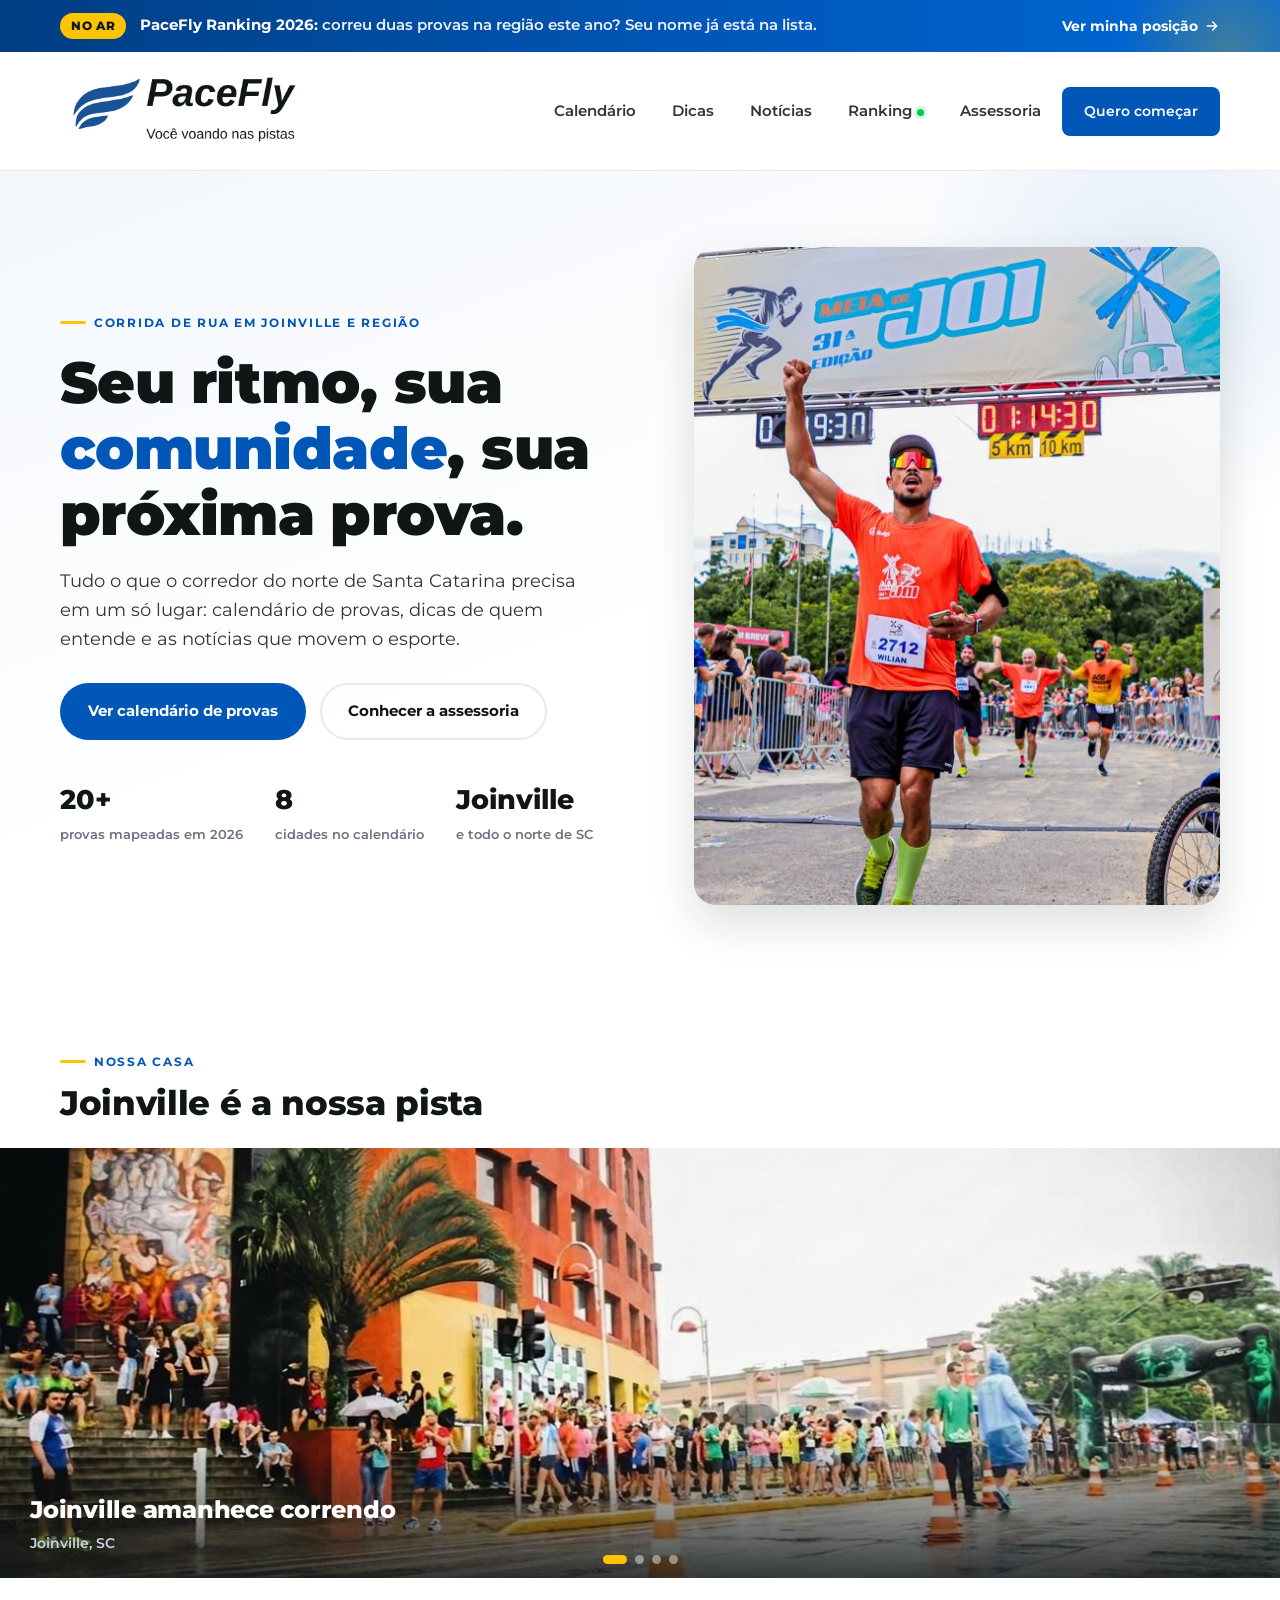
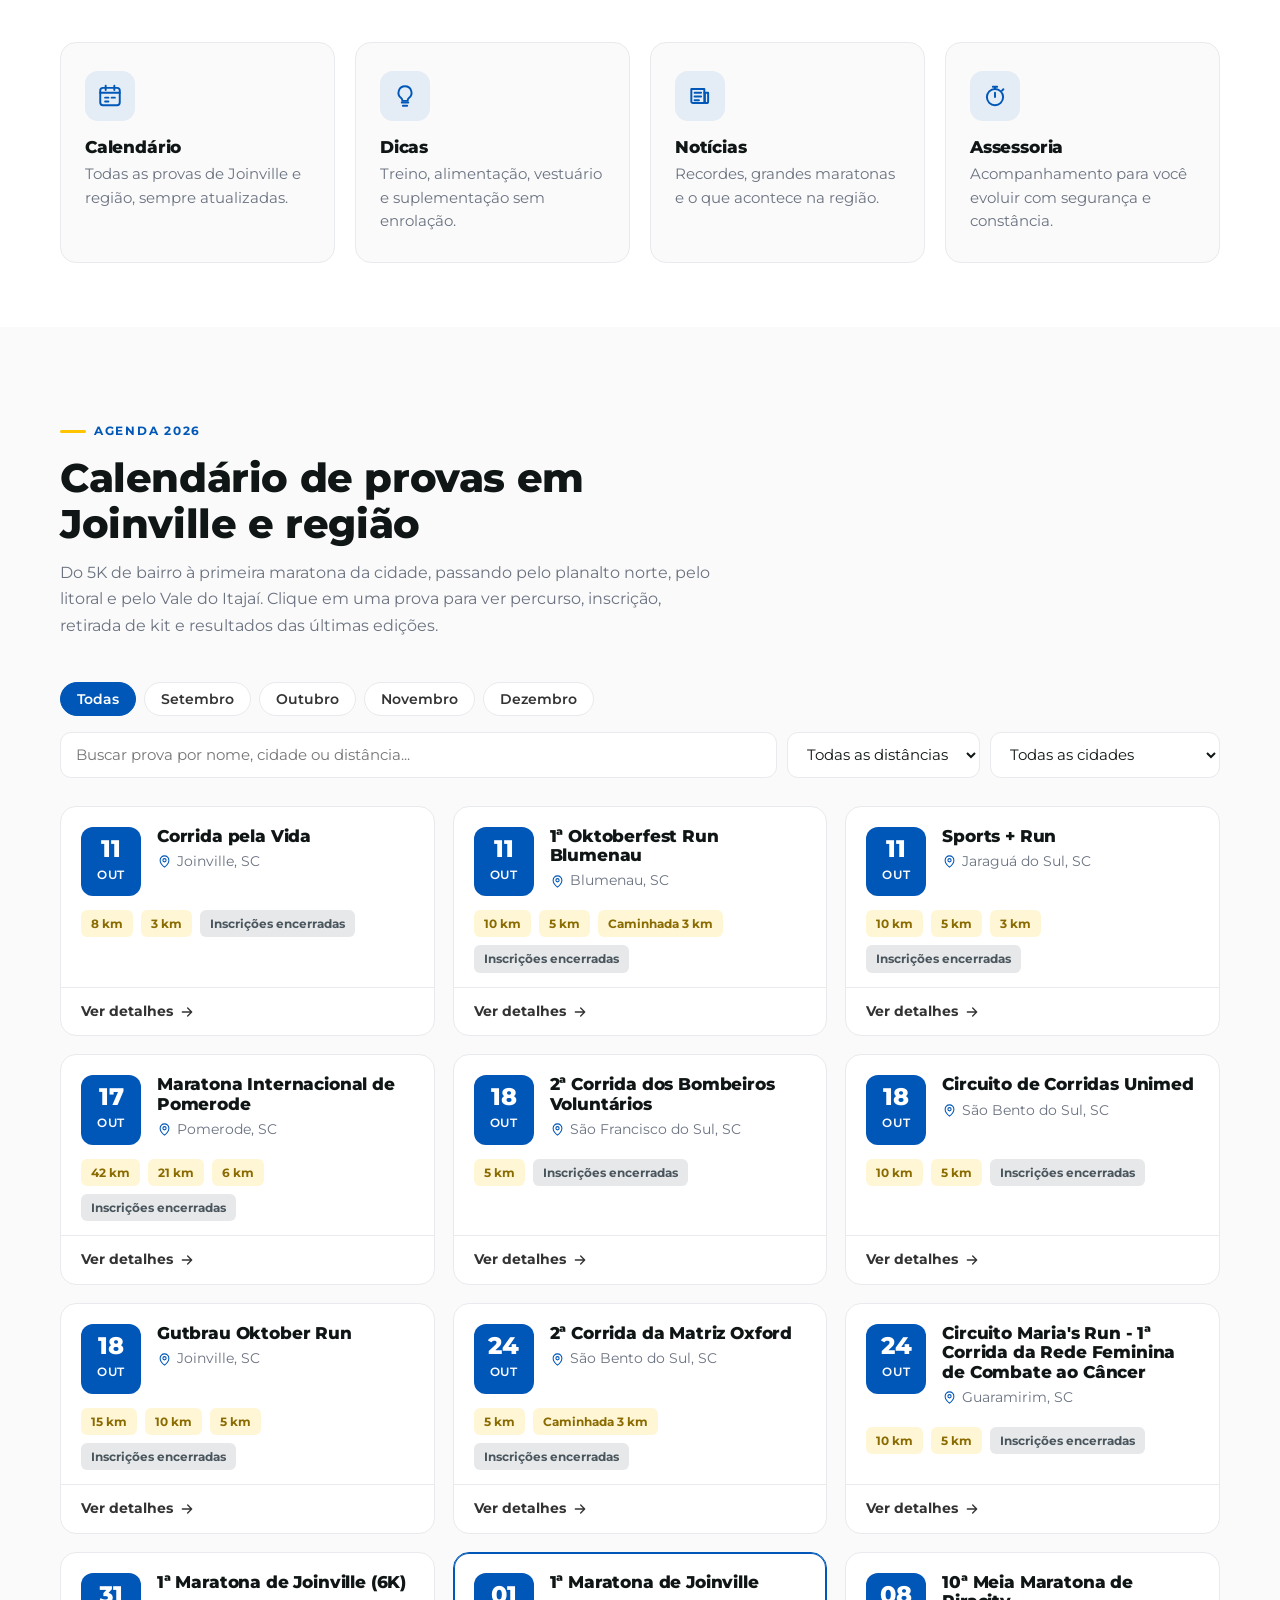
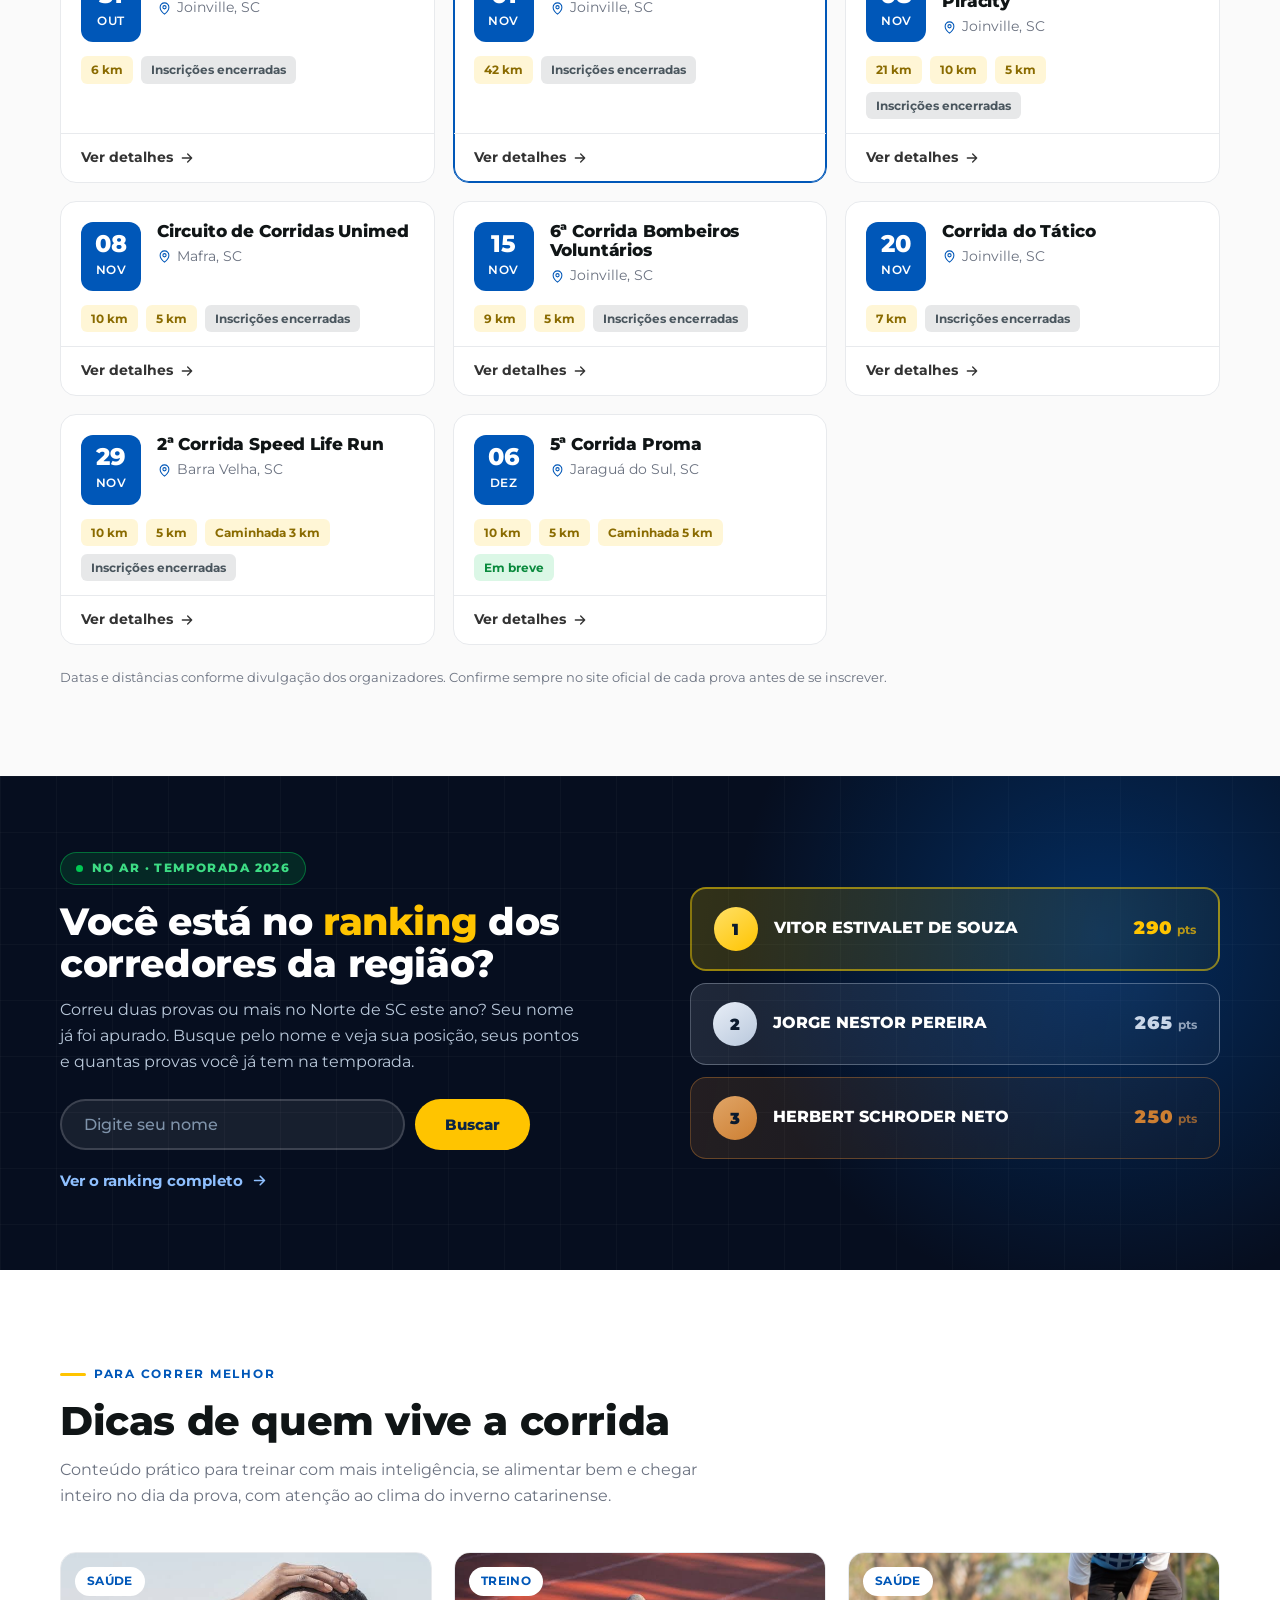
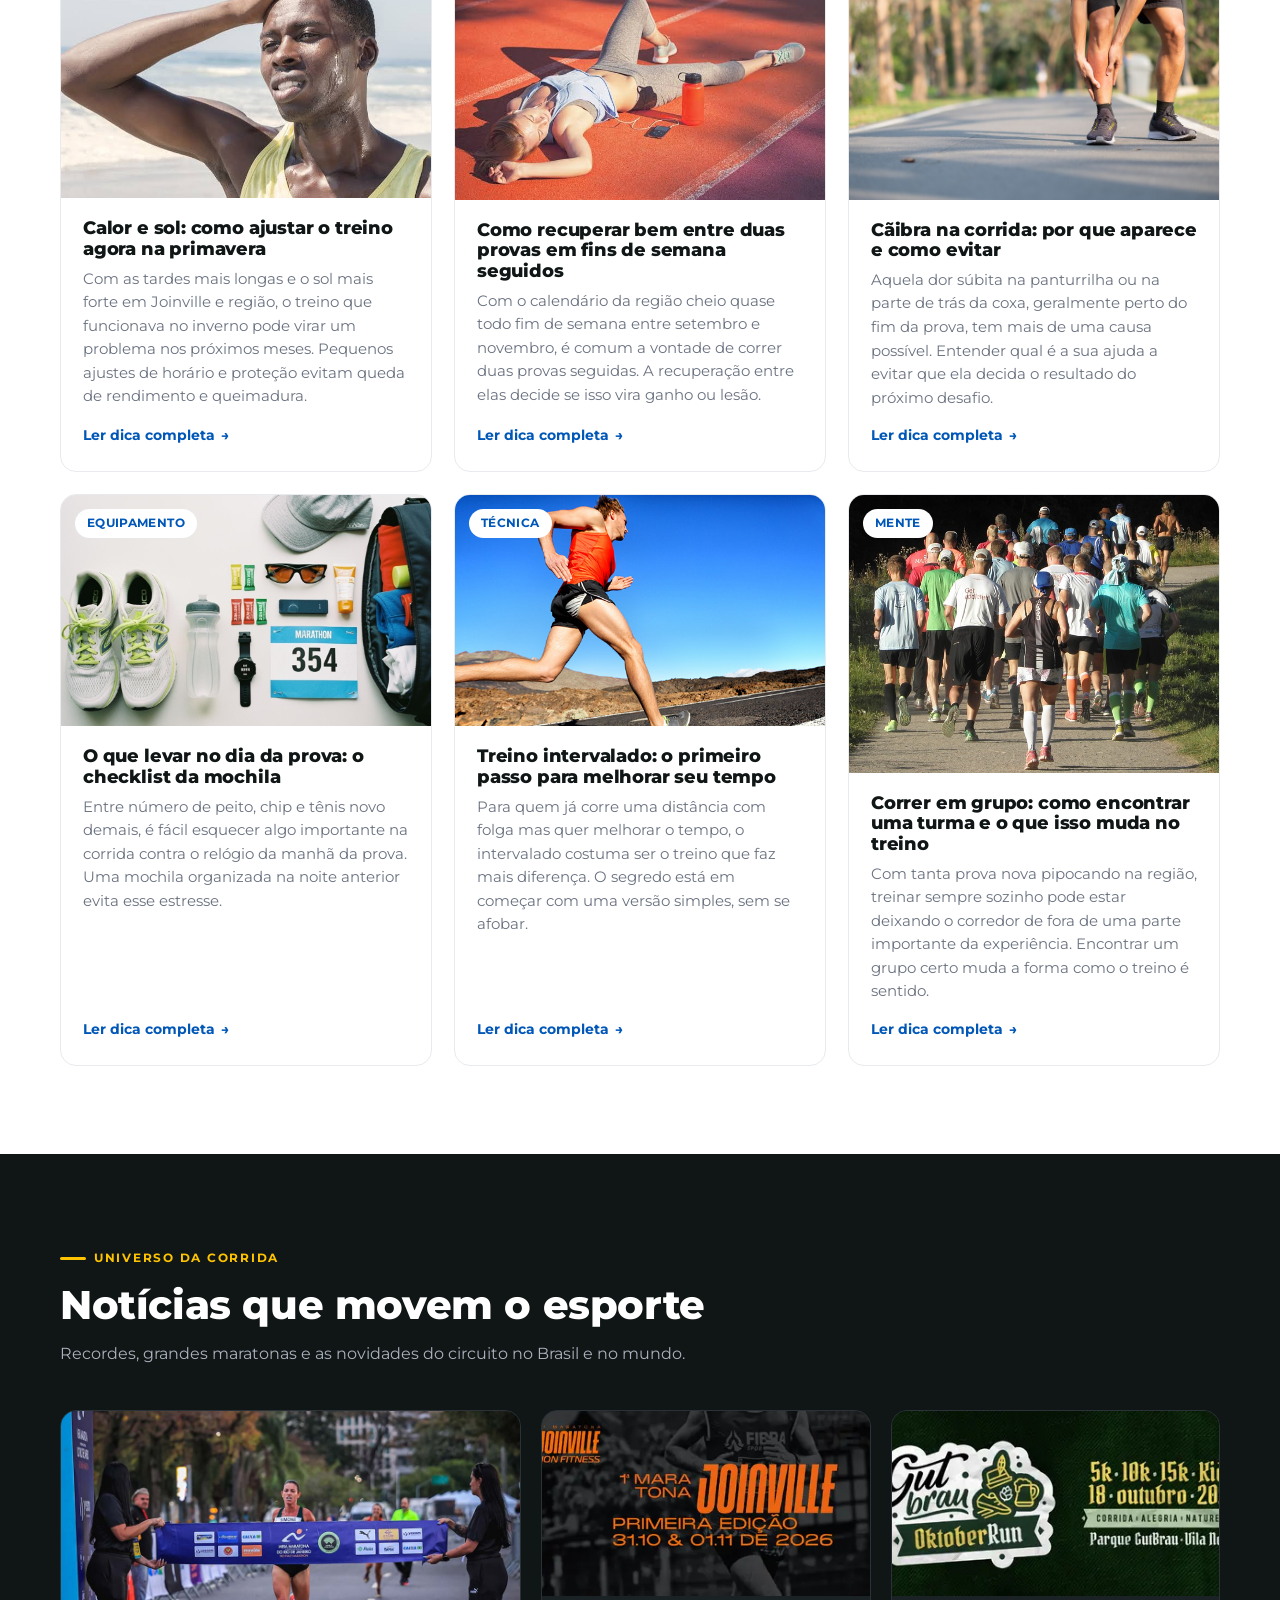
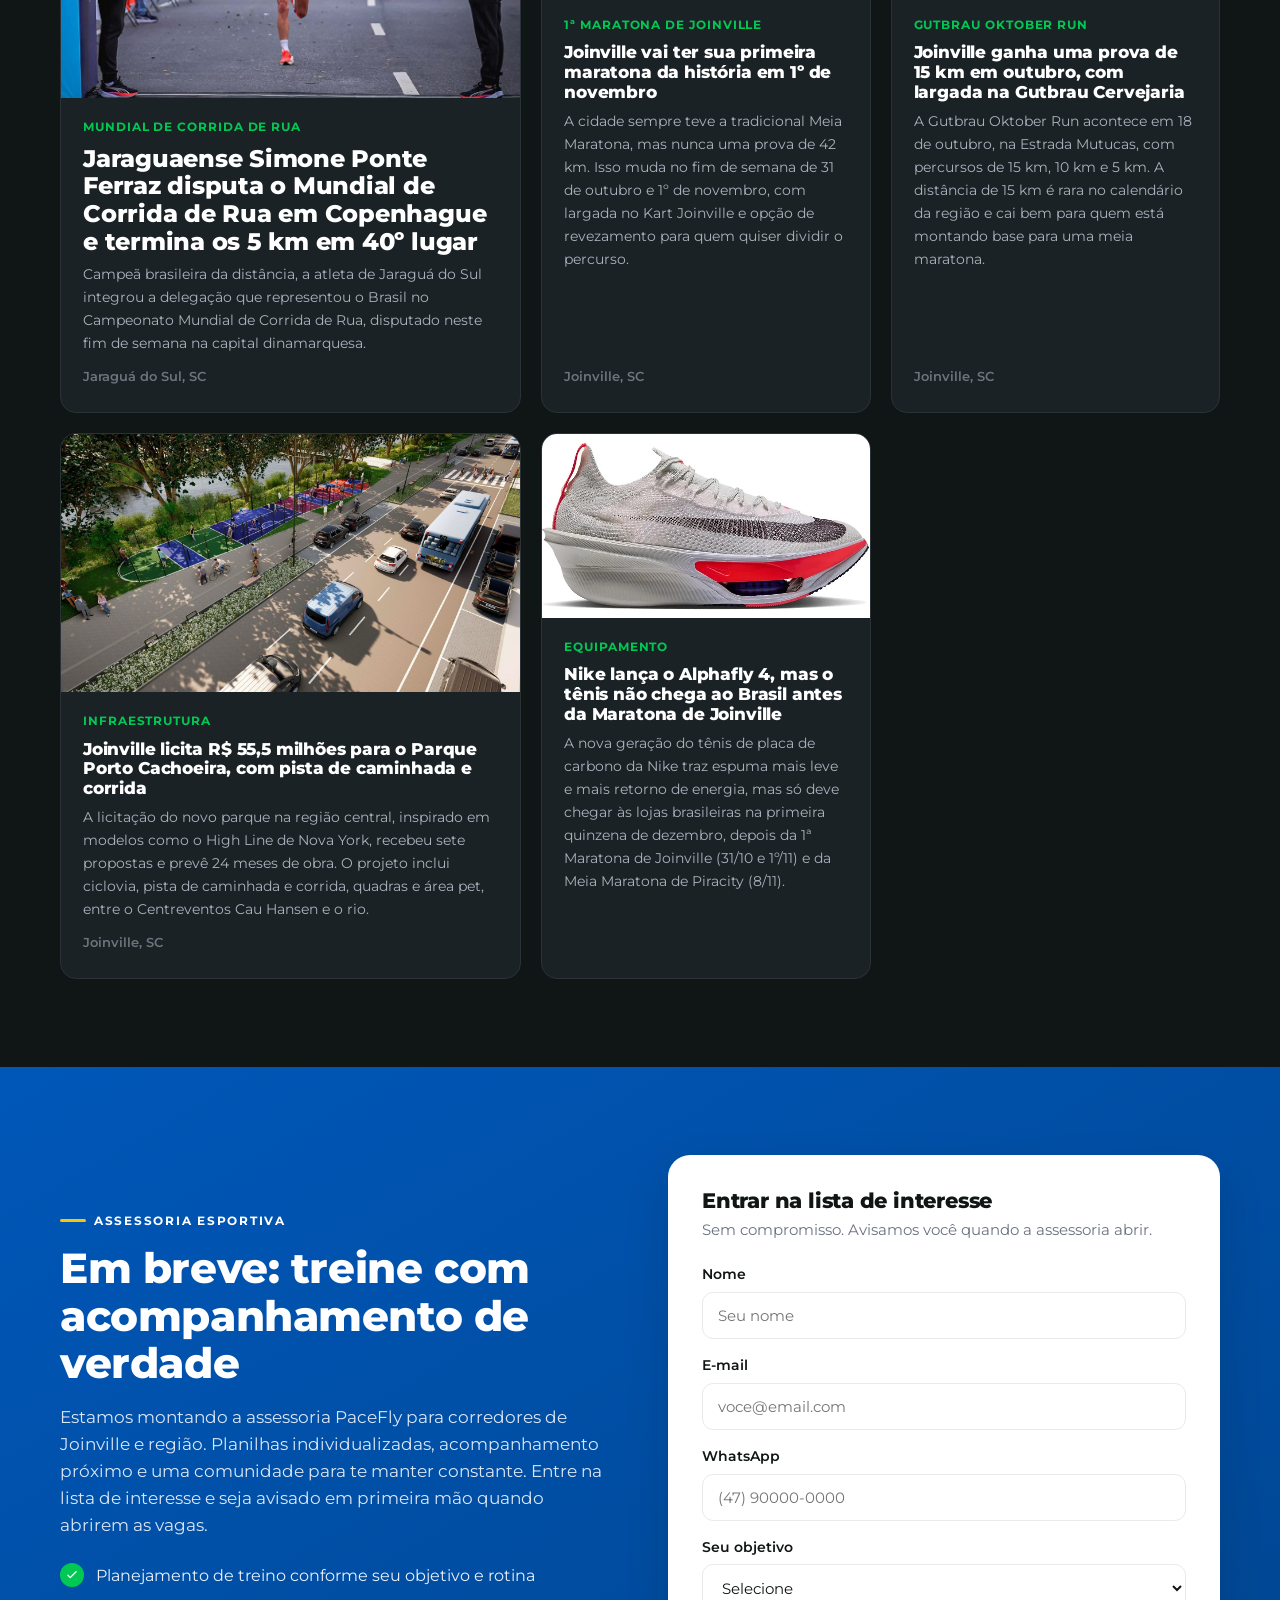
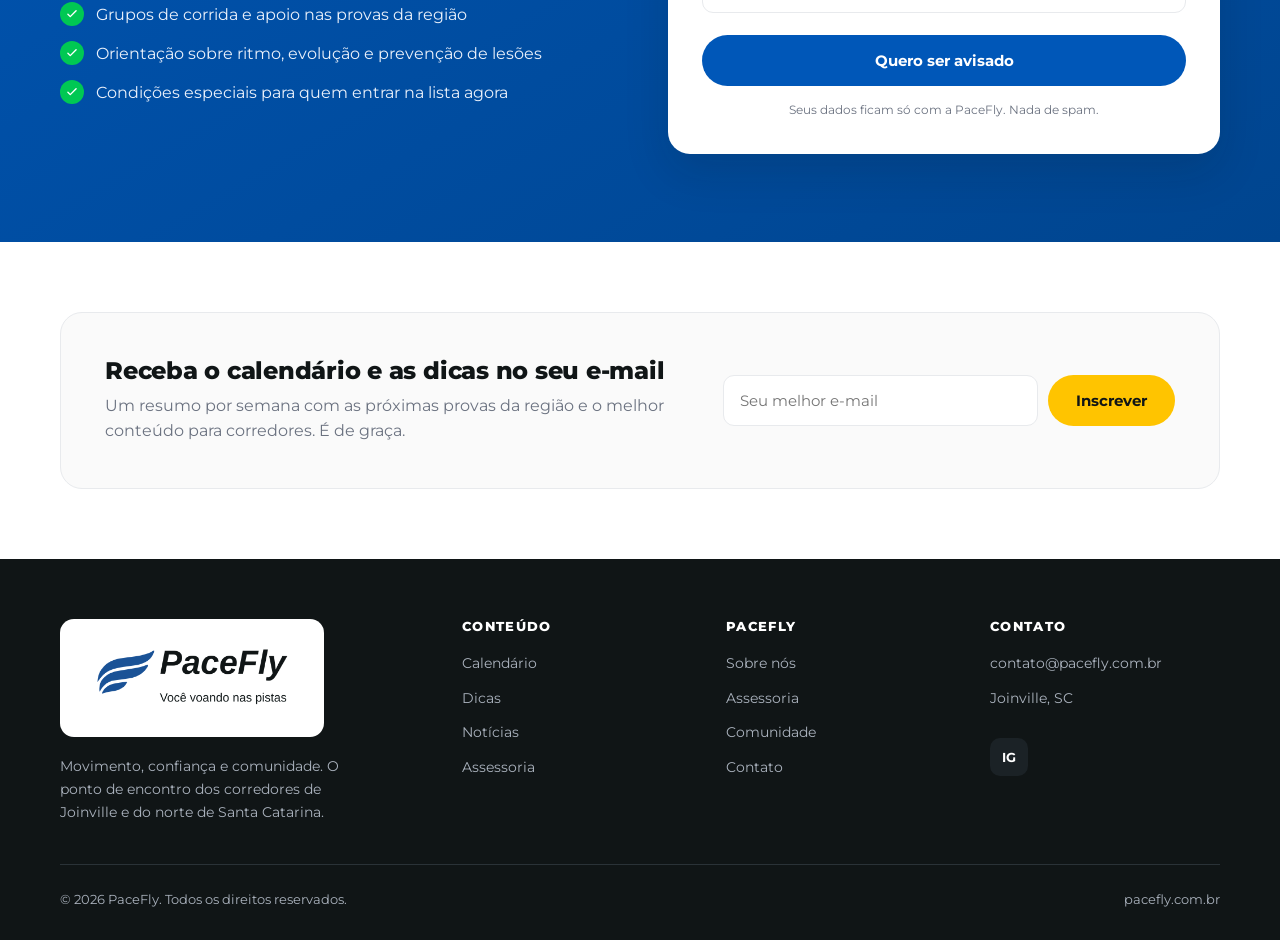
==== index.html @ ca61cc67 "Atualizacao 2026-09-27 19" ====
<!DOCTYPE html>
<html lang="pt-BR">
<head>
<meta charset="UTF-8">
<meta name="viewport" content="width=device-width, initial-scale=1.0">
<title>PaceFly | Corrida de rua em Joinville e região</title>
<meta name="description" content="Calendário de provas, dicas, notícias e assessoria esportiva para corredores de Joinville e do norte de Santa Catarina.">
<link rel="preconnect" href="https://fonts.googleapis.com">
<link rel="preconnect" href="https://fonts.gstatic.com" crossorigin>
<link href="https://fonts.googleapis.com/css2?family=Montserrat:wght@400;500;600;700;800;900&display=swap" rel="stylesheet">
<link rel="stylesheet" href="assets/styles.css">
<link rel="stylesheet" href="assets/rankings.css">

<!-- FAVICON -->
<link rel="icon" type="image/x-icon" href="/favicon.ico">
<link rel="icon" type="image/png" sizes="32x32" href="/favicon-32x32.png">
<link rel="icon" type="image/png" sizes="48x48" href="/favicon-48x48.png"> <!-- Adicione esta linha -->
<link rel="icon" type="image/png" sizes="192x192" href="/favicon-192x192.png">
<link rel="apple-touch-icon" sizes="180x180" href="/apple-touch-icon.png">
<!-- ============================================================
     GOOGLE ANALYTICS
     A tag do GA é injetada pelo Netlify em todas as páginas, então
     NÃO deve ser repetida aqui. O bloco que existia neste ponto
     carregava a propriedade de exemplo G-XXXXXXXXXX, que não existe:
     baixava o script do Google em toda visita sem medir nada.
     Removido em 26/08/2026.
     Para conferir ou trocar o ID: painel do Netlify, no site
     pacefly, em Site configuration e depois Snippet injection.
     ============================================================ -->
</head>
<body>

<!-- BANNER RANKING (no ar desde 30/08/2026)
     O banner leva direto para a página do ranking. O bloqueio que
     existia em site\_redirects foi removido no lançamento. -->
<a class="promo-banner" href="rankings.html">
  <div class="wrap promo-inner">
    <span class="promo-badge">No ar</span>
    <span class="promo-text"><strong>PaceFly Ranking 2026:</strong> correu duas provas na região este ano? Seu nome já está na lista.</span>
    <span class="promo-cta">Ver minha posição <svg viewBox="0 0 24 24" fill="none" stroke="currentColor" stroke-width="2.2" stroke-linecap="round" stroke-linejoin="round"><path d="M5 12h14M13 6l6 6-6 6"/></svg></span>
  </div>
</a>

<!-- HEADER -->
<header>
  <div class="wrap nav">
    <a href="index.html#top" class="brand"><img src="assets/PaceFly_Logo_Oficial.png" alt="PaceFly - Você voando nas pistas"></a>
    <nav class="menu" id="menu">
      <a href="#calendario">Calendário</a>
      <a href="#dicas">Dicas</a>
      <a href="#noticias">Notícias</a>
      <a href="rankings.html" class="nav-rk">Ranking<span class="nav-rk-dot"></span></a>
      <a href="#assessoria">Assessoria</a>
      <a href="#assessoria" class="btn btn-azul">Quero começar</a>
    </nav>
    <button class="burger" id="burger" aria-label="Menu"><span></span><span></span><span></span></button>
  </div>
</header>

<!-- HERO -->
<section class="hero" id="top">
  <div class="wrap hero-grid">
    <div>
      <span class="eyebrow">Corrida de rua em Joinville e região</span>
      <h1>Seu ritmo, sua <span>comunidade</span>, sua próxima prova.</h1>
      <p class="lead">Tudo o que o corredor do norte de Santa Catarina precisa em um só lugar: calendário de provas, dicas de quem entende e as notícias que movem o esporte.</p>
      <div class="hero-cta">
        <a href="#calendario" class="btn btn-azul">Ver calendário de provas</a>
        <a href="#assessoria" class="btn btn-ghost">Conhecer a assessoria</a>
      </div>
      <div class="hero-stats">
        <div><b>20+</b><small>provas mapeadas em 2026</small></div>
        <div><b>8</b><small>cidades no calendário</small></div>
        <div><b>Joinville</b><small>e todo o norte de SC</small></div>
      </div>
    </div>
    <div class="hero-visual">
      <img src="imagens/hero/imagem.JPG" onerror="if(!this.dataset.t){this.dataset.t=1;this.src='imagens/hero/imagem.jpg'}else{this.onerror=null;this.src='https://images.pexels.com/photos/18408962/pexels-photo-18408962.jpeg?auto=compress&cs=tinysrgb&w=1000'}" alt="Corredor cruzando a linha de chegada da Meia de JOI" style="object-position:center">
    </div>
  </div>
</section>

<!-- VITRINE DA CIDADE -->
<section class="cidade-sec" id="cidade">
  <div class="wrap">
    <div class="cidade-head">
      <span class="eyebrow">Nossa casa</span>
      <h2>Joinville é a nossa pista</h2>
    </div>
  </div>
  <div class="cidade-banner" id="cidadeBanner">
    <div class="cidade-slides" id="cidadeSlides"></div>
    <button class="cidade-nav prev" id="cidadePrev" aria-label="Foto anterior"><svg viewBox="0 0 24 24" fill="none" stroke="currentColor" stroke-width="2.2" stroke-linecap="round" stroke-linejoin="round"><path d="M15 6l-6 6 6 6"/></svg></button>
    <button class="cidade-nav next" id="cidadeNext" aria-label="Próxima foto"><svg viewBox="0 0 24 24" fill="none" stroke="currentColor" stroke-width="2.2" stroke-linecap="round" stroke-linejoin="round"><path d="M9 6l6 6-6 6"/></svg></button>
    <div class="cidade-dots" id="cidadeDots"></div>
  </div>
</section>

<!-- PILARES -->
<section class="pilares-sec">
  <div class="wrap">
    <div class="pilares">
      <div class="pilar">
        <span class="ic">
          <svg viewBox="0 0 24 24" fill="none" stroke="currentColor" stroke-width="1.8" stroke-linecap="round" stroke-linejoin="round"><rect x="3" y="4.5" width="18" height="16" rx="2.5"/><path d="M3 9h18M8 2.5v4M16 2.5v4"/><path d="M7.5 13.5h3M13.5 13.5h3M7.5 17h3"/></svg>
        </span>
        <h3>Calendário</h3>
        <p>Todas as provas de Joinville e região, sempre atualizadas.</p>
      </div>
      <div class="pilar">
        <span class="ic">
          <svg viewBox="0 0 24 24" fill="none" stroke="currentColor" stroke-width="1.8" stroke-linecap="round" stroke-linejoin="round"><path d="M9 18h6M10 21h4"/><path d="M12 3a6 6 0 0 0-3.6 10.8c.6.45 1 1.15 1.1 1.9l.1.8h4.8l.1-.8c.1-.75.5-1.45 1.1-1.9A6 6 0 0 0 12 3Z"/></svg>
        </span>
        <h3>Dicas</h3>
        <p>Treino, alimentação, vestuário e suplementação sem enrolação.</p>
      </div>
      <div class="pilar">
        <span class="ic">
          <svg viewBox="0 0 24 24" fill="none" stroke="currentColor" stroke-width="1.8" stroke-linecap="round" stroke-linejoin="round"><path d="M4 5.5h12v13H5.5A1.5 1.5 0 0 1 4 17V5.5Z"/><path d="M16 9h3.5v8a1.5 1.5 0 0 1-3 0V9Z"/><path d="M7 9h6M7 12.5h6M7 16h4"/></svg>
        </span>
        <h3>Notícias</h3>
        <p>Recordes, grandes maratonas e o que acontece na região.</p>
      </div>
      <div class="pilar">
        <span class="ic">
          <svg viewBox="0 0 24 24" fill="none" stroke="currentColor" stroke-width="1.8" stroke-linecap="round" stroke-linejoin="round"><circle cx="12" cy="13" r="7.5"/><path d="M12 13V9M12 3.5v2M10 3.5h4M18.5 7l1.2-1.2"/></svg>
        </span>
        <h3>Assessoria</h3>
        <p>Acompanhamento para você evoluir com segurança e constância.</p>
      </div>
    </div>
  </div>
</section>

<!-- CALENDARIO -->
<section id="calendario">
  <div class="wrap">
    <div class="sec-head">
      <span class="eyebrow">Agenda 2026</span>
      <h2>Calendário de provas em Joinville e região</h2>
      <p>Do 5K de bairro à primeira maratona da cidade, passando pelo planalto norte, pelo litoral e pelo Vale do Itajaí. Clique em uma prova para ver percurso, inscrição, retirada de kit e resultados das últimas edições.</p>
    </div>

    <div class="cal-filtros" id="calFiltros">
      <button class="chip on" data-mes="todos">Todas</button>
      <button class="chip" data-mes="09">Setembro</button>
      <button class="chip" data-mes="10">Outubro</button>
      <button class="chip" data-mes="11">Novembro</button>
      <button class="chip" data-mes="12">Dezembro</button>
    </div>

    <div class="cal-busca">
      <input type="search" id="calBusca" placeholder="Buscar prova por nome, cidade ou distância...">
      <select id="calDist" aria-label="Filtrar por distância"></select>
      <select id="calCidade" aria-label="Filtrar por cidade"></select>
    </div>

    <div class="cal-grid" id="calGrid"></div>
    <p class="cal-nota">Datas e distâncias conforme divulgação dos organizadores. Confirme sempre no site oficial de cada prova antes de se inscrever.</p>
  </div>
</section>

<!-- RANKING (bloco de chamada para a página completa) -->
<section id="ranking-home" class="rkh">
  <div class="rkh-mesh"></div>
  <div class="rkh-glow"></div>
  <div class="wrap rkh-inner">
    <div class="rkh-txt">
      <span class="rkh-live"><span class="dot"></span>No ar · Temporada 2026</span>
      <h2>Você está no <span>ranking</span> dos corredores da região?</h2>
      <p>Correu duas provas ou mais no Norte de SC este ano? Seu nome já foi apurado. Busque pelo nome e veja sua posição, seus pontos e quantas provas você já tem na temporada.</p>
      <form class="rkh-busca" action="rankings.html" method="get">
        <input type="text" name="q" placeholder="Digite seu nome" aria-label="Buscar seu nome no ranking">
        <button type="submit">Buscar</button>
      </form>
      <a href="rankings.html" class="rkh-link">Ver o ranking completo
        <svg viewBox="0 0 24 24" fill="none" stroke="currentColor" stroke-width="2.2" stroke-linecap="round" stroke-linejoin="round"><path d="M5 12h14M13 6l6 6-6 6"/></svg>
      </a>
    </div>
    <div class="rkh-podio" id="rkhPodio"></div>
  </div>
</section>
<script>
// Pódio do ranking na home. Lê o mesmo arquivo da página completa, então
// atualiza sozinho a cada nova apuração. Se falhar, o bloco some sem quebrar.
(function(){
  var alvo = document.getElementById('rkhPodio');
  if(!alvo) return;
  fetch('assets/ranking_2026.json',{cache:'no-store'})
    .then(function(r){ return r.ok ? r.json() : Promise.reject(); })
    .then(function(d){
      var t3 = (d.atletas||[]).slice(0,3);
      if(t3.length < 3){ alvo.style.display='none'; return; }
      var cls = ['p1','p2','p3'];
      alvo.innerHTML = t3.map(function(a,i){
        var nome = String(a.n||'').replace(/[&<>"]/g,function(c){
          return {'&':'&amp;','<':'&lt;','>':'&gt;','"':'&quot;'}[c];
        });
        return '<div class="rkh-pod '+cls[i]+'">'
             +   '<div class="rkh-med">'+a.p+'</div>'
             +   '<div class="rkh-nm">'+nome+'</div>'
             +   '<div class="rkh-pt">'+a.pt+' <span>pts</span></div>'
             + '</div>';
      }).join('');
    })
    .catch(function(){ alvo.style.display='none'; });
})();
</script>

<!-- DICAS -->
<section id="dicas">
  <div class="wrap">
    <div class="sec-head">
      <span class="eyebrow">Para correr melhor</span>
      <h2>Dicas de quem vive a corrida</h2>
      <p>Conteúdo prático para treinar com mais inteligência, se alimentar bem e chegar inteiro no dia da prova, com atenção ao clima do inverno catarinense.</p>
    </div>
    <div class="dicas-grid" id="dicasGrid"></div>
  </div>
</section>

<!-- NOTICIAS -->
<section id="noticias">
  <div class="wrap">
    <div class="sec-head">
      <span class="eyebrow">Universo da corrida</span>
      <h2>Notícias que movem o esporte</h2>
      <p>Recordes, grandes maratonas e as novidades do circuito no Brasil e no mundo.</p>
    </div>
    <div class="news-grid" id="newsGrid"></div>
  </div>
</section>

<!-- ASSESSORIA -->
<section id="assessoria">
  <div class="wrap assess-grid">
    <div>
      <span class="eyebrow">Assessoria esportiva</span>
      <h2>Em breve: treine com acompanhamento de verdade</h2>
      <p class="lead">Estamos montando a assessoria PaceFly para corredores de Joinville e região. Planilhas individualizadas, acompanhamento próximo e uma comunidade para te manter constante. Entre na lista de interesse e seja avisado em primeira mão quando abrirem as vagas.</p>
      <ul class="assess-list">
        <li><span class="ck"><svg viewBox="0 0 24 24" fill="none" stroke="currentColor" stroke-width="2.4" stroke-linecap="round" stroke-linejoin="round"><path d="M5 12.5l4 4 10-10"/></svg></span> Planejamento de treino conforme seu objetivo e rotina</li>
        <li><span class="ck"><svg viewBox="0 0 24 24" fill="none" stroke="currentColor" stroke-width="2.4" stroke-linecap="round" stroke-linejoin="round"><path d="M5 12.5l4 4 10-10"/></svg></span> Grupos de corrida e apoio nas provas da região</li>
        <li><span class="ck"><svg viewBox="0 0 24 24" fill="none" stroke="currentColor" stroke-width="2.4" stroke-linecap="round" stroke-linejoin="round"><path d="M5 12.5l4 4 10-10"/></svg></span> Orientação sobre ritmo, evolução e prevenção de lesões</li>
        <li><span class="ck"><svg viewBox="0 0 24 24" fill="none" stroke="currentColor" stroke-width="2.4" stroke-linecap="round" stroke-linejoin="round"><path d="M5 12.5l4 4 10-10"/></svg></span> Condições especiais para quem entrar na lista agora</li>
      </ul>
    </div>

    <div class="form-card">
      <div id="formArea">
        <h3>Entrar na lista de interesse</h3>
        <p class="sub">Sem compromisso. Avisamos você quando a assessoria abrir.</p>
        <!-- ============================================================
             FORMSPREE - Formulário de interesse
             1. Acesse formspree.io e crie uma conta com contato@pacefly.com.br
             2. Clique em "New Form" → nomeie "Assessoria PaceFly"
             3. Copie o endpoint (ex: https://formspree.io/f/xyzxyz)
             4. Substitua FORMSPREE_ENDPOINT_AQUI abaixo pelo seu endpoint
             ============================================================ -->
        <form id="leadForm" action="https://formspree.io/f/xvzjjnqa" method="POST">
          <input type="hidden" name="_subject" value="Nova lead - Assessoria PaceFly">
          <div class="field">
            <label for="nome">Nome</label>
            <input type="text" id="nome" name="nome" placeholder="Seu nome" required>
          </div>
          <div class="field">
            <label for="email">E-mail</label>
            <input type="email" id="email" name="email" placeholder="voce@email.com" required>
          </div>
          <div class="field">
            <label for="whats">WhatsApp</label>
            <input type="tel" id="whats" name="whats" placeholder="(47) 90000-0000">
          </div>
          <div class="field">
            <label for="obj">Seu objetivo</label>
            <select id="obj" name="obj">
              <option value="">Selecione</option>
              <option>Começar a correr</option>
              <option>Fazer meu primeiro 5K ou 10K</option>
              <option>Encarar uma meia ou maratona</option>
              <option>Melhorar meu tempo</option>
              <option>Voltar a treinar com constância</option>              
            </select>
          </div>
          <button type="submit" class="btn btn-azul btn-full">Quero ser avisado</button>
          <p class="form-note">Seus dados ficam só com a PaceFly. Nada de spam.</p>
        </form>
      </div>
      <div class="form-ok" id="formOk">
        <div class="big"><svg viewBox="0 0 24 24" fill="none" stroke="currentColor" stroke-width="2.4" stroke-linecap="round" stroke-linejoin="round"><path d="M5 12.5l4 4 10-10"/></svg></div>
        <h3>Tudo certo!</h3>
        <p>Você entrou na lista de interesse da assessoria PaceFly. Assim que abrirmos as vagas, você será um dos primeiros a saber.</p>
      </div>
    </div>
  </div>
</section>

<!-- NEWSLETTER -->
<section class="nl-sec" id="newsletter">
  <div class="wrap">
    <div class="news-cta">
      <div>
        <h3>Receba o calendário e as dicas no seu e-mail</h3>
        <p>Um resumo por semana com as próximas provas da região e o melhor conteúdo para corredores. É de graça.</p>
      </div>
      <!-- ============================================================
           MAILCHIMP - Newsletter
           1. Acesse mailchimp.com e crie uma conta
           2. Crie uma Audience (lista)
           3. Vá em Audience > Signup Forms > Embedded Forms
           4. Copie a URL do campo action="" do formulário gerado
              (ex: https://xyz.us1.list-manage.com/subscribe/post?u=abc&id=123)
           5. Substitua MAILCHIMP_POST_URL_AQUI abaixo por essa URL
           ============================================================ -->
      <form class="nl-form" id="nlForm">
        <input type="email" id="nlEmail" name="EMAIL" placeholder="Seu melhor e-mail" required>
        <button type="submit" class="btn btn-amar" id="nlBtn">Inscrever</button>
      </form>
    </div>
  </div>
</section>

<!-- FOOTER -->
<footer>
  <div class="wrap">
    <div class="foot-grid">
      <div>
        <span class="foot-logo"><img src="assets/PaceFly_Logo_Oficial.png" alt="PaceFly"></span>
        <p class="desc">Movimento, confiança e comunidade. O ponto de encontro dos corredores de Joinville e do norte de Santa Catarina.</p>
      </div>
      <div>
        <h4>Conteúdo</h4>
        <ul>
          <li><a href="#calendario">Calendário</a></li>
          <li><a href="#dicas">Dicas</a></li>
          <li><a href="#noticias">Notícias</a></li>
          <li><a href="#assessoria">Assessoria</a></li>
        </ul>
      </div>
      <div>
        <h4>PaceFly</h4>
        <ul>
          <li><a href="#top">Sobre nós</a></li>
          <li><a href="#assessoria">Assessoria</a></li>
          <li><a href="#top">Comunidade</a></li>
          <li><a href="mailto:contato@pacefly.com.br">Contato</a></li>
        </ul>
      </div>
      <div>
        <h4>Contato</h4>
        <ul>
          <li><a href="mailto:contato@pacefly.com.br">contato@pacefly.com.br</a></li>
          <li><span>Joinville, SC</span></li>
        </ul>
        <div class="social">
          <div class="social">
  <a href="https://www.instagram.com/paceflyrunning" target="_blank" rel="noopener" aria-label="Instagram">IG</a>
</div>
        </div>
      </div>
    </div>
    <div class="foot-bot">
      <span>© 2026 PaceFly. Todos os direitos reservados.</span>
      <span>pacefly.com.br</span>
    </div>
  </div>
</footer>

<script src="assets/data.js"></script>
<script>
  // Menu mobile
  const burger=document.getElementById('burger'), menu=document.getElementById('menu');
  burger.addEventListener('click',()=>menu.classList.toggle('open'));
  menu.querySelectorAll('a').forEach(a=>a.addEventListener('click',()=>menu.classList.remove('open')));

  const hoje=(function(){var d=new Date();d.setHours(0,0,0,0);return d;})(); // data real de hoje
  const eventos=window.PACEFLY_EVENTOS||[];
  const grid=document.getElementById('calGrid');
  const pinSVG='<svg class="pin" viewBox="0 0 24 24" fill="none" stroke="currentColor" stroke-width="1.7" stroke-linecap="round" stroke-linejoin="round"><path d="M12 21s7-5.2 7-11a7 7 0 0 0-14 0c0 5.8 7 11 7 11Z"/><circle cx="12" cy="10" r="2.6"/></svg>';
  const setaSVG='<svg viewBox="0 0 24 24" fill="none" stroke="currentColor" stroke-width="2" stroke-linecap="round" stroke-linejoin="round"><path d="M5 12h14M13 6l6 6-6 6"/></svg>';

  const busca=document.getElementById('calBusca');
  const selDist=document.getElementById('calDist');
  const selCidade=document.getElementById('calCidade');
  let fMes='todos';

  // popular filtros de distancia e cidade a partir das provas cadastradas
  (function(){
    const dists=new Set(), cidades=new Set();
    eventos.forEach(e=>{ (e.distancias||[]).forEach(d=>dists.add(d)); if(e.cidade) cidades.add(e.cidade); });
    const ordDist=[...dists].sort((a,b)=>(parseFloat(a)||99)-(parseFloat(b)||99));
    if(selDist) selDist.innerHTML='<option value="">Todas as distâncias</option>'+ordDist.map(d=>`<option>${d}</option>`).join('');
    if(selCidade) selCidade.innerHTML='<option value="">Todas as cidades</option>'+[...cidades].sort((a,b)=>a.localeCompare(b)).map(c=>`<option>${c}</option>`).join('');
  })();

  function render(lista){
    grid.innerHTML='';
    lista.forEach(e=>{
      const dataEv=new Date(e.ano,parseInt(e.mes)-1,parseInt(e.dia));
      const dias=Math.round((dataEv-hoje)/86400000);
      const encerrada=window.pfInscricoesEncerradas?window.pfInscricoesEncerradas(e):false;
      const soon=!encerrada&&dias>=0&&dias<=14;
      const dist=e.distancias.slice(0,3).map(d=>`<span class="tag km">${d}</span>`).join('');
      const a=document.createElement('a');
      a.className='evt'+(e.destaque?' evt-destaque':'');
      a.href='evento.html?id='+e.id;
      a.innerHTML=`
        <div class="evt-top">
          <div class="evt-date"><b>${e.dia}</b><small>${e.mesTxt}</small></div>
          <div class="evt-info">
            <h3>${e.nome}</h3>
            <span class="loc">${pinSVG}${e.cidade}</span>
          </div>
        </div>
        <div class="evt-foot">
          ${dist}
          ${soon?'<span class="tag soon">Em breve</span>':''}
          ${encerrada?'<span class="tag encerrada">Inscrições encerradas</span>':''}
          ${e.parceiro==='sim'?'<span class="tag parceiro">Parceiro PaceFly</span>':''}
        </div>
        <span class="evt-cta">Ver detalhes ${setaSVG}</span>`;
      grid.appendChild(a);
    });
    if(!lista.length){grid.innerHTML='<p class="cal-vazio">Nenhuma prova encontrada com esses filtros. Tente limpar a busca ou trocar mês, distância ou cidade.</p>';}
  }

  function aplicar(){
    const q=((busca&&busca.value)||'').trim().toLowerCase();
    const d=(selDist&&selDist.value)||'';
    const c=(selCidade&&selCidade.value)||'';
    const lista=eventos.filter(e=>{
      if(fMes!=='todos' && e.mes!==fMes) return false;
      if(d && !(e.distancias||[]).includes(d)) return false;
      if(c && e.cidade!==c) return false;
      if(q){
        const alvo=(e.nome+' '+e.cidade+' '+(e.largada||'')+' '+(e.distancias||[]).join(' ')).toLowerCase();
        if(alvo.indexOf(q)<0) return false;
      }
      return true;
    });
    render(lista);
  }
  aplicar();

  document.querySelectorAll('#calFiltros .chip').forEach(c=>{
    c.addEventListener('click',()=>{
      document.querySelectorAll('#calFiltros .chip').forEach(x=>x.classList.remove('on'));
      c.classList.add('on');
      fMes=c.dataset.mes;
      aplicar();
    });
  });
  if(busca) busca.addEventListener('input', aplicar);
  if(selDist) selDist.addEventListener('change', aplicar);
  if(selCidade) selCidade.addEventListener('change', aplicar);

  // Noticias
  const ng=document.getElementById('newsGrid');
  function renderNoticias(noticias){
    if(!ng) return;
    ng.innerHTML=noticias.map((n,i)=>`
      <a class="news${i===0?' big':''}" href="noticia.html?id=${n.id}">
        <div class="news-img"><img ${pfImg('noticias',n.id,n.imagem)} alt="${n.titulo}"></div>
        <div class="news-body">
          <span class="news-tag">${n.categoria}</span>
          <h3>${n.titulo}</h3>
          <p>${n.resumo}</p>
          <div class="meta">${n.local}</div>
        </div>
      </a>`).join('');
  }
  renderNoticias(window.PACEFLY_NOTICIAS||[]);
  pfLista('noticias', window.PACEFLY_NOTICIAS||[]).then(renderNoticias);

  // Dicas
  const dg=document.getElementById('dicasGrid');
  function renderDicas(dicas){
    if(!dg) return;
    dg.innerHTML=dicas.map(d=>`
      <a class="dica" href="dica.html?id=${d.id}">
        <div class="dica-img"><span class="dica-cat">${d.categoria}</span><img ${pfImg('dicas',d.id,d.imagem)} alt="${d.titulo}"></div>
        <div class="dica-body">
          <h3>${d.titulo}</h3>
          <p>${d.resumo}</p>
          <span class="link-seta">Ler dica completa</span>
        </div>
      </a>`).join('');
  }
  renderDicas(window.PACEFLY_DICAS||[]);
  pfLista('dicas', window.PACEFLY_DICAS||[]).then(renderDicas);

  // Vitrine da cidade — carrossel automatico
  (function(){
    const fotos = window.PACEFLY_CIDADE || [];
    const box = document.getElementById('cidadeSlides');
    const dotsBox = document.getElementById('cidadeDots');
    const banner = document.getElementById('cidadeBanner');
    if(!box || !fotos.length){ if(banner) banner.style.display='none'; return; }

    box.innerHTML = fotos.map((f,i)=>`
      <figure class="cidade-slide${i===0?' on':''}">
        ${f.link?`<a class="cidade-slide-overlay" href="${f.link}" aria-label="${f.legenda}"></a>`:''}
        <img ${pfImg('cidade',f.id,f.imagem)} alt="${f.legenda}" loading="${i===0?'eager':'lazy'}">
        <figcaption>
          ${f.badge?`<span class="cidade-badge">${f.badge}</span>`:''}
          <b>${f.legenda}</b><small>${f.local}</small>
          ${f.link?`<span class="cidade-cta">${f.cta||'Saiba mais'}</span>`:''}
        </figcaption>
      </figure>`).join('');

    dotsBox.innerHTML = fotos.map((f,i)=>`<button class="cidade-dot${i===0?' on':''}" data-i="${i}" aria-label="Foto ${i+1}"></button>`).join('');

    const slides = box.querySelectorAll('.cidade-slide');
    const dots = dotsBox.querySelectorAll('.cidade-dot');
    let atual = 0, timer = null;

    function ir(i){
      atual = (i + slides.length) % slides.length;
      slides.forEach((s,n)=>s.classList.toggle('on', n===atual));
      dots.forEach((d,n)=>d.classList.toggle('on', n===atual));
    }
    function tocar(){ parar(); timer = setInterval(()=>ir(atual+1), 5000); }
    function parar(){ if(timer){ clearInterval(timer); timer=null; } }

    dots.forEach(d=>d.addEventListener('click',()=>{ ir(parseInt(d.dataset.i)); tocar(); }));
    document.getElementById('cidadePrev').addEventListener('click',()=>{ ir(atual-1); tocar(); });
    document.getElementById('cidadeNext').addEventListener('click',()=>{ ir(atual+1); tocar(); });
    banner.addEventListener('mouseenter', parar);
    banner.addEventListener('mouseleave', tocar);

    // Pausa o carrossel ao toque (mobile) e retoma ao soltar
    banner.addEventListener('touchstart', parar, {passive:true});
    banner.addEventListener('touchend', tocar, {passive:true});

    if(slides.length > 1) tocar();
    else { dotsBox.style.display='none'; document.getElementById('cidadePrev').style.display='none'; document.getElementById('cidadeNext').style.display='none'; }
  })();

  // Formulario de interesse — Formspree (AJAX)
  document.getElementById('leadForm').addEventListener('submit', async function(ev){
    ev.preventDefault();
    const form = ev.target;
    const btn = form.querySelector('button[type=submit]');
    btn.textContent = 'Enviando...';
    btn.disabled = true;
    try {
      const res = await fetch(form.action, {
        method: 'POST',
        body: new FormData(form),
        headers: { 'Accept': 'application/json' }
      });
      if (res.ok) {
        document.getElementById('formArea').style.display='none';
        document.getElementById('formOk').style.display='block';
      } else {
        btn.textContent = 'Tentar novamente';
        btn.disabled = false;
      }
    } catch(e) {
      btn.textContent = 'Tentar novamente';
      btn.disabled = false;
    }
  });

  // Newsletter — Mailchimp (JSONP, sem redirecionar a página)
  const MAILCHIMP_URL = 'https://pacefly.us16.list-manage.com/subscribe/post?u=9e9a244a97352edfb3cde1523&id=72488c6fa6'; // URL oficial do Mailchimp (audiência PaceFly)
  document.getElementById('nlForm').addEventListener('submit', function(ev){
    ev.preventDefault();
    const email = document.getElementById('nlEmail').value;
    const btn = document.getElementById('nlBtn');
    btn.textContent = 'Enviando...';
    btn.disabled = true;
    const cbName = '__mc' + Date.now();
    const url = MAILCHIMP_URL.replace('/post?', '/post-json?') + '&EMAIL=' + encodeURIComponent(email) + '&c=' + cbName;
    window[cbName] = function(data){
      if(data.result === 'success'){
        document.getElementById('nlEmail').value = '';
        document.getElementById('nlEmail').placeholder = 'Inscrição recebida! Obrigado';
        btn.textContent = '✓';
      } else {
        btn.textContent = 'Tentar novamente';
        btn.disabled = false;
      }
      delete window[cbName];
    };
    const s = document.createElement('script');
    s.src = url;
    document.body.appendChild(s);
  });
</script>
</body>
</html>
---- assets/styles.css ----
/* ===========================================================
   PaceFly | Folha de estilo compartilhada
   Identidade oficial: Azul Royal #0057B8, Amarelo Solar #FFC400,
   Verde Ativo #00C853, Preto #101516, Montserrat.
   =========================================================== */
:root{
  --azul:#0057B8; --azul-esc:#00458f;
  --preto:#101516; --branco:#FFFFFF; --off:#FAFAFA;
  --amarelo:#FFC400; --verde:#00C853;
  --cinza:#333333; --cinza-cl:#6b7280; --linha:#e8eaed;
  --sombra:0 10px 30px rgba(16,21,22,.08);
  --sombra-ft:0 18px 45px rgba(16,21,22,.14);
}
*{margin:0;padding:0;box-sizing:border-box}
html{scroll-behavior:smooth}
body{font-family:'Montserrat',system-ui,sans-serif;color:var(--cinza);background:var(--branco);line-height:1.6;-webkit-font-smoothing:antialiased}
h1,h2,h3,h4{color:var(--preto);font-weight:800;line-height:1.15;letter-spacing:-.01em}
a{color:inherit;text-decoration:none}
img{max-width:100%;display:block}
.wrap{width:min(1160px,92%);margin:0 auto}
section{padding:88px 0}
.eyebrow{display:inline-flex;align-items:center;gap:8px;font-size:.78rem;font-weight:700;letter-spacing:.14em;text-transform:uppercase;color:var(--azul)}
.eyebrow::before{content:"";width:26px;height:3px;background:var(--amarelo);border-radius:3px}
.sec-head{max-width:660px;margin-bottom:44px}
.sec-head h2{font-size:clamp(1.7rem,3.6vw,2.5rem);margin:14px 0 12px}
.sec-head p{color:var(--cinza-cl);font-size:1.02rem}

/* Botoes */
.btn{display:inline-flex;align-items:center;gap:9px;font-weight:700;font-size:.95rem;padding:14px 26px;border-radius:999px;border:2px solid transparent;cursor:pointer;transition:.2s;font-family:inherit}
.btn-azul{background:var(--azul);color:#fff}
.btn-azul:hover{background:var(--azul-esc);transform:translateY(-2px)}
.btn-amar{background:var(--amarelo);color:var(--preto)}
.btn-amar:hover{filter:brightness(.95);transform:translateY(-2px)}
.btn-ghost{background:transparent;color:var(--preto);border-color:var(--linha)}
.btn-ghost:hover{border-color:var(--azul);color:var(--azul)}
.btn-full{width:100%;justify-content:center;margin-top:6px}
.btn-encerrada{background:#3a444a;color:#fff}
.btn-encerrada:hover{background:#4a565e;transform:translateY(-2px)}

/* Header */
header{position:sticky;top:0;z-index:50;background:rgba(255,255,255,.94);backdrop-filter:blur(10px);border-bottom:1px solid var(--linha)}
.nav{display:flex;align-items:center;justify-content:space-between;height:118px}
.brand img{height:96px;width:auto}
.menu{display:flex;gap:6px;align-items:center}
.menu a{padding:9px 15px;border-radius:8px;font-weight:600;font-size:.94rem;color:var(--cinza);transition:.15s}
.menu a:hover{color:var(--azul);background:var(--off)}
.menu .btn{padding:11px 20px;font-size:.9rem;color:#fff}
.menu .btn:hover{color:#fff}
.burger{display:none;background:none;border:0;cursor:pointer;flex-direction:column;gap:5px}
.burger span{width:24px;height:2px;background:var(--preto);border-radius:2px}

/* Hero */
.hero{position:relative;background:linear-gradient(160deg,#f3f7fc 0%,#fff 55%);overflow:hidden;padding:76px 0 84px}
.hero::after{content:"";position:absolute;right:-140px;top:-140px;width:520px;height:520px;background:radial-gradient(circle,rgba(0,87,184,.10),transparent 68%);border-radius:50%}
.hero-grid{display:grid;grid-template-columns:1.05fr .95fr;gap:52px;align-items:center;position:relative;z-index:2}
.hero h1{font-size:clamp(2.2rem,5vw,3.6rem);font-weight:900;margin-top:16px}
.hero h1 span{color:var(--azul)}
.hero p.lead{font-size:1.12rem;color:var(--cinza);margin:20px 0 30px;max-width:520px}
.hero-cta{display:flex;gap:14px;flex-wrap:wrap}
.hero-stats{display:flex;gap:32px;margin-top:38px;flex-wrap:wrap}
.hero-stats b{display:block;font-size:1.7rem;color:var(--preto);font-weight:800}
.hero-stats small{color:var(--cinza-cl);font-weight:600}
.hero-visual{position:relative;border-radius:22px;overflow:hidden;box-shadow:var(--sombra-ft);aspect-ratio:4/5;background:#dfe7f1}
.hero-visual img{width:100%;height:100%;object-fit:cover}
.hero-badge{position:absolute;left:20px;bottom:20px;background:#fff;border-radius:14px;padding:14px 18px;box-shadow:var(--sombra);display:flex;align-items:center;gap:12px;max-width:80%}
.hero-badge .dot{width:11px;height:11px;border-radius:50%;background:var(--verde);box-shadow:0 0 0 5px rgba(0,200,83,.18);flex:0 0 auto}
.hero-badge b{color:var(--preto);font-size:.92rem}
.hero-badge small{color:var(--cinza-cl);display:block;font-size:.8rem}

/* Pilares */
.pilares-sec{padding:64px 0}
.pilares{display:grid;grid-template-columns:repeat(4,1fr);gap:20px}
.pilar{background:var(--off);border:1px solid var(--linha);border-radius:16px;padding:28px 24px;transition:.2s}
.pilar:hover{transform:translateY(-4px);box-shadow:var(--sombra);border-color:transparent;background:#fff}
.pilar .ic{width:50px;height:50px;border-radius:13px;background:rgba(0,87,184,.09);color:var(--azul);display:grid;place-items:center;margin-bottom:16px}
.pilar .ic svg{width:26px;height:26px}
.pilar h3{font-size:1.08rem;margin-bottom:6px}
.pilar p{font-size:.92rem;color:var(--cinza-cl)}

/* Calendario */
#calendario{background:var(--off)}
.cal-filtros{display:flex;gap:8px;flex-wrap:wrap;margin-bottom:16px}
.cal-busca{display:flex;gap:10px;flex-wrap:wrap;margin-bottom:28px}
.cal-busca input,.cal-busca select{padding:12px 15px;border:1.5px solid var(--linha);border-radius:11px;font-family:inherit;font-size:.92rem;color:var(--preto);background:#fff;transition:.15s}
.cal-busca input{flex:1;min-width:240px}
.cal-busca select{cursor:pointer;min-width:170px}
.cal-busca input:focus,.cal-busca select:focus{outline:none;border-color:var(--azul);box-shadow:0 0 0 3px rgba(0,87,184,.12)}
@media(max-width:560px){.cal-busca input,.cal-busca select{width:100%;flex:none;min-width:0}}
.chip{padding:8px 16px;border-radius:999px;background:#fff;border:1px solid var(--linha);font-weight:600;font-size:.85rem;cursor:pointer;color:var(--cinza);transition:.15s;font-family:inherit}
.chip:hover{border-color:var(--azul);color:var(--azul)}
.chip.on{background:var(--azul);color:#fff;border-color:var(--azul)}
.cal-grid{display:grid;grid-template-columns:repeat(3,1fr);gap:18px}
.evt{background:#fff;border:1px solid var(--linha);border-radius:16px;overflow:hidden;display:flex;flex-direction:column;transition:.2s;color:inherit}
.evt:hover{box-shadow:var(--sombra);transform:translateY(-3px);border-color:#d3dbe4}
.evt:hover .evt-cta{color:var(--azul)}
.evt:hover .evt-cta svg{transform:translateX(3px)}
.evt-destaque{border-color:var(--azul);box-shadow:0 0 0 1px var(--azul) inset}
.evt-top{display:flex;gap:16px;padding:20px 20px 14px}
.evt-date{flex:0 0 60px;text-align:center;background:var(--azul);color:#fff;border-radius:12px;padding:10px 0;height:fit-content}
.evt-date b{display:block;font-size:1.5rem;font-weight:800;line-height:1}
.evt-date small{font-size:.72rem;text-transform:uppercase;letter-spacing:.05em;font-weight:600}
.evt-info h3{font-size:1.05rem;margin-bottom:5px}
.evt-info .loc{font-size:.85rem;color:var(--cinza-cl);display:inline-flex;align-items:center;gap:5px}
.evt-info .loc .pin{width:15px;height:15px;color:var(--azul);flex:0 0 auto}
.evt-foot{padding:0 20px 14px;display:flex;gap:8px;align-items:center;flex-wrap:wrap}
.tag{font-size:.75rem;font-weight:700;padding:4px 10px;border-radius:6px;background:rgba(0,87,184,.08);color:var(--azul)}
.tag.km{background:rgba(255,196,0,.16);color:#8a6b00}
.tag.soon{background:rgba(0,200,83,.14);color:#0a8a3d}
.tag.parceiro{background:#0057B8;color:#fff;font-weight:700}
.tag.encerrada{background:rgba(58,68,74,.12);color:#4a565e}
.evt-cta{margin-top:auto;border-top:1px solid var(--linha);padding:13px 20px;font-weight:700;font-size:.85rem;color:var(--cinza);display:inline-flex;align-items:center;gap:6px;transition:.15s}
.evt-cta svg{width:16px;height:16px;transition:.2s}
.cal-nota,.cal-vazio{font-size:.82rem;color:var(--cinza-cl);margin-top:22px}

/* Dicas */
.dicas-grid{display:grid;grid-template-columns:repeat(3,1fr);gap:22px}
.dica{border-radius:16px;overflow:hidden;border:1px solid var(--linha);background:#fff;display:flex;flex-direction:column;transition:.2s}
.dica:hover{box-shadow:var(--sombra);transform:translateY(-3px)}
.dica-img{aspect-ratio:16/10;background:#dfe7f1;position:relative}
.dica-img img{width:100%;height:100%;object-fit:cover}
.dica-cat{position:absolute;left:14px;top:14px;background:#fff;color:var(--azul);font-weight:700;font-size:.74rem;padding:5px 12px;border-radius:999px;letter-spacing:.03em;text-transform:uppercase}
.dica-body{padding:20px 22px 24px;display:flex;flex-direction:column;flex:1}
.dica-body h3{font-size:1.12rem;margin-bottom:8px}
.dica-body p{font-size:.92rem;color:var(--cinza-cl);margin-bottom:14px}
.link-seta{color:var(--azul);font-weight:700;font-size:.9rem;display:inline-flex;align-items:center;gap:6px;margin-top:auto}
.link-seta::after{content:"→";transition:.2s}
.link-seta:hover::after{transform:translateX(3px)}

/* Noticias */
#noticias{background:var(--preto)}
#noticias .sec-head h2{color:#fff}
#noticias .eyebrow{color:var(--amarelo)}
#noticias .sec-head p{color:#aab2bd}
.news-grid{display:grid;grid-template-columns:1.4fr 1fr 1fr;gap:20px}
.news{background:#1b2226;border:1px solid #2a3237;border-radius:16px;overflow:hidden;display:flex;flex-direction:column;transition:.2s}
.news:hover{border-color:var(--azul);transform:translateY(-3px)}
.news-img{aspect-ratio:16/9;background:#2a3237;position:relative;overflow:hidden}
.news.big .news-img{aspect-ratio:16/10}
.news-img img{width:100%;height:100%;object-fit:cover}
.news-body{padding:20px 22px 24px;display:flex;flex-direction:column;flex:1}
.news-tag{font-size:.72rem;font-weight:700;color:var(--verde);letter-spacing:.08em;text-transform:uppercase}
.news-body h3{color:#fff;font-size:1.08rem;margin:8px 0 8px}
.news.big .news-body h3{font-size:1.5rem}
.news-body p{color:#aab2bd;font-size:.9rem}
.news-body .meta{color:#6c757d;font-size:.8rem;margin-top:auto;padding-top:12px;font-weight:600}

/* Assessoria */
#assessoria{background:linear-gradient(150deg,#0057B8 0%,#00458f 100%);color:#fff}
.assess-grid{display:grid;grid-template-columns:1fr 1fr;gap:56px;align-items:center}
#assessoria .eyebrow{color:#fff}
#assessoria .eyebrow::before{background:var(--amarelo)}
#assessoria h2{color:#fff;font-size:clamp(1.8rem,4vw,2.6rem);margin:14px 0 16px}
#assessoria .lead{color:#dbe6f5;font-size:1.05rem;margin-bottom:24px}
.assess-list{list-style:none;display:grid;gap:14px}
.assess-list li{display:flex;gap:12px;align-items:center;color:#eaf1fb;font-size:.98rem}
.assess-list .ck{flex:0 0 24px;height:24px;border-radius:50%;background:var(--verde);display:grid;place-items:center;color:#fff}
.assess-list .ck svg{width:14px;height:14px}
.form-card{background:#fff;border-radius:22px;padding:34px;box-shadow:var(--sombra-ft);color:var(--cinza)}
.form-card h3{font-size:1.3rem;margin-bottom:6px}
.form-card .sub{color:var(--cinza-cl);font-size:.92rem;margin-bottom:22px}
.field{margin-bottom:16px}
.field label{display:block;font-weight:600;font-size:.85rem;color:var(--preto);margin-bottom:6px}
.field input,.field select{width:100%;padding:13px 15px;border:1.5px solid var(--linha);border-radius:11px;font-family:inherit;font-size:.95rem;color:var(--preto);transition:.15s;background:#fff}
.field input:focus,.field select:focus{outline:none;border-color:var(--azul);box-shadow:0 0 0 3px rgba(0,87,184,.12)}
.form-note{font-size:.78rem;color:var(--cinza-cl);text-align:center;margin-top:14px}
.form-ok{display:none;text-align:center;padding:20px 0}
.form-ok .big{width:64px;height:64px;border-radius:50%;background:rgba(0,200,83,.14);color:var(--verde);display:grid;place-items:center;margin:0 auto 16px}
.form-ok .big svg{width:30px;height:30px}
.form-ok h3{color:var(--preto)}
.form-ok p{color:var(--cinza-cl);font-size:.92rem;margin-top:6px}

/* Newsletter */
.nl-sec{padding:70px 0}
.news-cta{background:var(--off);border:1px solid var(--linha);border-radius:22px;padding:44px;display:grid;grid-template-columns:1.3fr 1fr;gap:30px;align-items:center}
.news-cta h3{font-size:1.5rem;margin-bottom:8px}
.news-cta p{color:var(--cinza-cl)}
.nl-form{display:flex;gap:10px}
.nl-form input{flex:1;padding:14px 16px;border:1.5px solid var(--linha);border-radius:11px;font-family:inherit;font-size:.95rem}
.nl-form input:focus{outline:none;border-color:var(--azul)}

/* Footer */
footer{background:var(--preto);color:#aab2bd;padding:60px 0 30px}
.foot-grid{display:grid;grid-template-columns:1.6fr 1fr 1fr 1fr;gap:34px;margin-bottom:40px}
.foot-logo{display:inline-flex;background:#fff;border-radius:14px;padding:18px 26px;margin-bottom:18px}
.foot-logo img{height:82px;width:auto}
footer p.desc{font-size:.9rem;max-width:280px}
footer h4{color:#fff;font-size:.82rem;text-transform:uppercase;letter-spacing:.1em;margin-bottom:16px}
footer ul{list-style:none;display:grid;gap:9px}
footer ul a,footer ul span{font-size:.9rem;color:#aab2bd;transition:.15s}
footer ul a:hover{color:var(--amarelo)}
.social{display:flex;gap:10px;margin-top:14px}
.social a{width:38px;height:38px;border-radius:10px;background:#1b2226;display:grid;place-items:center;color:#fff;font-size:.82rem;font-weight:700;transition:.15s}
.social a:hover{background:var(--azul)}
.foot-bot{border-top:1px solid #2a3237;padding-top:24px;display:flex;justify-content:space-between;flex-wrap:wrap;gap:12px;font-size:.83rem}

/* ============ PAGINA DE EVENTO ============ */
.ev-hero{position:relative;background:var(--preto);color:#fff;overflow:hidden}
.ev-hero-bg{position:absolute;inset:0;opacity:.32}
.ev-hero-bg img{width:100%;height:100%;object-fit:cover}
.ev-hero::after{content:"";position:absolute;inset:0;background:linear-gradient(180deg,rgba(16,21,22,.5),rgba(16,21,22,.92))}
.ev-hero-inner{position:relative;z-index:2;padding:40px 0 46px}
.breadcrumb{font-size:.85rem;color:#aab2bd;margin-bottom:22px;display:flex;gap:8px;align-items:center;flex-wrap:wrap}
.breadcrumb a{color:#cdd5de}
.breadcrumb a:hover{color:var(--amarelo)}
.ev-badges{display:flex;gap:10px;flex-wrap:wrap;margin-bottom:16px}
.ev-badge{font-size:.78rem;font-weight:700;padding:6px 14px;border-radius:999px;background:rgba(255,255,255,.12);color:#fff;border:1px solid rgba(255,255,255,.18)}
.ev-badge.data{background:var(--azul);border-color:var(--azul)}
.ev-badge.status-aberta{background:var(--verde);border-color:var(--verde);color:#04361a}
.ev-badge.status-breve{background:var(--amarelo);border-color:var(--amarelo);color:#5c4700}
.ev-badge.status-encerrada{background:#3a444a}
.ev-hero h1{color:#fff;font-size:clamp(1.9rem,4.5vw,3rem);font-weight:900;max-width:820px}
.ev-hero .sub{color:#cdd5de;font-size:1.05rem;margin-top:12px;max-width:680px}
.ev-hero-cta{margin-top:26px;display:flex;gap:12px;flex-wrap:wrap}
.ev-hero-nota{margin-top:14px;max-width:620px;font-size:.88rem;line-height:1.5;color:#cdd5de}

.ev-body{padding:56px 0 80px}
.ev-grid{display:grid;grid-template-columns:1fr 340px;gap:40px;align-items:start}
.ev-card{background:#fff;border:1px solid var(--linha);border-radius:18px;padding:28px 30px;margin-bottom:22px}
.ev-card h2{font-size:1.25rem;margin-bottom:16px;display:flex;align-items:center;gap:10px}
.ev-card h2 svg{width:22px;height:22px;color:var(--azul)}
.ev-card p{color:var(--cinza)}
.dist-list{display:flex;gap:10px;flex-wrap:wrap;margin-top:4px}
.dist-pill{font-weight:700;font-size:.92rem;padding:9px 18px;border-radius:11px;background:rgba(0,87,184,.08);color:var(--azul)}
.info-rows{display:grid;gap:2px}
.info-row{display:grid;grid-template-columns:150px 1fr;gap:14px;padding:12px 0;border-bottom:1px solid var(--linha);font-size:.95rem}
.info-row:last-child{border-bottom:0}
.info-row .k{color:var(--cinza-cl);font-weight:600}
.info-row .v{color:var(--preto);font-weight:600}
.kit-datas{list-style:none;display:grid;gap:8px;margin-top:6px}
.kit-datas li{display:flex;gap:10px;align-items:center;font-size:.95rem;color:var(--preto);font-weight:600}
.kit-datas li svg{width:17px;height:17px;color:var(--azul);flex:0 0 auto}

/* Resultados / podio */
.res-dist{margin-bottom:26px}
.res-dist:last-child{margin-bottom:0}
.res-dist h3{font-size:1rem;color:var(--azul);margin-bottom:12px;text-transform:uppercase;letter-spacing:.05em}
.podio-cols{display:grid;grid-template-columns:1fr 1fr;gap:22px}
.podio h4{font-size:.82rem;text-transform:uppercase;letter-spacing:.08em;color:var(--cinza-cl);margin-bottom:10px}
.podio-row{display:flex;align-items:center;gap:12px;padding:10px 12px;border-radius:11px;background:var(--off);margin-bottom:8px}
.medal{flex:0 0 28px;height:28px;border-radius:50%;display:grid;place-items:center;font-weight:800;font-size:.85rem;color:#fff}
.m1{background:#e0a900}.m2{background:#9aa4ae}.m3{background:#b06a34}
.podio-row .nome{flex:1;font-weight:600;color:var(--preto);font-size:.92rem}
.podio-row .tempo{font-variant-numeric:tabular-nums;font-weight:700;color:var(--azul);font-size:.92rem}
.hist-table{width:100%;border-collapse:collapse;font-size:.92rem}
.hist-table th,.hist-table td{text-align:left;padding:10px 8px;border-bottom:1px solid var(--linha)}
.hist-table th{color:var(--cinza-cl);font-weight:600;font-size:.82rem;text-transform:uppercase;letter-spacing:.04em}
.hist-table td{font-weight:600;color:var(--preto)}
.aviso{background:#fff8e1;border:1px solid #ffe59a;color:#7a5c00;border-radius:12px;padding:12px 16px;font-size:.86rem;margin-top:14px;display:flex;gap:9px;align-items:flex-start}
.aviso svg{width:18px;height:18px;flex:0 0 auto;margin-top:1px}
.empty-note{color:var(--cinza-cl);font-size:.95rem}

/* Sidebar sticky */
.ev-side{position:sticky;top:98px}
.side-card{background:#fff;border:1px solid var(--linha);border-radius:18px;padding:26px;box-shadow:var(--sombra)}
.side-card .status-line{font-size:.8rem;font-weight:700;text-transform:uppercase;letter-spacing:.06em;margin-bottom:6px}
.status-aberta-txt{color:#0a8a3d}.status-breve-txt{color:#8a6b00}.status-encerrada-txt{color:var(--cinza-cl)}
.side-card .valor{font-size:1.5rem;font-weight:800;color:var(--preto);margin-bottom:4px}
.side-card .valor small{font-size:.8rem;color:var(--cinza-cl);font-weight:600}
.side-mini{display:grid;gap:12px;margin:18px 0 20px}
.side-mini .row{display:flex;gap:11px;align-items:flex-start;font-size:.9rem}
.side-mini svg{width:18px;height:18px;color:var(--azul);flex:0 0 auto;margin-top:2px}
.side-mini .row b{color:var(--preto);display:block;font-weight:700}
.side-mini .row span{color:var(--cinza-cl)}
.side-card .btn{width:100%;justify-content:center}
.side-obs{font-size:.76rem;color:var(--cinza-cl);text-align:center;margin-top:12px}

@media(max-width:900px){
  .hero-grid,.assess-grid,.news-cta,.ev-grid{grid-template-columns:1fr}
  .hero-visual{aspect-ratio:16/11;order:-1}
  .pilares,.cal-grid,.dicas-grid,.news-grid{grid-template-columns:1fr 1fr}
  .news-grid .news.big{grid-column:span 2}
  .foot-grid{grid-template-columns:1fr 1fr}
  .ev-side{position:static}
  .menu{position:fixed;inset:96px 0 auto 0;flex-direction:column;background:#fff;padding:16px;border-bottom:1px solid var(--linha);display:none;gap:4px}
  .menu.open{display:flex}
  .menu a{width:100%}
  .burger{display:flex}
}
@media(max-width:560px){
  section{padding:60px 0}
  .pilares,.cal-grid,.dicas-grid,.news-grid,.podio-cols{grid-template-columns:1fr}
  .news-grid .news.big{grid-column:span 1}
  .foot-grid{grid-template-columns:1fr}
  .nl-form{flex-direction:column}
  .hero-stats{gap:22px}
  .nav{height:84px}
  .brand img{height:64px}
  .info-row{grid-template-columns:1fr}
  .ev-card{padding:22px 20px}
  .art-body{font-size:1rem}
}

/* ============ PAGINA DE NOTICIA ============ */
.art-hero{position:relative;height:clamp(320px,46vh,460px);display:flex;align-items:flex-end;overflow:hidden;background:var(--preto)}
.art-hero-bg{position:absolute;inset:0}
.art-hero-bg img{width:100%;height:100%;object-fit:cover}
.art-hero::after{content:"";position:absolute;inset:0;background:linear-gradient(180deg,rgba(16,21,22,.15),rgba(16,21,22,.9))}
.art-hero-inner{position:relative;z-index:2;padding-bottom:38px;color:#fff}
.art-cat{display:inline-block;background:var(--amarelo);color:#5c4700;font-weight:800;font-size:.75rem;text-transform:uppercase;letter-spacing:.06em;padding:6px 14px;border-radius:999px;margin-bottom:16px}
.art-hero h1{color:#fff;font-size:clamp(1.7rem,4vw,2.7rem);font-weight:900;max-width:900px;line-height:1.12}
.art-meta{color:#cdd5de;font-size:.9rem;margin-top:14px;display:flex;gap:8px;flex-wrap:wrap;align-items:center}
.art-wrap{width:min(760px,92%);margin:0 auto;padding:48px 0 30px}
.art-resumo{font-size:1.2rem;font-weight:600;color:var(--preto);line-height:1.5;margin-bottom:26px;padding-left:18px;border-left:4px solid var(--azul)}
.art-body p{font-size:1.08rem;color:var(--cinza);margin-bottom:20px;line-height:1.75}
.art-fonte{margin:30px 0 0;padding:18px 22px;background:var(--off);border:1px solid var(--linha);border-radius:14px;font-size:.9rem;color:var(--cinza-cl)}
.art-fonte a{color:var(--azul);font-weight:700}
.art-back{display:inline-flex;align-items:center;gap:8px;margin-top:30px;font-weight:700;color:var(--azul)}
.art-outras{background:var(--off);border-top:1px solid var(--linha);padding:56px 0}
.art-outras h2{font-size:1.4rem;margin-bottom:24px}
.outras-grid{display:grid;grid-template-columns:repeat(3,1fr);gap:20px}
.on-card{background:#fff;border:1px solid var(--linha);border-radius:14px;overflow:hidden;transition:.2s;display:flex;flex-direction:column}
.on-card:hover{box-shadow:var(--sombra);transform:translateY(-3px)}
.on-card .im{aspect-ratio:16/10;background:#dfe7f1;overflow:hidden}
.on-card .im img{width:100%;height:100%;object-fit:cover}
.on-card .bd{padding:16px 18px 20px}
.on-card .ct{font-size:.72rem;font-weight:700;color:var(--azul);text-transform:uppercase;letter-spacing:.05em}
.on-card h3{font-size:1rem;margin-top:6px}
@media(max-width:760px){.outras-grid{grid-template-columns:1fr}}

/* ============ PROMO BANNER (topo da home) ============ */
.promo-banner{display:block;background:linear-gradient(90deg,#003d82,var(--azul) 55%,#0068d6);color:#fff;padding:13px 0;position:relative;overflow:hidden}
.promo-banner::after{content:"";position:absolute;right:-60px;top:-60px;width:220px;height:220px;background:radial-gradient(circle,rgba(255,196,0,.25),transparent 70%);border-radius:50%}
.promo-inner{display:flex;align-items:center;gap:14px;flex-wrap:wrap;position:relative;z-index:2}
.promo-badge{background:var(--amarelo);color:var(--preto);font-weight:800;font-size:.72rem;letter-spacing:.06em;text-transform:uppercase;padding:4px 11px;border-radius:999px;flex:0 0 auto}
.promo-text{font-size:.92rem;font-weight:600;color:#eaf1fb;flex:1;min-width:200px}
.promo-text strong{color:#fff}
.promo-cta{font-weight:700;font-size:.9rem;display:inline-flex;align-items:center;gap:6px;color:#fff;white-space:nowrap}
.promo-cta svg{width:16px;height:16px;transition:.2s}
.promo-banner:hover .promo-cta svg{transform:translateX(3px)}
@media(max-width:560px){.promo-inner{flex-direction:column;align-items:flex-start;text-align:left}.promo-cta{align-self:flex-end}}

/* Selo "novo" no menu */
.nav-rk-dot{width:7px;height:7px;border-radius:50%;background:var(--verde);display:inline-block;margin-left:5px;vertical-align:middle;box-shadow:0 0 0 3px rgba(0,200,83,.18)}

/* ============ PAGINA RANKINGS ============ */
.rk-hero{position:relative;background:linear-gradient(150deg,var(--preto) 0%,#1b2226 60%,#0057B8 150%);color:#fff;overflow:hidden;padding:72px 0 64px}
.rk-hero::after{content:"";position:absolute;right:-160px;top:-160px;width:520px;height:520px;background:radial-gradient(circle,rgba(255,196,0,.16),transparent 68%);border-radius:50%}
.rk-hero-inner{position:relative;z-index:2;max-width:720px}
.rk-status{display:inline-flex;align-items:center;gap:8px;background:rgba(255,196,0,.14);border:1px solid rgba(255,196,0,.4);color:var(--amarelo);font-weight:700;font-size:.78rem;letter-spacing:.05em;text-transform:uppercase;padding:7px 16px;border-radius:999px;margin-bottom:20px}
.rk-status .dot{width:8px;height:8px;border-radius:50%;background:var(--amarelo);animation:rkpulse 1.8s infinite}
@keyframes rkpulse{0%,100%{opacity:1}50%{opacity:.35}}
.rk-hero h1{color:#fff;font-size:clamp(2rem,4.8vw,3.2rem);margin-bottom:16px}
.rk-hero h1 span{color:var(--amarelo)}
.rk-hero p.lead{color:#cdd5de;font-size:1.08rem;max-width:600px;margin-bottom:28px}
.rk-hero-cta{display:flex;gap:14px;flex-wrap:wrap}
.rk-hero-stats{display:flex;gap:32px;margin-top:38px;flex-wrap:wrap}
.rk-hero-stats b{display:block;font-size:1.5rem;color:#fff;font-weight:800}
.rk-hero-stats small{color:#9db2cd;font-weight:600;font-size:.82rem}

.rk-steps{display:grid;grid-template-columns:repeat(4,1fr);gap:20px}
.rk-step{background:var(--off);border:1px solid var(--linha);border-radius:16px;padding:26px 22px;position:relative}
.rk-step .num{width:34px;height:34px;border-radius:10px;background:var(--azul);color:#fff;font-weight:800;display:grid;place-items:center;margin-bottom:14px;font-size:.95rem}
.rk-step h3{font-size:1rem;margin-bottom:6px}
.rk-step p{font-size:.88rem;color:var(--cinza-cl)}

#rk-preview{background:var(--preto)}
#rk-preview .sec-head h2{color:#fff}
#rk-preview .sec-head p{color:#aab2bd}
#rk-preview .eyebrow{color:var(--amarelo)}
.rk-preview-tag{display:inline-block;background:rgba(255,255,255,.08);border:1px solid rgba(255,255,255,.16);color:#cdd5de;font-size:.76rem;font-weight:700;padding:5px 12px;border-radius:999px;margin-bottom:24px;letter-spacing:.03em;text-transform:uppercase}
.rk-cats{display:flex;gap:10px;flex-wrap:wrap;margin-bottom:28px}
.rk-cat-chip{padding:9px 18px;border-radius:999px;background:rgba(255,255,255,.06);border:1px solid rgba(255,255,255,.14);color:#cdd5de;font-weight:600;font-size:.85rem;cursor:pointer;transition:.15s;font-family:inherit}
.rk-cat-chip:hover{border-color:var(--amarelo);color:var(--amarelo)}
.rk-cat-chip.on{background:var(--amarelo);color:var(--preto);border-color:var(--amarelo)}
.rk-podio{display:grid;grid-template-columns:1fr 1fr 1fr;gap:16px;max-width:680px;margin:0 auto 36px;align-items:end}
.rk-pod-item{background:#1b2226;border:1px solid #2a3237;border-radius:16px;padding:22px 16px;text-align:center}
.rk-pod-item.p1{border-color:var(--amarelo);padding-top:30px}
.rk-pod-medal{width:44px;height:44px;border-radius:50%;display:grid;place-items:center;margin:0 auto 12px;font-weight:800;color:#fff;font-size:1rem}
.rk-pod-item.p1 .rk-pod-medal{background:#e0a900;width:52px;height:52px;font-size:1.15rem}
.rk-pod-item.p2 .rk-pod-medal{background:#9aa4ae}
.rk-pod-item.p3 .rk-pod-medal{background:#b06a34}
.rk-pod-item .nm{color:#cdd5de;font-weight:700;font-size:.92rem;margin-bottom:4px}
.rk-pod-item .tm{color:#6c757d;font-size:.82rem;font-variant-numeric:tabular-nums}
.rk-table-wrap{background:#1b2226;border:1px solid #2a3237;border-radius:18px;overflow:hidden}
.rk-table{width:100%;border-collapse:collapse;font-size:.9rem}
.rk-table th{background:#12171a;color:#7d8891;text-align:left;padding:12px 18px;font-weight:700;font-size:.76rem;text-transform:uppercase;letter-spacing:.05em}
.rk-table td{padding:13px 18px;border-top:1px solid #2a3237;color:#6c757d}
.rk-table td.pos{color:#cdd5de;font-weight:700}
.rk-table tr:hover td{background:rgba(255,255,255,.02)}

#rk-cadastro{background:linear-gradient(150deg,#0057B8 0%,#00458f 100%);color:#fff}
#rk-cadastro .eyebrow{color:#fff}
#rk-cadastro .eyebrow::before{background:var(--amarelo)}
#rk-cadastro h2{color:#fff}
#rk-cadastro .lead{color:#dbe6f5}

.rk-nota{background:var(--off);border:1px solid var(--linha);border-radius:14px;padding:20px 24px;font-size:.9rem;color:var(--cinza-cl);display:flex;gap:12px;align-items:flex-start}
.rk-nota svg{width:20px;height:20px;color:var(--azul);flex:0 0 auto;margin-top:2px}

@media(max-width:900px){.rk-steps{grid-template-columns:1fr 1fr}}
@media(max-width:560px){
  .rk-steps{grid-template-columns:1fr}
  .rk-podio{gap:10px}
  .rk-pod-item{padding:16px 8px}
  .rk-table{font-size:.8rem}
  .rk-table th,.rk-table td{padding:10px 8px}
  .rk-hero{padding:56px 0 48px}
}

/* ============ VITRINE DA CIDADE (carrossel home) ============ */
.cidade-sec{padding:56px 0 0}
.cidade-head{margin-bottom:26px}
.cidade-head h2{font-size:clamp(1.5rem,3vw,2.1rem);margin-top:12px}
.cidade-banner{position:relative;width:100%;height:clamp(260px,42vw,430px);overflow:hidden;background:#dfe7f1}
.cidade-slides{position:absolute;inset:0}
.cidade-slide{position:absolute;inset:0;opacity:0;transition:opacity .8s ease;margin:0}
.cidade-slide.on{opacity:1}
.cidade-slide img{width:100%;height:100%;object-fit:cover}
.cidade-slide figcaption{position:absolute;left:0;right:0;bottom:0;padding:56px 30px 24px;background:linear-gradient(to top,rgba(16,21,22,.82),transparent);color:#fff}
.cidade-slide figcaption b{display:block;font-size:clamp(1.05rem,2.2vw,1.5rem);font-weight:800;letter-spacing:-.01em}
.cidade-slide figcaption small{display:block;font-size:.85rem;font-weight:600;color:#c9d4e2;margin-top:3px}
.cidade-badge{display:inline-block;background:var(--amarelo);color:var(--preto);font-weight:800;font-size:.72rem;text-transform:uppercase;letter-spacing:.05em;padding:5px 13px;border-radius:999px;margin-bottom:10px}
.cidade-slide-overlay{position:absolute;inset:0;z-index:2;display:block}
.cidade-cta{display:inline-block;margin-top:14px;background:var(--azul);color:#fff;font-weight:700;font-size:.88rem;padding:11px 22px;border-radius:999px;transition:.2s;pointer-events:none}
.cidade-slide:hover .cidade-cta{background:var(--azul-esc)}
.cidade-nav{position:absolute;top:50%;transform:translateY(-50%);width:42px;height:42px;border:0;border-radius:50%;background:rgba(255,255,255,.88);color:var(--preto);display:grid;place-items:center;cursor:pointer;transition:.2s;z-index:3;opacity:0}
.cidade-nav svg{width:20px;height:20px}
.cidade-nav.prev{left:16px}
.cidade-nav.next{right:16px}
.cidade-nav:hover{background:#fff;transform:translateY(-50%) scale(1.08)}
.cidade-banner:hover .cidade-nav,.cidade-nav:focus-visible{opacity:1}
.cidade-dots{position:absolute;left:0;right:0;bottom:14px;display:flex;justify-content:center;gap:8px;z-index:3}
.cidade-dot{width:9px;height:9px;border-radius:50%;border:0;background:rgba(255,255,255,.45);cursor:pointer;padding:0;transition:.2s}
.cidade-dot.on{background:var(--amarelo);width:24px;border-radius:999px}
@media(max-width:560px){
  .cidade-sec{padding:44px 0 0}
  .cidade-nav{opacity:1;width:36px;height:36px}
  .cidade-slide figcaption{padding:44px 20px 26px}
}
---- assets/rankings.css ----
/* ==========================================================================
   PaceFly Rankings — estilos da página ao vivo
   Carregado só por rankings.html, depois de styles.css.
   Prefixo rkl- (ranking live) para não colidir com nada existente.
   ========================================================================== */

:root{
  --rkl-navy:#060e1f;
  --rkl-navy2:#0b1728;
  --rkl-card:rgba(255,255,255,.055);
  --rkl-borda:rgba(255,255,255,.12);
  --rkl-ouro:#FFC400;
  --rkl-prata:#C9D6E8;
  --rkl-bronze:#CD7F32;
  --rkl-azul-cl:#5b9ef0;
}

/* ---------- HERO ---------- */
.rkl-hero{
  position:relative;background:var(--rkl-navy);color:#fff;overflow:hidden;
  padding:72px 0 60px;
}
.rkl-hero .rkl-mesh{
  position:absolute;inset:0;
  background-image:linear-gradient(rgba(255,255,255,.028) 1px,transparent 1px),
                   linear-gradient(90deg,rgba(255,255,255,.028) 1px,transparent 1px);
  background-size:56px 56px;
}
.rkl-hero .rkl-glow{
  position:absolute;width:820px;height:820px;border-radius:50%;
  background:radial-gradient(circle,rgba(0,87,184,.42) 0%,rgba(0,87,184,0) 68%);
  top:-260px;right:-220px;
}
.rkl-hero .rkl-glow2{
  position:absolute;width:640px;height:640px;border-radius:50%;
  background:radial-gradient(circle,rgba(255,196,0,.14) 0%,rgba(255,196,0,0) 70%);
  bottom:-300px;left:-180px;
}
.rkl-hero-inner{position:relative;z-index:2}

.rkl-live{
  display:inline-flex;align-items:center;gap:9px;
  background:rgba(0,200,83,.14);border:1px solid rgba(0,200,83,.45);
  color:#3ddc84;font-weight:800;font-size:.76rem;letter-spacing:.12em;
  text-transform:uppercase;padding:7px 16px;border-radius:999px;margin-bottom:20px;
}
.rkl-live .dot{width:8px;height:8px;border-radius:50%;background:#00C853;animation:rklpulse 1.8s infinite}
@keyframes rklpulse{0%{box-shadow:0 0 0 0 rgba(0,200,83,.6)}70%{box-shadow:0 0 0 9px rgba(0,200,83,0)}100%{box-shadow:0 0 0 0 rgba(0,200,83,0)}}

.rkl-hero h1{
  color:#fff;font-size:clamp(2rem,5vw,3.4rem);line-height:1.05;
  letter-spacing:-.02em;margin-bottom:14px;max-width:820px;
}
.rkl-hero h1 span{color:var(--rkl-ouro)}
.rkl-hero .rkl-lead{
  color:#c3cfdd;font-size:1.06rem;max-width:620px;margin-bottom:30px;line-height:1.6;
}

/* ---------- BUSCA ---------- */
.rkl-busca{max-width:620px;margin-bottom:14px}
.rkl-busca-box{
  display:flex;align-items:center;gap:12px;
  background:rgba(255,255,255,.07);border:2px solid rgba(255,255,255,.16);
  border-radius:999px;padding:6px 6px 6px 22px;transition:.18s;
}
.rkl-busca-box:focus-within{border-color:var(--rkl-ouro);background:rgba(255,255,255,.1)}
.rkl-busca-box svg{width:21px;height:21px;color:#8fa3ba;flex:0 0 auto}
.rkl-busca-box input{
  flex:1;background:transparent;border:0;outline:0;color:#fff;
  font-family:inherit;font-size:1.02rem;font-weight:600;padding:14px 0;min-width:0;
}
.rkl-busca-box input::placeholder{color:#7f93aa;font-weight:500}
.rkl-busca-box button{
  background:var(--rkl-ouro);color:#0b2545;border:0;border-radius:999px;
  padding:14px 26px;font-family:inherit;font-weight:800;font-size:.95rem;
  cursor:pointer;transition:.18s;white-space:nowrap;
}
.rkl-busca-box button:hover{filter:brightness(.94)}
.rkl-busca-hint{font-size:.84rem;color:#8fa3ba;margin-top:12px}

/* ---------- CARD DE RESULTADO ---------- */
.rkl-resultado{margin-top:24px;max-width:620px;display:none}
.rkl-resultado.on{display:block;animation:rklsobe .28s ease}
@keyframes rklsobe{from{opacity:0;transform:translateY(10px)}to{opacity:1;transform:none}}

.rkl-card-atleta{
  background:linear-gradient(135deg,rgba(255,196,0,.16),rgba(255,196,0,.05));
  border:2px solid rgba(255,196,0,.45);border-radius:20px;padding:26px 28px;
}
.rkl-card-atleta .top{display:flex;align-items:center;gap:20px;margin-bottom:20px}
.rkl-card-pos{
  min-width:96px;text-align:center;background:rgba(0,0,0,.28);
  border-radius:16px;padding:14px 10px;flex:0 0 auto;
}
.rkl-card-pos b{display:block;font-size:2.4rem;font-weight:900;color:var(--rkl-ouro);line-height:1;letter-spacing:-.03em}
.rkl-card-pos small{display:block;font-size:.68rem;font-weight:800;color:#b9c6d6;text-transform:uppercase;letter-spacing:.14em;margin-top:5px}
.rkl-card-nome{font-size:1.24rem;font-weight:800;color:#fff;line-height:1.25;margin-bottom:6px}
.rkl-card-sub{font-size:.88rem;color:#c3cfdd;font-weight:600}
.rkl-card-metricas{display:flex;gap:10px;flex-wrap:wrap;margin-bottom:18px}
.rkl-metrica{
  background:rgba(0,0,0,.24);border:1px solid rgba(255,255,255,.1);
  border-radius:12px;padding:12px 18px;flex:1;min-width:120px;
}
.rkl-metrica b{display:block;font-size:1.35rem;font-weight:900;color:#fff;line-height:1}
.rkl-metrica small{display:block;font-size:.72rem;color:#9db2cd;font-weight:700;text-transform:uppercase;letter-spacing:.08em;margin-top:4px}
.rkl-share{
  display:inline-flex;align-items:center;gap:9px;background:#00C853;color:#04331b;
  border:0;border-radius:999px;padding:13px 24px;font-family:inherit;font-weight:800;
  font-size:.92rem;cursor:pointer;transition:.18s;
}
.rkl-share:hover{filter:brightness(.94);transform:translateY(-1px)}
.rkl-share svg{width:17px;height:17px}

/* Captura de e-mail dentro do card de posição. Mesma paleta e tokens do
   card (translúcido sobre o fundo dourado), não a versão clara usada na
   newsletter da home: aqui o fundo é escuro. */
.rkl-email-cta{margin-top:18px;padding-top:18px;border-top:1px solid rgba(255,255,255,.18)}
.rkl-email-txt{font-size:.86rem;color:#e7ecf3;font-weight:600;margin-bottom:10px}
.rkl-email-form{display:flex;gap:10px;flex-wrap:wrap}
.rkl-email-form input{
  flex:1;min-width:180px;background:rgba(0,0,0,.24);border:1.5px solid rgba(255,255,255,.2);
  border-radius:11px;padding:12px 16px;color:#fff;font-family:inherit;font-size:.92rem;
}
.rkl-email-form input::placeholder{color:#9db2cd}
.rkl-email-form input:focus{outline:none;border-color:var(--rkl-ouro);background:rgba(0,0,0,.32)}
.rkl-email-form .btn{white-space:nowrap;padding:12px 20px;font-size:.88rem}
.rkl-email-nota{font-size:.74rem;color:#9db2cd;margin-top:8px}
@media (max-width:480px){
  .rkl-email-form{flex-direction:column}
  .rkl-email-form .btn{width:100%;justify-content:center}
}

.rkl-naoachou{
  background:rgba(255,255,255,.06);border:1px solid var(--rkl-borda);
  border-radius:20px;padding:26px 28px;
}
.rkl-naoachou h3{font-size:1.1rem;color:#fff;margin-bottom:8px}
.rkl-naoachou p{font-size:.92rem;color:#c3cfdd;line-height:1.6;margin-bottom:16px}
.rkl-naoachou .btn{font-size:.9rem;padding:12px 22px}

/* ---------- STATS DO HERO ---------- */
.rkl-stats{display:flex;gap:34px;margin-top:36px;flex-wrap:wrap}
.rkl-stats>div{position:relative;padding-left:16px}
.rkl-stats>div::before{content:"";position:absolute;left:0;top:4px;bottom:4px;width:3px;border-radius:2px;background:var(--rkl-azul-cl)}
.rkl-stats>div:first-child::before{background:var(--rkl-ouro)}
.rkl-stats b{display:block;font-size:1.7rem;color:#fff;font-weight:900;line-height:1;letter-spacing:-.02em}
.rkl-stats small{color:#8fa3ba;font-weight:600;font-size:.8rem;display:block;margin-top:5px}

/* ---------- SEÇÃO ESCURA DA TABELA ---------- */
.rkl-tabela-sec{background:var(--rkl-navy2);color:#fff;padding:80px 0}
.rkl-tabela-sec .sec-head h2{color:#fff}
.rkl-tabela-sec .sec-head p{color:#a9b8c9}
.rkl-tabela-sec .eyebrow{color:var(--rkl-ouro)}

.rkl-atualizado{
  display:inline-flex;align-items:center;gap:8px;background:rgba(255,255,255,.07);
  border:1px solid var(--rkl-borda);color:#c3cfdd;font-size:.76rem;font-weight:700;
  padding:6px 14px;border-radius:999px;margin-bottom:26px;letter-spacing:.04em;text-transform:uppercase;
}

/* ---------- PÓDIO ---------- */
.rkl-podio{display:grid;grid-template-columns:1fr 1.12fr 1fr;gap:14px;max-width:760px;margin:0 auto 40px;align-items:end}
.rkl-pod{border-radius:18px;padding:24px 16px;text-align:center;position:relative;overflow:hidden}
.rkl-pod.p1{background:linear-gradient(160deg,rgba(255,215,0,.20),rgba(255,215,0,.05));border:2px solid rgba(255,215,0,.55);padding-top:32px}
.rkl-pod.p2{background:linear-gradient(160deg,rgba(201,214,232,.15),rgba(201,214,232,.04));border:2px solid rgba(201,214,232,.4)}
.rkl-pod.p3{background:linear-gradient(160deg,rgba(205,127,50,.17),rgba(205,127,50,.04));border:2px solid rgba(205,127,50,.45)}
.rkl-pod-medal{width:48px;height:48px;border-radius:50%;display:grid;place-items:center;margin:0 auto 14px;font-weight:900;font-size:1.15rem;color:#0b1a2e}
.rkl-pod.p1 .rkl-pod-medal{background:linear-gradient(145deg,#FFE066,#FFC400);width:56px;height:56px;font-size:1.3rem;box-shadow:0 6px 24px rgba(255,196,0,.4)}
.rkl-pod.p2 .rkl-pod-medal{background:linear-gradient(145deg,#E8EEF7,#B9C8DC)}
.rkl-pod.p3 .rkl-pod-medal{background:linear-gradient(145deg,#E0A567,#CD7F32)}
.rkl-pod .nm{color:#fff;font-weight:800;font-size:.98rem;line-height:1.3;margin-bottom:8px}
.rkl-pod .pt{font-weight:900;font-size:1.3rem;letter-spacing:-.02em;font-variant-numeric:tabular-nums}
.rkl-pod.p1 .pt{color:var(--rkl-ouro)}
.rkl-pod.p2 .pt{color:var(--rkl-prata)}
.rkl-pod.p3 .pt{color:var(--rkl-bronze)}
.rkl-pod .pt span{font-size:.76rem;font-weight:700;opacity:.7}

/* ---------- ABAS DE CATEGORIA ---------- */
.rkl-abas{display:flex;gap:10px;flex-wrap:wrap;margin-bottom:22px}
.rkl-aba{
  display:inline-flex;align-items:center;gap:9px;padding:11px 22px;border-radius:999px;
  background:rgba(255,255,255,.06);border:1px solid var(--rkl-borda);color:#c3cfdd;
  font-family:inherit;font-weight:700;font-size:.92rem;cursor:pointer;transition:.16s;
}
.rkl-aba:hover{border-color:var(--rkl-ouro);color:var(--rkl-ouro)}
.rkl-aba.on{background:var(--rkl-ouro);color:#0b2545;border-color:var(--rkl-ouro);font-weight:800}
.rkl-aba .qt{
  font-size:.76rem;font-weight:800;background:rgba(0,0,0,.18);color:inherit;
  border-radius:999px;padding:2px 9px;opacity:.8;
}
.rkl-aba.on .qt{background:rgba(0,0,0,.16)}

/* ---------- TABELA ---------- */
.rkl-filtro{display:flex;gap:12px;align-items:center;margin-bottom:18px;flex-wrap:wrap}
.rkl-filtro-box{
  display:flex;align-items:center;gap:10px;background:rgba(255,255,255,.06);
  border:1px solid var(--rkl-borda);border-radius:999px;padding:10px 18px;flex:1;min-width:240px;
}
.rkl-filtro-box svg{width:17px;height:17px;color:#7f93aa;flex:0 0 auto}
.rkl-filtro-box input{flex:1;background:transparent;border:0;outline:0;color:#fff;font-family:inherit;font-size:.92rem;font-weight:600;min-width:0}
.rkl-filtro-box input::placeholder{color:#7f93aa;font-weight:500}
.rkl-contador{font-size:.84rem;color:#8fa3ba;font-weight:700;white-space:nowrap}

/* overflow-x:auto no lugar de overflow:hidden. Com hidden, se a tabela ficasse
   mais larga que a tela do celular a última coluna era simplesmente cortada,
   sem barra de rolagem e sem nenhum indício para o usuário. Pontos é a coluna
   que mais importa na página, então some justamente o que a pessoa foi ver. */
.rkl-tabela-wrap{
  background:rgba(255,255,255,.04);border:1px solid var(--rkl-borda);
  border-radius:18px;overflow-x:auto;overflow-y:hidden;-webkit-overflow-scrolling:touch;
}
.rkl-tabela{width:100%;border-collapse:collapse;font-size:.92rem}
.rkl-tabela th{
  background:rgba(0,0,0,.3);color:#8fa3ba;text-align:left;padding:13px 20px;
  font-weight:800;font-size:.72rem;text-transform:uppercase;letter-spacing:.09em;
}
.rkl-tabela th.num,.rkl-tabela td.num{text-align:right}
.rkl-tabela td{padding:14px 20px;border-top:1px solid rgba(255,255,255,.07);color:#c3cfdd}
.rkl-tabela tr:hover td{background:rgba(255,255,255,.035)}
.rkl-tabela td.pos{width:78px}
.rkl-pos-badge{
  display:inline-grid;place-items:center;min-width:34px;height:30px;padding:0 9px;
  border-radius:9px;background:rgba(255,255,255,.08);color:#fff;font-weight:800;font-size:.85rem;
  font-variant-numeric:tabular-nums;
}
.rkl-pos-badge.top1{background:linear-gradient(145deg,#FFE066,#FFC400);color:#0b1a2e}
.rkl-pos-badge.top2{background:linear-gradient(145deg,#E8EEF7,#B9C8DC);color:#0b1a2e}
.rkl-pos-badge.top3{background:linear-gradient(145deg,#E0A567,#CD7F32);color:#0b1a2e}
.rkl-tabela td.nome{color:#fff;font-weight:700}
.rkl-tabela td.pts{color:var(--rkl-ouro);font-weight:900;font-variant-numeric:tabular-nums}
.rkl-tabela tr.destaque td{background:rgba(255,196,0,.12)}
.rkl-tabela tr.destaque td.nome{color:var(--rkl-ouro)}

/* Linha clicável: qualquer atleta da lista abre o próprio card */
.rkl-tabela tr.clicavel{cursor:pointer}
.rkl-tabela tr.clicavel:focus{outline:2px solid var(--rkl-ouro);outline-offset:-2px}
.rkl-tabela tr.clicavel:focus:not(:focus-visible){outline:none}
.rkl-toque{
  display:block;font-size:.72rem;font-weight:700;color:var(--rkl-azul-cl);
  letter-spacing:.04em;margin-top:3px;opacity:0;transition:opacity .16s;
}
.rkl-tabela tr.clicavel:hover .rkl-toque,
.rkl-tabela tr.clicavel:focus .rkl-toque{opacity:1}
/* No celular não existe hover, então a dica fica sempre visível na 1ª linha */
@media(hover:none){
  .rkl-toque{opacity:0}
  .rkl-tabela tr.clicavel:first-child .rkl-toque{opacity:.85}
}

/* ---------- DESTAQUE DO TOP 10 ---------- */
.rkl-tabela tr.top10 td{background:linear-gradient(90deg,rgba(255,196,0,.09),rgba(255,196,0,.02))}
.rkl-tabela tr.top10 td.nome{color:#fff;font-weight:800}
.rkl-tabela tr.top10 td:first-child{box-shadow:inset 3px 0 0 var(--rkl-ouro)}
.rkl-tabela tr.top10:hover td{background:linear-gradient(90deg,rgba(255,196,0,.14),rgba(255,196,0,.04))}
.rkl-corte{
  background:rgba(0,0,0,.24);color:#8fa3ba;font-size:.72rem;font-weight:800;
  letter-spacing:.1em;text-transform:uppercase;padding:9px 20px;
}

/* ---------- VARIAÇÃO DE POSIÇÃO ---------- */
.rkl-var{
  display:inline-flex;align-items:center;gap:4px;font-size:.78rem;font-weight:800;
  padding:3px 9px;border-radius:999px;white-space:nowrap;
}
.rkl-var.sobe{background:rgba(0,200,83,.16);color:#3ddc84}
.rkl-var.desce{background:rgba(229,57,53,.16);color:#ff8a8a}
.rkl-var.igual{background:rgba(255,255,255,.07);color:#8fa3ba}
.rkl-var.novo{background:rgba(91,158,240,.18);color:#8fc0ff}
.rkl-var i{font-style:normal;font-size:.66rem;line-height:1}

/* ---------- CARD DE COMPARTILHAMENTO ---------- */
.rkl-share-linha{display:flex;gap:10px;flex-wrap:wrap}
.rkl-share.alt{background:rgba(255,255,255,.12);color:#fff;border:1px solid rgba(255,255,255,.24)}
.rkl-share.alt:hover{background:rgba(255,255,255,.18)}
.rkl-modal{
  position:fixed;inset:0;background:rgba(4,10,20,.86);z-index:120;
  display:none;align-items:center;justify-content:center;padding:20px;
}
.rkl-modal.on{display:flex}
.rkl-modal-inner{
  background:#0b1728;border:1px solid rgba(255,255,255,.14);border-radius:20px;
  padding:22px;max-width:400px;width:100%;text-align:center;
}
.rkl-modal-inner h4{color:#fff;font-size:1.02rem;margin-bottom:14px;font-weight:800}
.rkl-modal-inner canvas{width:100%;height:auto;border-radius:14px;display:block;margin-bottom:16px}
.rkl-modal-btns{display:flex;gap:10px;justify-content:center;flex-wrap:wrap}
.rkl-modal-btns button,.rkl-modal-btns a{
  border:0;border-radius:999px;padding:12px 22px;font-family:inherit;font-weight:800;
  font-size:.88rem;cursor:pointer;transition:.16s;text-decoration:none;display:inline-block;
}
.rkl-modal-btns .prim{background:var(--rkl-ouro);color:#0b2545}
.rkl-modal-btns .sec{background:rgba(255,255,255,.1);color:#fff}
.rkl-modal-fechar{
  background:transparent;border:0;color:#8fa3ba;font-family:inherit;font-size:.84rem;
  font-weight:700;cursor:pointer;margin-top:12px;
}

.rkl-vazio{padding:44px 24px;text-align:center;color:#8fa3ba;font-size:.94rem}
.rkl-mais{display:flex;justify-content:center;margin-top:22px}
.rkl-mais button{
  background:rgba(255,255,255,.07);border:1px solid var(--rkl-borda);color:#fff;
  border-radius:999px;padding:13px 30px;font-family:inherit;font-weight:800;font-size:.9rem;cursor:pointer;transition:.18s;
}
.rkl-mais button:hover{border-color:var(--rkl-ouro);color:var(--rkl-ouro)}
.rkl-mais button[disabled]{opacity:.4;cursor:default}

/* ---------- PONTUAÇÃO ---------- */
.rkl-pts-grid{display:grid;grid-template-columns:repeat(4,1fr);gap:12px;margin-bottom:24px}
.rkl-pts{background:var(--off);border:1px solid var(--linha);border-top:4px solid var(--azul);border-radius:0 0 14px 14px;padding:18px 14px;text-align:center}
.rkl-pts.ouro{border-top-color:#FFC400;background:#FFFBF0}
.rkl-pts.prata{border-top-color:#B9C8DC;background:#F7F9FC}
.rkl-pts.bronze{border-top-color:#CD7F32;background:#FDF6F0}
.rkl-pts b{display:block;font-size:1.5rem;font-weight:900;color:var(--preto);line-height:1}
.rkl-pts small{display:block;font-size:.76rem;color:var(--cinza-cl);font-weight:600;margin-top:6px}

/* ---------- REGRAS / FONTES ---------- */
.rkl-regras{display:grid;grid-template-columns:repeat(3,1fr);gap:18px}
.rkl-regra{background:var(--off);border:1px solid var(--linha);border-radius:16px;padding:24px 22px}
.rkl-regra .ic{width:42px;height:42px;border-radius:12px;background:rgba(0,87,184,.1);display:grid;place-items:center;margin-bottom:14px;font-size:1.2rem}
.rkl-regra h3{font-size:1rem;margin-bottom:6px}
.rkl-regra p{font-size:.88rem;color:var(--cinza-cl);line-height:1.55}

.rkl-fontes{display:flex;gap:10px;flex-wrap:wrap;margin-top:18px}
.rkl-fonte{
  display:inline-flex;align-items:center;gap:9px;background:#fff;border:1px solid var(--linha);
  border-radius:999px;padding:9px 18px;font-size:.86rem;font-weight:700;color:var(--cinza);
}
.rkl-fonte i{width:22px;height:22px;border-radius:7px;background:var(--azul);color:#fff;display:grid;place-items:center;font-style:normal;font-size:.72rem;font-weight:900}

/* ---------- PROVAS JÁ APURADAS ---------- */
.rkl-apuradas{
  background:#fff;border:1px solid var(--linha);border-radius:16px;
  padding:26px 28px;margin-top:26px;
}
.rkl-apuradas-topo{display:flex;align-items:baseline;justify-content:space-between;gap:14px;flex-wrap:wrap;margin-bottom:10px}
.rkl-apuradas-topo h3{font-size:1.05rem;margin:0}
.rkl-periodo{
  font-size:.78rem;font-weight:800;letter-spacing:.04em;text-transform:uppercase;
  background:rgba(0,87,184,.09);color:var(--azul);padding:5px 13px;border-radius:999px;white-space:nowrap;
}
.rkl-apuradas-nota{font-size:.88rem;color:var(--cinza-cl);line-height:1.6;margin-bottom:18px;max-width:720px}
.rkl-lista-provas{
  list-style:none;display:grid;grid-template-columns:repeat(2,1fr);gap:8px 20px;margin:0;
}
.rkl-lista-provas li{
  font-size:.87rem;color:var(--cinza);padding:8px 0 8px 22px;position:relative;
  border-bottom:1px solid #F2F4F8;
}
.rkl-lista-provas li::before{
  content:"";position:absolute;left:4px;top:14px;width:7px;height:7px;
  border-radius:50%;background:var(--verde);
}
@media(max-width:760px){ .rkl-lista-provas{grid-template-columns:1fr} }

/* ---------- CRITÉRIOS DE DESEMPATE ---------- */
.rkl-desempate{display:grid;grid-template-columns:repeat(2,1fr);gap:14px}
.rkl-dsp{
  display:flex;gap:16px;align-items:flex-start;background:#fff;
  border:1px solid var(--linha);border-radius:14px;padding:20px 22px;
}
.rkl-dsp .n{
  flex:0 0 auto;width:42px;height:42px;border-radius:12px;
  background:rgba(0,87,184,.1);color:var(--azul);
  display:grid;place-items:center;font-weight:900;font-size:.95rem;
}
.rkl-dsp b{display:block;font-size:.98rem;color:var(--preto);margin-bottom:4px}
.rkl-dsp span:not(.n){display:block;font-size:.87rem;color:var(--cinza-cl);line-height:1.55}
@media(max-width:760px){ .rkl-desempate{grid-template-columns:1fr} }

/* ---------- CTA FINAL ---------- */
.rkl-cta{background:linear-gradient(150deg,var(--azul) 0%,#003D82 60%,#00234d 100%);color:#fff;padding:76px 0;position:relative;overflow:hidden}
.rkl-cta .rkl-mesh{position:absolute;inset:0;background-image:linear-gradient(rgba(255,255,255,.05) 1px,transparent 1px),linear-gradient(90deg,rgba(255,255,255,.05) 1px,transparent 1px);background-size:56px 56px}
.rkl-cta-inner{position:relative;z-index:2;text-align:center;max-width:720px;margin:0 auto}
.rkl-cta h2{color:#fff;font-size:clamp(1.6rem,3.6vw,2.4rem);margin-bottom:14px}
.rkl-cta h2 span{color:var(--rkl-ouro)}
.rkl-cta p{color:rgba(255,255,255,.82);font-size:1.02rem;margin-bottom:28px;line-height:1.6}
.rkl-cta-btns{display:flex;gap:14px;justify-content:center;flex-wrap:wrap}

/* ==========================================================================
   BLOCO DO RANKING NA HOME (index.html)
   ========================================================================== */
.rkh{position:relative;background:#060e1f;color:#fff;overflow:hidden;padding:76px 0}
.rkh-mesh{position:absolute;inset:0;background-image:linear-gradient(rgba(255,255,255,.028) 1px,transparent 1px),linear-gradient(90deg,rgba(255,255,255,.028) 1px,transparent 1px);background-size:56px 56px}
.rkh-glow{position:absolute;width:760px;height:760px;border-radius:50%;background:radial-gradient(circle,rgba(0,87,184,.42) 0%,rgba(0,87,184,0) 68%);top:-220px;right:-200px}
.rkh-inner{position:relative;z-index:2;display:grid;grid-template-columns:1.05fr .95fr;gap:44px;align-items:center}
.rkh-live{display:inline-flex;align-items:center;gap:9px;background:rgba(0,200,83,.14);border:1px solid rgba(0,200,83,.45);color:#3ddc84;font-weight:800;font-size:.74rem;letter-spacing:.12em;text-transform:uppercase;padding:6px 15px;border-radius:999px;margin-bottom:16px}
.rkh-live .dot{width:7px;height:7px;border-radius:50%;background:#00C853;animation:rklpulse 1.8s infinite}
.rkh h2{color:#fff;font-size:clamp(1.6rem,3.4vw,2.4rem);line-height:1.1;margin-bottom:12px}
.rkh h2 span{color:var(--rkl-ouro,#FFC400)}
.rkh p{color:#b9c8da;font-size:1rem;line-height:1.62;margin-bottom:24px;max-width:520px}
.rkh-busca{display:flex;gap:10px;max-width:470px;margin-bottom:18px;flex-wrap:wrap}
.rkh-busca input{
  flex:1;min-width:200px;background:rgba(255,255,255,.07);border:2px solid rgba(255,255,255,.16);
  border-radius:999px;padding:14px 22px;color:#fff;font-family:inherit;font-size:.98rem;font-weight:600;outline:0;transition:.18s;
}
.rkh-busca input::placeholder{color:#7f93aa;font-weight:500}
.rkh-busca input:focus{border-color:#FFC400;background:rgba(255,255,255,.1)}
.rkh-busca button{background:#FFC400;color:#0b2545;border:0;border-radius:999px;padding:14px 30px;font-family:inherit;font-weight:800;font-size:.95rem;cursor:pointer;transition:.18s}
.rkh-busca button:hover{filter:brightness(.94)}
.rkh-link{display:inline-flex;align-items:center;gap:8px;color:#8fc0ff;font-weight:700;font-size:.94rem;transition:.16s}
.rkh-link:hover{color:#FFC400}
.rkh-link svg{width:17px;height:17px}
.rkh-podio{display:flex;flex-direction:column;gap:12px}
.rkh-pod{display:flex;align-items:center;gap:16px;border-radius:16px;padding:18px 22px}
.rkh-pod.p1{background:linear-gradient(100deg,rgba(255,215,0,.18),rgba(255,215,0,.04));border:2px solid rgba(255,215,0,.5)}
.rkh-pod.p2{background:linear-gradient(100deg,rgba(201,214,232,.13),rgba(201,214,232,.03));border:1px solid rgba(201,214,232,.34)}
.rkh-pod.p3{background:linear-gradient(100deg,rgba(205,127,50,.15),rgba(205,127,50,.03));border:1px solid rgba(205,127,50,.4)}
.rkh-med{width:44px;height:44px;border-radius:50%;display:grid;place-items:center;font-weight:900;font-size:1.02rem;color:#0b1a2e;flex:0 0 auto}
.rkh-pod.p1 .rkh-med{background:linear-gradient(145deg,#FFE066,#FFC400)}
.rkh-pod.p2 .rkh-med{background:linear-gradient(145deg,#E8EEF7,#B9C8DC)}
.rkh-pod.p3 .rkh-med{background:linear-gradient(145deg,#E0A567,#CD7F32)}
.rkh-nm{flex:1;font-weight:800;font-size:.98rem;color:#fff;line-height:1.3}
.rkh-pt{font-weight:900;font-size:1.12rem;font-variant-numeric:tabular-nums;flex:0 0 auto}
.rkh-pod.p1 .rkh-pt{color:#FFC400}
.rkh-pod.p2 .rkh-pt{color:#C9D6E8}
.rkh-pod.p3 .rkh-pt{color:#CD7F32}
.rkh-pt span{font-size:.72rem;font-weight:700;opacity:.7}
@media(max-width:860px){
  .rkh{padding:56px 0}
  .rkh-inner{grid-template-columns:1fr;gap:30px}
}

/* ---------- RESPONSIVO ---------- */
@media(max-width:900px){
  .rkl-pts-grid{grid-template-columns:repeat(2,1fr)}
  .rkl-regras{grid-template-columns:1fr}
}
@media(max-width:720px){
  .rkl-hero{padding:52px 0 46px}
  .rkl-busca-box{flex-wrap:wrap;border-radius:20px;padding:14px 16px;gap:10px}
  .rkl-busca-box input{width:100%;padding:6px 0}
  .rkl-busca-box button{width:100%}
  .rkl-podio{grid-template-columns:1fr;max-width:420px}
  .rkl-pod.p1{order:-1}
  .rkl-stats{gap:20px}
  .rkl-stats b{font-size:1.4rem}
  .rkl-card-atleta .top{flex-direction:column;align-items:flex-start;gap:14px}
  .rkl-tabela th:nth-child(3),.rkl-tabela td:nth-child(3){display:none}
  .rkl-tabela td,.rkl-tabela th{padding:12px 14px}
}

/* Celular estreito. Mesmo sem a coluna de variação, as quatro restantes
   somavam mais que a largura útil de uma tela de 360px: posição 78px,
   dois cabeçalhos com espaçamento entre letras e o nome, que não quebra
   no meio da palavra. O resultado era Pontos cortado na borda direita.
   Aqui a tabela é apertada até caber sem precisar rolar. */
@media(max-width:480px){
  .rkl-tabela{font-size:.86rem}
  .rkl-tabela th{padding:11px 8px;font-size:.62rem;letter-spacing:.03em}
  .rkl-tabela td{padding:12px 8px}
  .rkl-tabela td.pos{width:54px}
  .rkl-pos-badge{min-width:28px;height:26px;padding:0 6px;font-size:.78rem}
  .rkl-tabela td.nome{overflow-wrap:anywhere}   /* nomes longos sem sobrenome curto */
  .rkl-toque{font-size:.66rem;margin-top:2px}
  .rkl-corte{padding:9px 12px;font-size:.66rem}
}
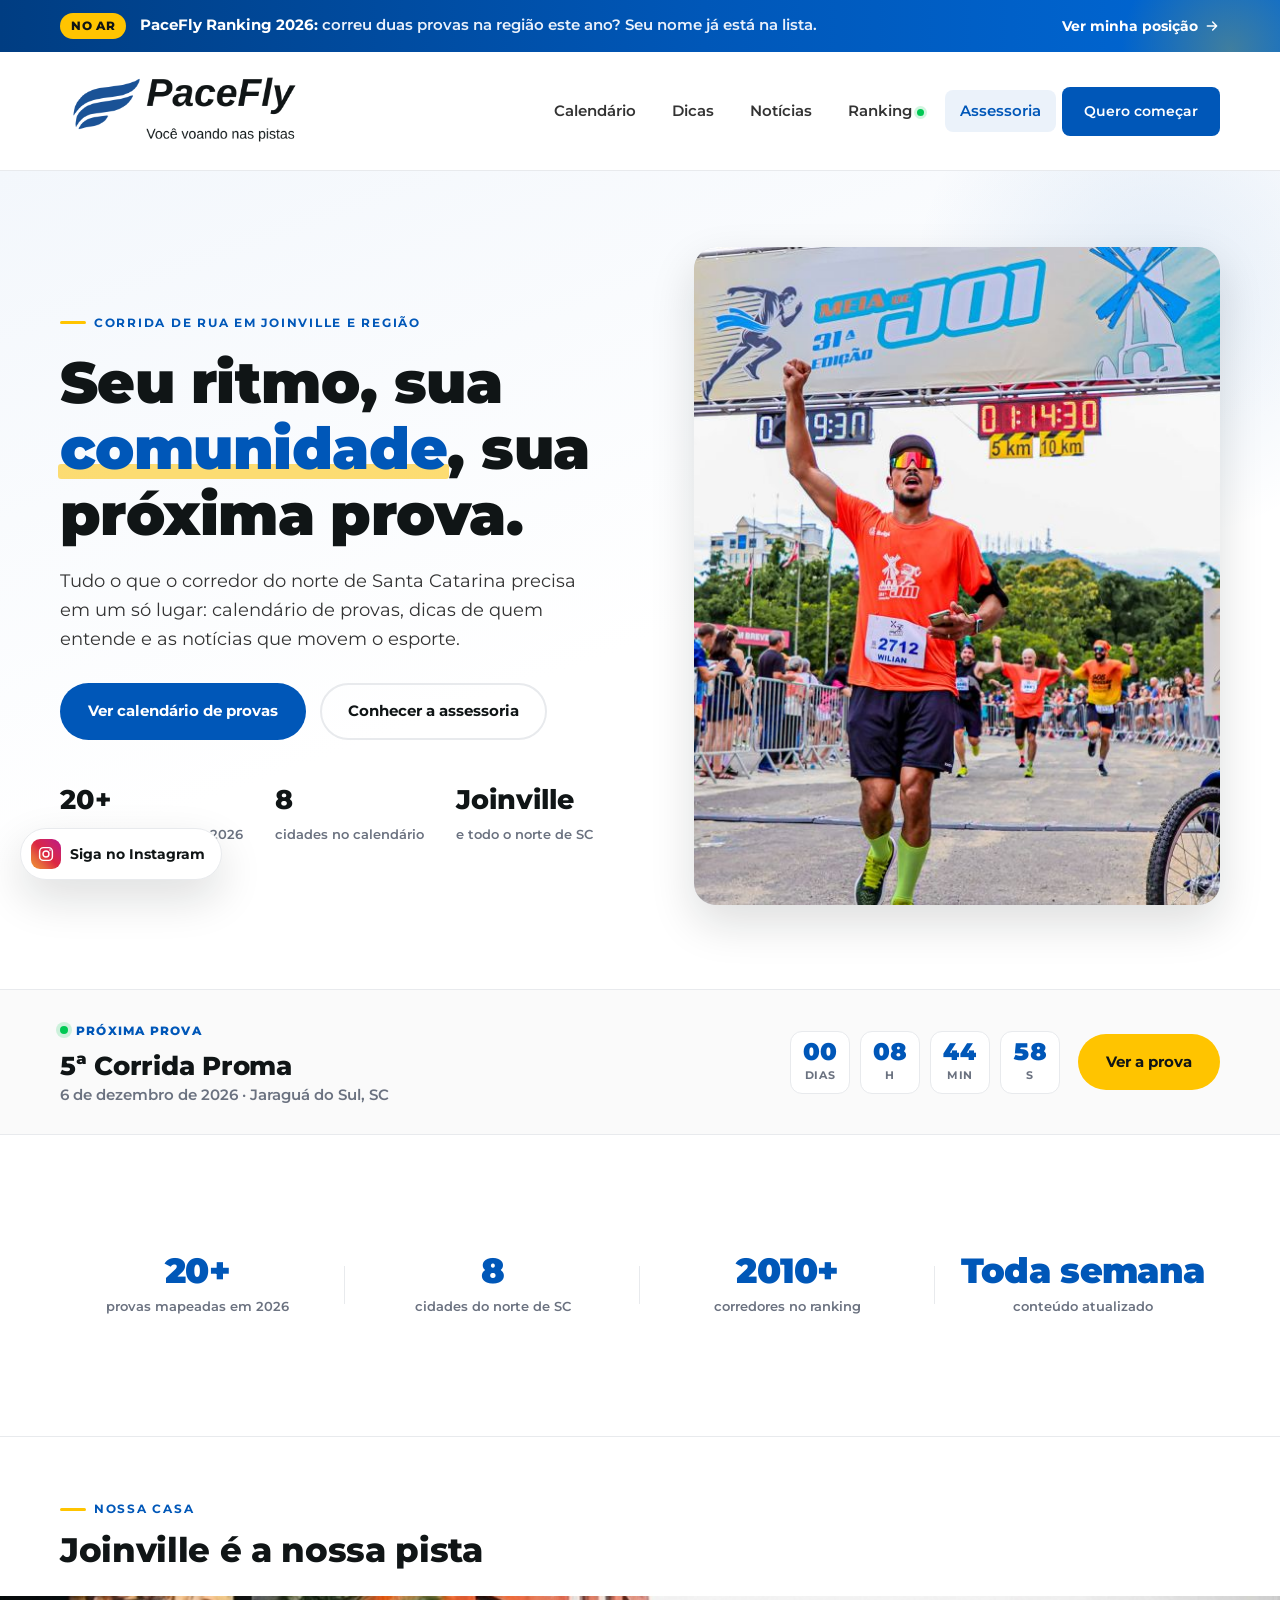
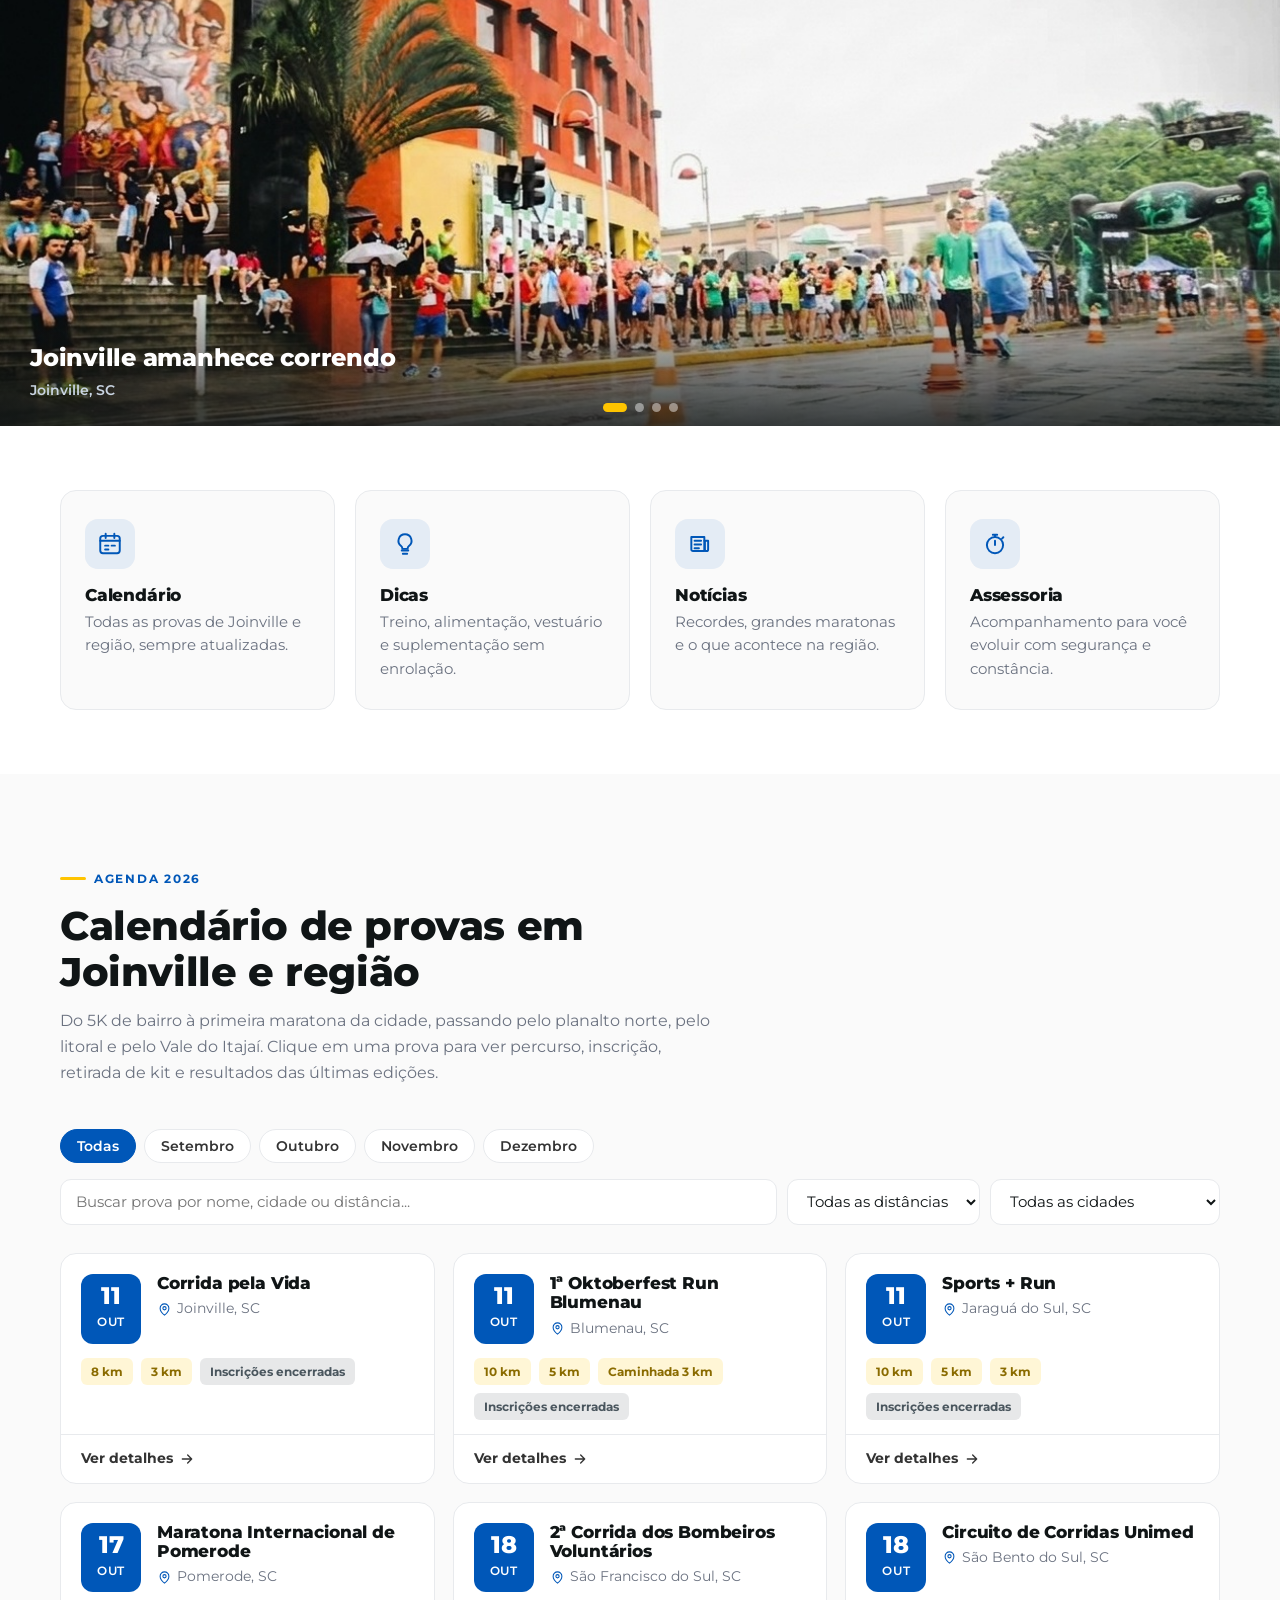
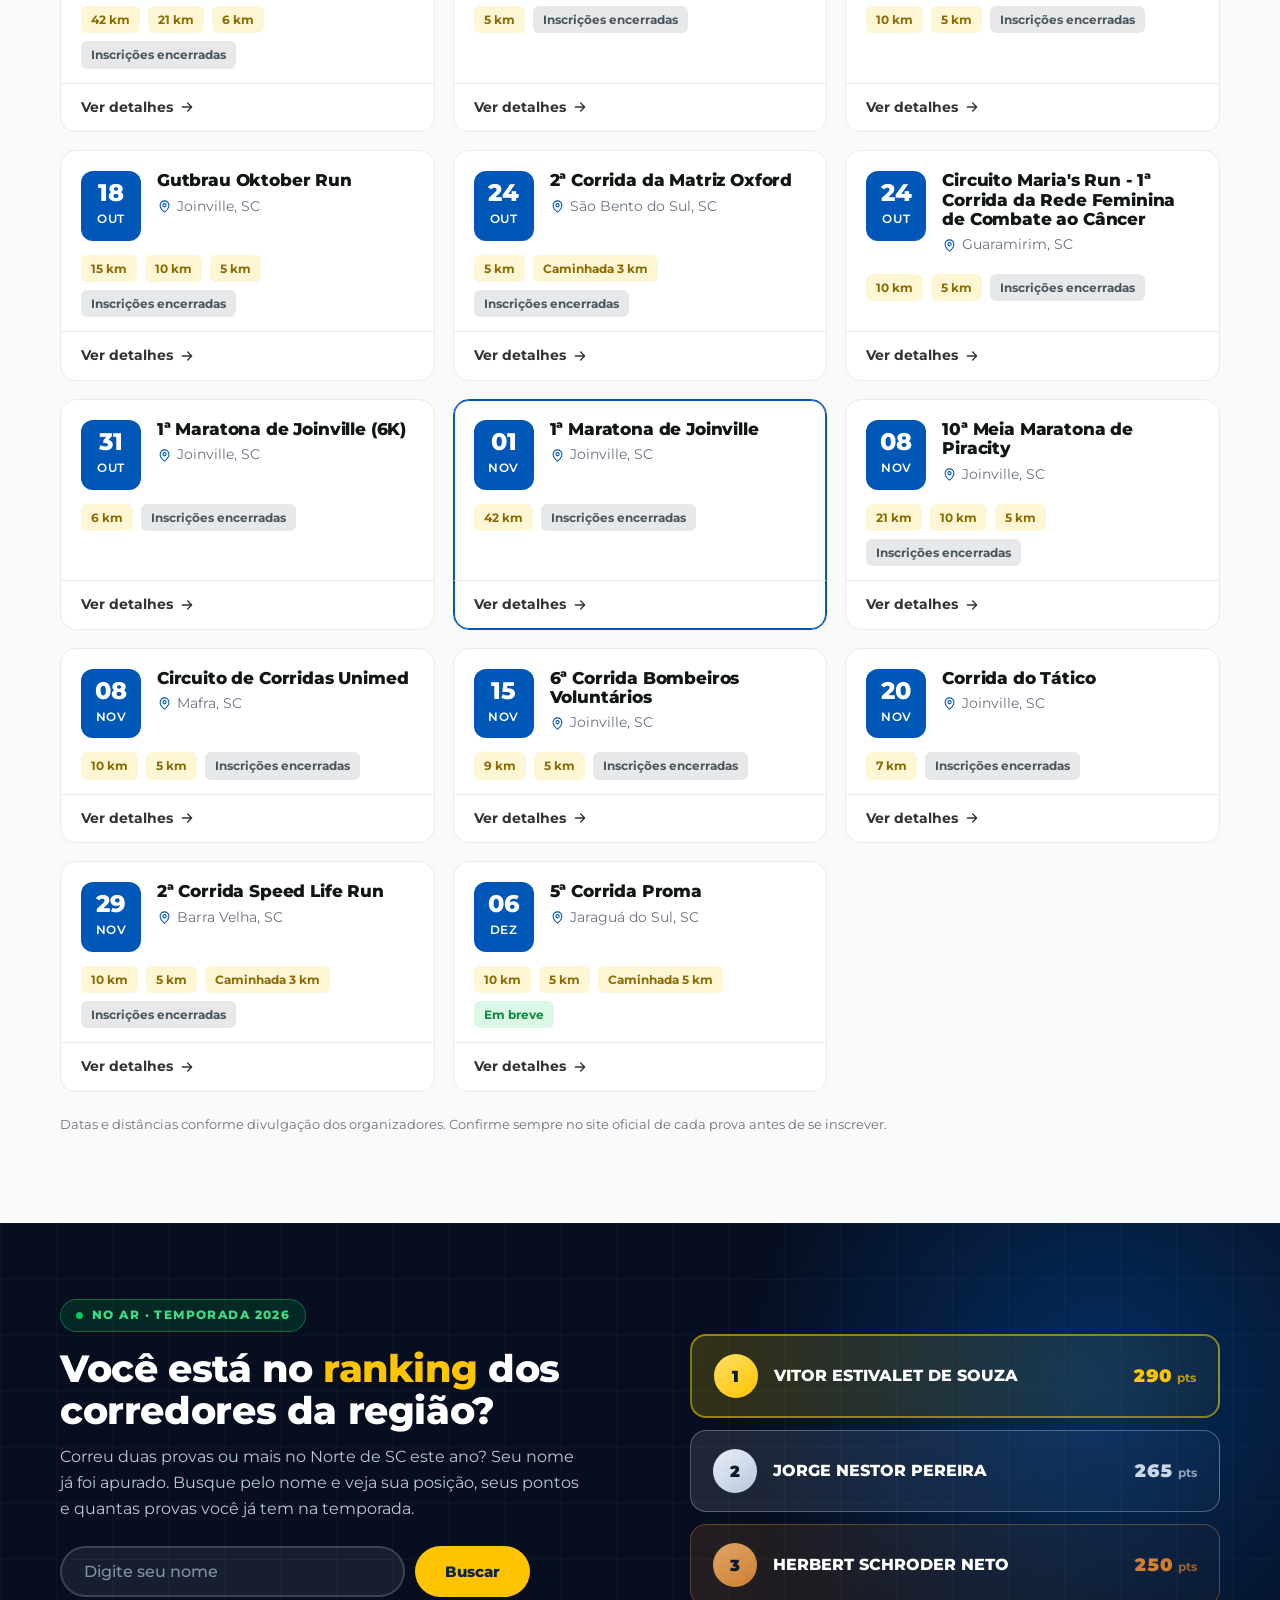
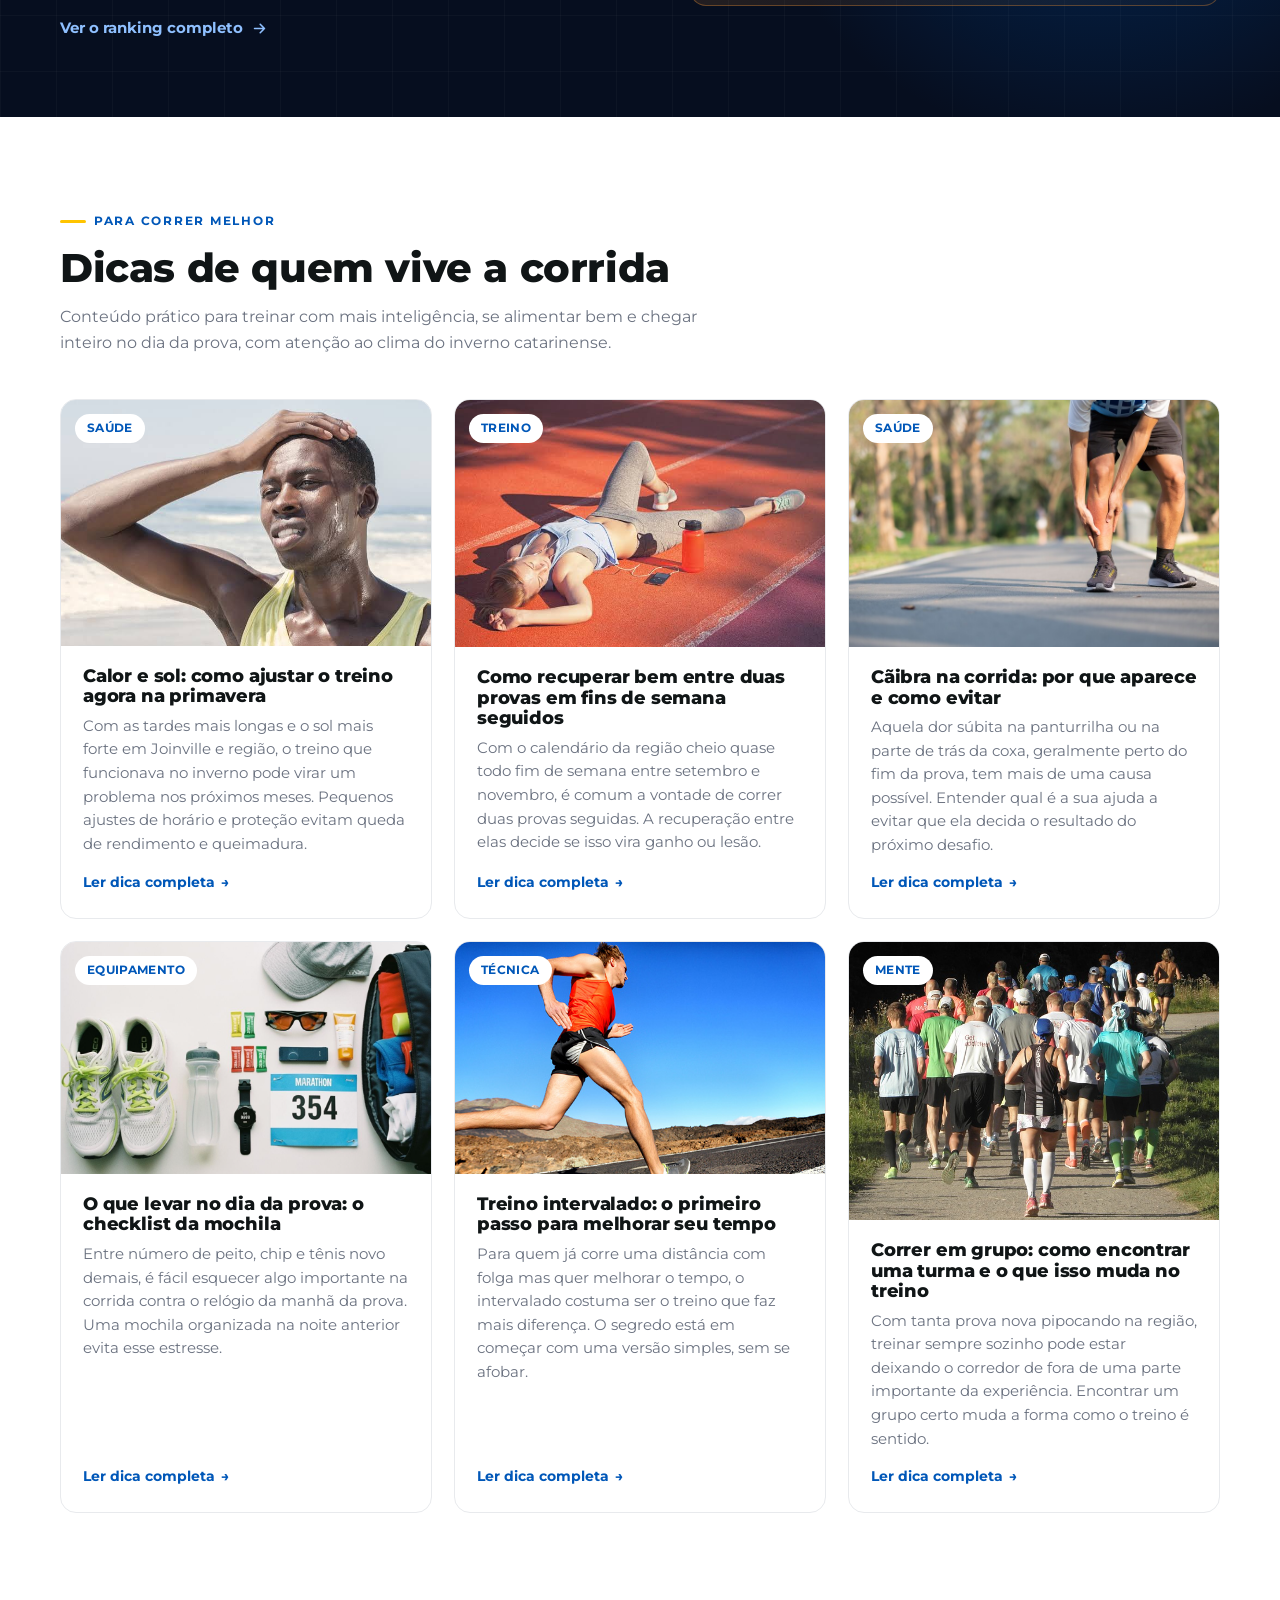
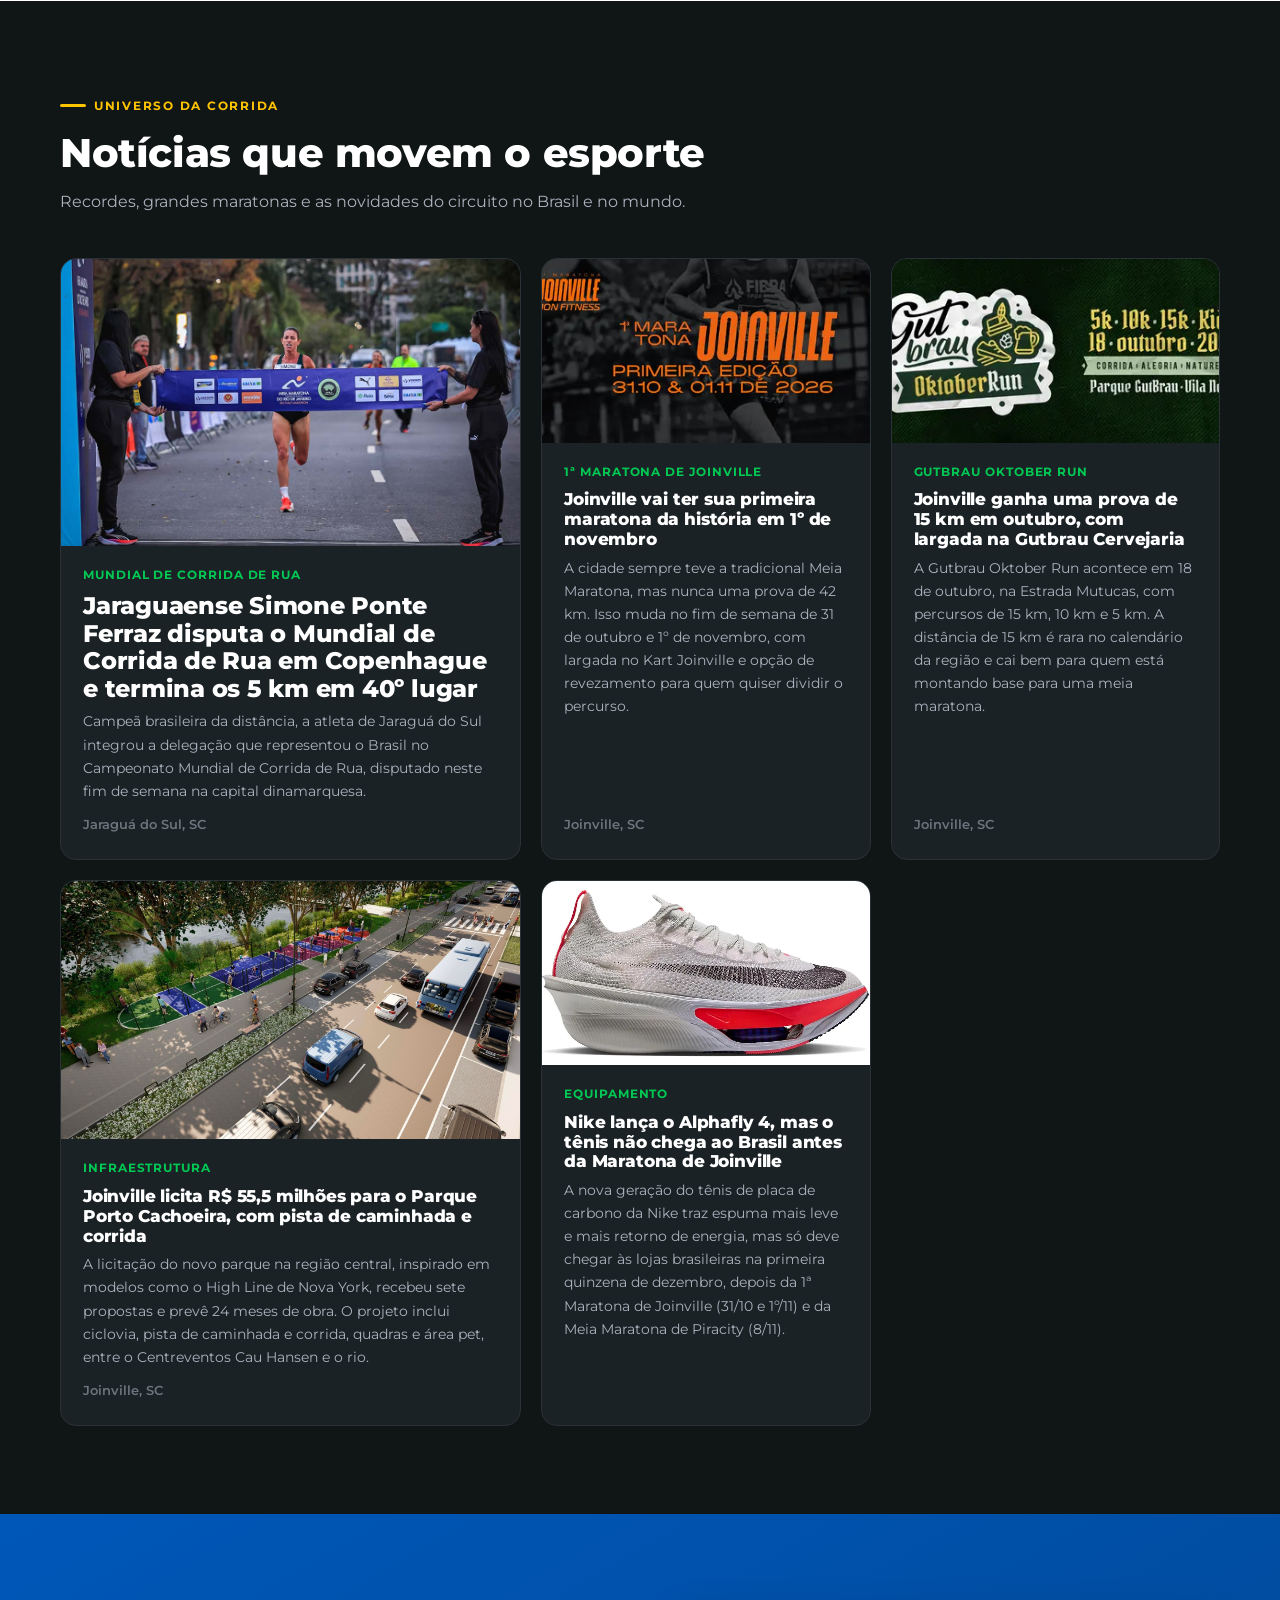
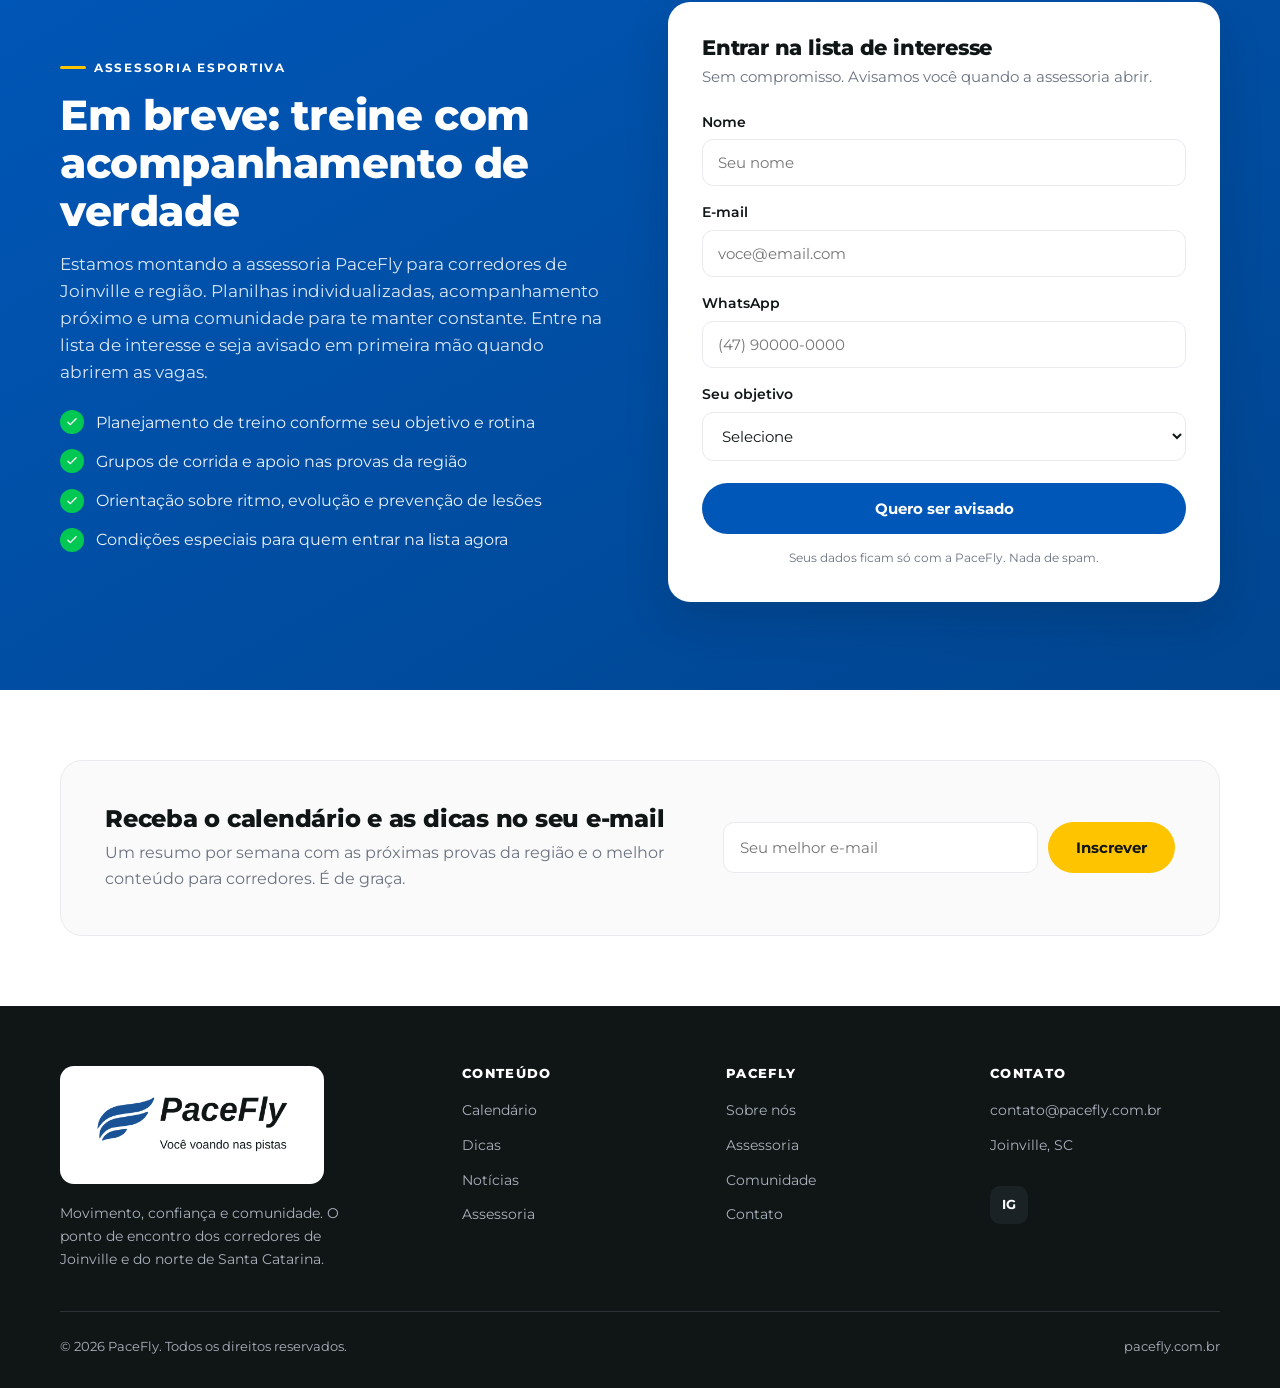
==== commit 015a9cbd: "Atualizacao 2026-10-01 22" ====
--- a/index.html
+++ b/index.html
@@ -77,6 +77,31 @@
     <div class="hero-visual">
       <img src="imagens/hero/imagem.JPG" onerror="if(!this.dataset.t){this.dataset.t=1;this.src='imagens/hero/imagem.jpg'}else{this.onerror=null;this.src='https://images.pexels.com/photos/18408962/pexels-photo-18408962.jpeg?auto=compress&cs=tinysrgb&w=1000'}" alt="Corredor cruzando a linha de chegada da Meia de JOI" style="object-position:center">
     </div>
+  </div>
+</section>
+
+<!-- CONTAGEM REGRESSIVA - proxima prova (preenchida pelo ui.js) -->
+<section class="cd-sec" id="countdown" hidden>
+  <div class="wrap cd-wrap">
+    <div class="cd-info">
+      <span class="cd-eyebrow"><span class="cd-dot"></span> Próxima prova</span>
+      <h2 class="cd-nome" id="cdNome"></h2>
+      <p class="cd-meta" id="cdMeta"></p>
+    </div>
+    <div class="cd-right">
+      <div class="cd-clock" id="cdClock" aria-live="polite"></div>
+      <a class="btn btn-amar" id="cdLink" href="#calendario">Ver a prova</a>
+    </div>
+  </div>
+</section>
+
+<!-- PROVAS SOCIAIS -->
+<section class="provas-sociais" aria-label="PaceFly em números">
+  <div class="wrap ps-grid">
+    <div class="ps-item"><b>20+</b><small>provas mapeadas em 2026</small></div>
+    <div class="ps-item"><b>8</b><small>cidades do norte de SC</small></div>
+    <div class="ps-item"><b id="psRanking">no ar</b><small>corredores no ranking</small></div>
+    <div class="ps-item"><b>Toda semana</b><small>conteúdo atualizado</small></div>
   </div>
 </section>
 
@@ -588,5 +613,7 @@
     document.body.appendChild(s);
   });
 </script>
+
+<script src="assets/ui.js"></script>
 </body>
 </html>
--- a/assets/styles.css
+++ b/assets/styles.css
@@ -427,3 +427,125 @@
   .cidade-nav{opacity:1;width:36px;height:36px}
   .cidade-slide figcaption{padding:44px 20px 26px}
 }
+
+/* ============================================================
+   MODERNIZAÇÃO v2 — camada adicional (não altera o resto)
+   Mantém a identidade: azul #0057B8, amarelo #FFC400, Montserrat.
+   ============================================================ */
+
+/* Âncoras param abaixo do cabeçalho fixo */
+html{scroll-padding-top:128px}
+@media(max-width:560px){html{scroll-padding-top:94px}}
+
+/* Cabeçalho inteligente: encolhe e ganha sombra ao rolar */
+header{transition:box-shadow .25s ease}
+header.scrolled{box-shadow:0 6px 24px rgba(16,21,22,.08)}
+.nav{transition:height .25s ease}
+header.scrolled .nav{height:84px}
+.brand img{transition:height .2s ease}
+header.scrolled .brand img{height:60px}
+@media(max-width:560px){header.scrolled .nav{height:72px}header.scrolled .brand img{height:52px}}
+
+/* Link da seção atual no menu (scrollspy) */
+.menu a.ativo:not(.btn){color:var(--azul);background:rgba(0,87,184,.08)}
+
+/* Animações de entrada ao rolar (reveal) — só ativam com JS */
+.reveal{transition:opacity .6s ease, transform .6s ease}
+body.anim .reveal{opacity:0;transform:translateY(22px)}
+body.anim .reveal.vis{opacity:1;transform:none}
+
+/* Faixa de provas sociais (números da comunidade) */
+.provas-sociais{background:#fff;border-bottom:1px solid var(--linha)}
+.ps-grid{display:grid;grid-template-columns:repeat(4,1fr);gap:20px;padding:30px 0}
+.ps-item{text-align:center;position:relative}
+.ps-item:not(:last-child)::after{content:"";position:absolute;right:-10px;top:50%;transform:translateY(-50%);width:1px;height:38px;background:var(--linha)}
+.ps-item b{display:block;font-size:clamp(1.5rem,3.4vw,2.2rem);font-weight:900;color:var(--azul);letter-spacing:-.02em;line-height:1}
+.ps-item small{display:block;color:var(--cinza-cl);font-weight:600;font-size:.84rem;margin-top:8px}
+@media(max-width:560px){.ps-grid{grid-template-columns:1fr 1fr;gap:18px 10px}.ps-item:nth-child(2)::after{display:none}}
+
+/* Botão voltar ao topo */
+.to-top{position:fixed;right:20px;bottom:20px;width:48px;height:48px;border-radius:50%;background:var(--azul);color:#fff;border:0;cursor:pointer;display:grid;place-items:center;box-shadow:var(--sombra-ft);opacity:0;visibility:hidden;transform:translateY(12px);transition:.25s;z-index:60}
+.to-top.on{opacity:1;visibility:visible;transform:none}
+.to-top:hover{background:var(--azul-esc);transform:translateY(-2px)}
+.to-top svg{width:22px;height:22px}
+
+/* Botão flutuante do Instagram */
+.fab-ig{position:fixed;left:20px;bottom:20px;display:inline-flex;align-items:center;gap:9px;background:#fff;border:1px solid var(--linha);color:var(--preto);font-weight:700;font-size:.88rem;padding:10px 16px 10px 10px;border-radius:999px;box-shadow:var(--sombra-ft);z-index:60;transition:.2s}
+.fab-ig:hover{transform:translateY(-2px);box-shadow:0 20px 40px rgba(16,21,22,.18)}
+.fab-ig .ig-ic{width:30px;height:30px;border-radius:9px;display:grid;place-items:center;color:#fff;background:linear-gradient(45deg,#f09433,#e6683c 25%,#dc2743 50%,#cc2366 75%,#bc1888);flex:0 0 auto}
+.fab-ig .ig-ic svg{width:18px;height:18px}
+@media(max-width:560px){.fab-ig .lbl{display:none}.fab-ig{padding:10px;gap:0}}
+
+/* Foco visível (acessibilidade) */
+.btn:focus-visible,.chip:focus-visible,.menu a:focus-visible,.to-top:focus-visible,.fab-ig:focus-visible,input:focus-visible,select:focus-visible{outline:2px solid var(--azul);outline-offset:2px}
+
+/* Respeita quem prefere menos movimento */
+@media(prefers-reduced-motion:reduce){
+  body.anim .reveal{opacity:1;transform:none}
+  html{scroll-behavior:auto}
+  .rk-status .dot{animation:none}
+}
+
+/* ---- Menu mobile aprimorado ---- */
+.menu-backdrop{position:fixed;inset:0;background:rgba(16,21,22,.5);opacity:0;visibility:hidden;transition:.25s;z-index:45}
+body.menu-open .menu-backdrop{opacity:1;visibility:visible}
+.burger span{transition:transform .25s ease, opacity .2s ease}
+.menu.open ~ .burger span:nth-child(1){transform:translateY(7px) rotate(45deg)}
+.menu.open ~ .burger span:nth-child(2){opacity:0}
+.menu.open ~ .burger span:nth-child(3){transform:translateY(-7px) rotate(-45deg)}
+@media(max-width:900px){
+  body.menu-open{overflow:hidden}
+  .menu{gap:4px;padding:14px 16px 20px;box-shadow:0 18px 40px rgba(16,21,22,.12);animation:menuDrop .22s ease}
+  .menu a{padding:14px 16px;font-size:1.02rem;border-radius:12px}
+  .menu .btn{margin-top:8px;justify-content:center}
+}
+@keyframes menuDrop{from{opacity:0;transform:translateY(-8px)}to{opacity:1;transform:none}}
+
+/* ---- Barra de navegação inferior (mobile) ---- */
+.botnav{display:none}
+@media(max-width:720px){
+  .botnav{display:flex;position:fixed;left:0;right:0;bottom:0;z-index:55;background:rgba(255,255,255,.97);backdrop-filter:blur(8px);border-top:1px solid var(--linha);box-shadow:0 -4px 20px rgba(16,21,22,.07);padding-bottom:env(safe-area-inset-bottom,0)}
+  .botnav a{flex:1;display:flex;flex-direction:column;align-items:center;gap:3px;padding:9px 2px 10px;color:var(--cinza-cl);font-weight:700;min-height:54px;justify-content:center}
+  .botnav a:active{background:var(--off)}
+  .botnav .bn-ic{width:23px;height:23px;display:grid;place-items:center}
+  .botnav .bn-ic svg{width:23px;height:23px}
+  .botnav .bn-lb{font-size:.64rem;letter-spacing:.01em}
+  .botnav a.ig .bn-ic{color:#dc2743}
+  body{padding-bottom:64px}
+  .fab-ig,.to-top{display:none!important}
+  /* Pilares (cards-resumo sem ação) ocultos no mobile: a barra inferior
+     já dá acesso rápido a essas seções e assim reduz a rolagem. */
+  .pilares-sec{display:none}
+  /* Números do hero (grupo preto) ocultos no mobile: redundantes com a
+     faixa azul de provas sociais logo abaixo, que fica melhor alinhada. */
+  .hero-stats{display:none}
+}
+
+/* ---- Hero com um pouco mais de presença ---- */
+.hero h1 span{position:relative}
+.hero h1 span::after{content:"";position:absolute;left:-2px;right:-2px;bottom:.07em;height:.26em;background:var(--amarelo);opacity:.55;z-index:-1;border-radius:3px;transform:scaleX(1);transform-origin:left}
+body.anim .hero h1 span::after{transform:scaleX(0);transition:transform .7s cubic-bezier(.22,1,.36,1)}
+body.anim .hero.lit h1 span::after{transform:scaleX(1)}
+@media(prefers-reduced-motion:reduce){.hero h1 span::after{transform:scaleX(1)!important;transition:none}}
+
+/* ---- Contagem regressiva: próxima prova ---- */
+.cd-sec{background:var(--off);border-top:1px solid var(--linha);border-bottom:1px solid var(--linha);padding:26px 0}
+.cd-wrap{display:flex;align-items:center;justify-content:space-between;gap:24px;flex-wrap:wrap}
+.cd-eyebrow{display:inline-flex;align-items:center;gap:8px;font-size:.76rem;font-weight:800;letter-spacing:.1em;text-transform:uppercase;color:var(--azul)}
+.cd-dot{width:8px;height:8px;border-radius:50%;background:var(--verde);box-shadow:0 0 0 4px rgba(0,200,83,.18)}
+.cd-nome{font-size:clamp(1.15rem,2.4vw,1.6rem);margin:9px 0 4px}
+.cd-meta{color:var(--cinza-cl);font-weight:600;font-size:.92rem}
+.cd-right{display:flex;align-items:center;gap:18px;flex-wrap:wrap}
+.cd-clock{display:flex;gap:10px}
+.cd-b{background:#fff;border:1px solid var(--linha);border-radius:12px;padding:8px 12px;text-align:center;min-width:58px}
+.cd-b b{display:block;font-size:1.5rem;font-weight:900;color:var(--azul);font-variant-numeric:tabular-nums;line-height:1}
+.cd-b small{display:block;font-size:.66rem;font-weight:700;text-transform:uppercase;letter-spacing:.05em;color:var(--cinza-cl);margin-top:4px}
+.cd-hoje{font-size:1.2rem;font-weight:800;color:#0a8a3d}
+@media(max-width:720px){
+  .cd-wrap{flex-direction:column;align-items:flex-start;gap:16px}
+  .cd-right{width:100%;flex-direction:column;align-items:stretch;gap:14px}
+  .cd-clock{width:100%;gap:8px}
+  .cd-b{min-width:0;flex:1;padding:8px 4px}
+  .cd-b b{font-size:1.3rem}
+  .cd-right .btn{width:100%;justify-content:center}
+}
--- a/assets/rankings.css
+++ b/assets/rankings.css
@@ -435,22 +435,32 @@
   .rkl-stats{gap:20px}
   .rkl-stats b{font-size:1.4rem}
   .rkl-card-atleta .top{flex-direction:column;align-items:flex-start;gap:14px}
-  .rkl-tabela th:nth-child(3),.rkl-tabela td:nth-child(3){display:none}
   .rkl-tabela td,.rkl-tabela th{padding:12px 14px}
 }
 
-/* Celular estreito. Mesmo sem a coluna de variação, as quatro restantes
-   somavam mais que a largura útil de uma tela de 360px: posição 78px,
-   dois cabeçalhos com espaçamento entre letras e o nome, que não quebra
-   no meio da palavra. O resultado era Pontos cortado na borda direita.
-   Aqui a tabela é apertada até caber sem precisar rolar. */
+/* Celular estreito. As cinco colunas, incluindo a de variação, só cabem na
+   largura útil de uma tela de 360px se tudo for apertado junto: padding menor,
+   badge de posição menor, pílula de variação menor e cabeçalhos abreviados
+   (28/09/2026). Antes a coluna de variação era simplesmente escondida abaixo
+   de 720px, e a seta sumia no celular. Medido na página real: 375px dá 343px
+   de tabela, com 208px para o nome e 34px para a variação, sem rolagem
+   horizontal e sem célula cortada. */
 @media(max-width:480px){
-  .rkl-tabela{font-size:.86rem}
-  .rkl-tabela th{padding:11px 8px;font-size:.62rem;letter-spacing:.03em}
-  .rkl-tabela td{padding:12px 8px}
-  .rkl-tabela td.pos{width:54px}
-  .rkl-pos-badge{min-width:28px;height:26px;padding:0 6px;font-size:.78rem}
+  .rkl-tabela{font-size:.8rem}
+  .rkl-tabela th{padding:11px 4px;font-size:.56rem;letter-spacing:0}
+  .rkl-tabela td{padding:10px 4px}
+  .rkl-tabela td.pos{width:42px}
+  .rkl-pos-badge{min-width:24px;height:22px;padding:0 4px;font-size:.72rem}
+  .rkl-var{font-size:.6rem;padding:2px 5px;gap:2px}
+  .rkl-var i{font-size:.56rem}
   .rkl-tabela td.nome{overflow-wrap:anywhere}   /* nomes longos sem sobrenome curto */
   .rkl-toque{font-size:.66rem;margin-top:2px}
   .rkl-corte{padding:9px 12px;font-size:.66rem}
-}
+  /* rótulos curtos só no celular, sem tocar no HTML nem no desktop */
+  .rkl-tabela th:nth-child(3),
+  .rkl-tabela th:nth-child(4),
+  .rkl-tabela th:nth-child(5){font-size:0}
+  .rkl-tabela th:nth-child(3)::after{content:"Var.";font-size:.56rem}
+  .rkl-tabela th:nth-child(4)::after{content:"Pr.";font-size:.56rem}
+  .rkl-tabela th:nth-child(5)::after{content:"Pts";font-size:.56rem}
+}
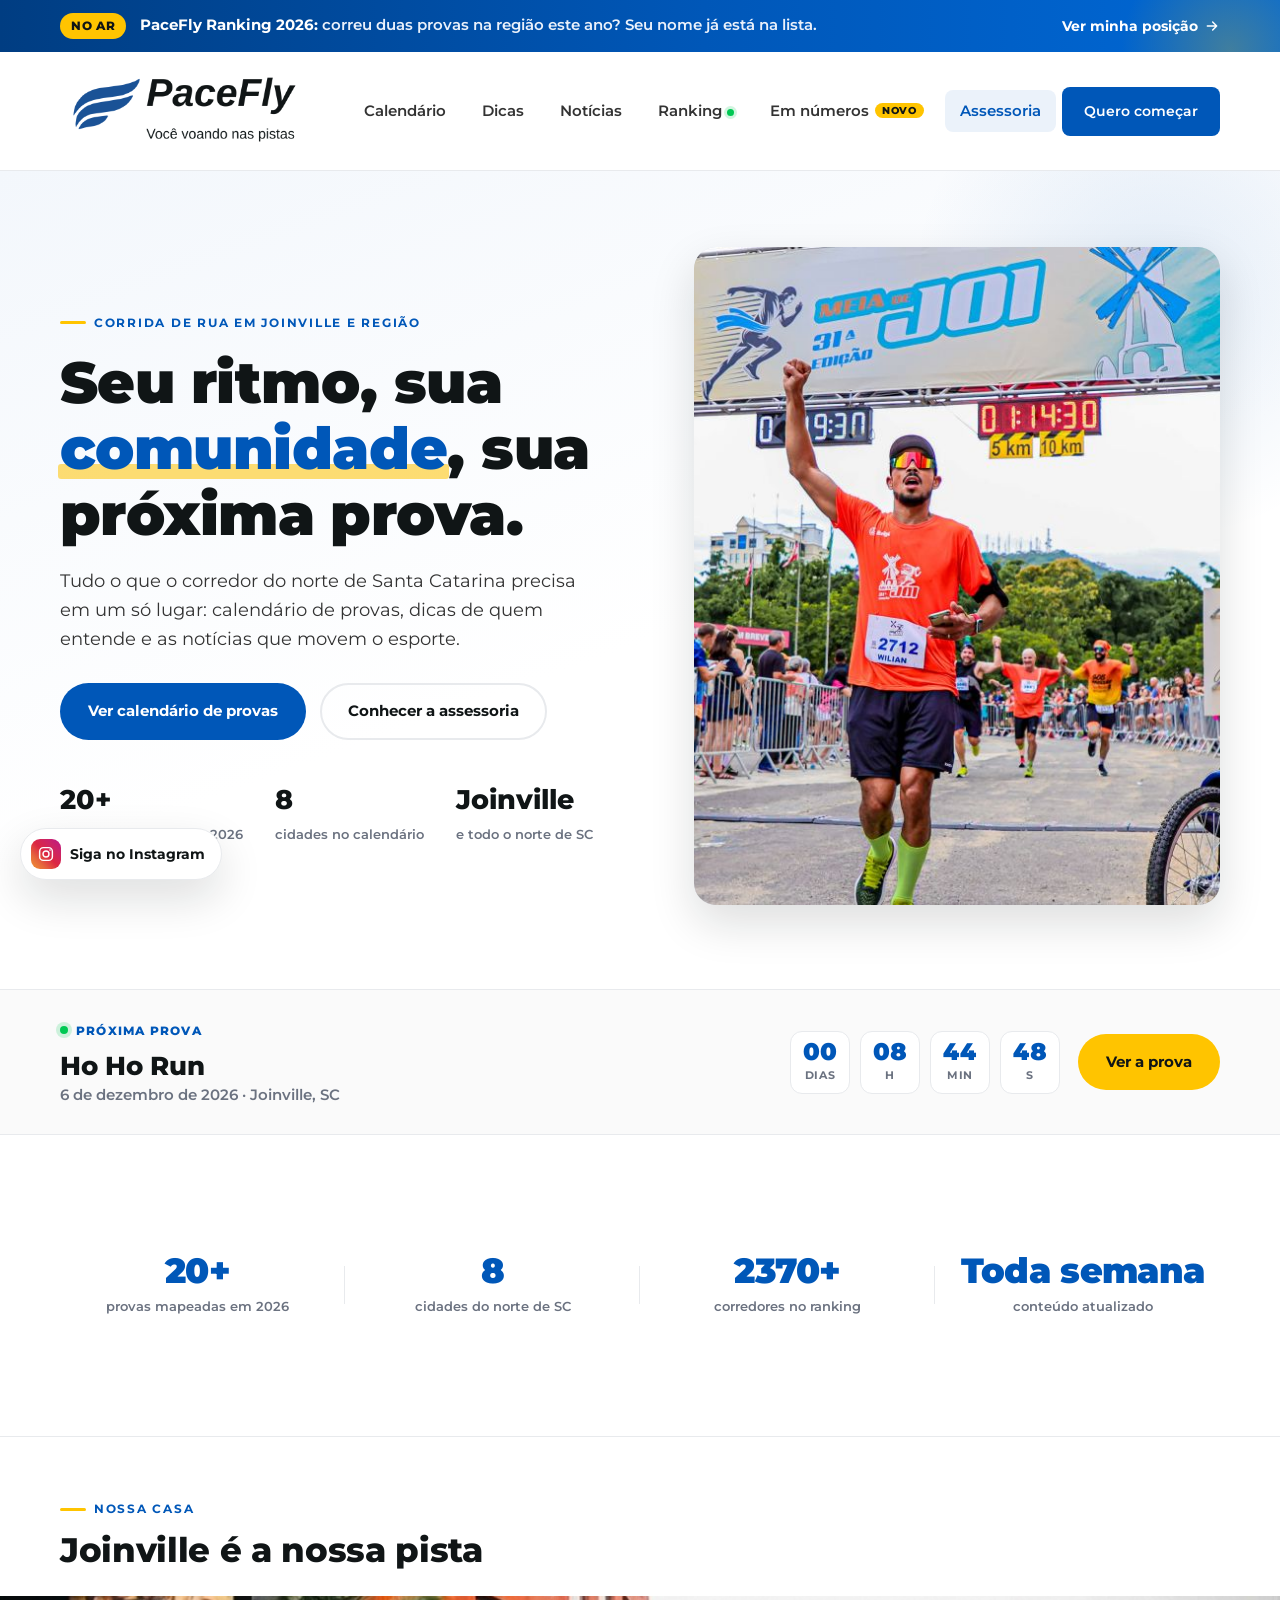
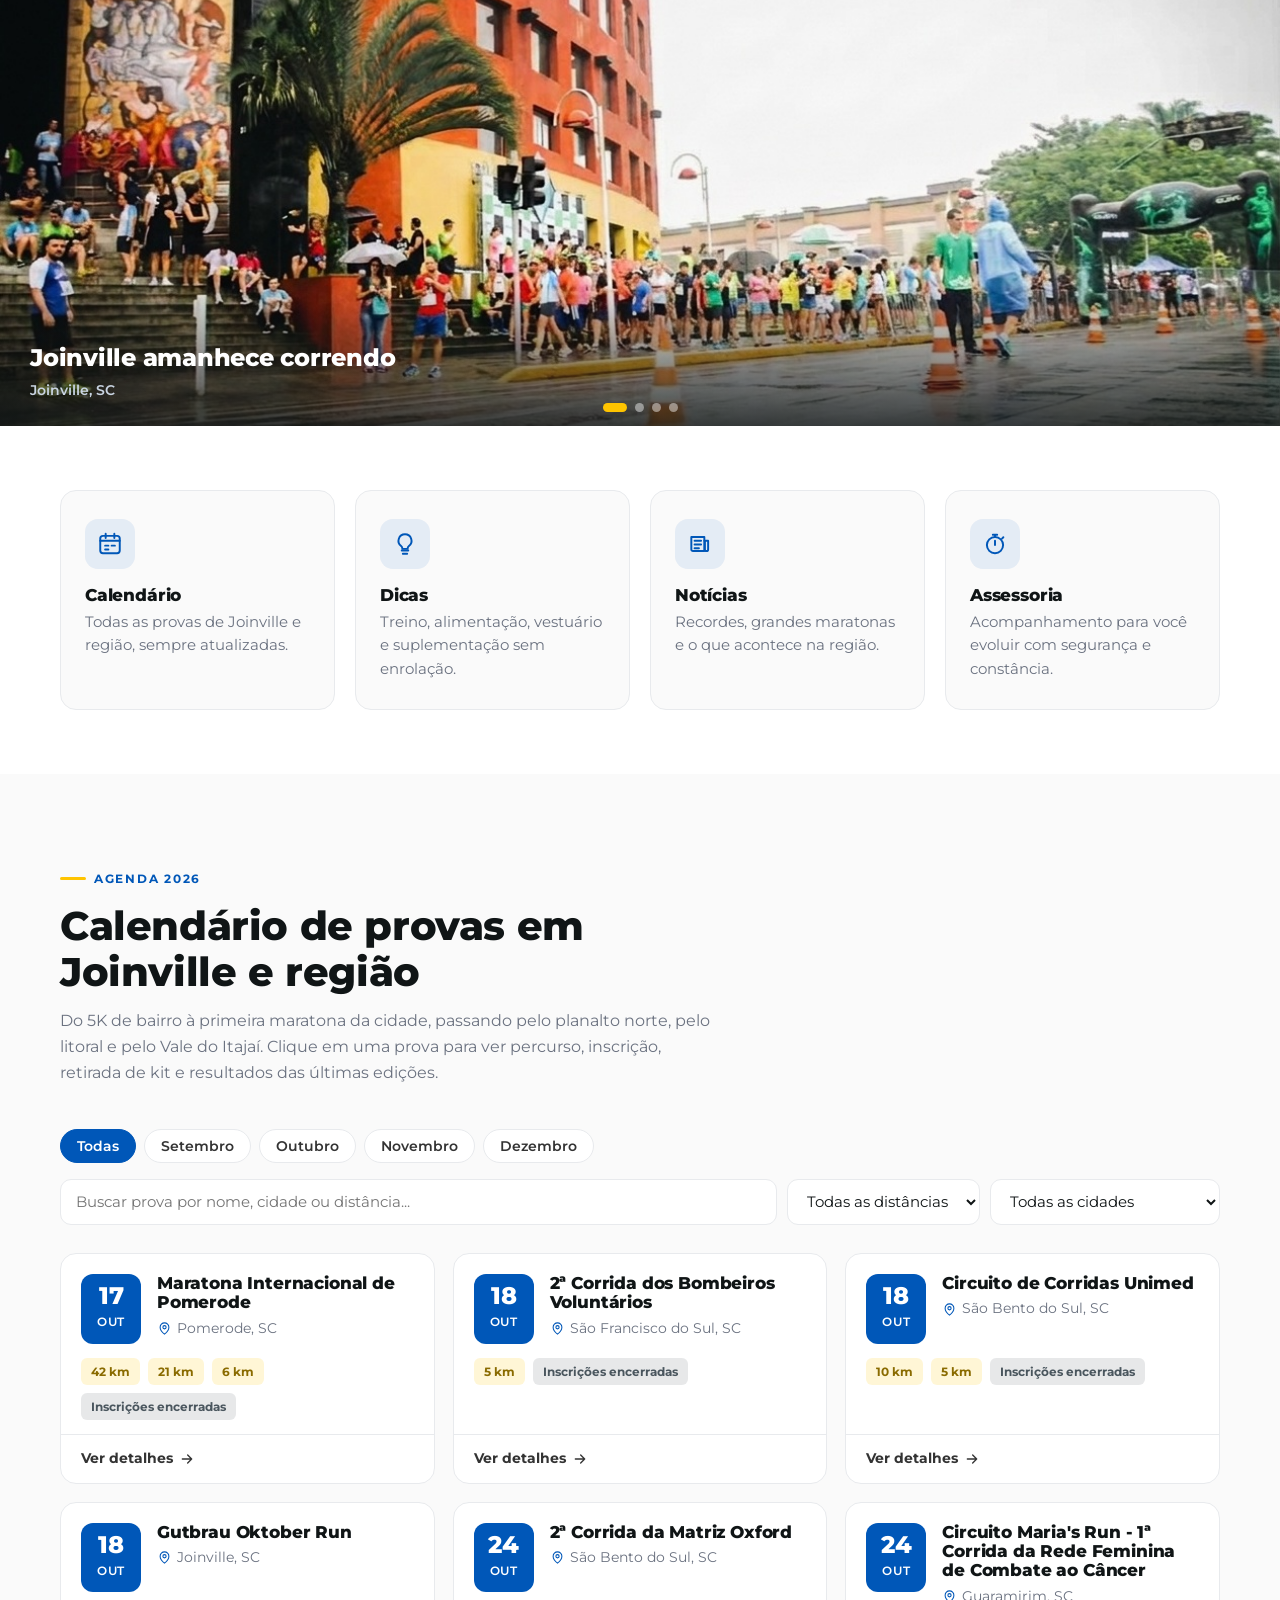
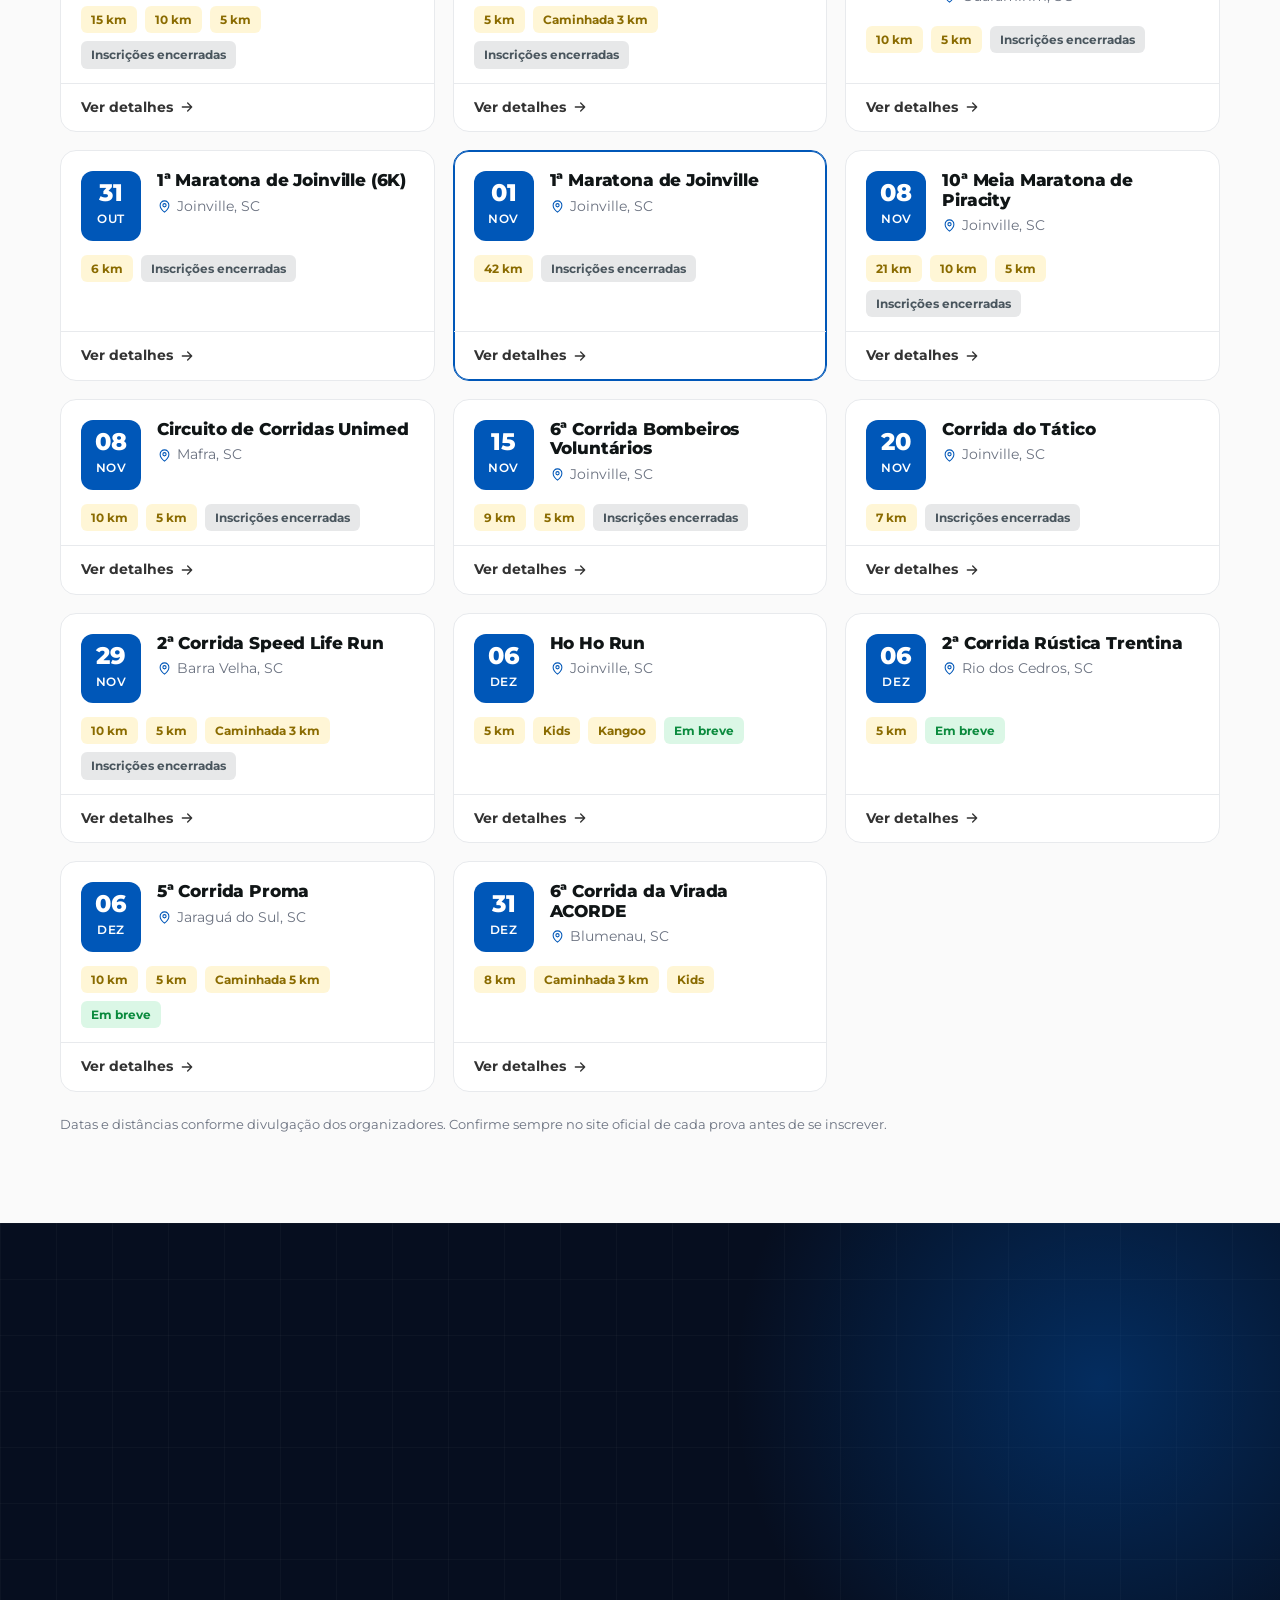
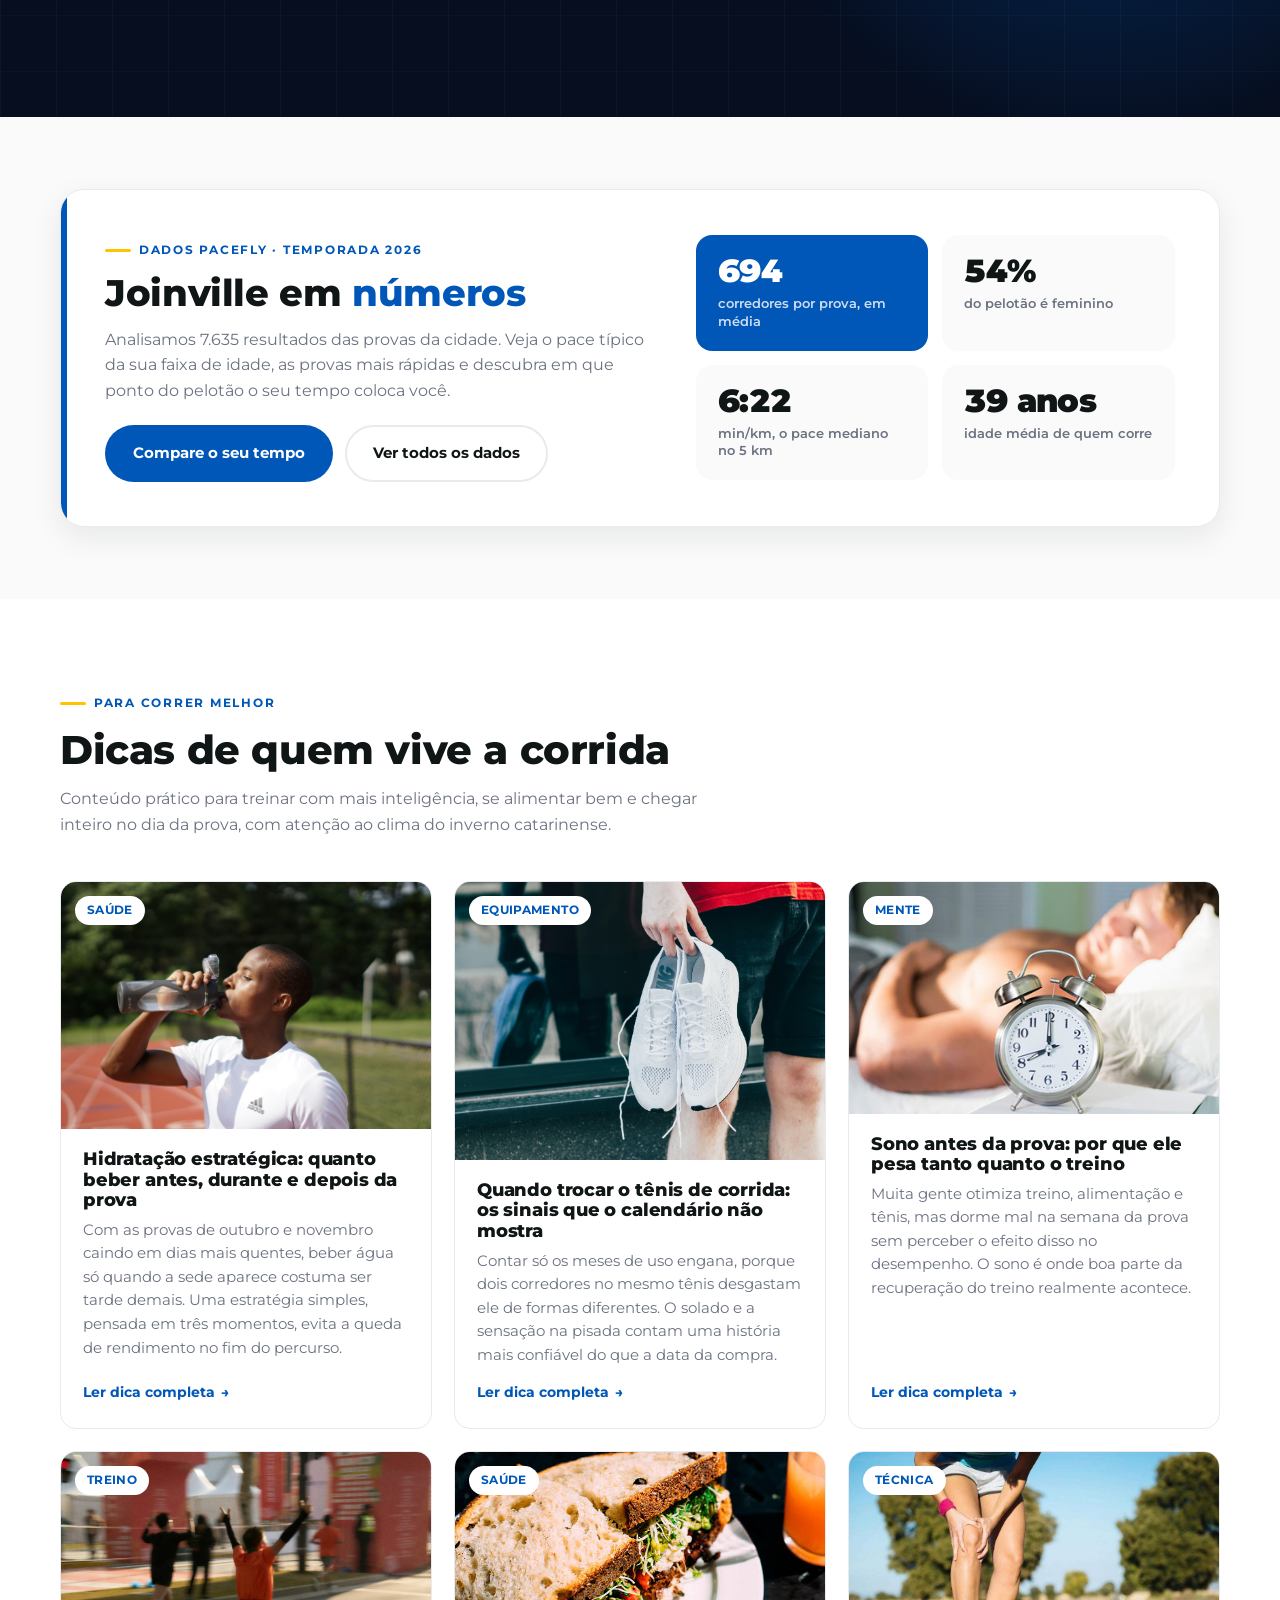
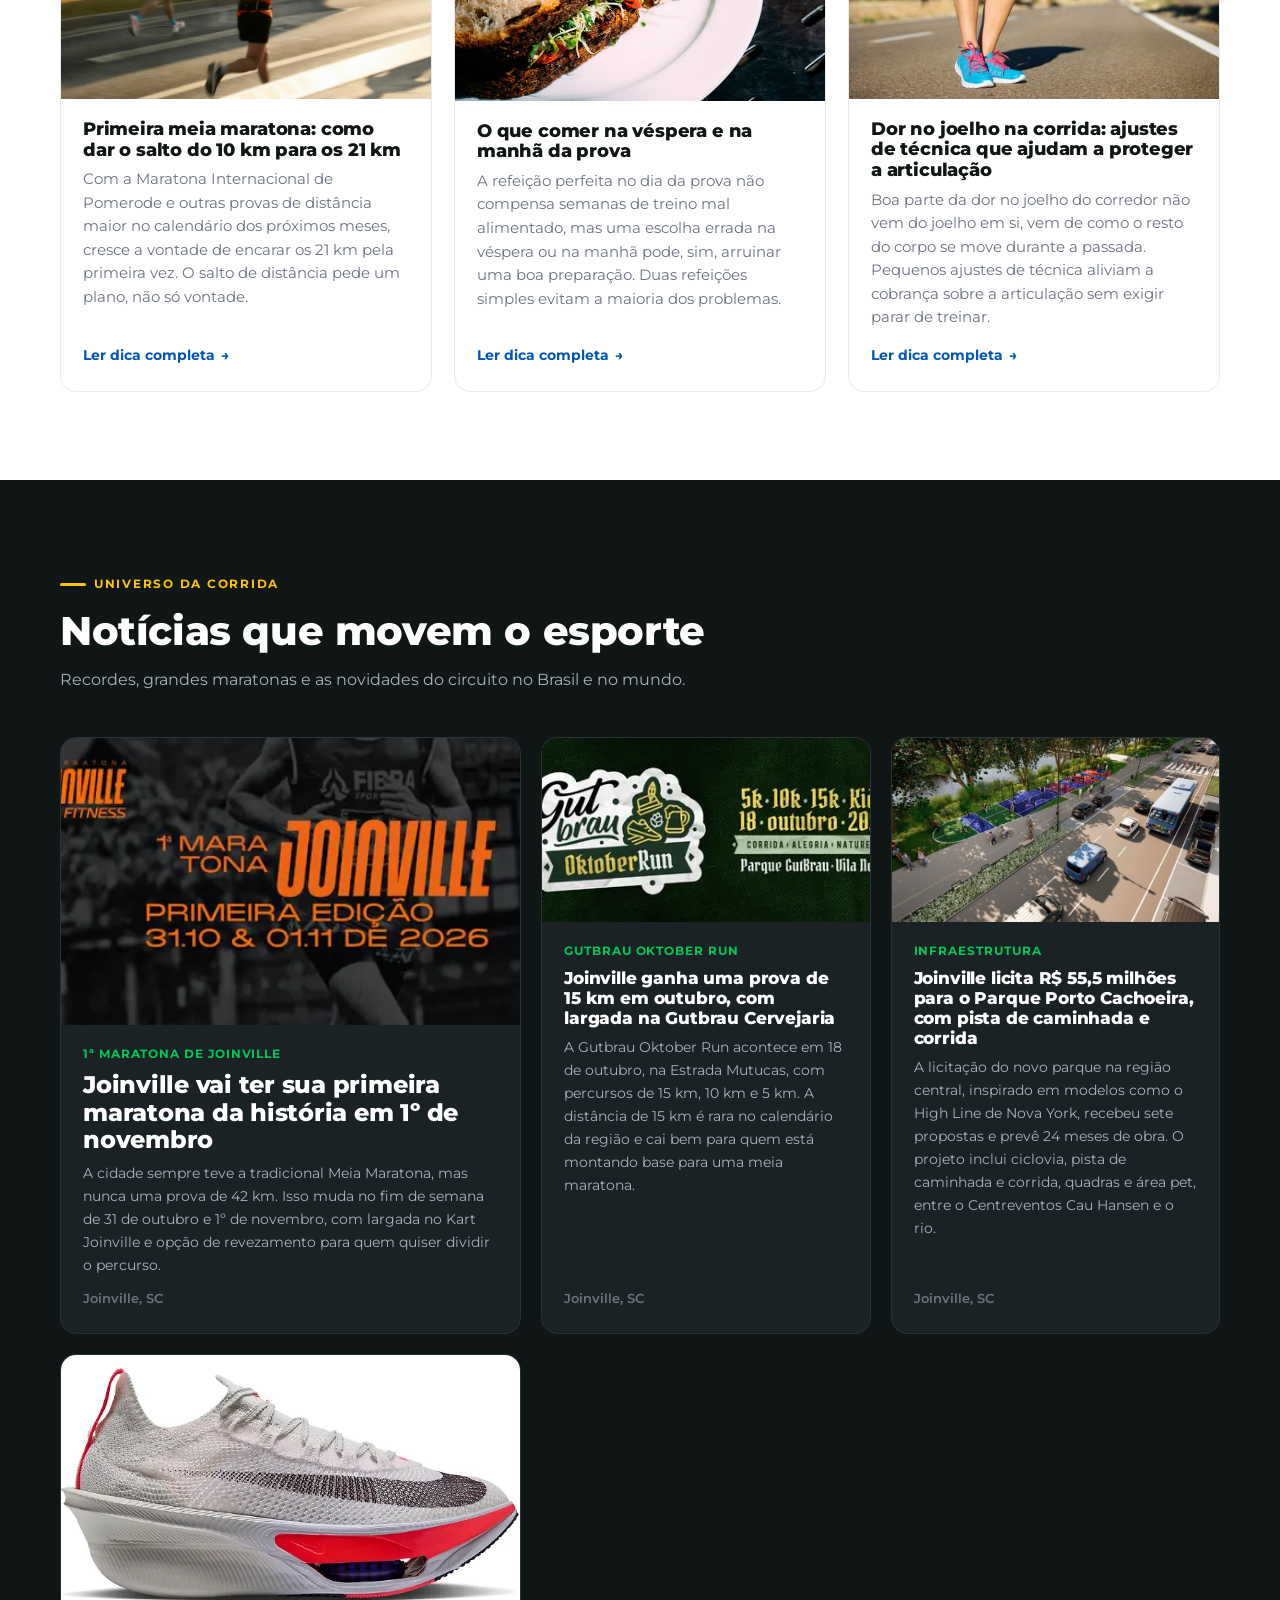
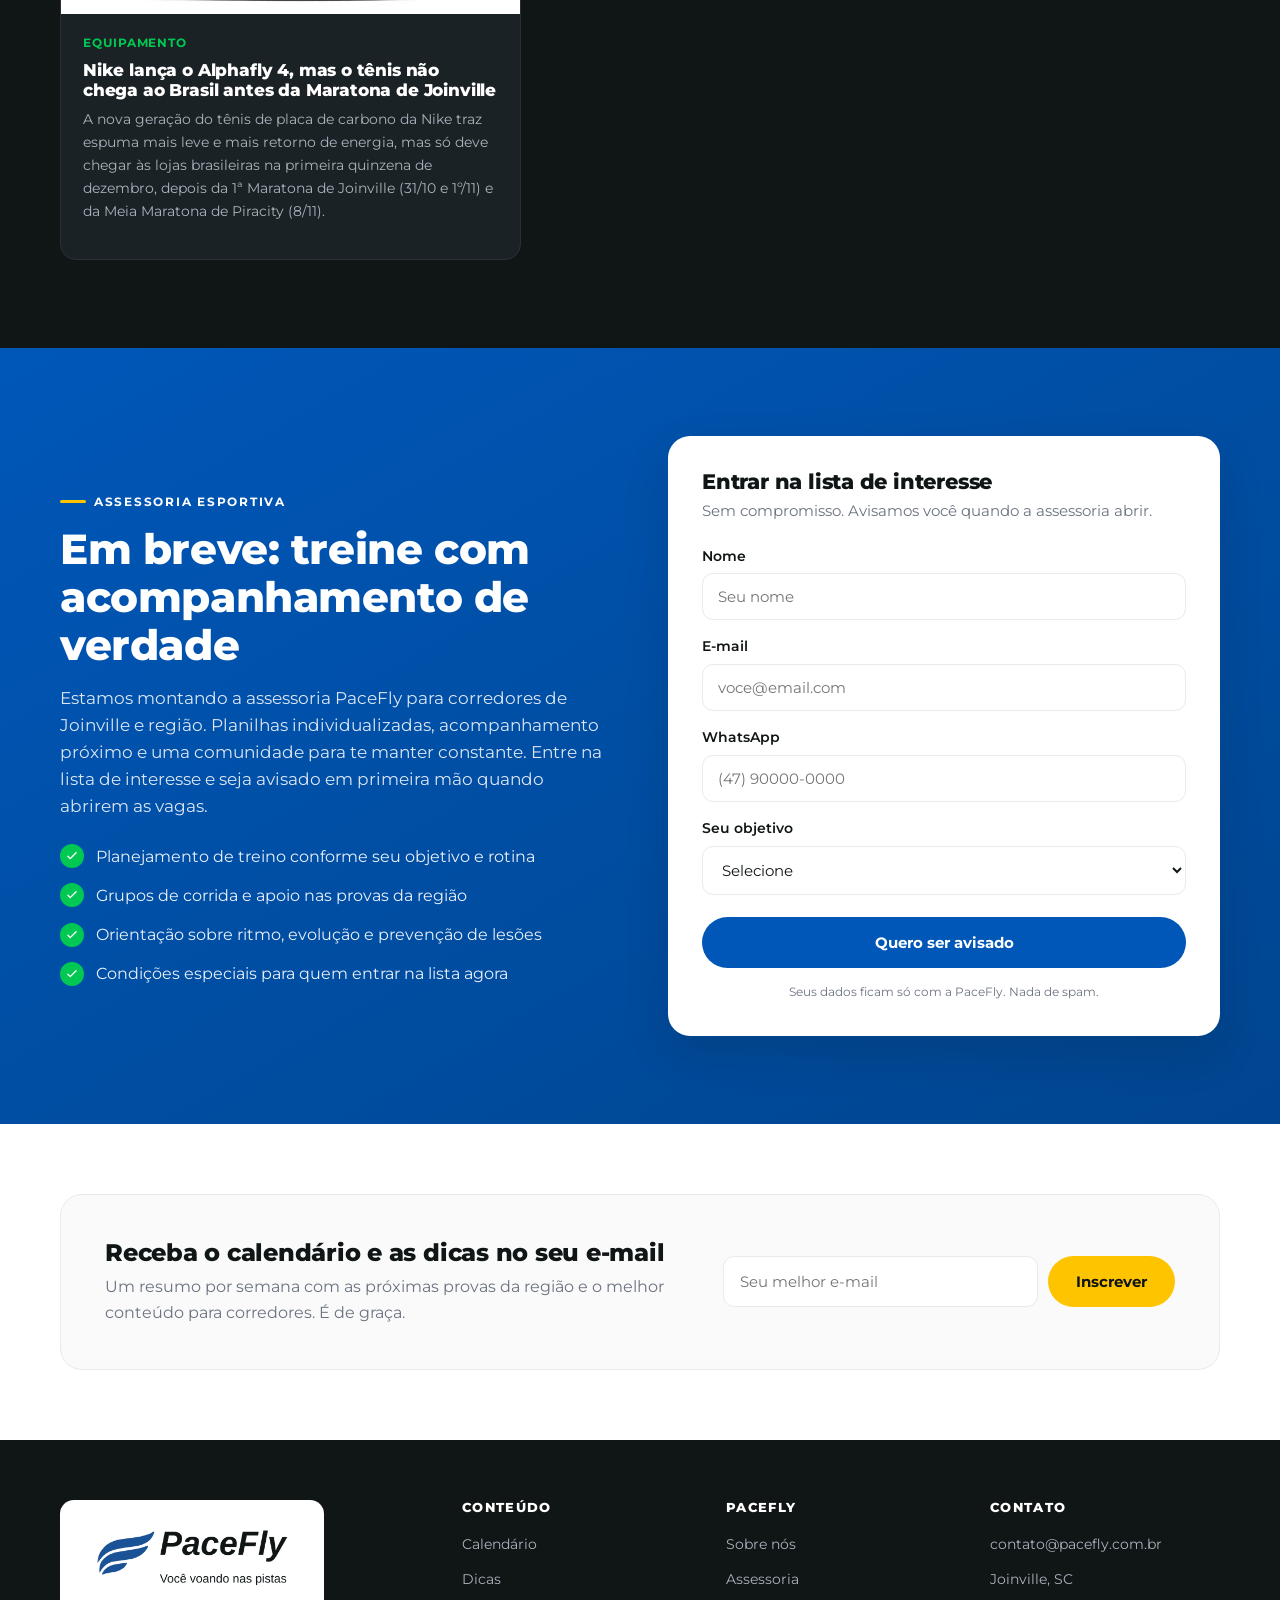
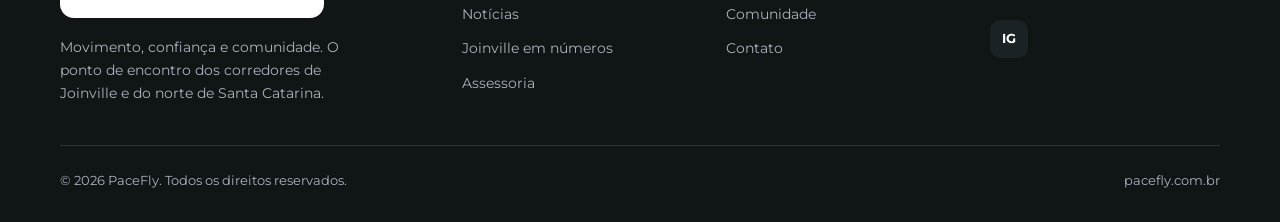
==== commit 28121c35: "Atualizacao 2026-10-11 15" ====
--- a/index.html
+++ b/index.html
@@ -50,6 +50,7 @@
       <a href="#dicas">Dicas</a>
       <a href="#noticias">Notícias</a>
       <a href="rankings.html" class="nav-rk">Ranking<span class="nav-rk-dot"></span></a>
+      <a href="joinville-em-numeros.html">Em números<span class="nav-novo">novo</span></a>
       <a href="#assessoria">Assessoria</a>
       <a href="#assessoria" class="btn btn-azul">Quero começar</a>
     </nav>
@@ -231,6 +232,29 @@
     .catch(function(){ alvo.style.display='none'; });
 })();
 </script>
+
+<!-- ===== NOVO: chamada para a página Joinville em números ===== -->
+<section class="jnh" id="em-numeros">
+  <div class="wrap">
+    <div class="jnh-card">
+      <div class="jnh-txt">
+        <span class="eyebrow">Dados PaceFly · Temporada 2026</span>
+        <h2>Joinville em <span>números</span></h2>
+        <p>Analisamos 7.635 resultados das provas da cidade. Veja o pace típico da sua faixa de idade, as provas mais rápidas e descubra em que ponto do pelotão o seu tempo coloca você.</p>
+        <div class="jnh-acoes">
+          <a href="joinville-em-numeros.html#onde-voce-esta" class="btn btn-azul">Compare o seu tempo</a>
+          <a href="joinville-em-numeros.html" class="btn btn-ghost">Ver todos os dados</a>
+        </div>
+      </div>
+      <div class="jnh-kpis">
+        <div class="jnh-kpi dest"><b>694</b><small>corredores por prova, em média</small></div>
+        <div class="jnh-kpi"><b>54%</b><small>do pelotão é feminino</small></div>
+        <div class="jnh-kpi"><b>6:22</b><small>min/km, o pace mediano no 5 km</small></div>
+        <div class="jnh-kpi"><b>39 anos</b><small>idade média de quem corre</small></div>
+      </div>
+    </div>
+  </div>
+</section>
 
 <!-- DICAS -->
 <section id="dicas">
@@ -359,6 +383,7 @@
           <li><a href="#calendario">Calendário</a></li>
           <li><a href="#dicas">Dicas</a></li>
           <li><a href="#noticias">Notícias</a></li>
+          <li><a href="joinville-em-numeros.html">Joinville em números</a></li>
           <li><a href="#assessoria">Assessoria</a></li>
         </ul>
       </div>
--- a/assets/styles.css
+++ b/assets/styles.css
@@ -549,3 +549,21 @@
   .cd-b b{font-size:1.3rem}
   .cd-right .btn{width:100%;justify-content:center}
 }
+
+/* ===== Seção "Joinville em números" (home) + badge "novo" no menu, aprovado 11/10/2026 ===== */
+.jnh{padding:72px 0;background:var(--off)}
+.jnh-card{display:grid;grid-template-columns:1.15fr 1fr;gap:40px;align-items:center;background:#fff;border:1px solid var(--linha);border-radius:24px;padding:44px;box-shadow:var(--sombra);position:relative;overflow:hidden}
+.jnh-card::before{content:"";position:absolute;left:0;top:0;bottom:0;width:6px;background:var(--azul)}
+.jnh-txt h2{font-size:clamp(1.6rem,3.2vw,2.3rem);margin:12px 0}
+.jnh-txt h2 span{color:var(--azul)}
+.jnh-txt p{color:var(--cinza-cl);margin-bottom:22px}
+.jnh-acoes{display:flex;gap:12px;flex-wrap:wrap}
+.jnh-kpis{display:grid;grid-template-columns:1fr 1fr;gap:14px}
+.jnh-kpi{background:var(--off);border-radius:16px;padding:20px 22px}
+.jnh-kpi b{display:block;font-size:2rem;font-weight:900;color:var(--preto);letter-spacing:-.02em;line-height:1;font-variant-numeric:tabular-nums}
+.jnh-kpi small{display:block;margin-top:8px;color:var(--cinza-cl);font-weight:600;font-size:.82rem;line-height:1.35}
+.jnh-kpi.dest{background:var(--azul)}
+.jnh-kpi.dest b{color:#fff}.jnh-kpi.dest small{color:rgba(255,255,255,.8)}
+.nav-novo{font-size:.6rem;font-weight:800;letter-spacing:.08em;text-transform:uppercase;background:var(--amarelo);color:var(--preto);border-radius:999px;padding:2px 7px;margin-left:6px;vertical-align:2px}
+@media(max-width:900px){.jnh-card{grid-template-columns:1fr;padding:30px 26px;gap:26px}}
+@media(max-width:560px){.jnh{padding:52px 0}.jnh-kpi{padding:16px}.jnh-kpi b{font-size:1.45rem;white-space:nowrap}}
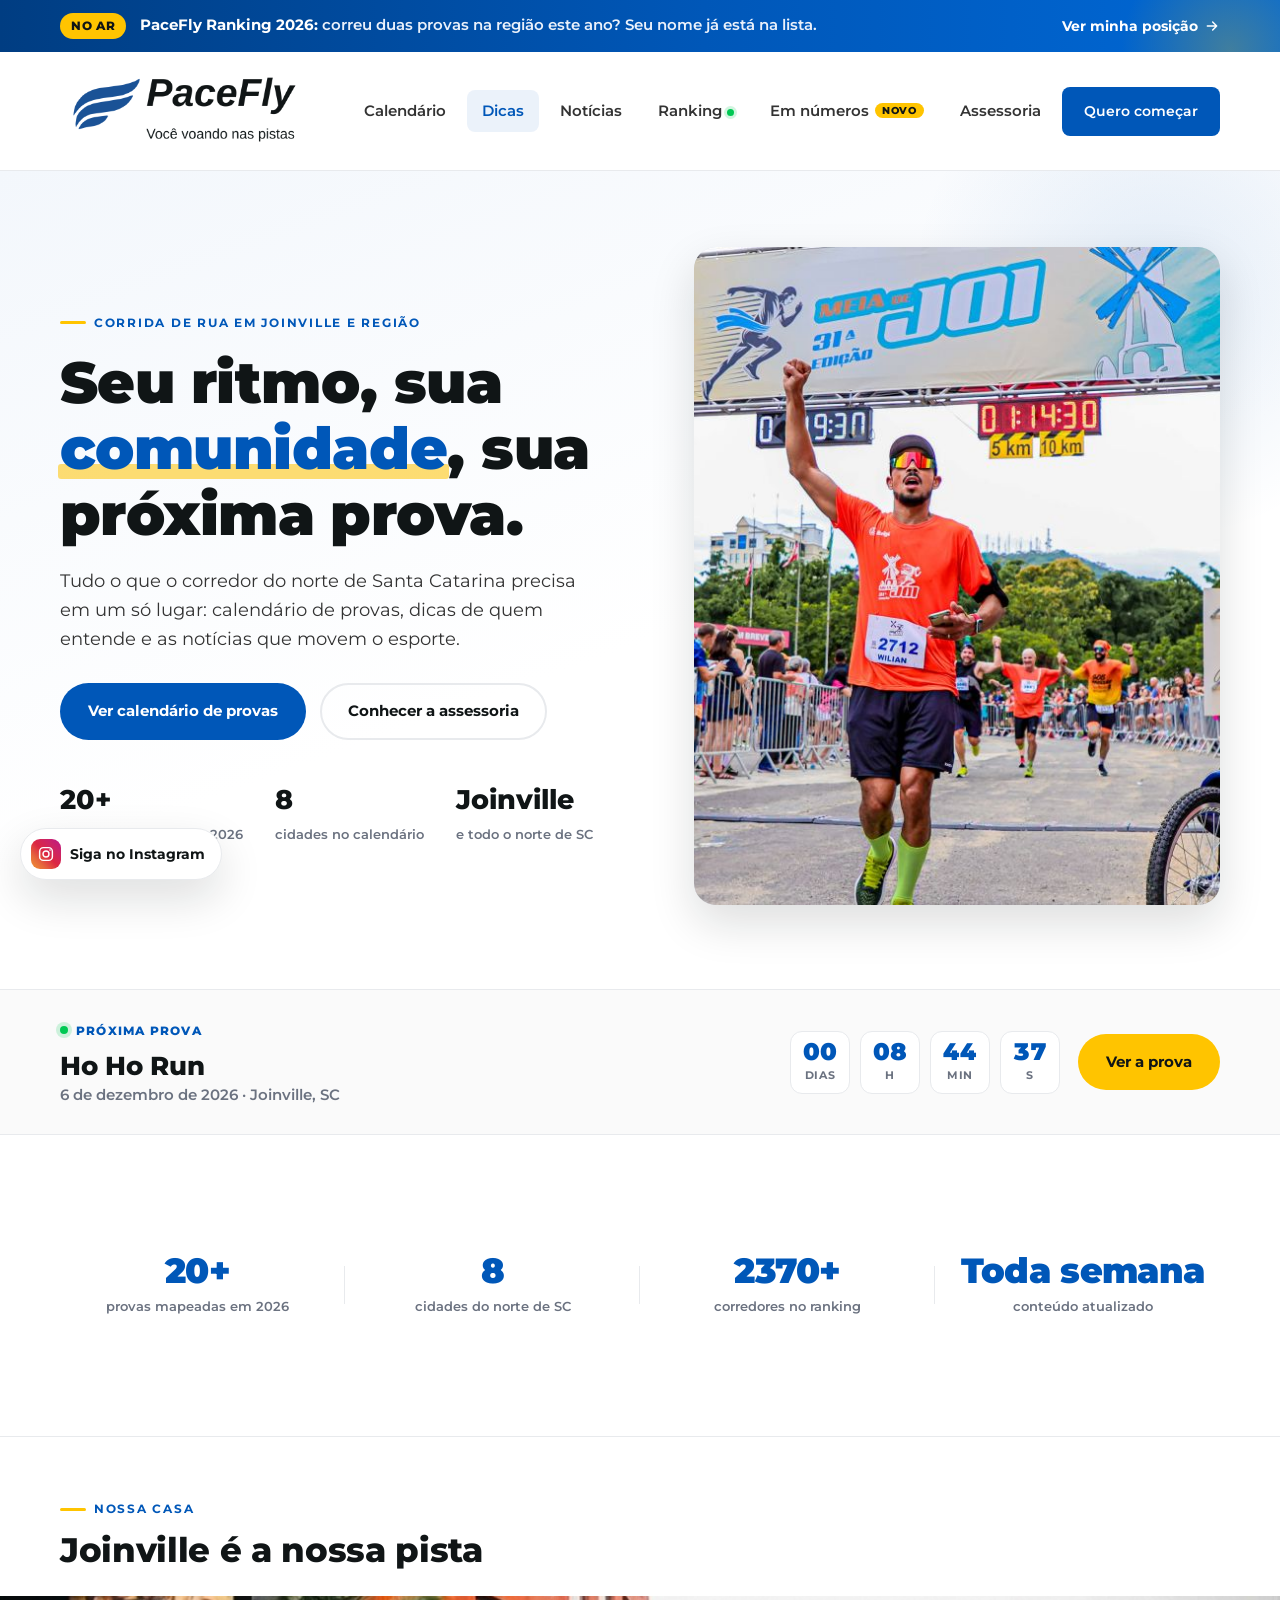
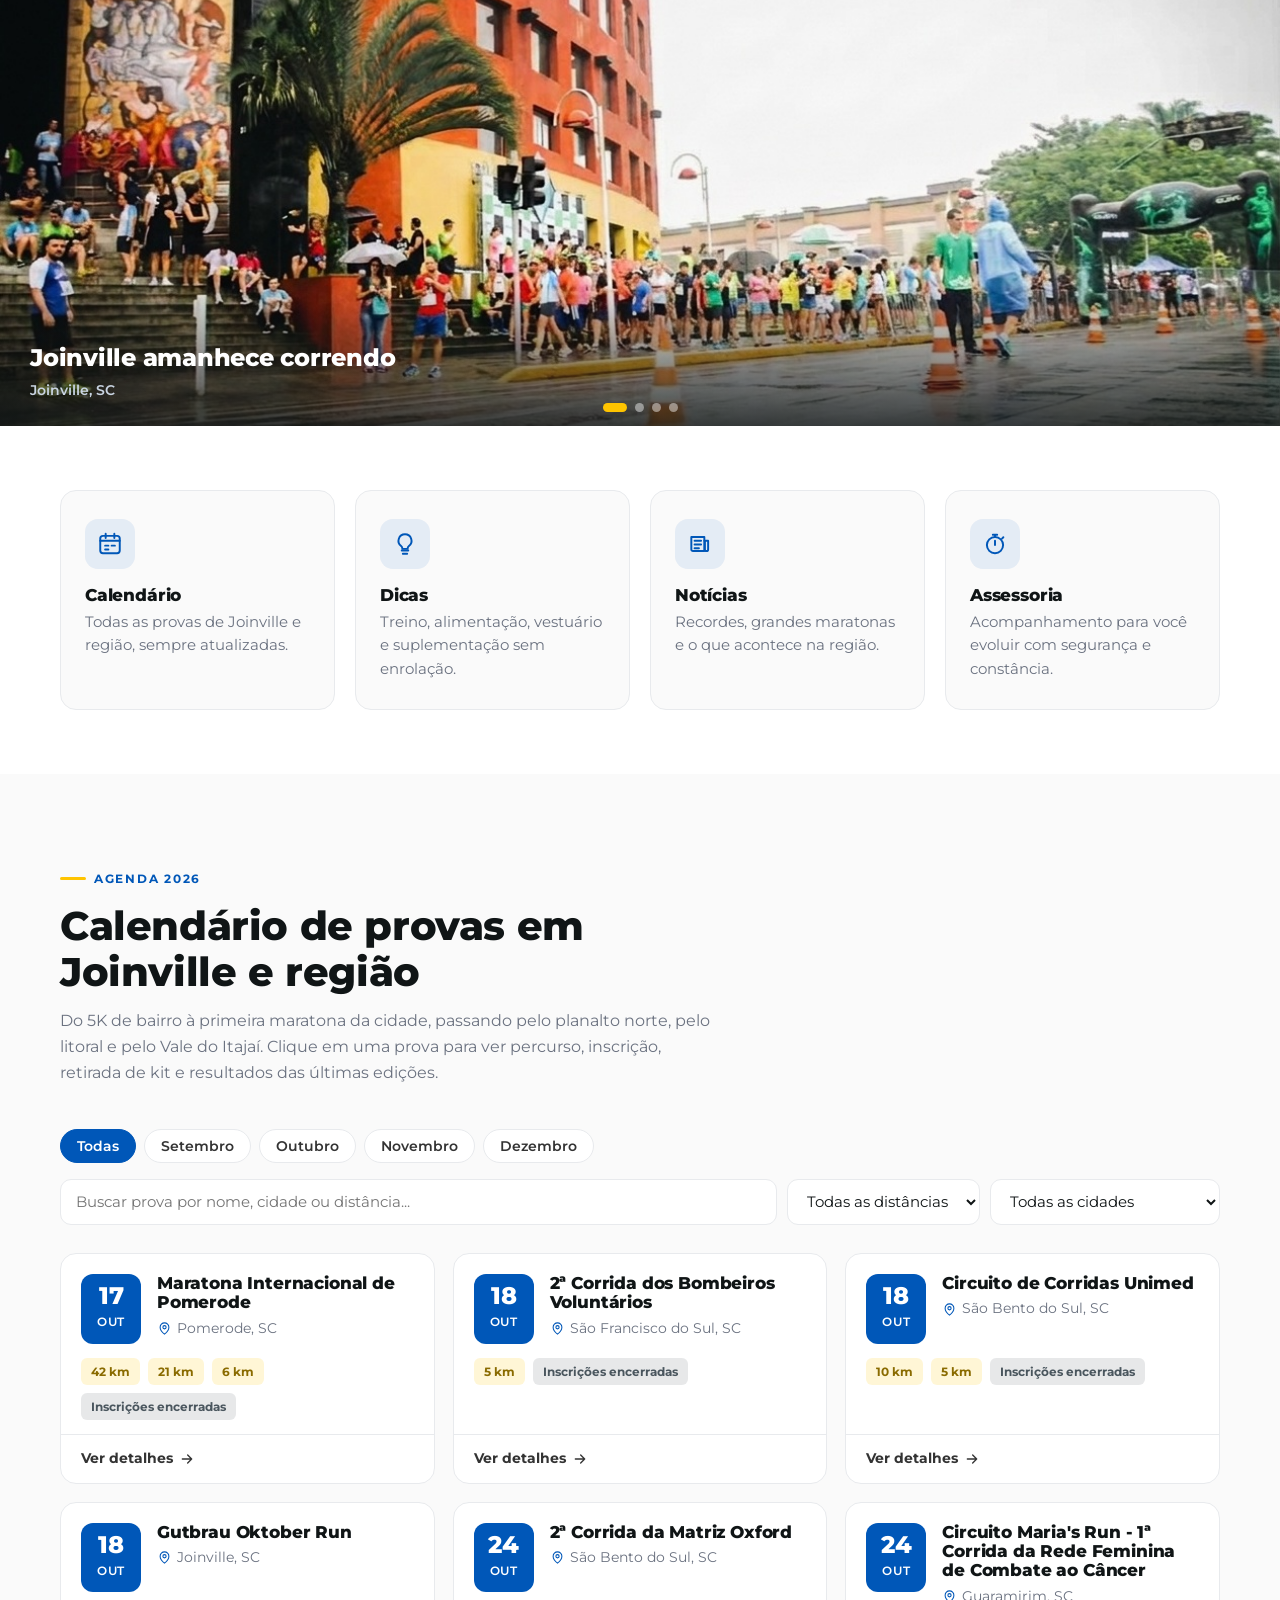
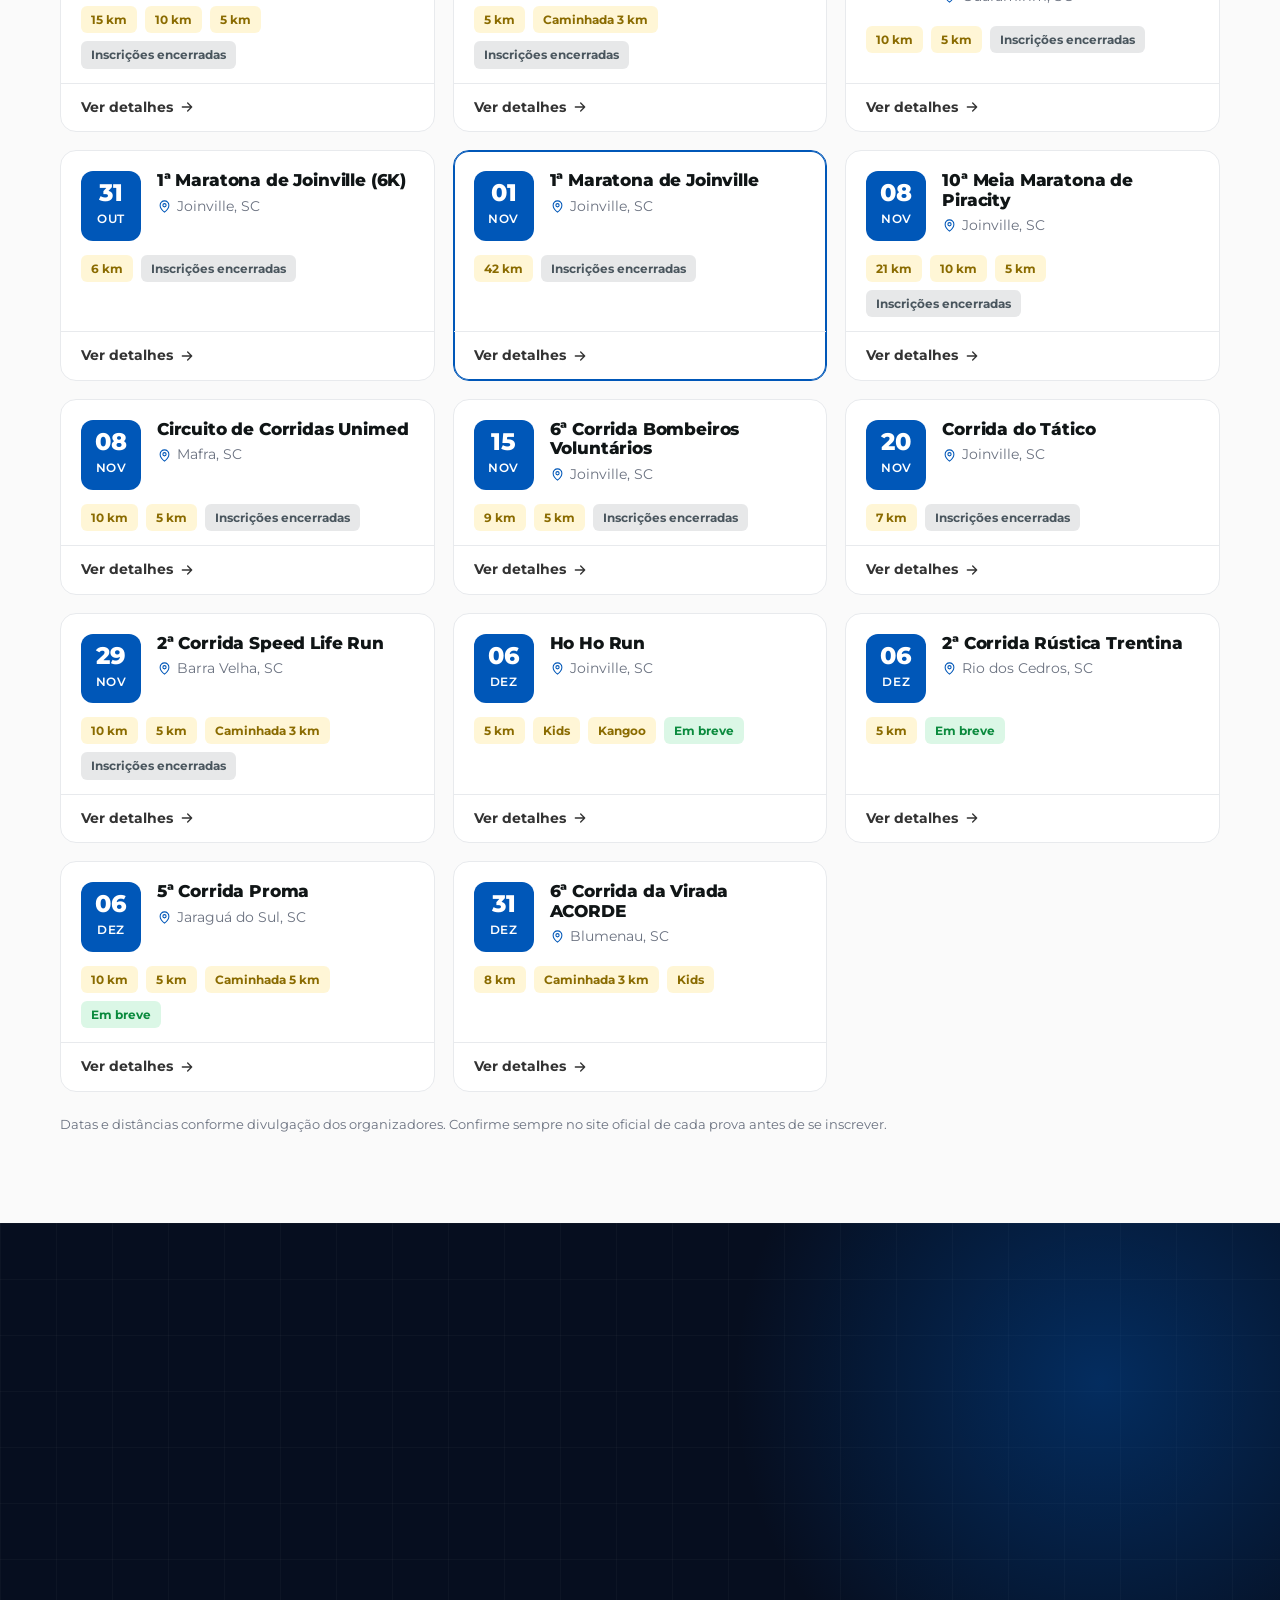
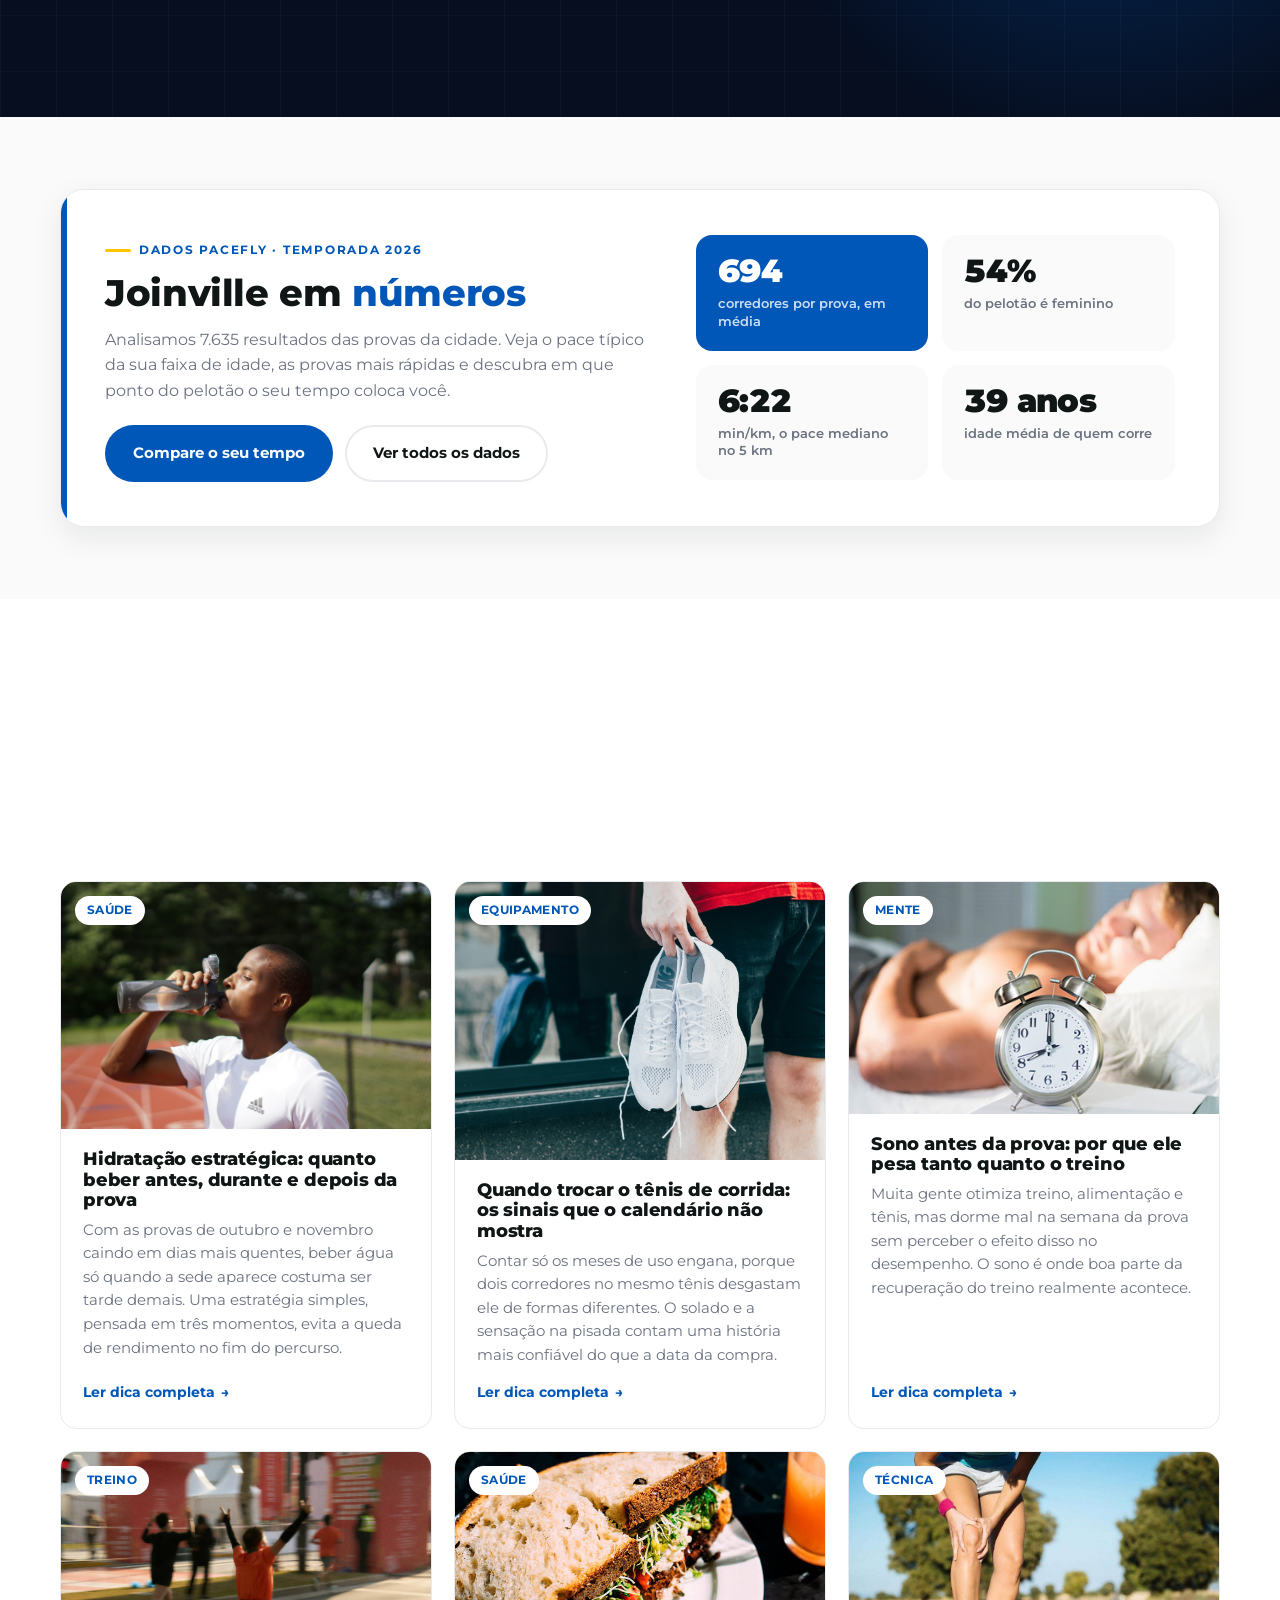
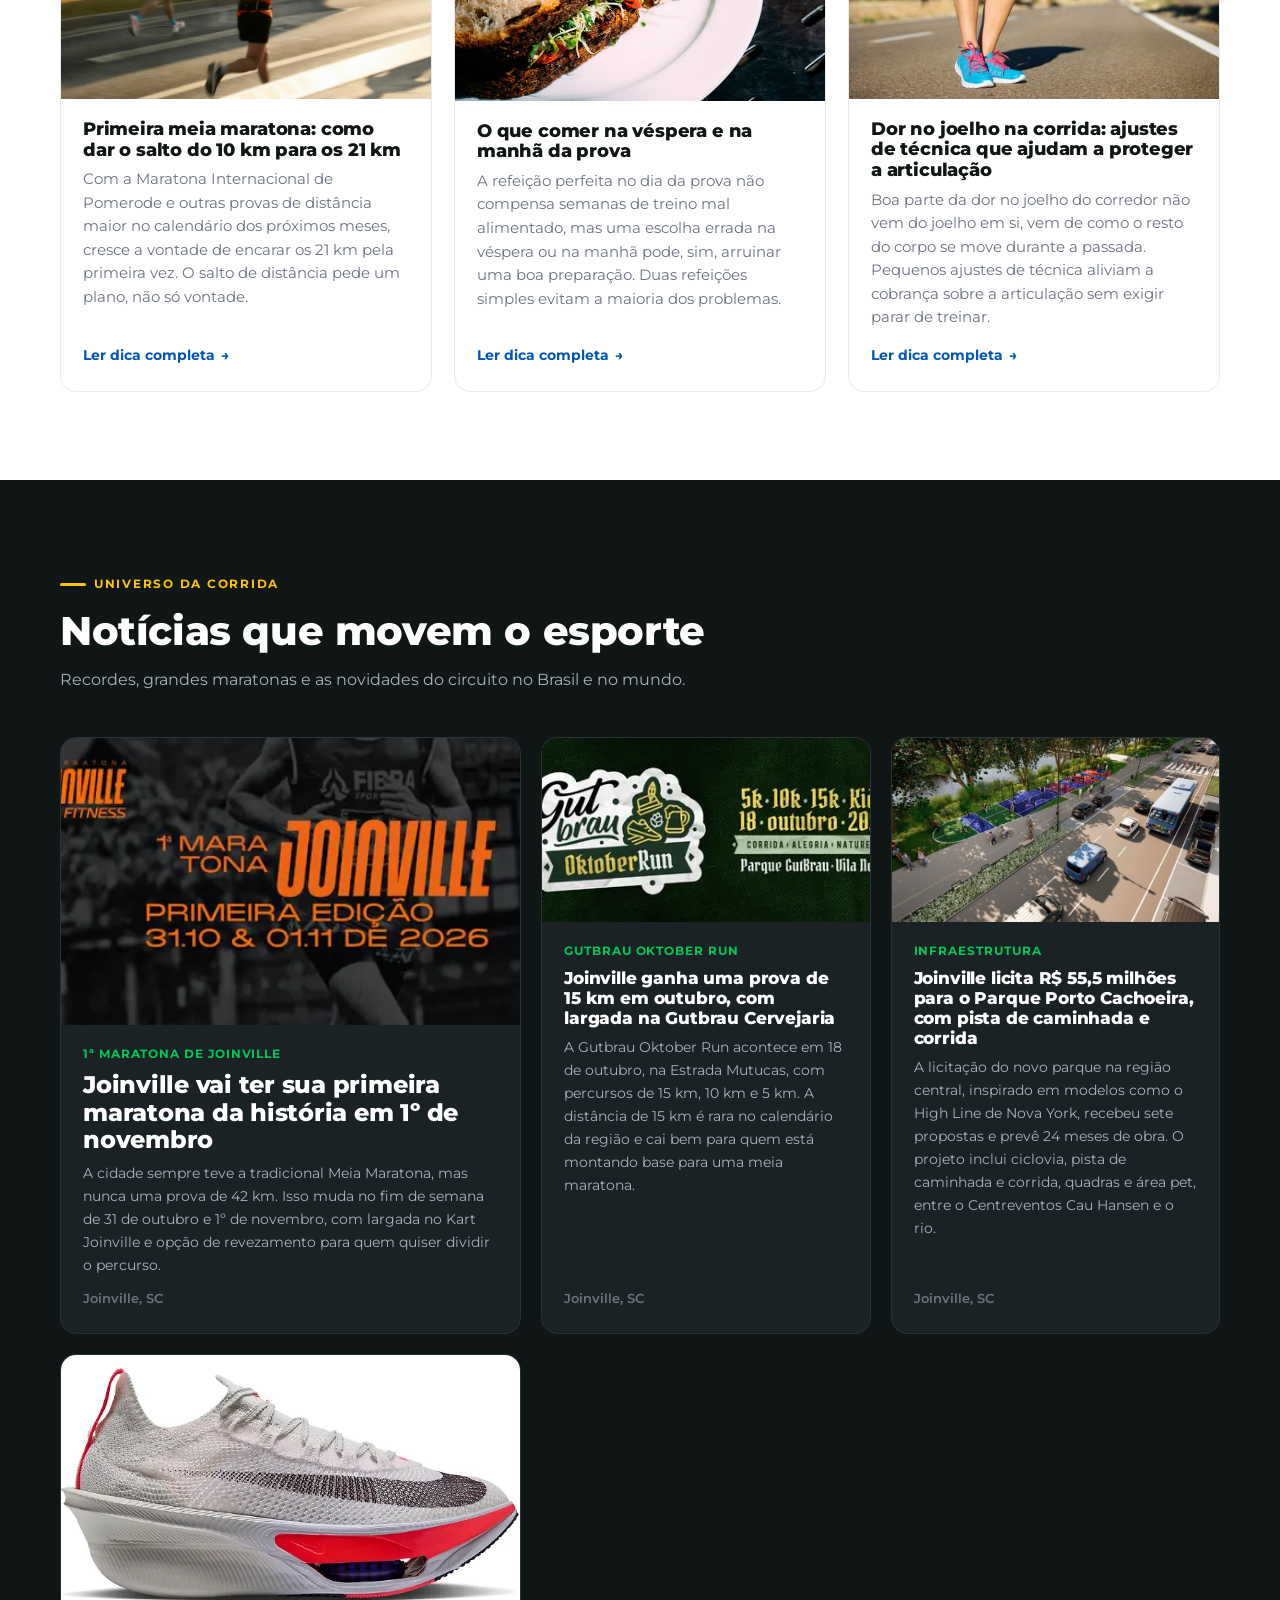
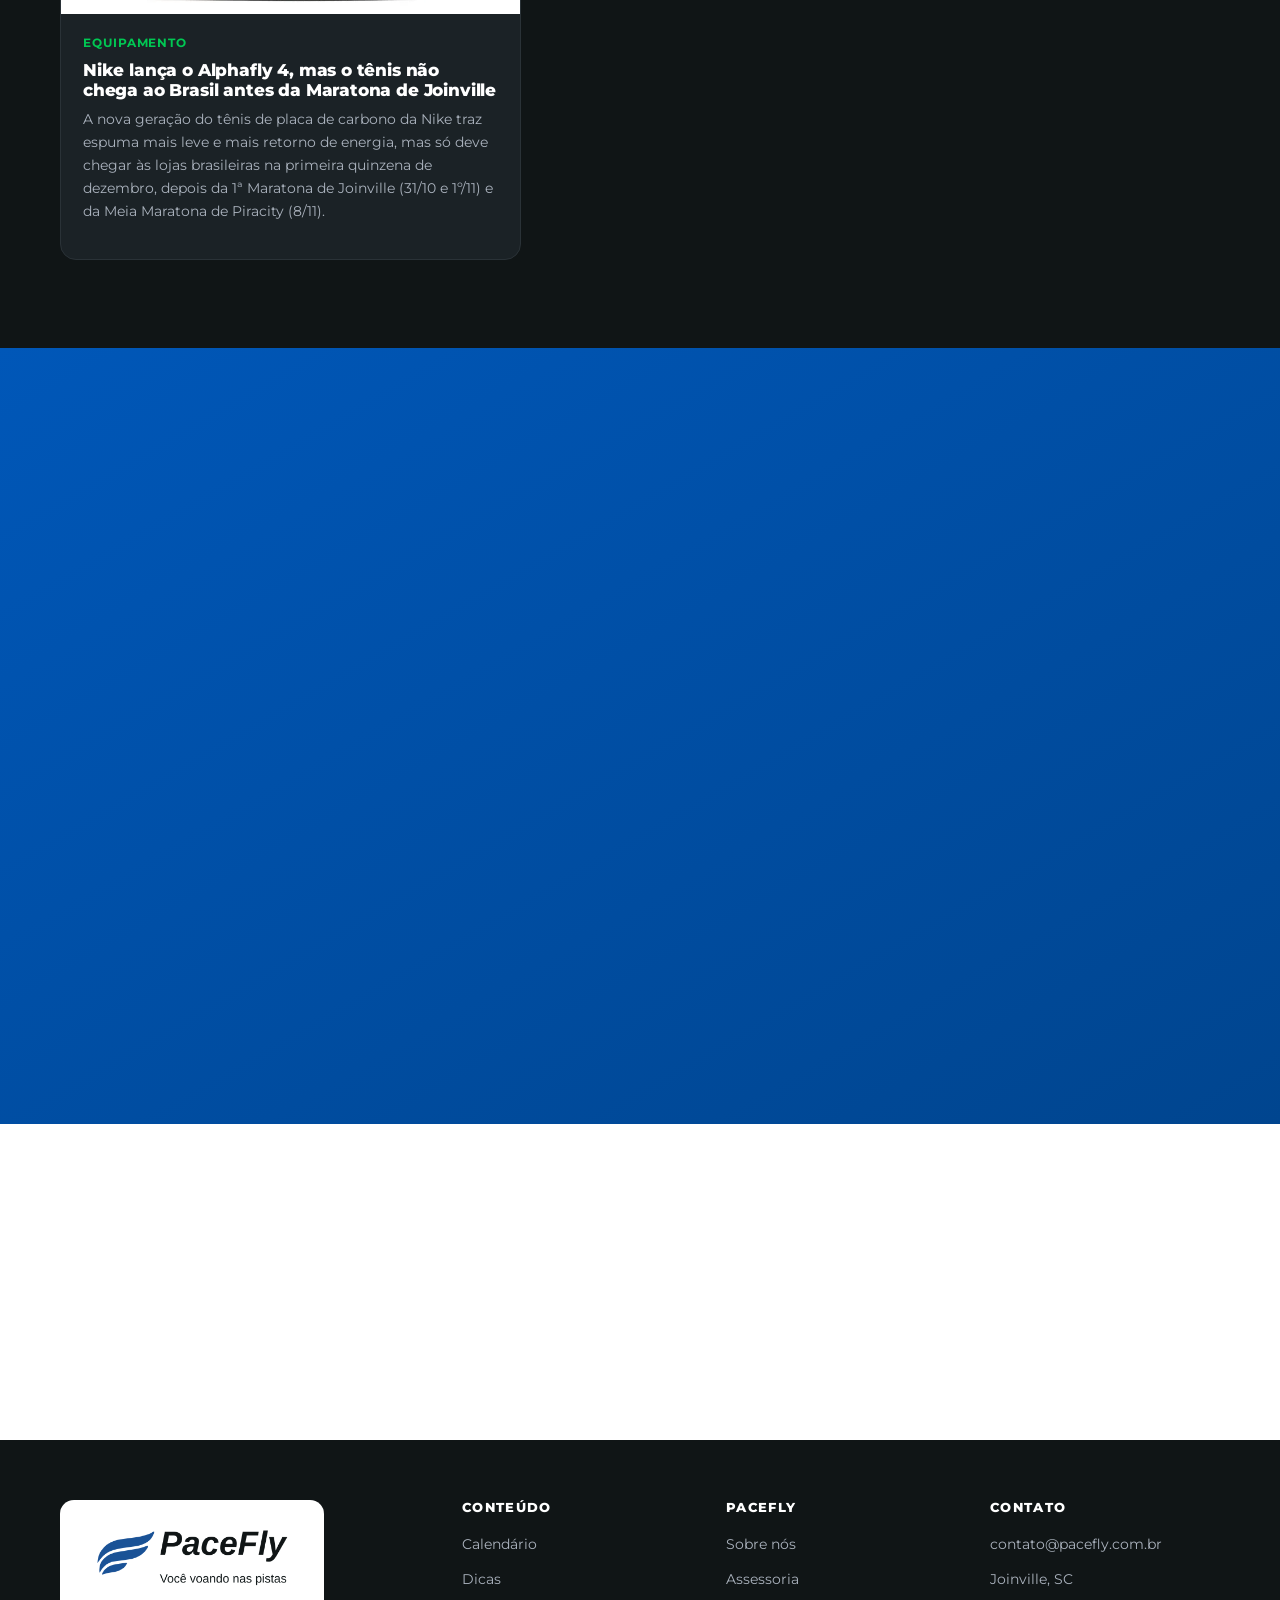
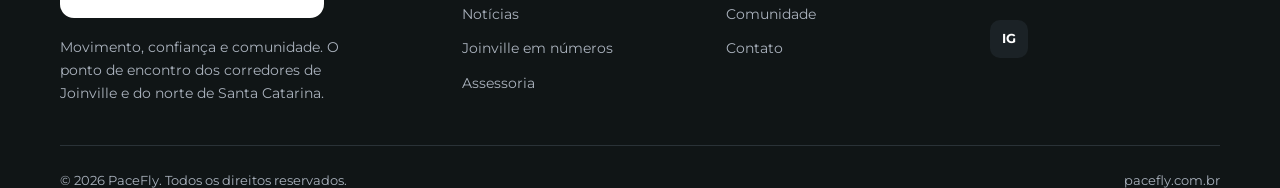
==== commit 3b1f2e8a: "Atualizacao 2026-10-14 22" ====
--- a/index.html
+++ b/index.html
@@ -5,6 +5,21 @@
 <meta name="viewport" content="width=device-width, initial-scale=1.0">
 <title>PaceFly | Corrida de rua em Joinville e região</title>
 <meta name="description" content="Calendário de provas, dicas, notícias e assessoria esportiva para corredores de Joinville e do norte de Santa Catarina.">
+<link rel="canonical" href="https://pacefly.com.br/">
+
+<!-- OPEN GRAPH / PREVIEW AO COMPARTILHAR (WhatsApp, Facebook, etc.) -->
+<meta property="og:type" content="website">
+<meta property="og:site_name" content="PaceFly">
+<meta property="og:title" content="PaceFly | Corrida de rua em Joinville e região">
+<meta property="og:description" content="Calendário de provas, ranking regional, dicas e notícias da corrida de rua em Joinville e no norte de Santa Catarina.">
+<meta property="og:url" content="https://pacefly.com.br/">
+<meta property="og:image" content="https://pacefly.com.br/imagens/cidade/amanhecer-na-cidade/imagem.jpg">
+<meta property="og:locale" content="pt_BR">
+<meta name="twitter:card" content="summary_large_image">
+<meta name="twitter:title" content="PaceFly | Corrida de rua em Joinville e região">
+<meta name="twitter:description" content="Calendário de provas, ranking regional, dicas e notícias da corrida de rua em Joinville e no norte de Santa Catarina.">
+<meta name="twitter:image" content="https://pacefly.com.br/imagens/cidade/amanhecer-na-cidade/imagem.jpg">
+
 <link rel="preconnect" href="https://fonts.googleapis.com">
 <link rel="preconnect" href="https://fonts.gstatic.com" crossorigin>
 <link href="https://fonts.googleapis.com/css2?family=Montserrat:wght@400;500;600;700;800;900&display=swap" rel="stylesheet">
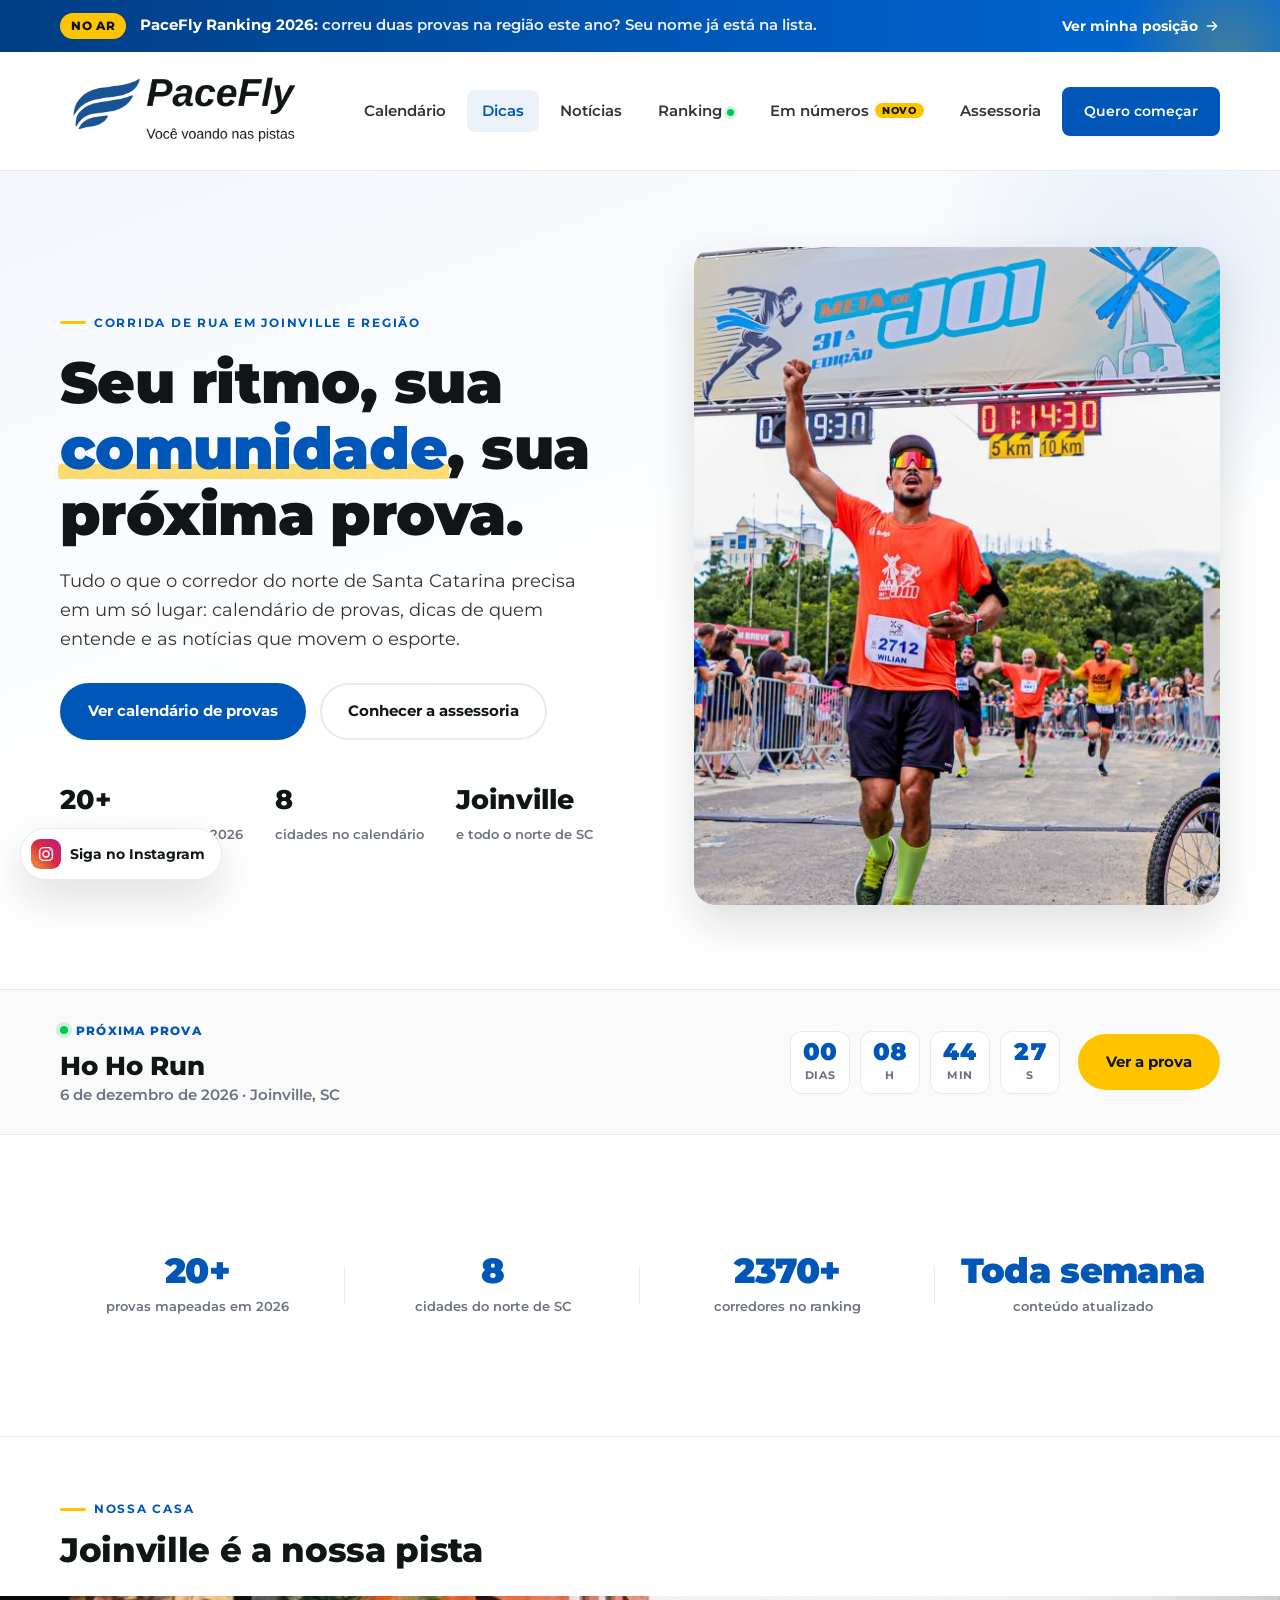
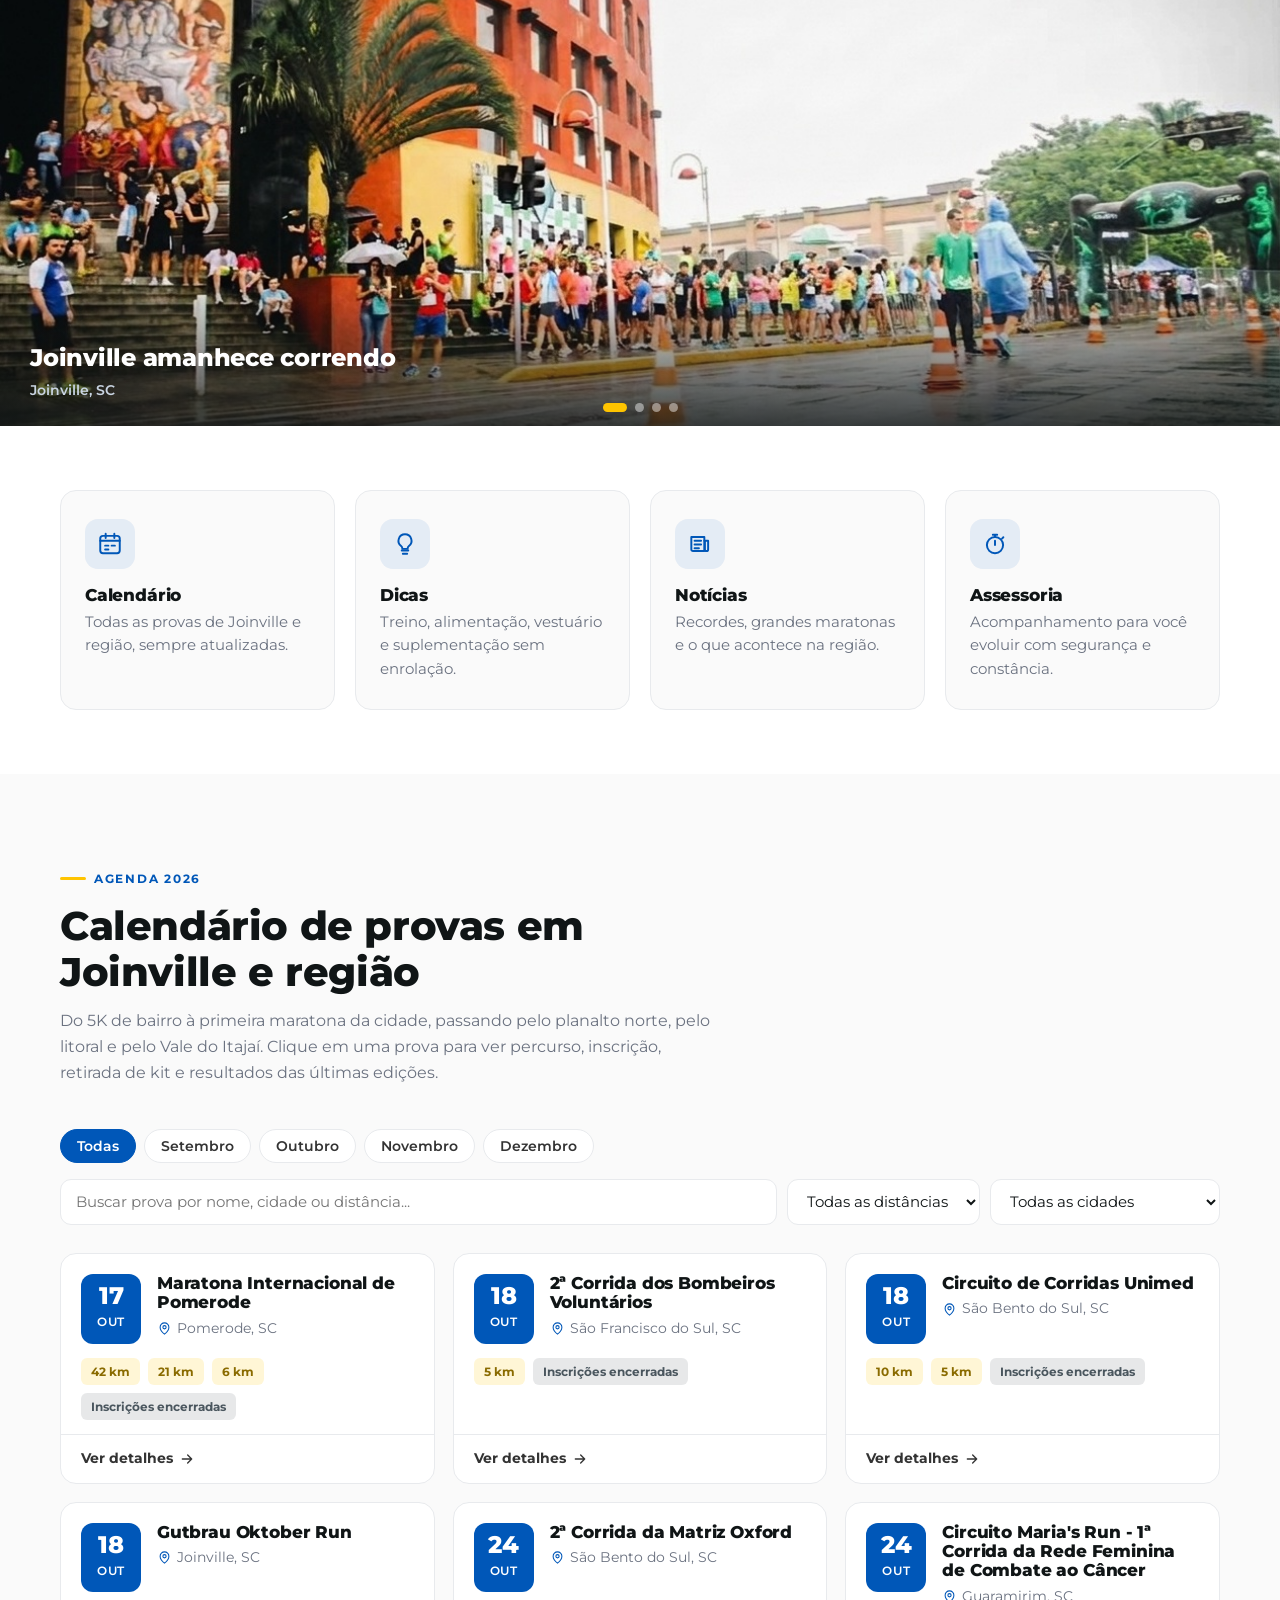
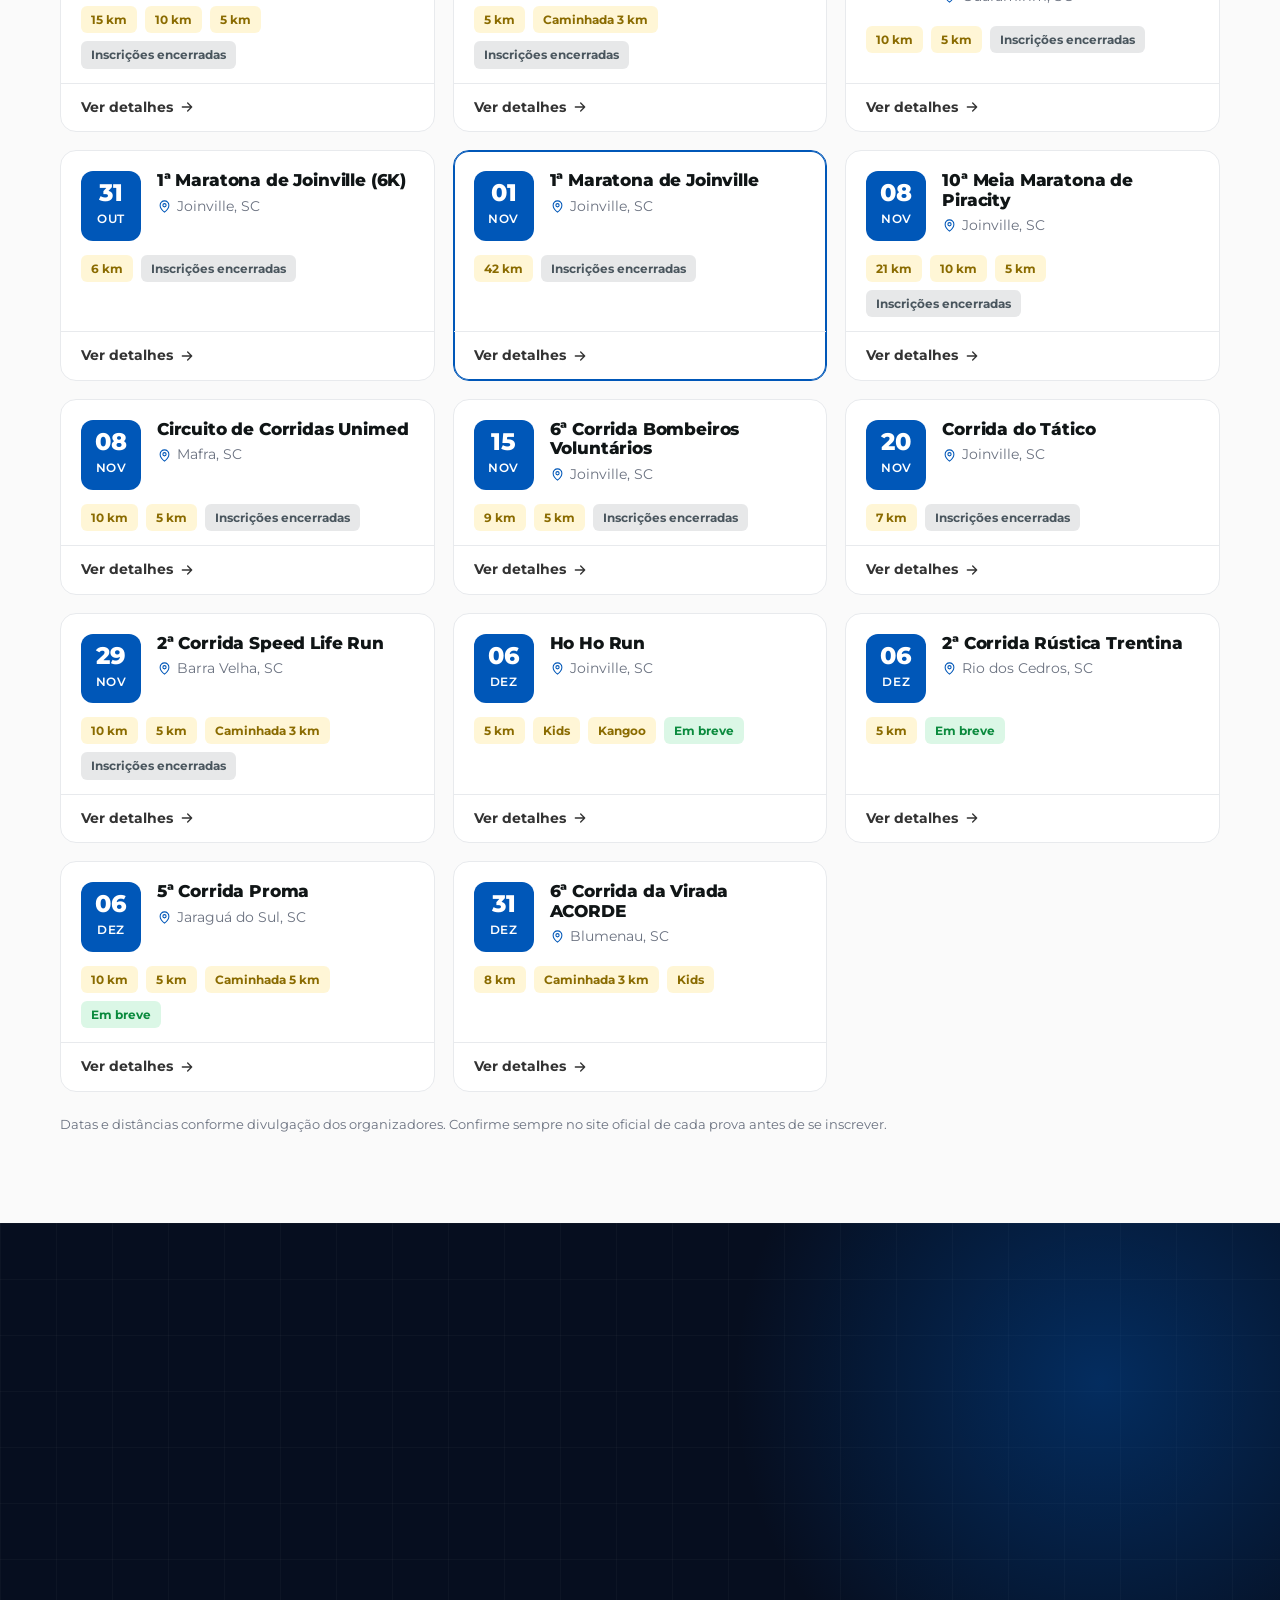
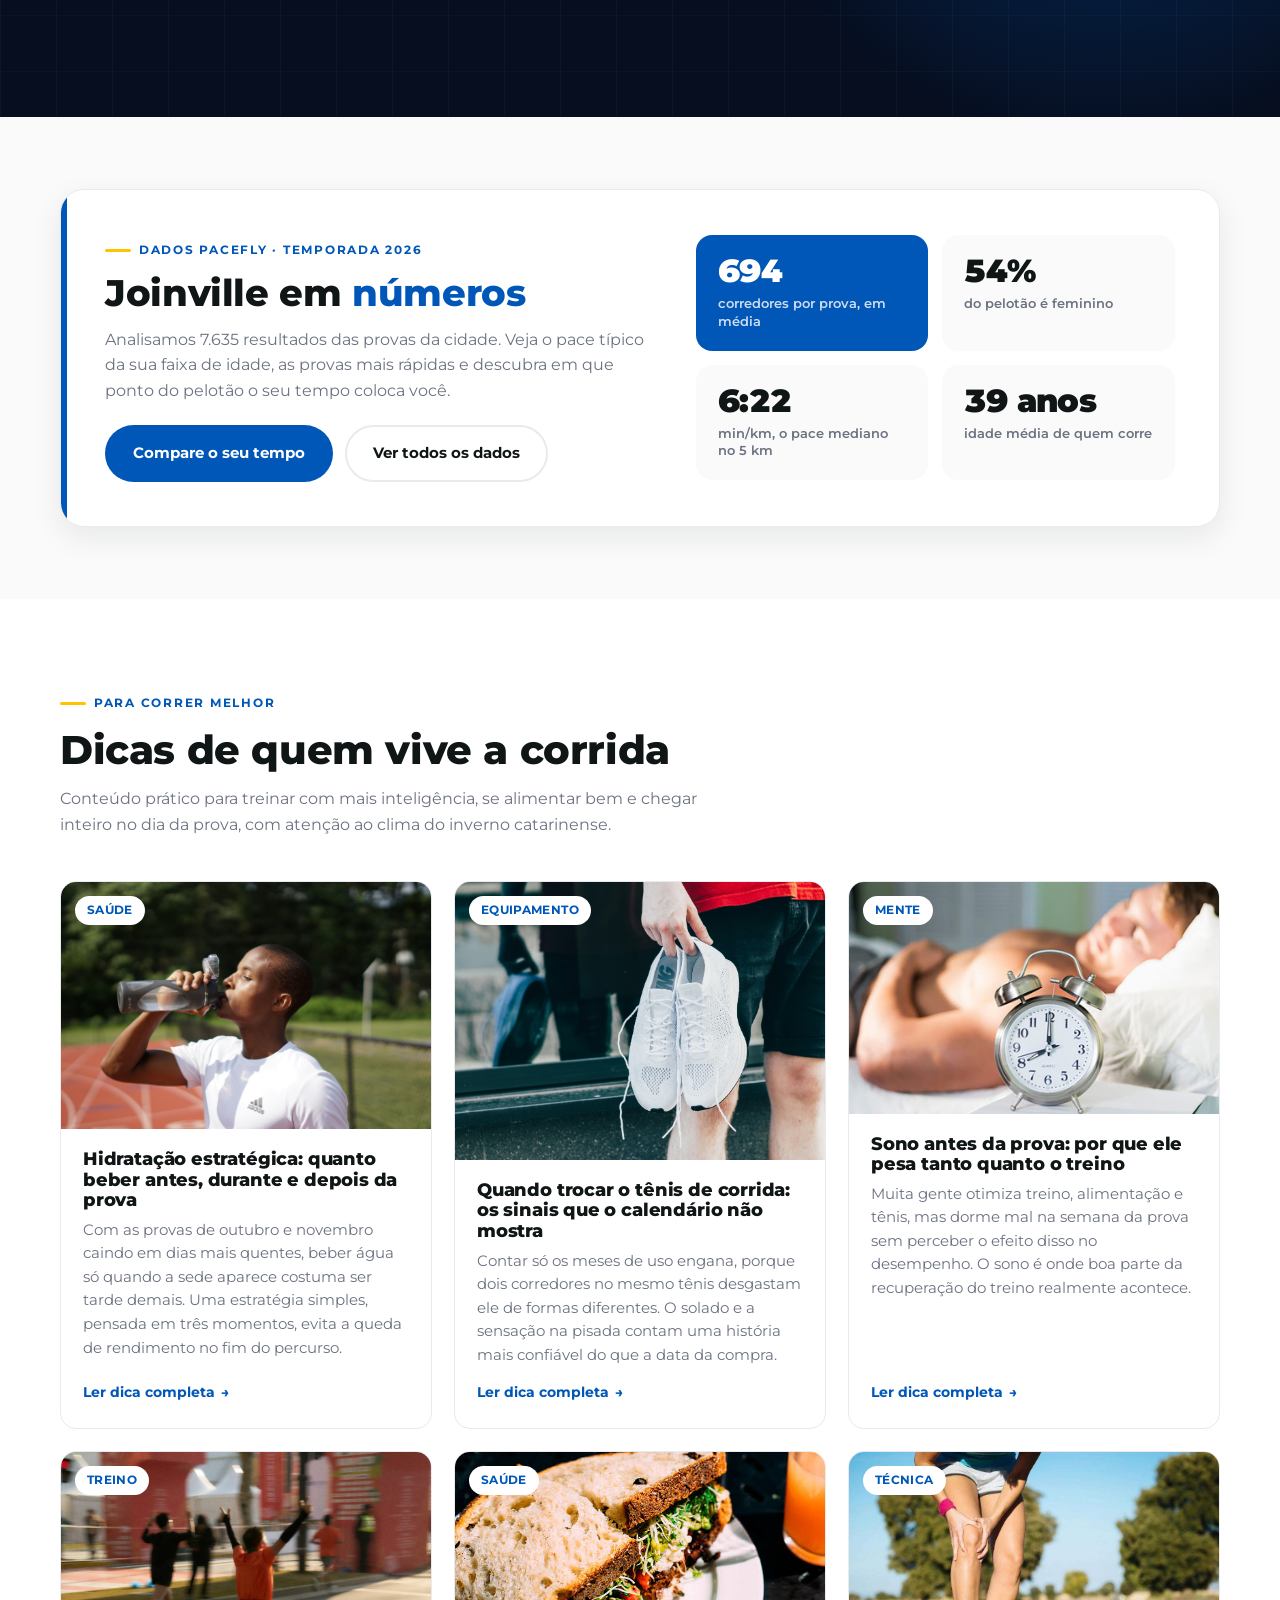
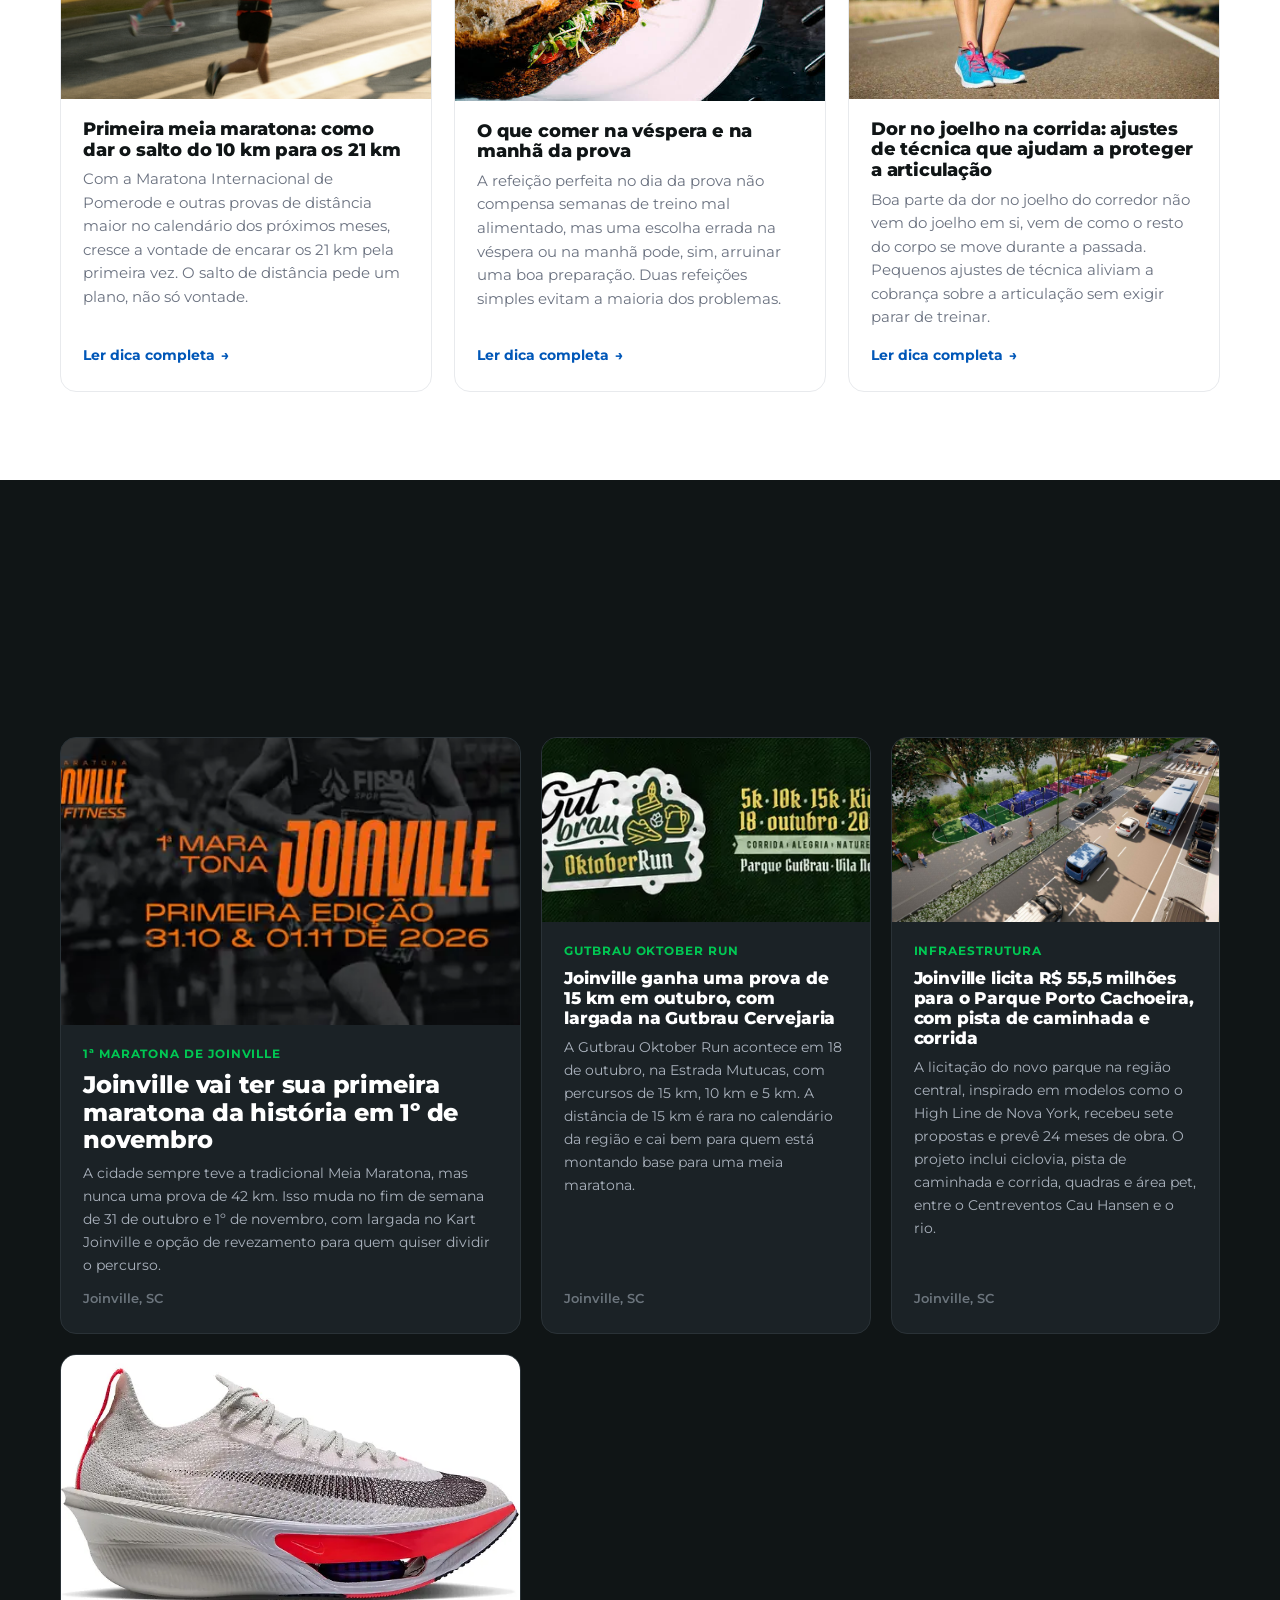
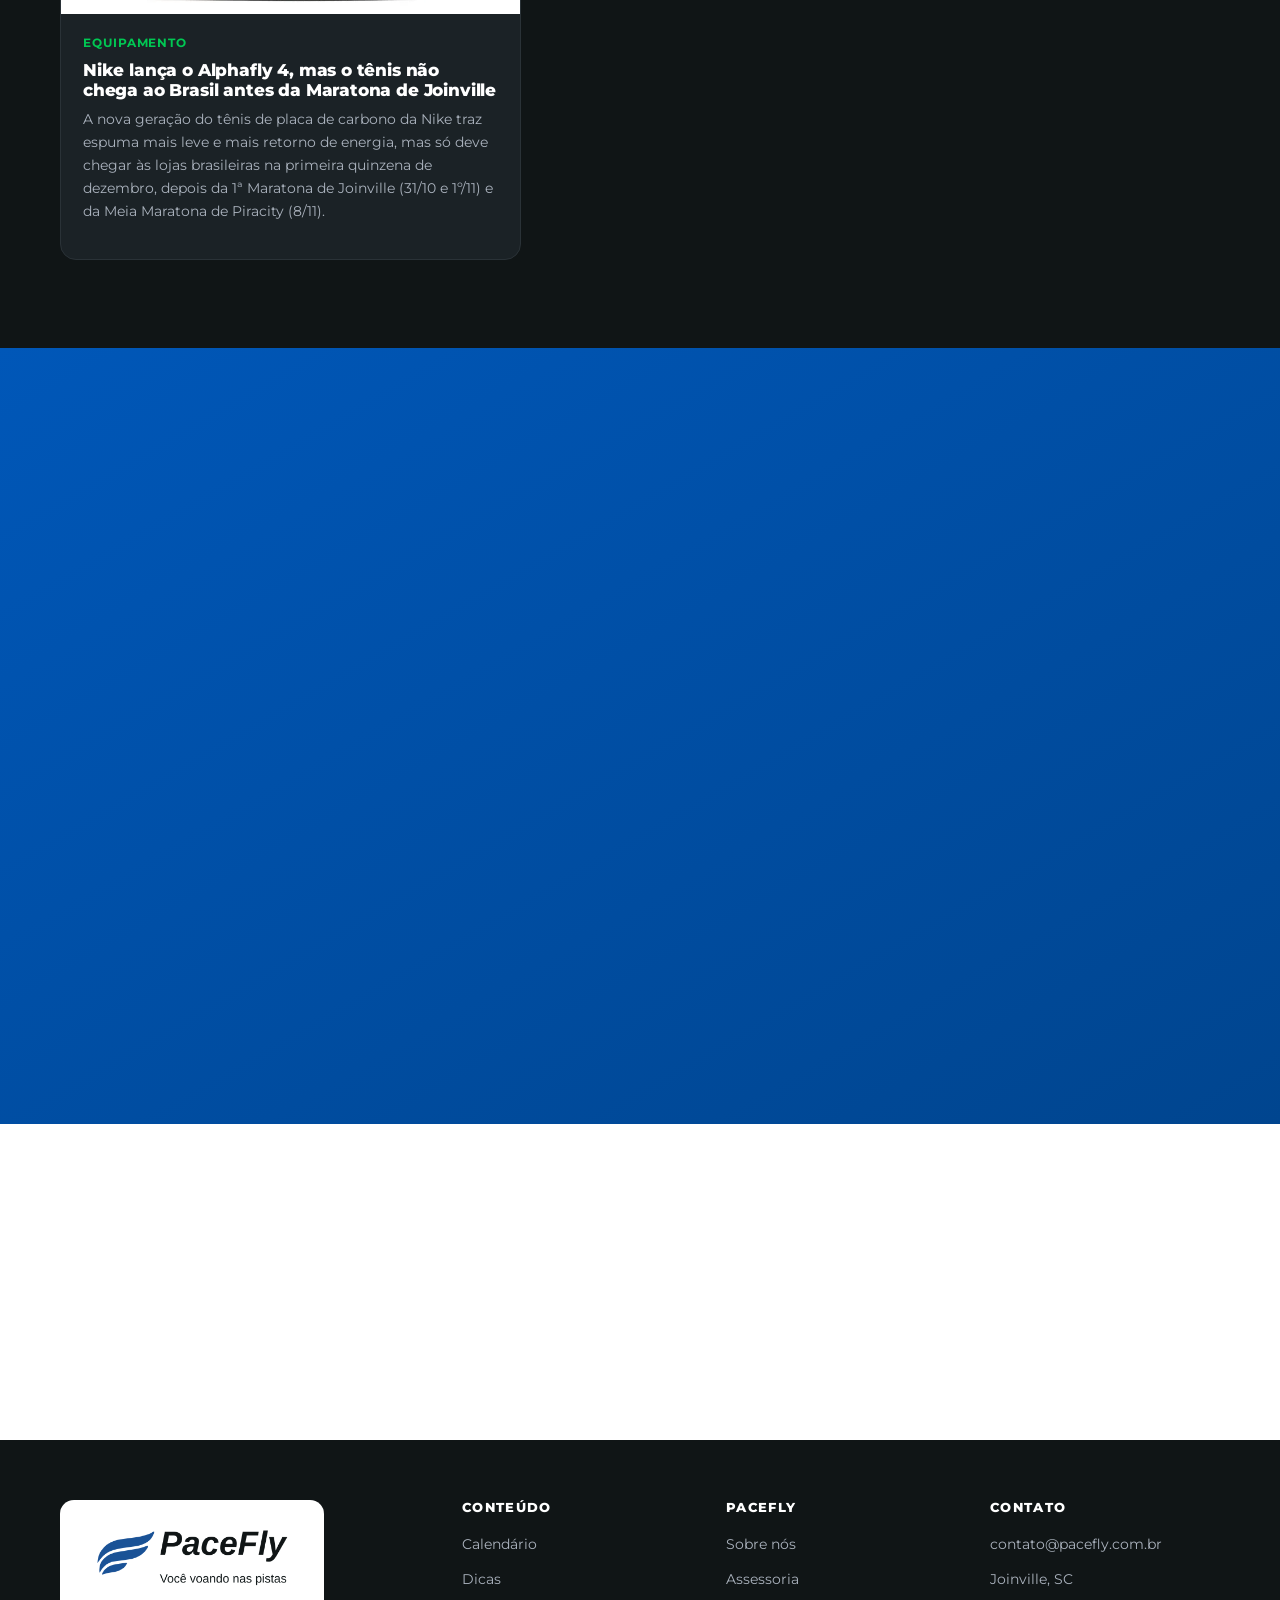
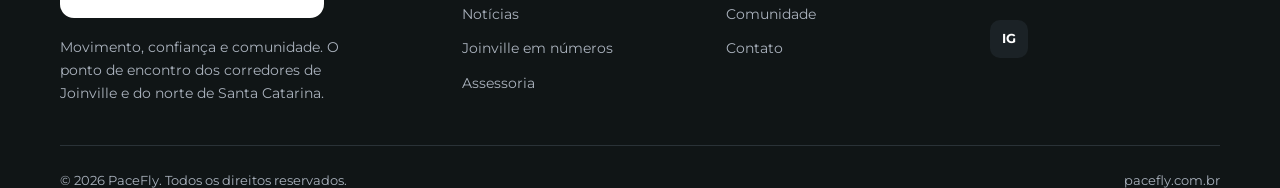
==== commit 14fe758f: "Atualizacao 2026-10-14 23" ====
--- a/index.html
+++ b/index.html
@@ -13,12 +13,14 @@
 <meta property="og:title" content="PaceFly | Corrida de rua em Joinville e região">
 <meta property="og:description" content="Calendário de provas, ranking regional, dicas e notícias da corrida de rua em Joinville e no norte de Santa Catarina.">
 <meta property="og:url" content="https://pacefly.com.br/">
-<meta property="og:image" content="https://pacefly.com.br/imagens/cidade/amanhecer-na-cidade/imagem.jpg">
+<meta property="og:image" content="https://pacefly.com.br/assets/og-institucional.png">
+<meta property="og:image:width" content="1200">
+<meta property="og:image:height" content="630">
 <meta property="og:locale" content="pt_BR">
 <meta name="twitter:card" content="summary_large_image">
 <meta name="twitter:title" content="PaceFly | Corrida de rua em Joinville e região">
 <meta name="twitter:description" content="Calendário de provas, ranking regional, dicas e notícias da corrida de rua em Joinville e no norte de Santa Catarina.">
-<meta name="twitter:image" content="https://pacefly.com.br/imagens/cidade/amanhecer-na-cidade/imagem.jpg">
+<meta name="twitter:image" content="https://pacefly.com.br/assets/og-institucional.png">
 
 <link rel="preconnect" href="https://fonts.googleapis.com">
 <link rel="preconnect" href="https://fonts.gstatic.com" crossorigin>
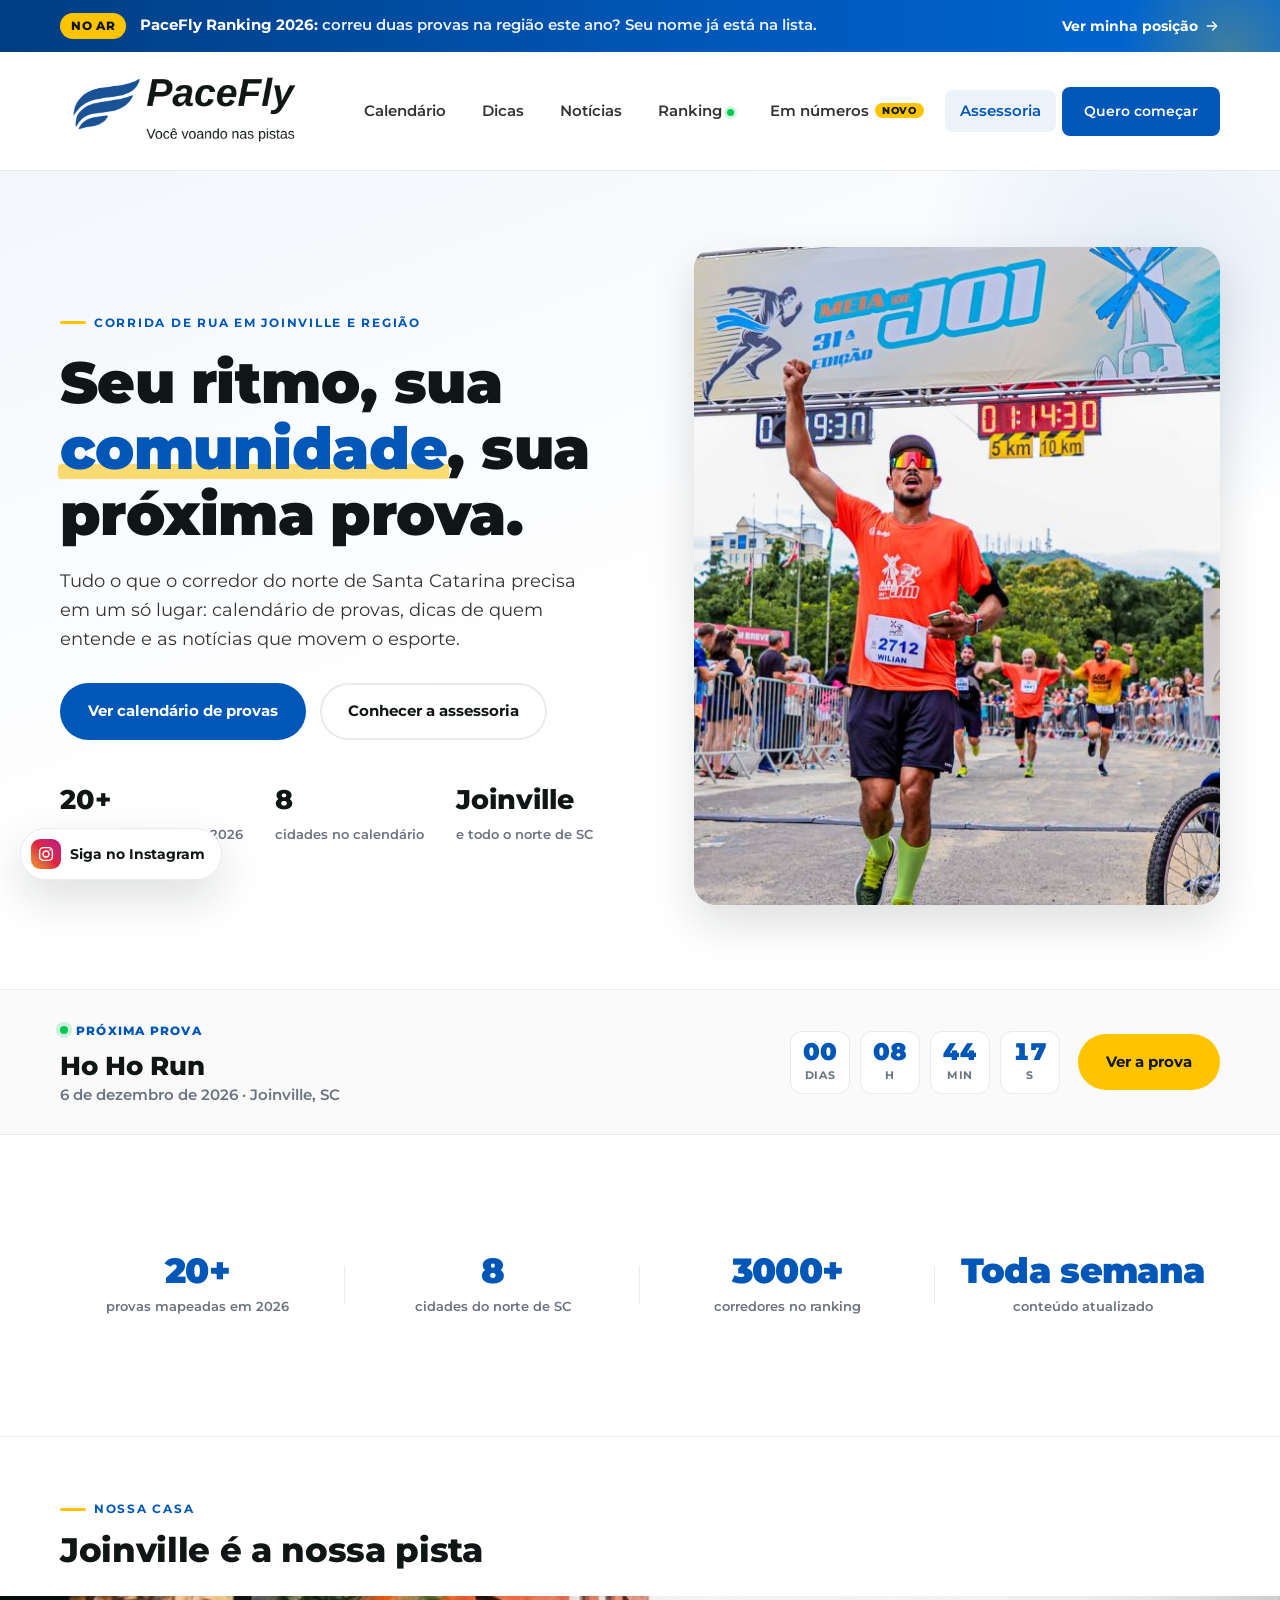
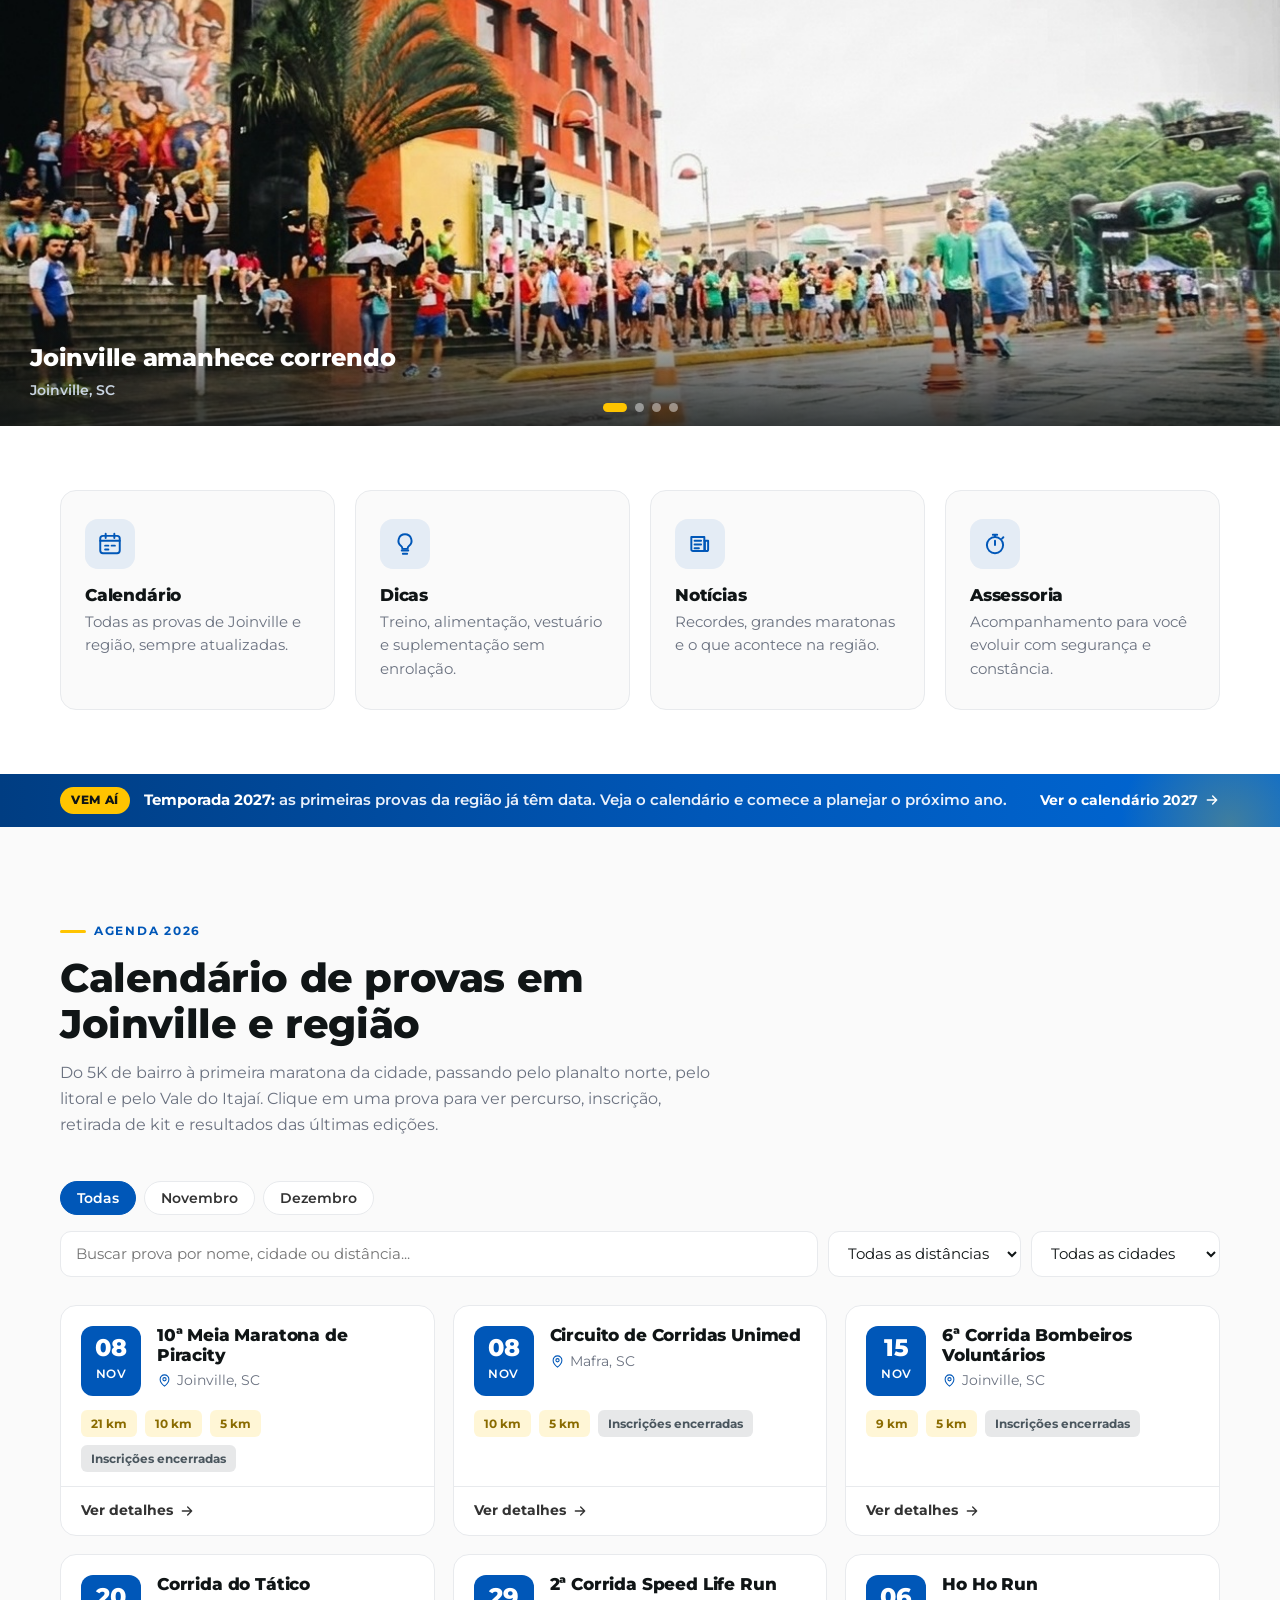
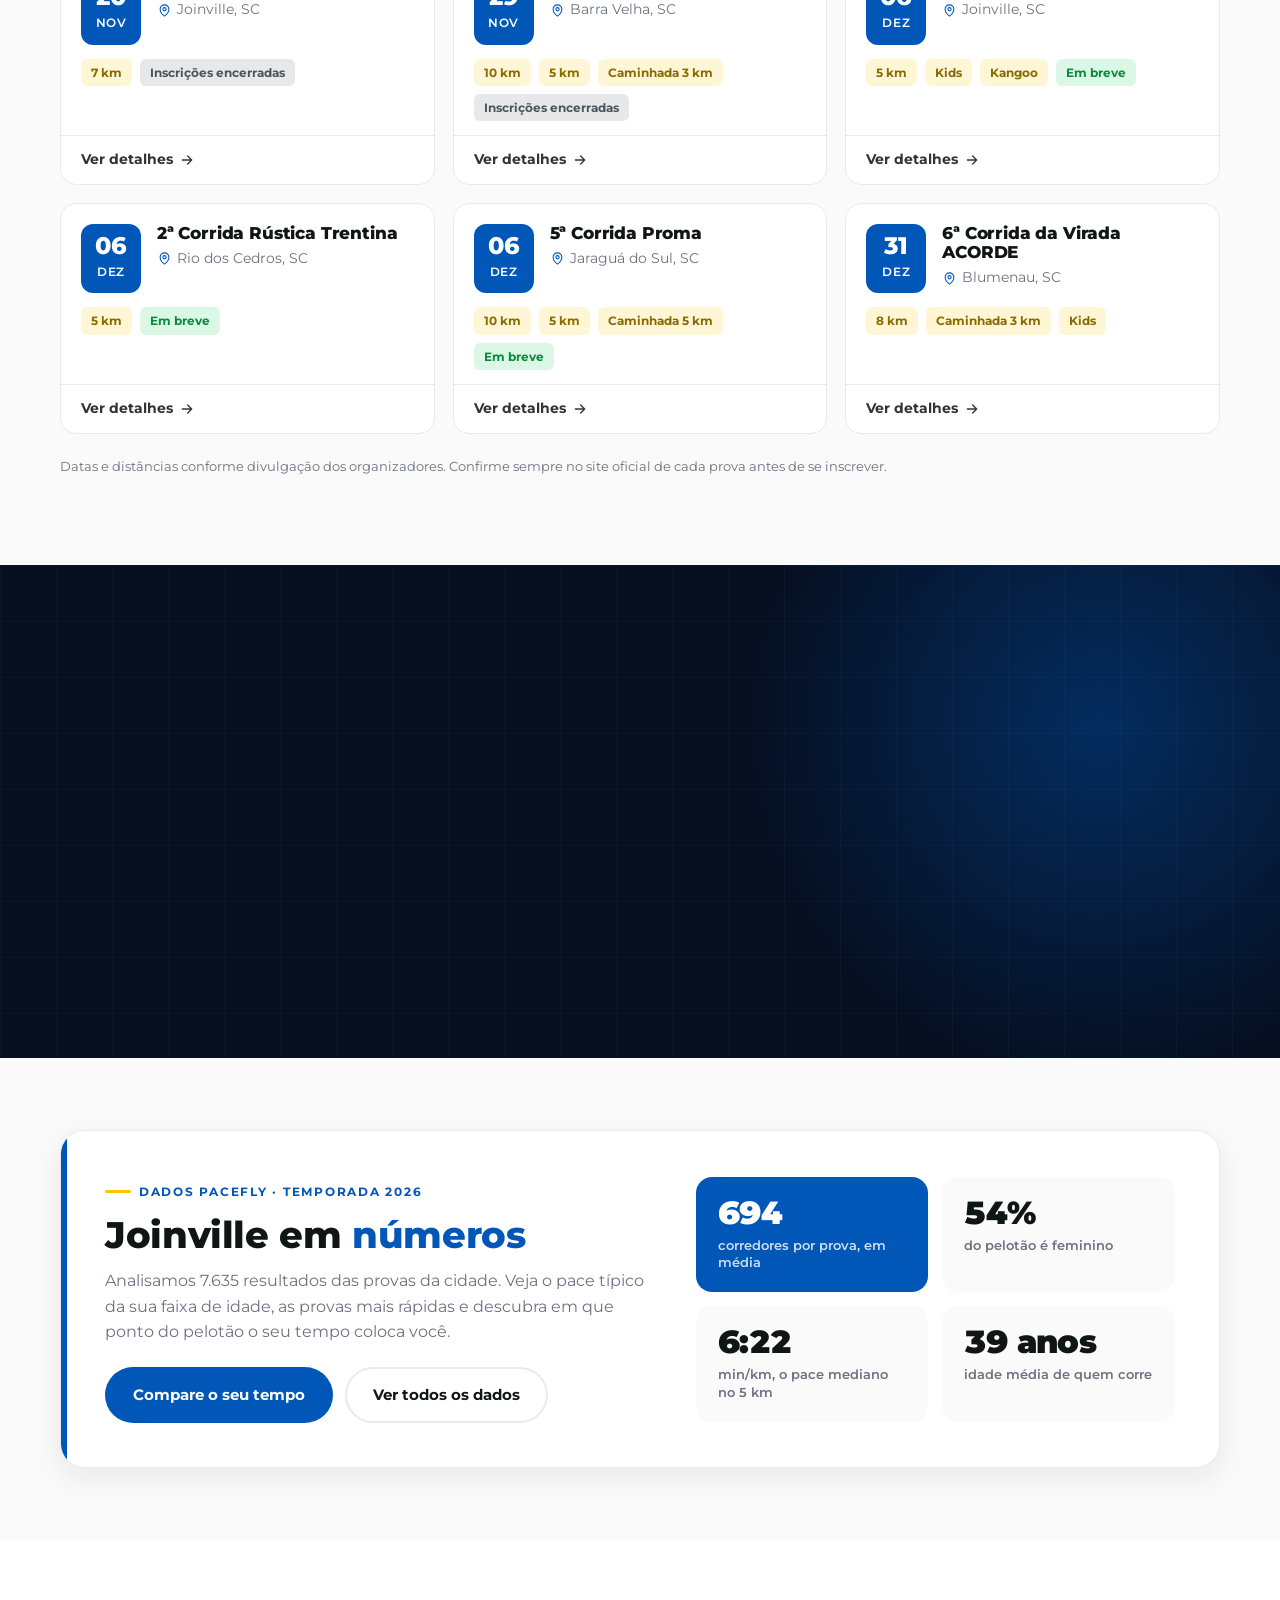
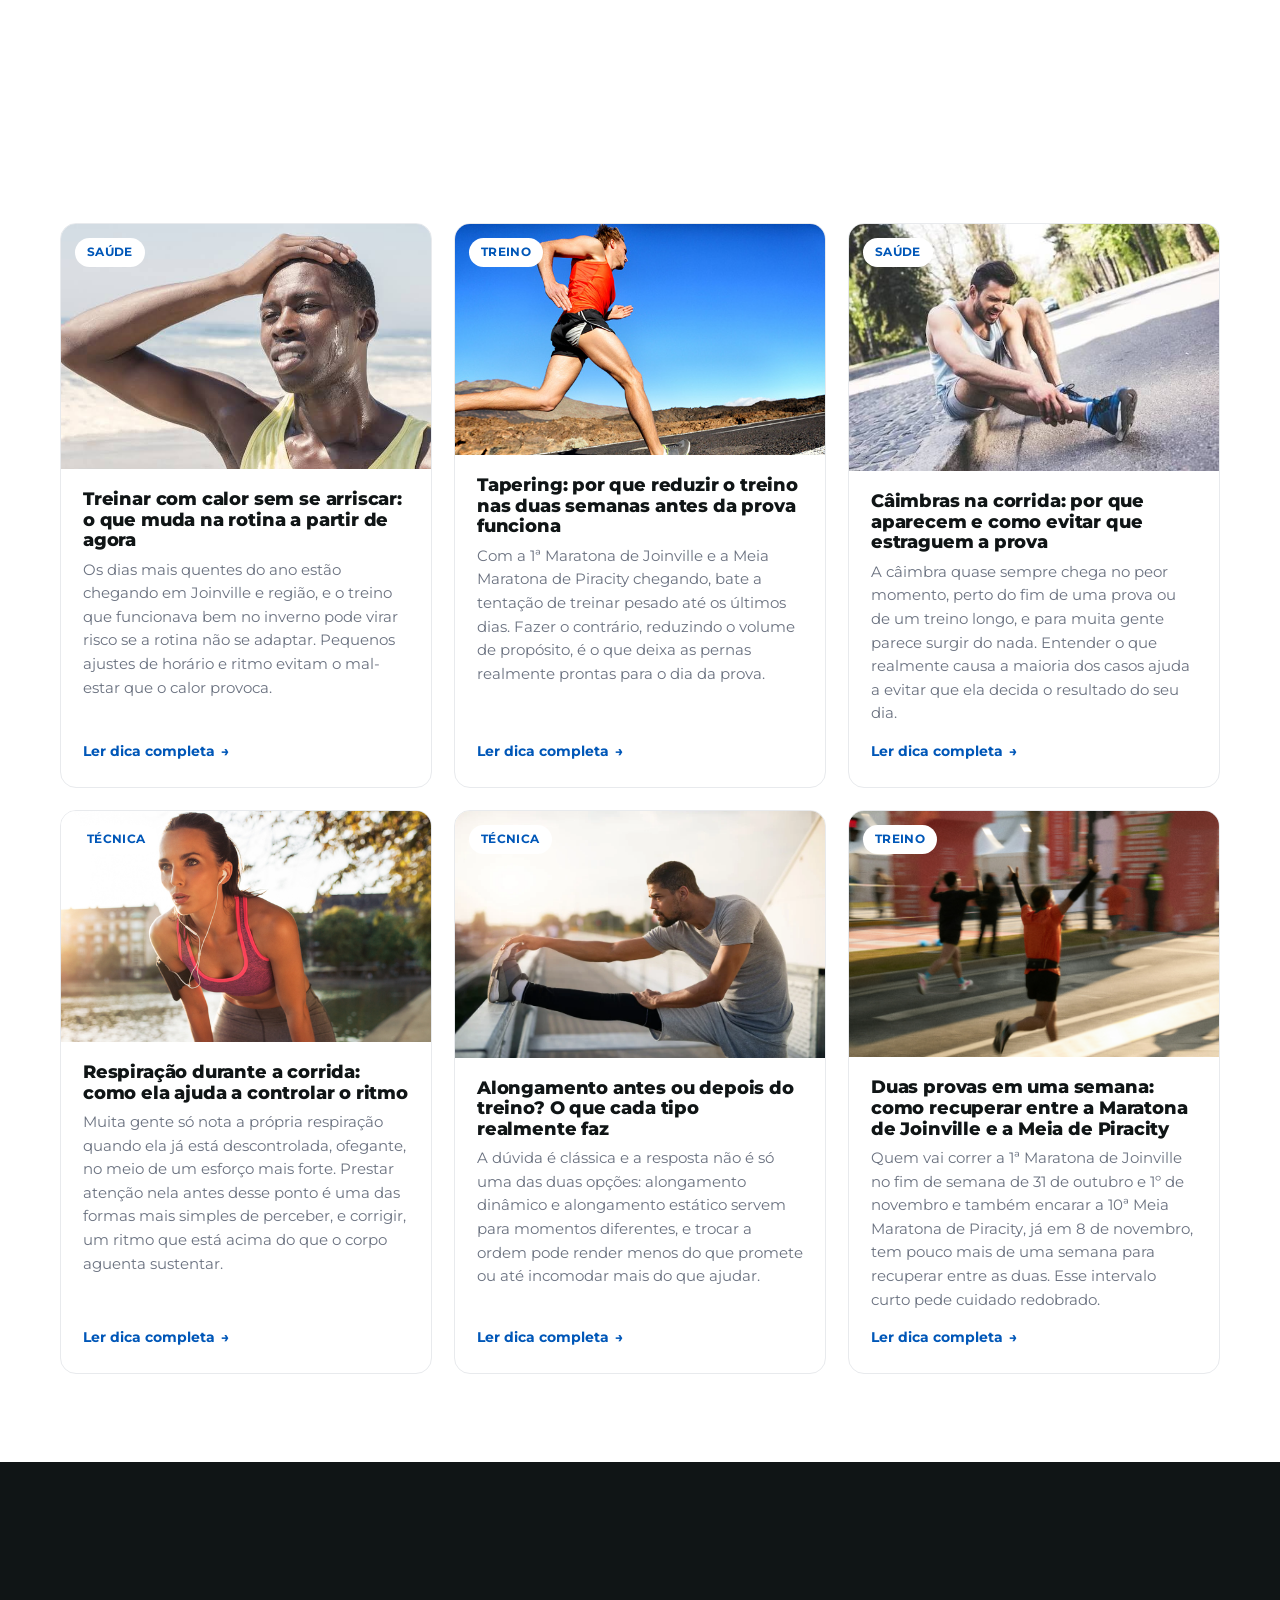
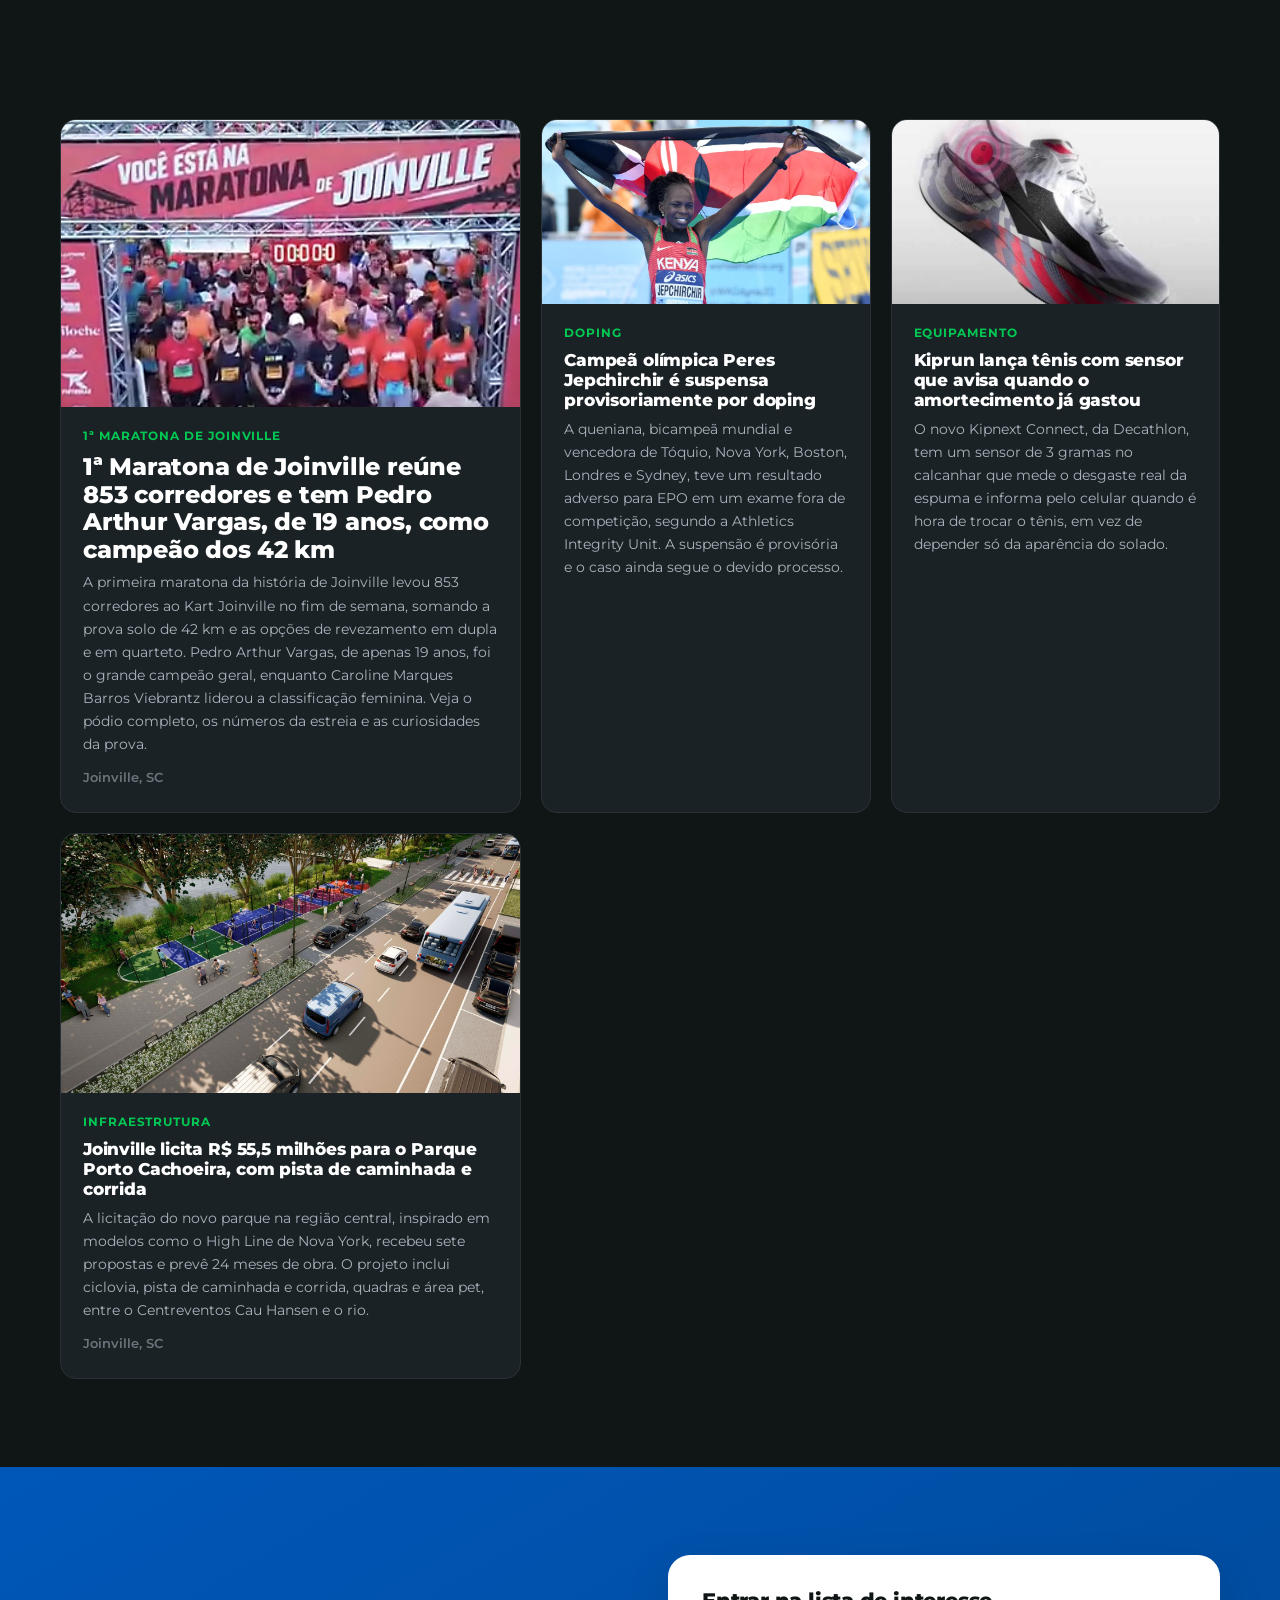
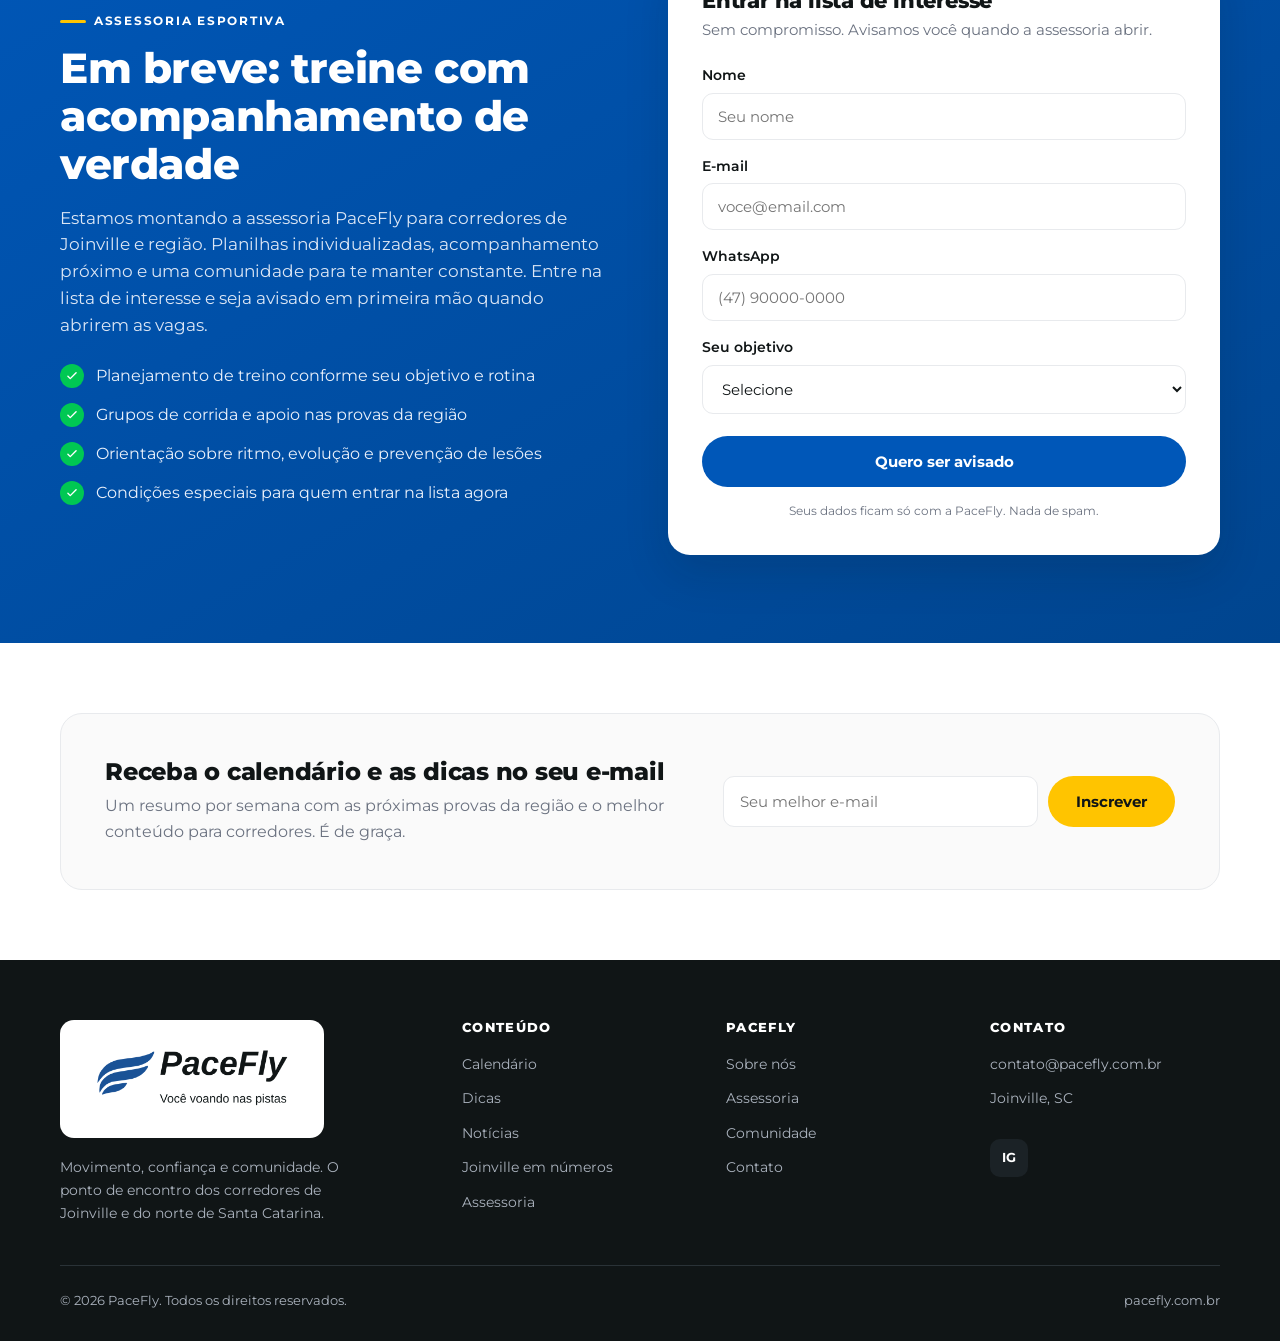
==== commit 8dff189d: "Atualizacao 2026-11-04 00" ====
--- a/index.html
+++ b/index.html
@@ -175,6 +175,17 @@
   </div>
 </section>
 
+<!-- TEASER TEMPORADA 2027 (03/11/2026, autorizado pelo gestor): leva a
+     calendario-2027.html. Link interno sem UTM de proposito, porque UTM em
+     link interno reinicia a origem da sessao no GA4 e apaga a origem real. -->
+<a class="promo-banner" href="calendario-2027.html">
+  <div class="wrap promo-inner">
+    <span class="promo-badge">Vem aí</span>
+    <span class="promo-text"><strong>Temporada 2027:</strong> as primeiras provas da região já têm data. Veja o calendário e comece a planejar o próximo ano.</span>
+    <span class="promo-cta">Ver o calendário 2027 <svg viewBox="0 0 24 24" fill="none" stroke="currentColor" stroke-width="2.2" stroke-linecap="round" stroke-linejoin="round"><path d="M5 12h14M13 6l6 6-6 6"/></svg></span>
+  </div>
+</a>
+
 <!-- CALENDARIO -->
 <section id="calendario">
   <div class="wrap">
@@ -186,8 +197,6 @@
 
     <div class="cal-filtros" id="calFiltros">
       <button class="chip on" data-mes="todos">Todas</button>
-      <button class="chip" data-mes="09">Setembro</button>
-      <button class="chip" data-mes="10">Outubro</button>
       <button class="chip" data-mes="11">Novembro</button>
       <button class="chip" data-mes="12">Dezembro</button>
     </div>
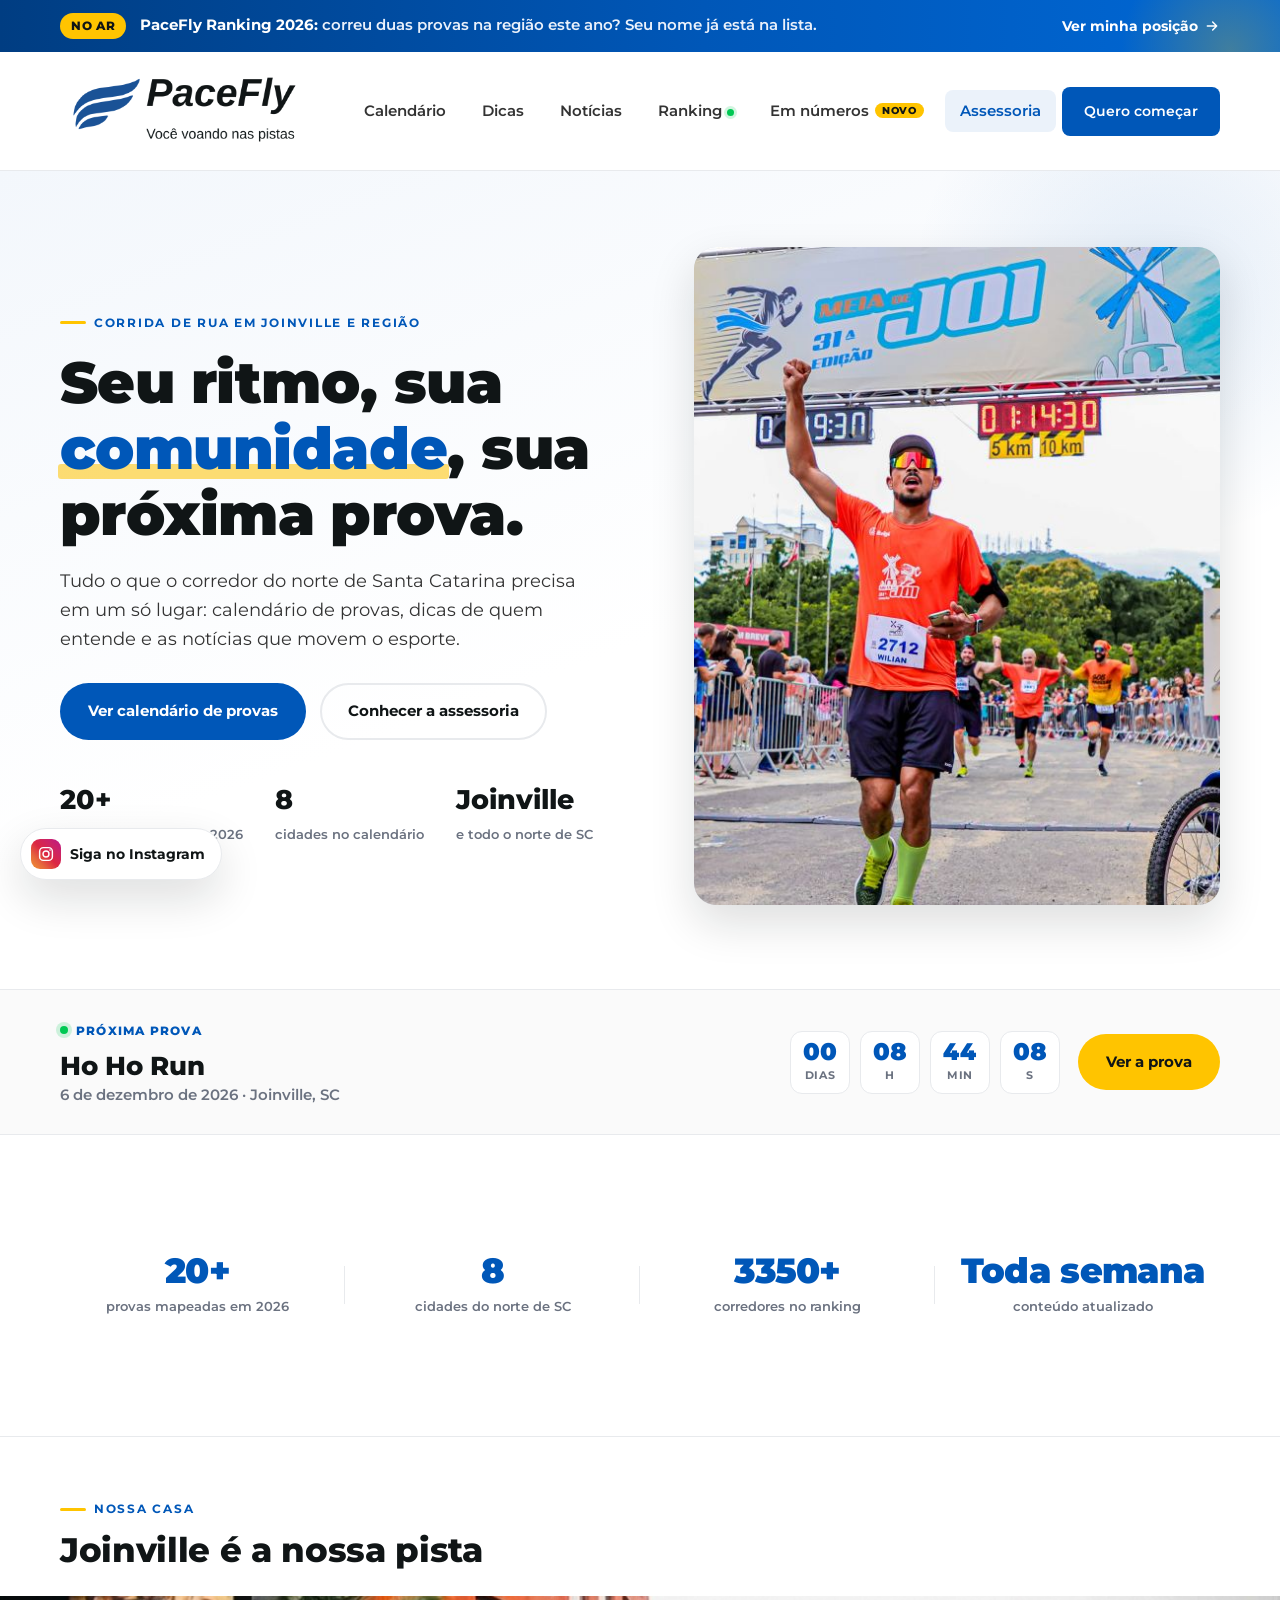
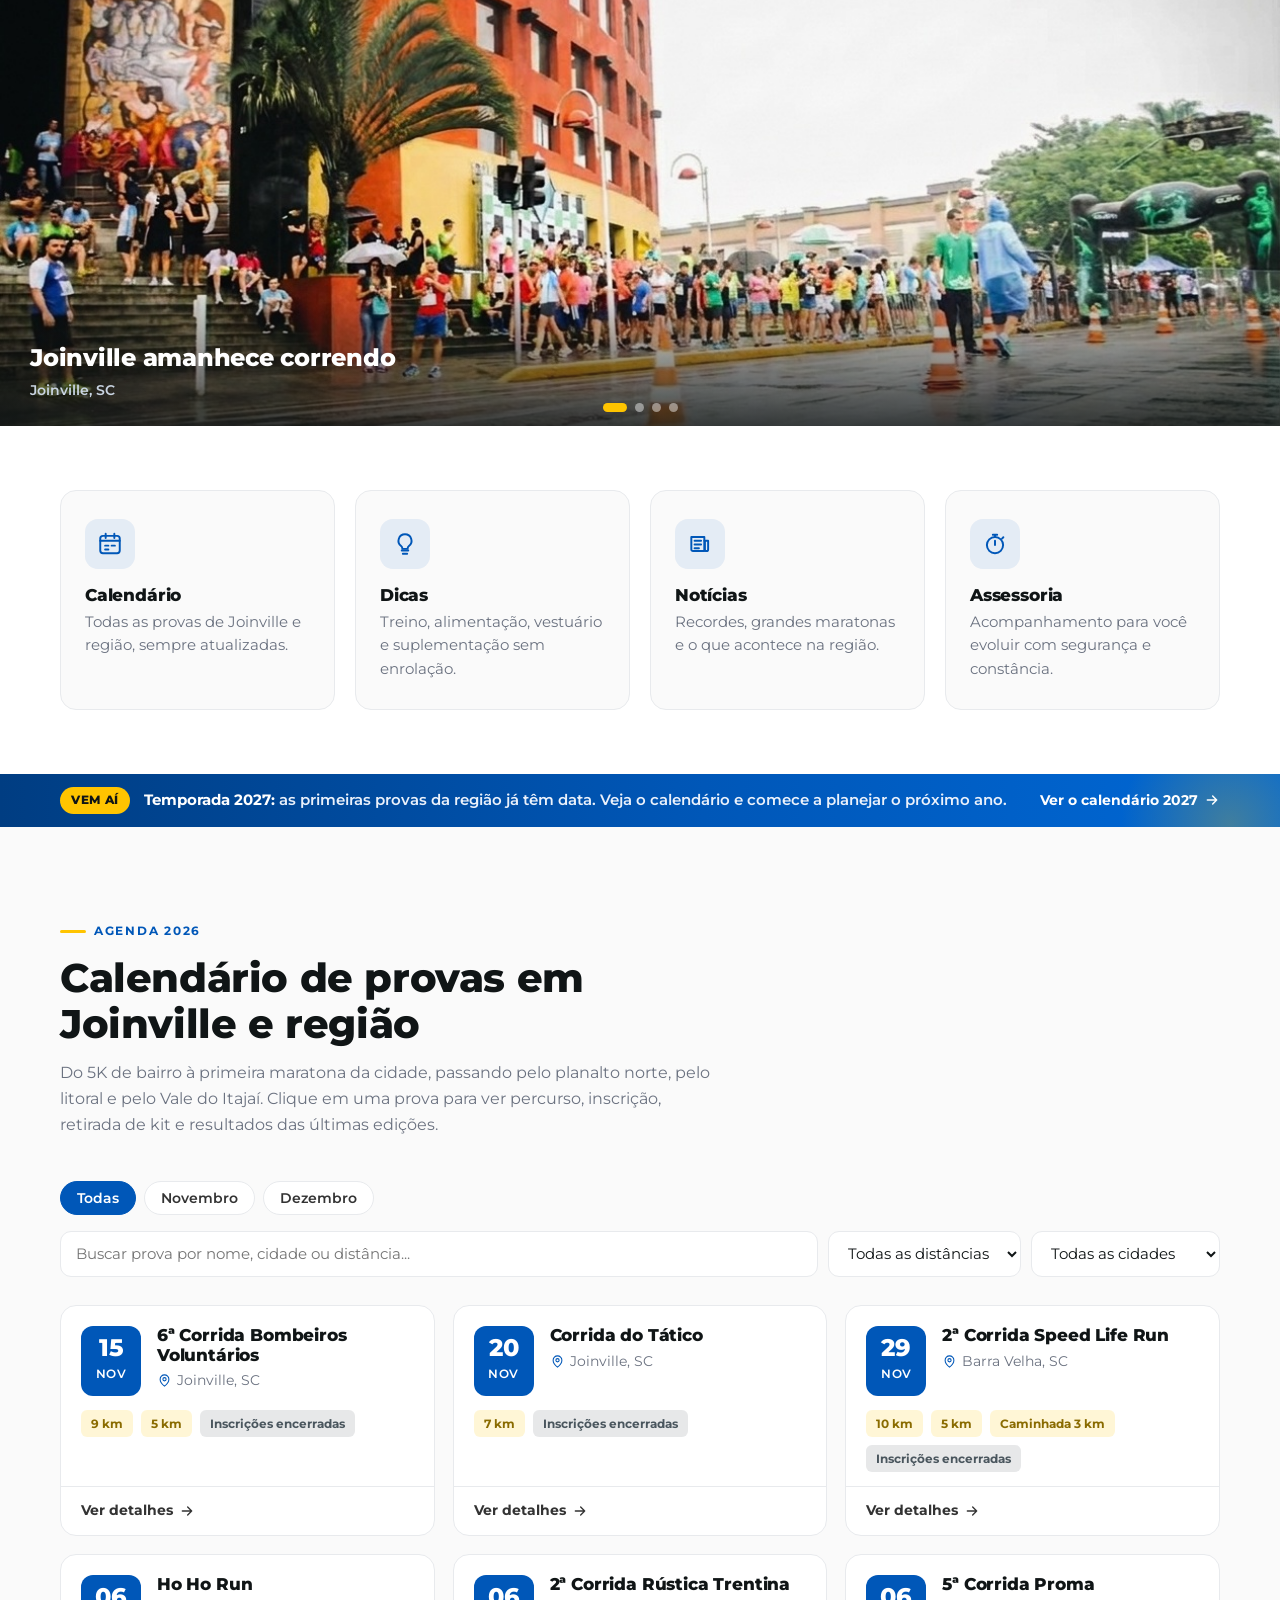
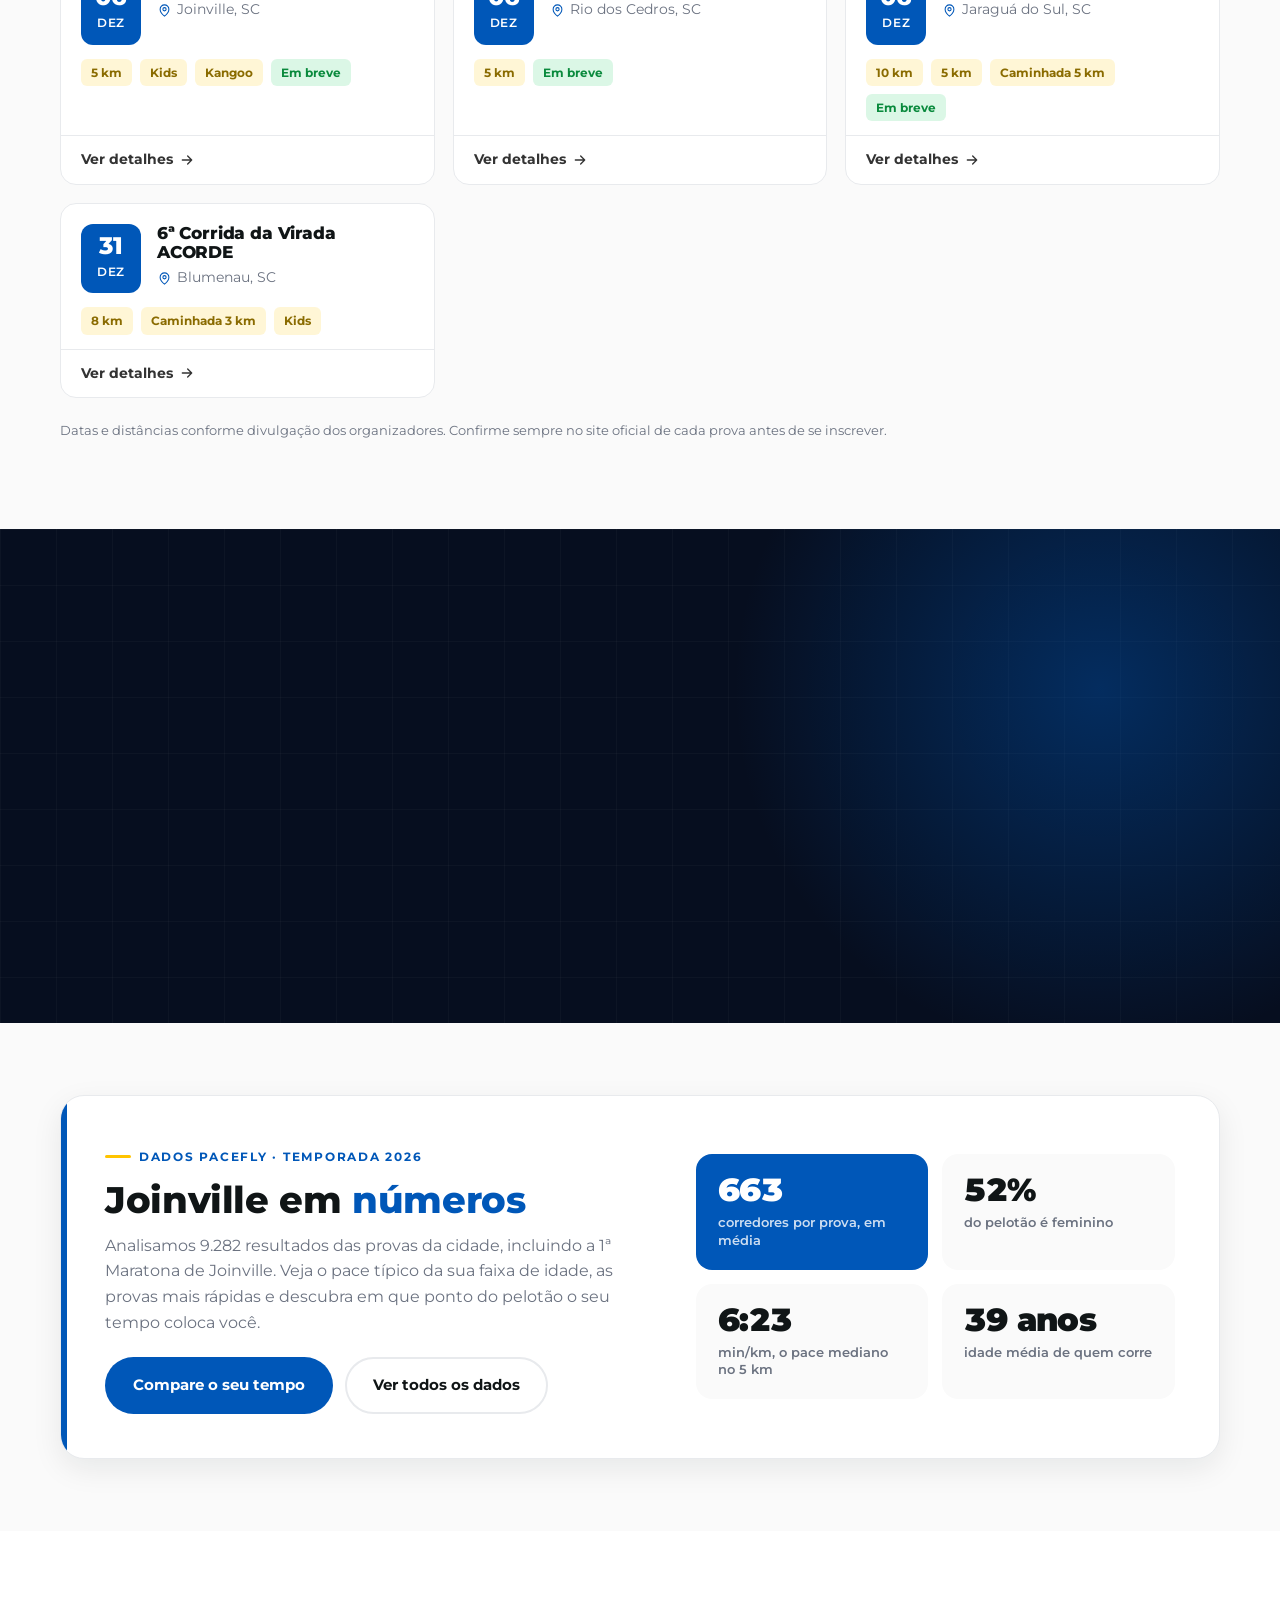
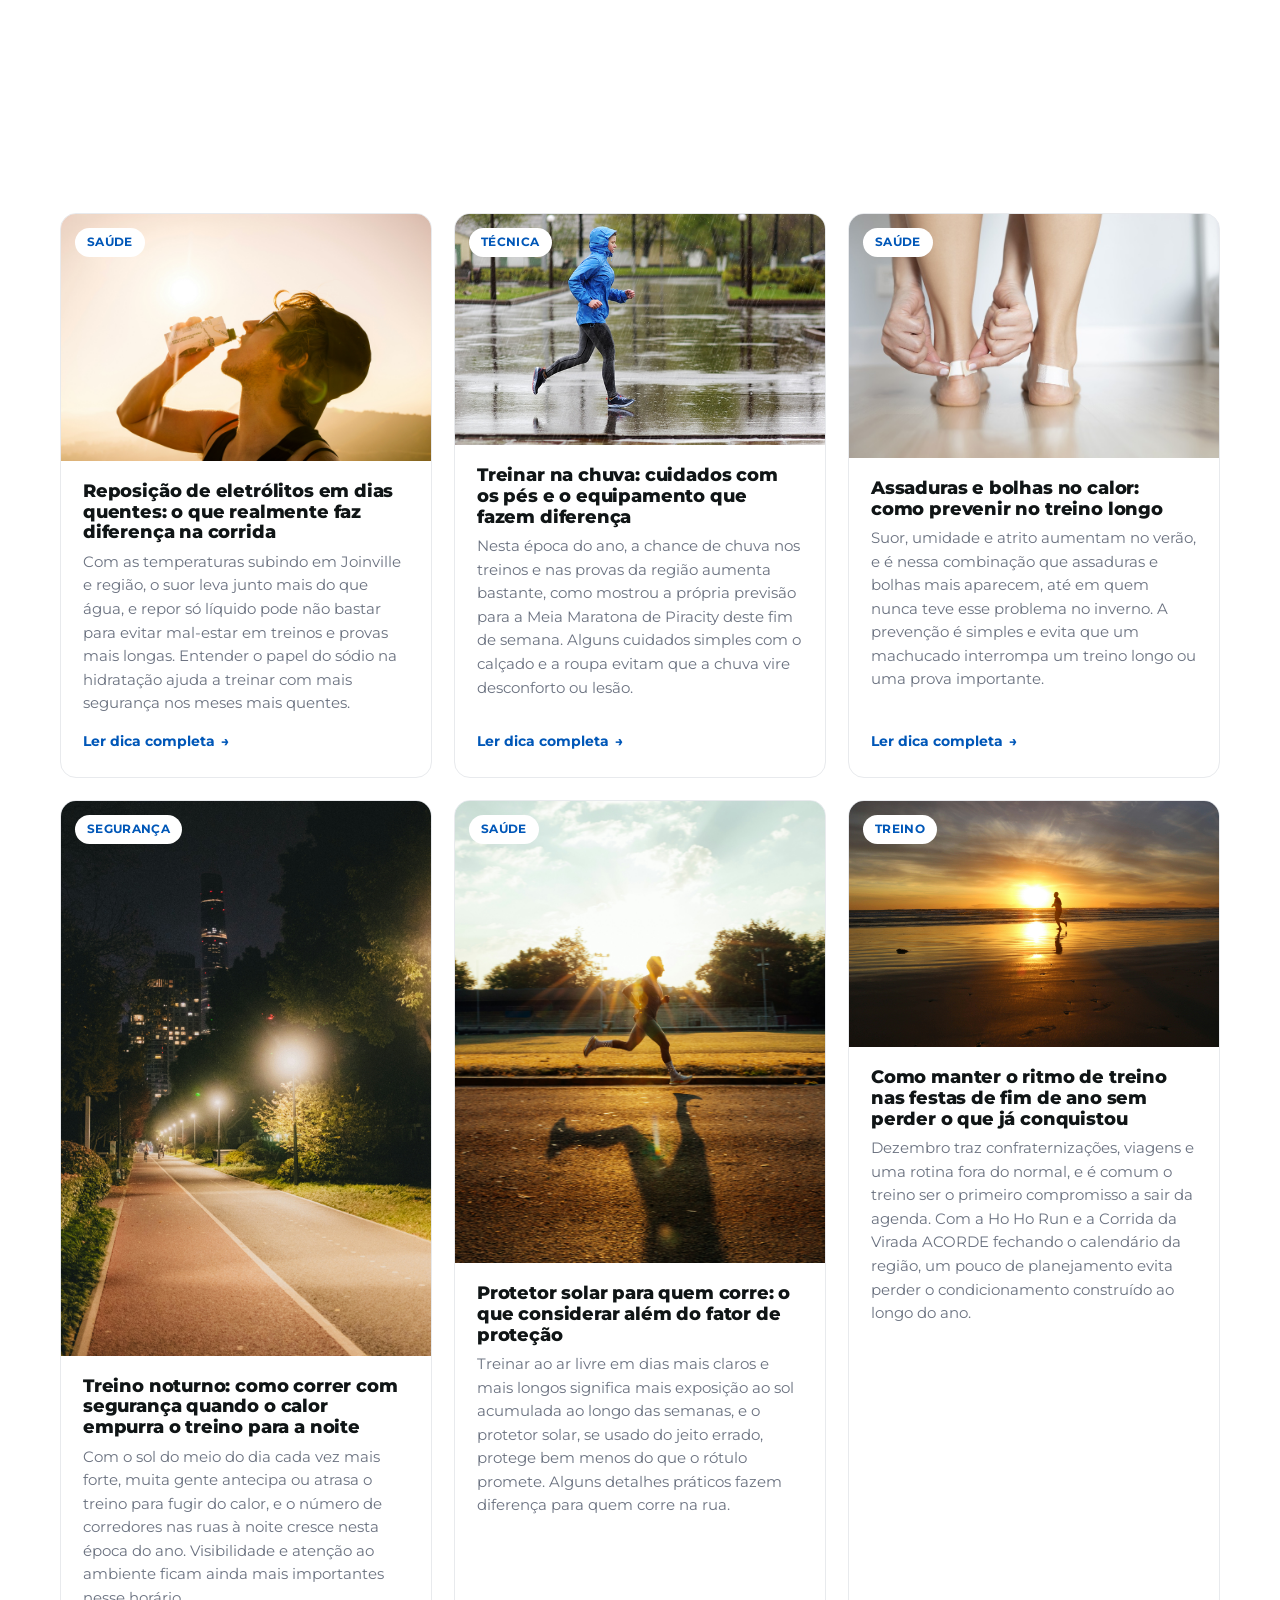
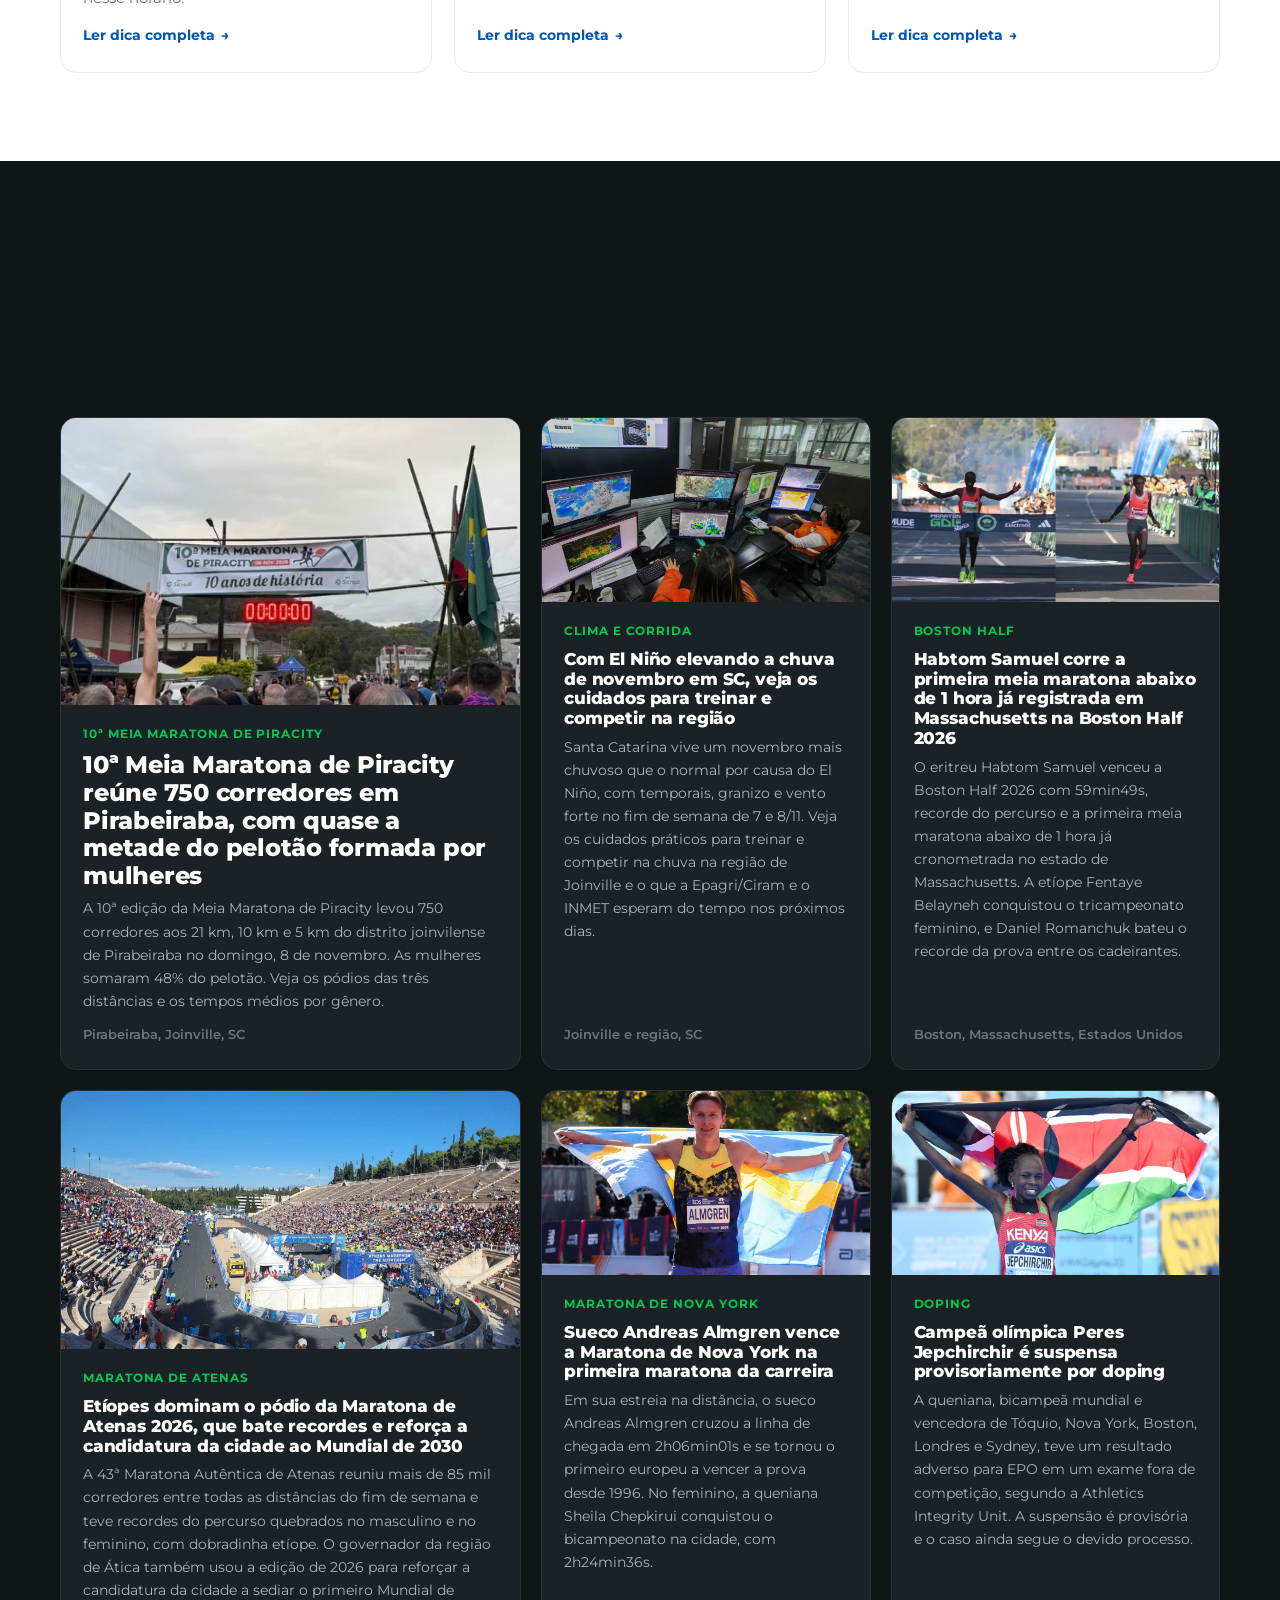
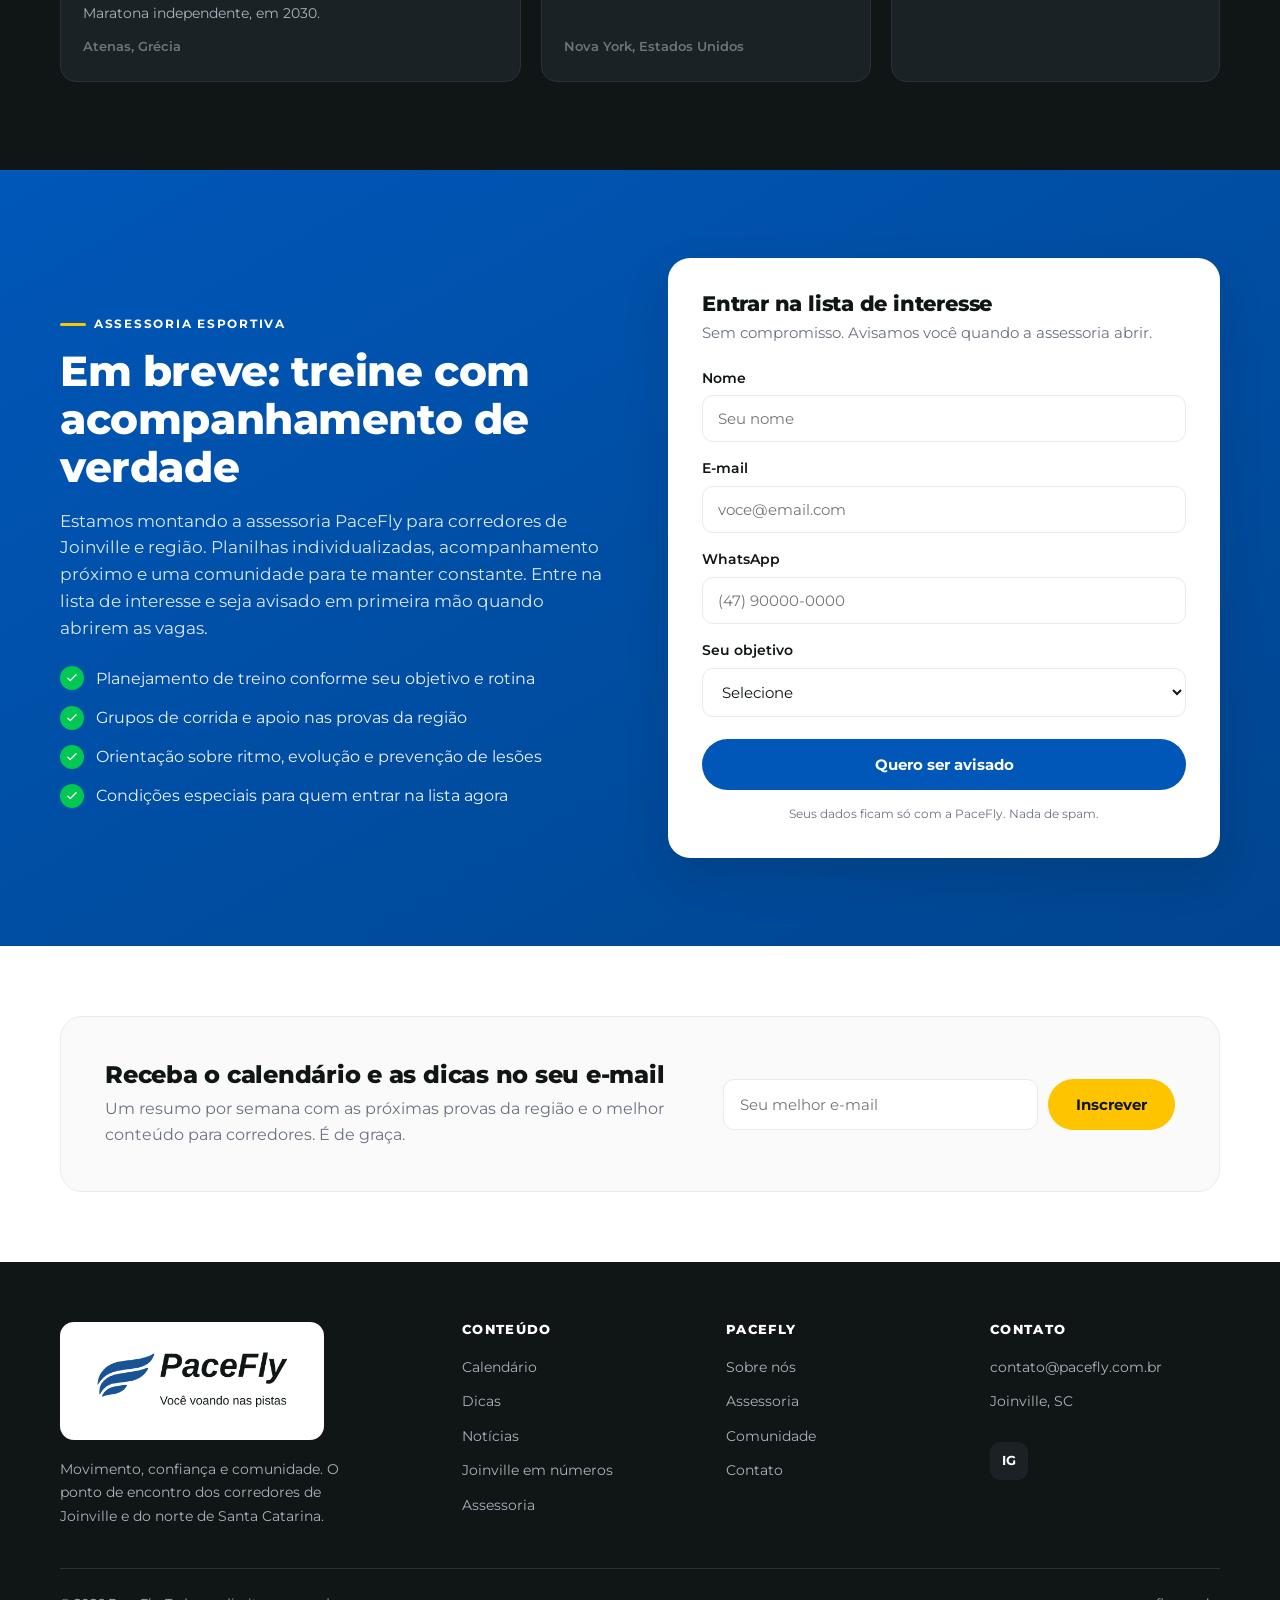
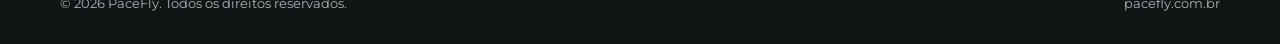
==== commit be1a20b5: "Atualizacao 2026-11-09 02" ====
--- a/index.html
+++ b/index.html
@@ -266,16 +266,16 @@
       <div class="jnh-txt">
         <span class="eyebrow">Dados PaceFly · Temporada 2026</span>
         <h2>Joinville em <span>números</span></h2>
-        <p>Analisamos 7.635 resultados das provas da cidade. Veja o pace típico da sua faixa de idade, as provas mais rápidas e descubra em que ponto do pelotão o seu tempo coloca você.</p>
+        <p>Analisamos 9.282 resultados das provas da cidade, incluindo a 1ª Maratona de Joinville. Veja o pace típico da sua faixa de idade, as provas mais rápidas e descubra em que ponto do pelotão o seu tempo coloca você.</p>
         <div class="jnh-acoes">
           <a href="joinville-em-numeros.html#onde-voce-esta" class="btn btn-azul">Compare o seu tempo</a>
           <a href="joinville-em-numeros.html" class="btn btn-ghost">Ver todos os dados</a>
         </div>
       </div>
       <div class="jnh-kpis">
-        <div class="jnh-kpi dest"><b>694</b><small>corredores por prova, em média</small></div>
-        <div class="jnh-kpi"><b>54%</b><small>do pelotão é feminino</small></div>
-        <div class="jnh-kpi"><b>6:22</b><small>min/km, o pace mediano no 5 km</small></div>
+        <div class="jnh-kpi dest"><b>663</b><small>corredores por prova, em média</small></div>
+        <div class="jnh-kpi"><b>52%</b><small>do pelotão é feminino</small></div>
+        <div class="jnh-kpi"><b>6:23</b><small>min/km, o pace mediano no 5 km</small></div>
         <div class="jnh-kpi"><b>39 anos</b><small>idade média de quem corre</small></div>
       </div>
     </div>
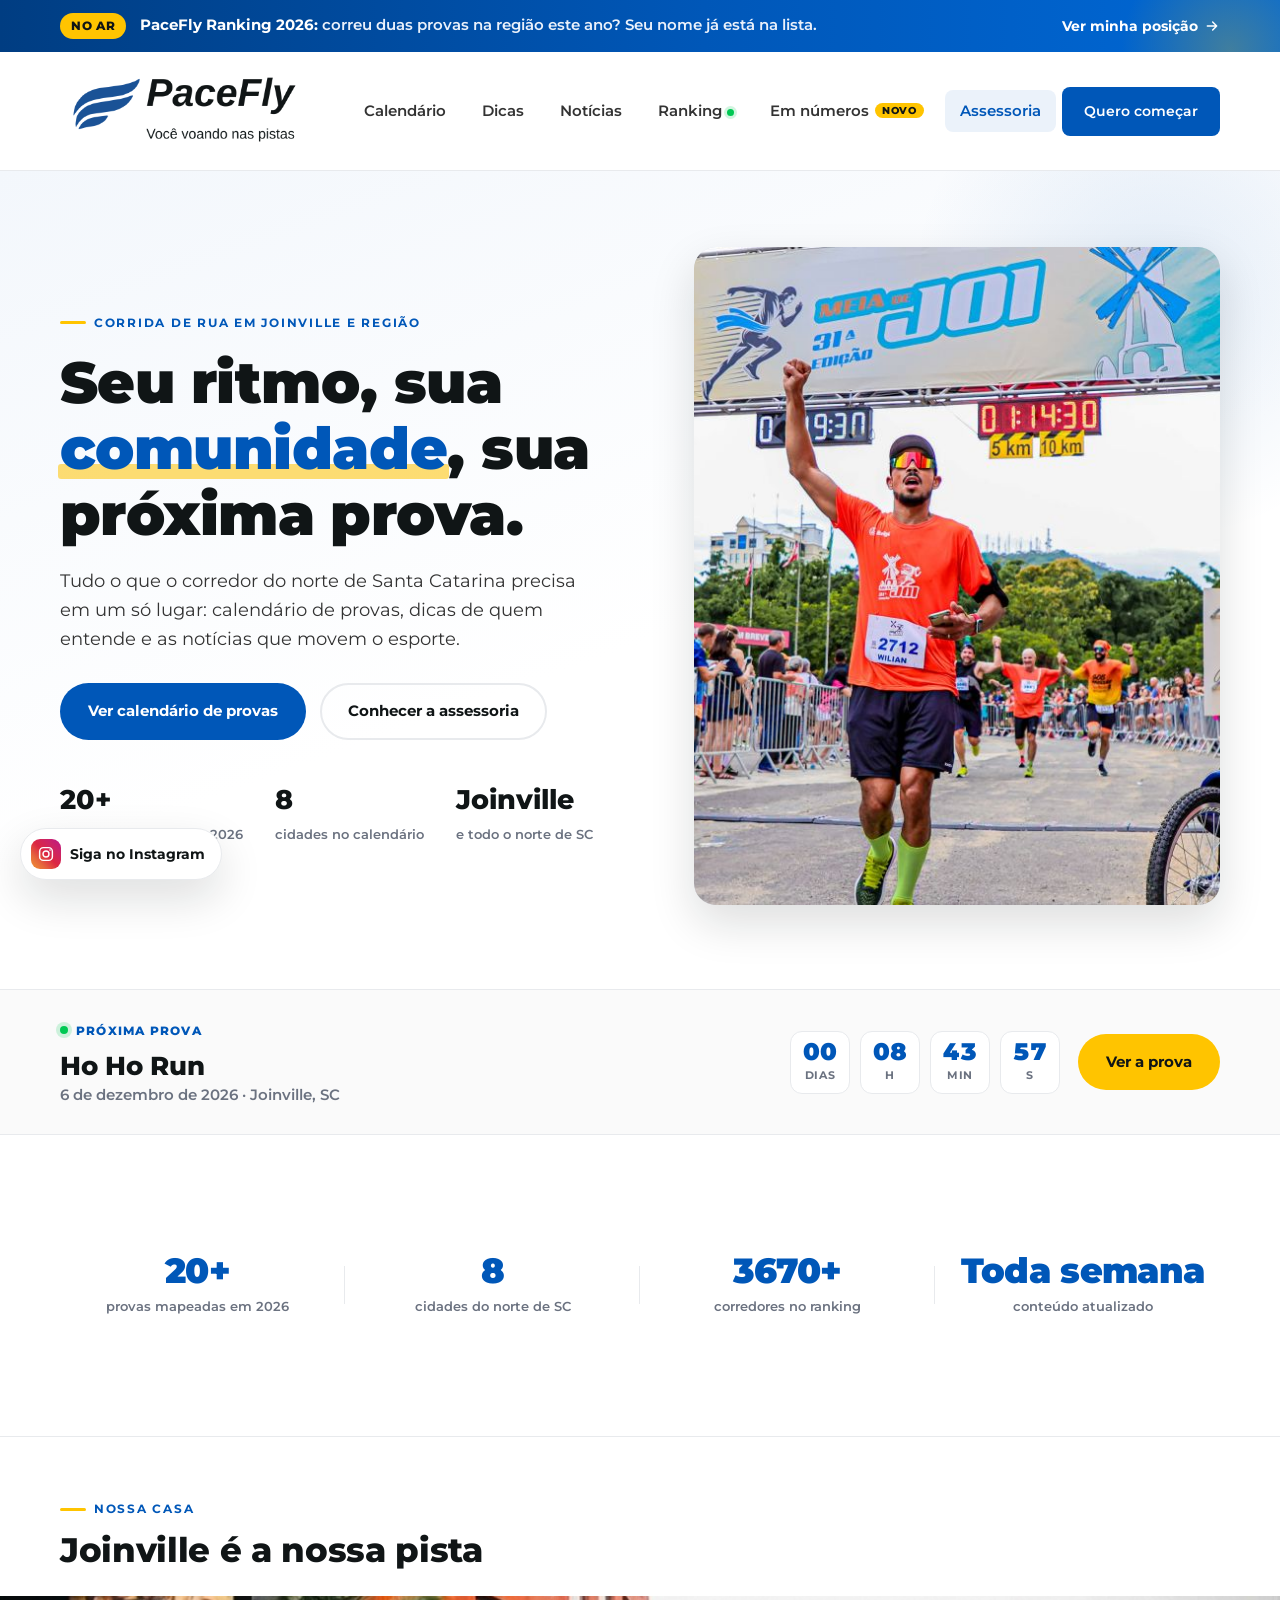
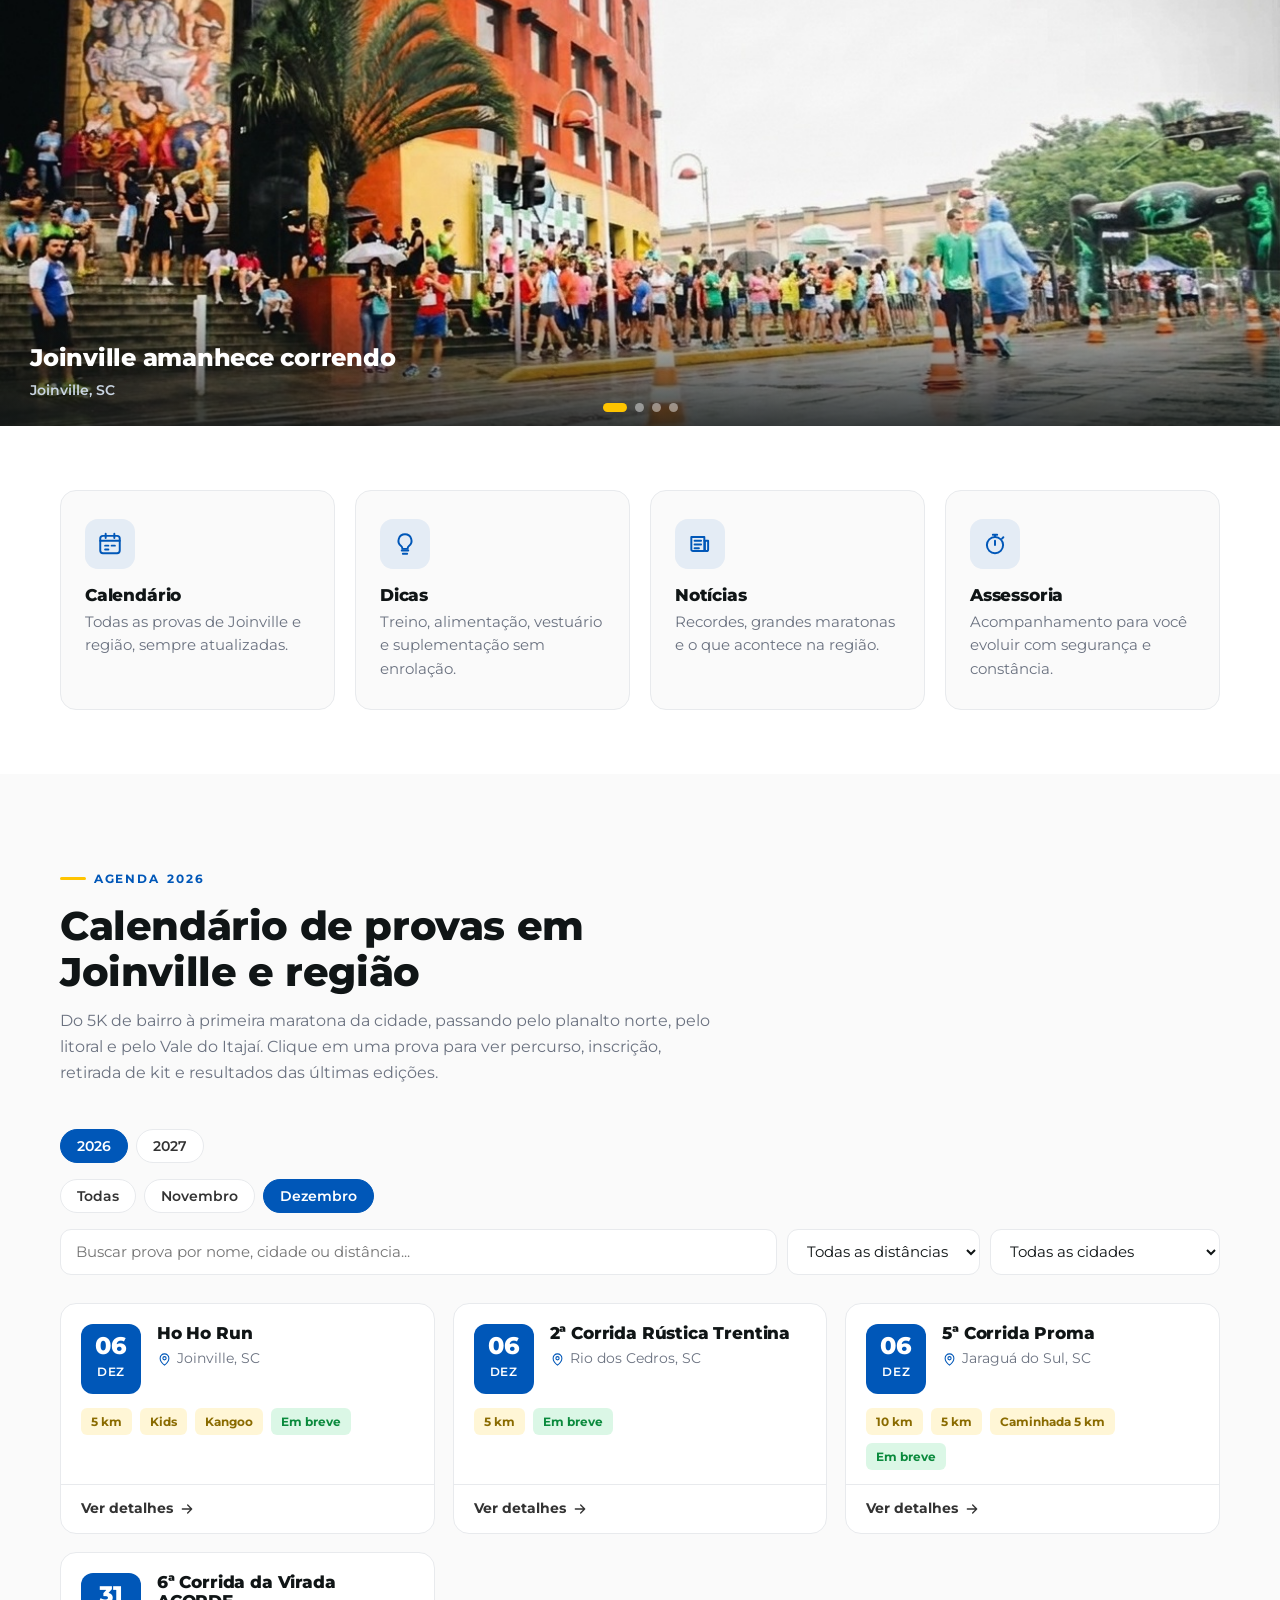
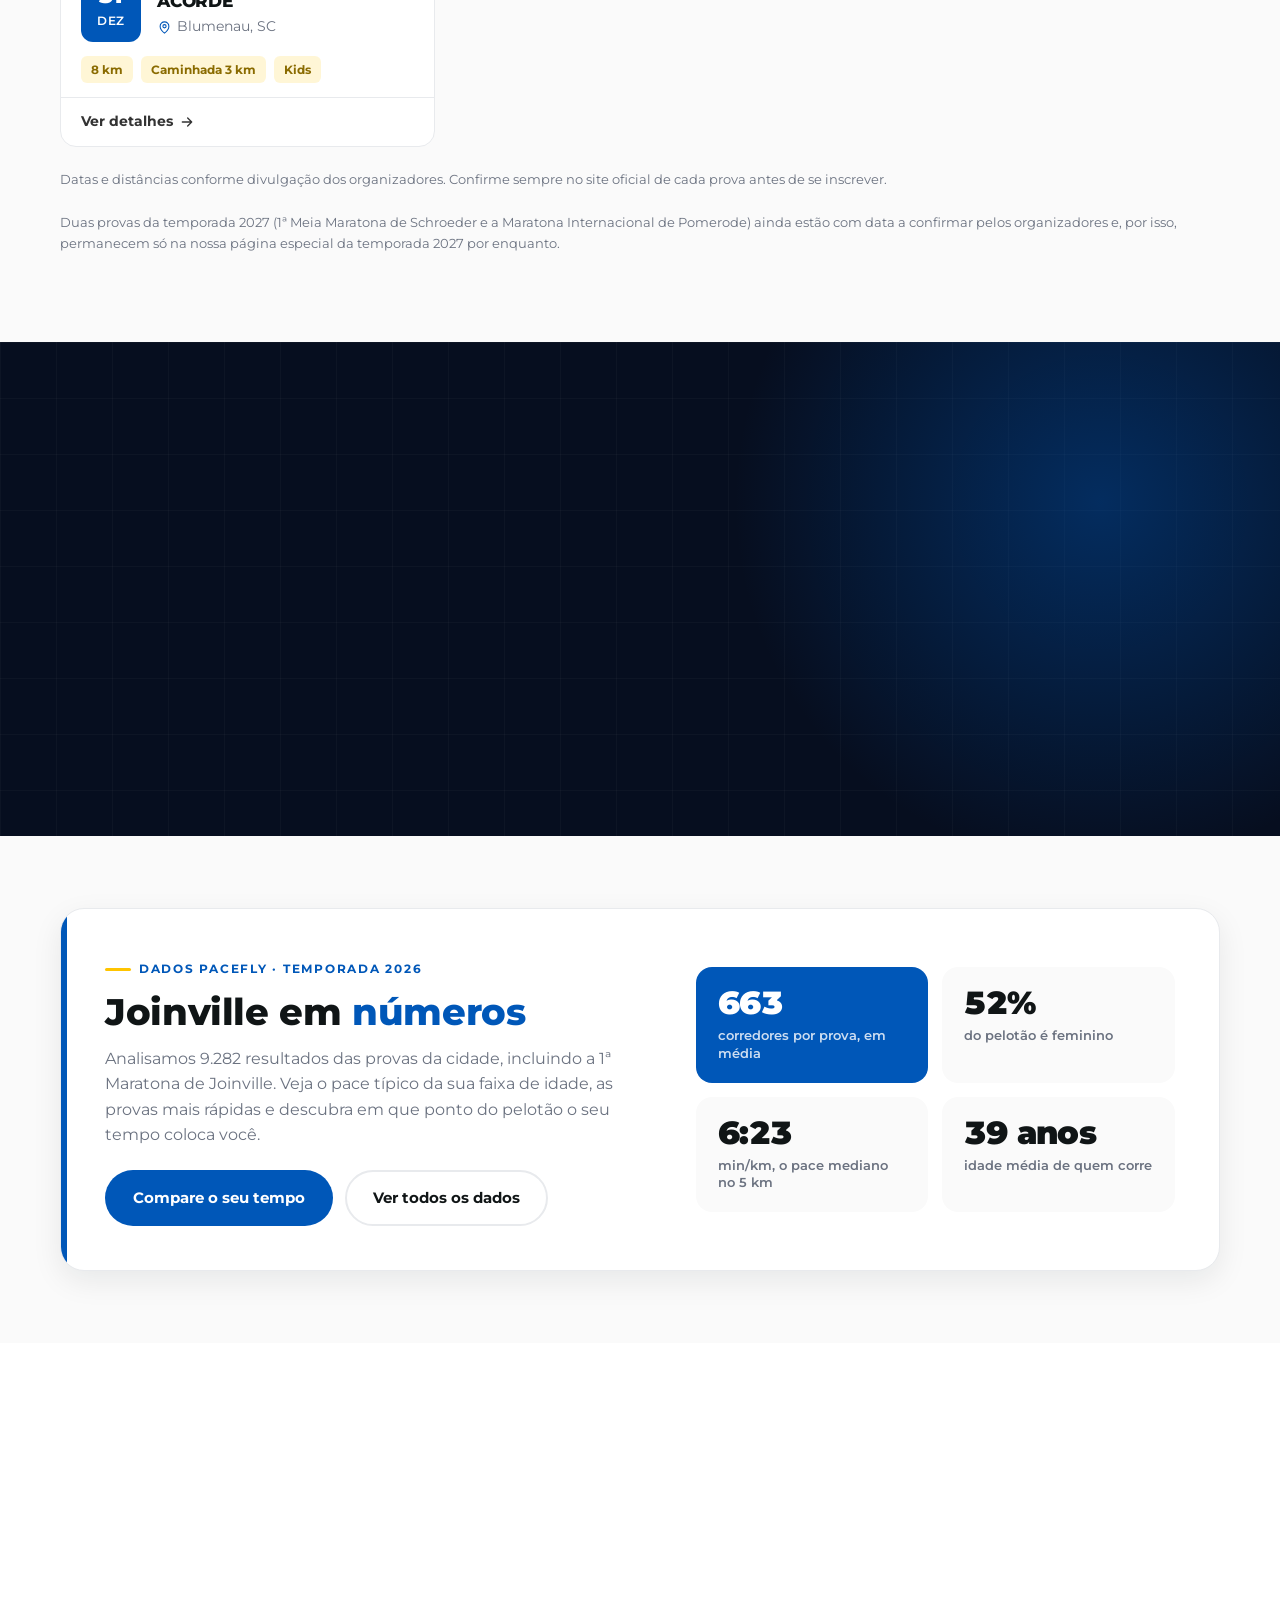
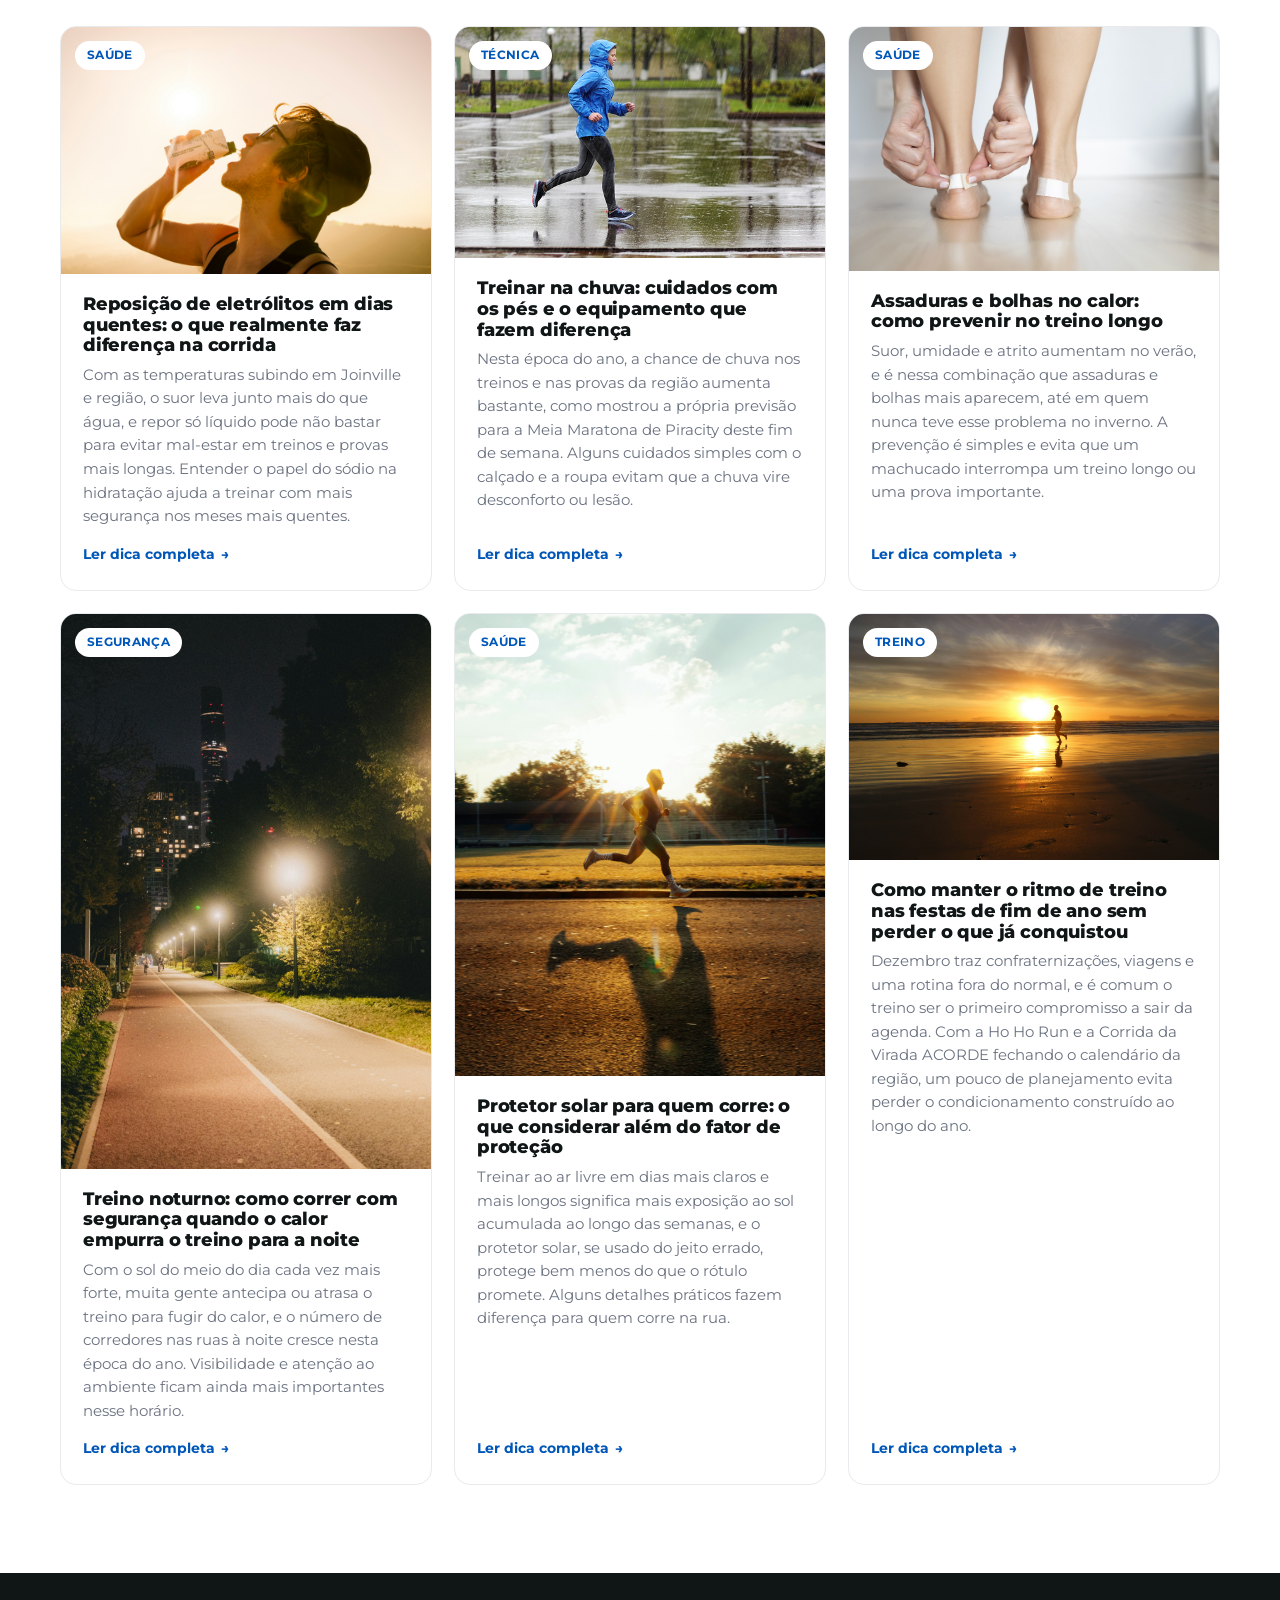
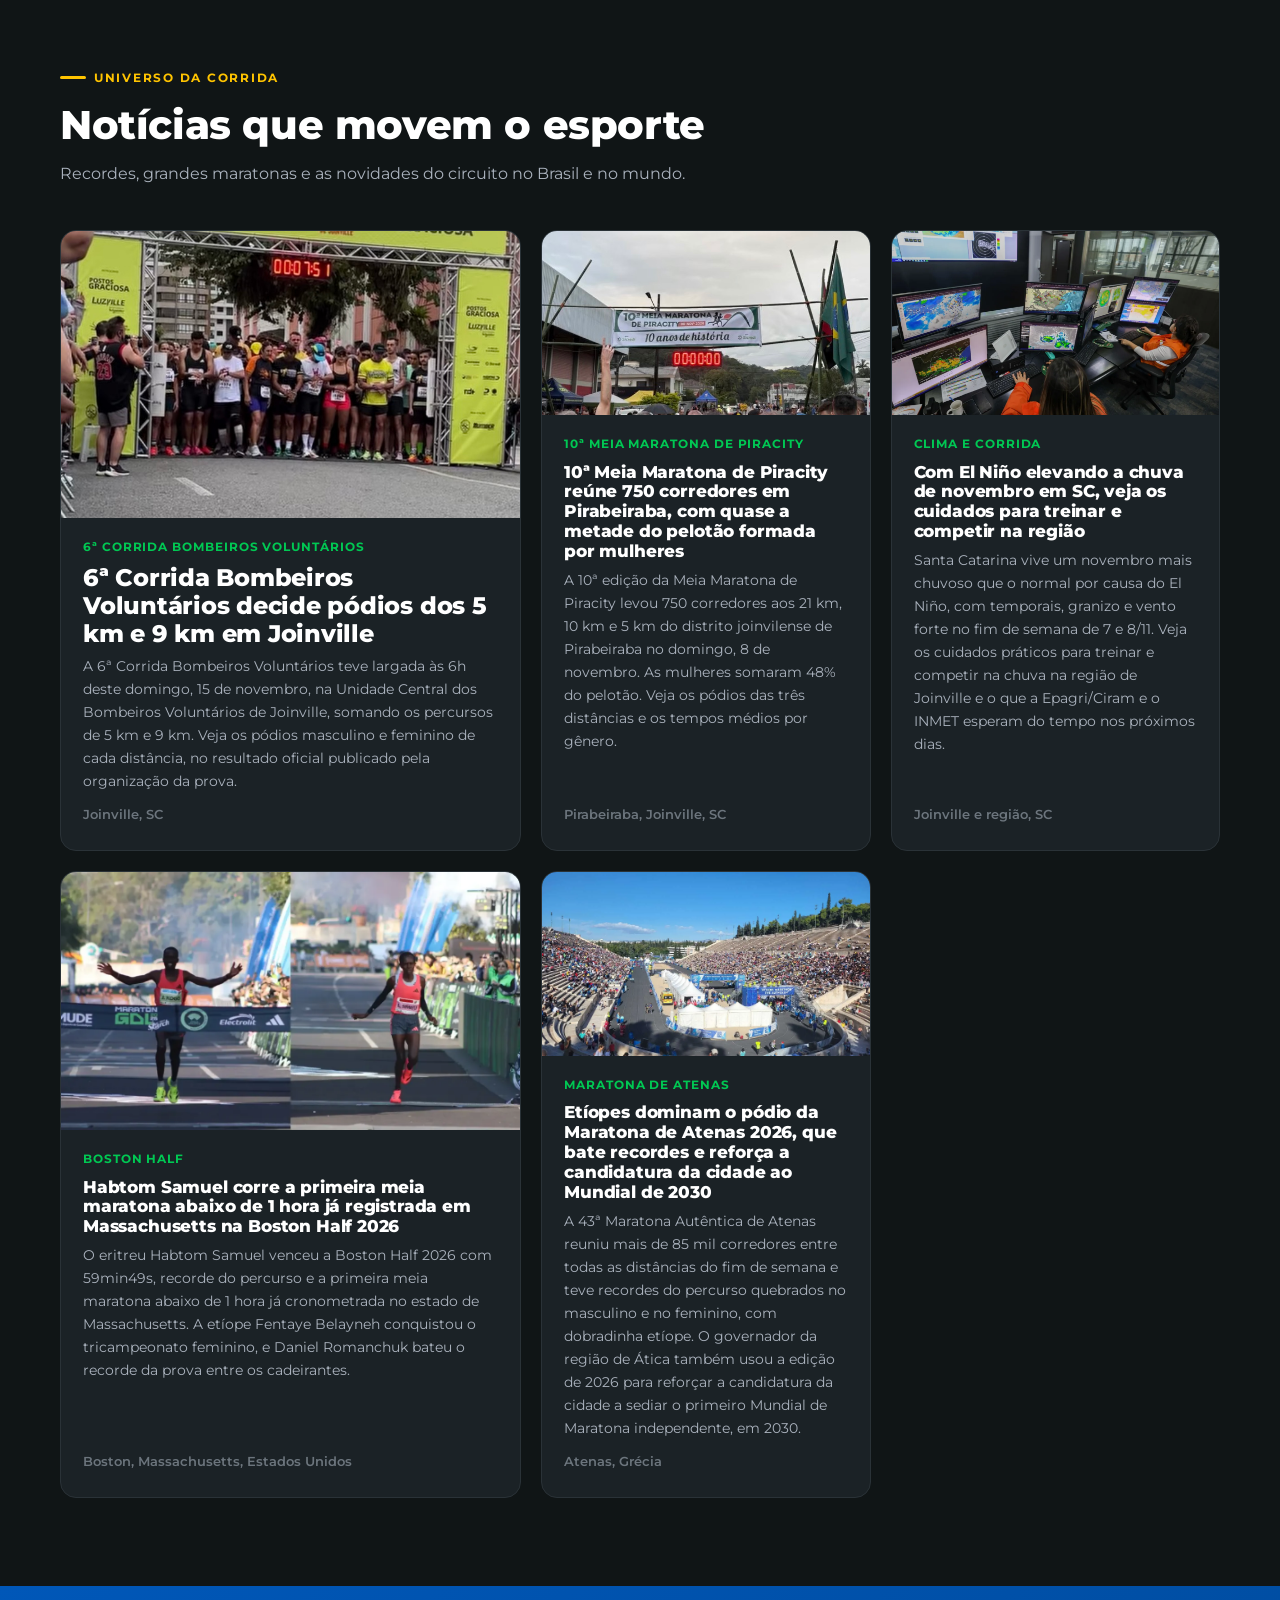
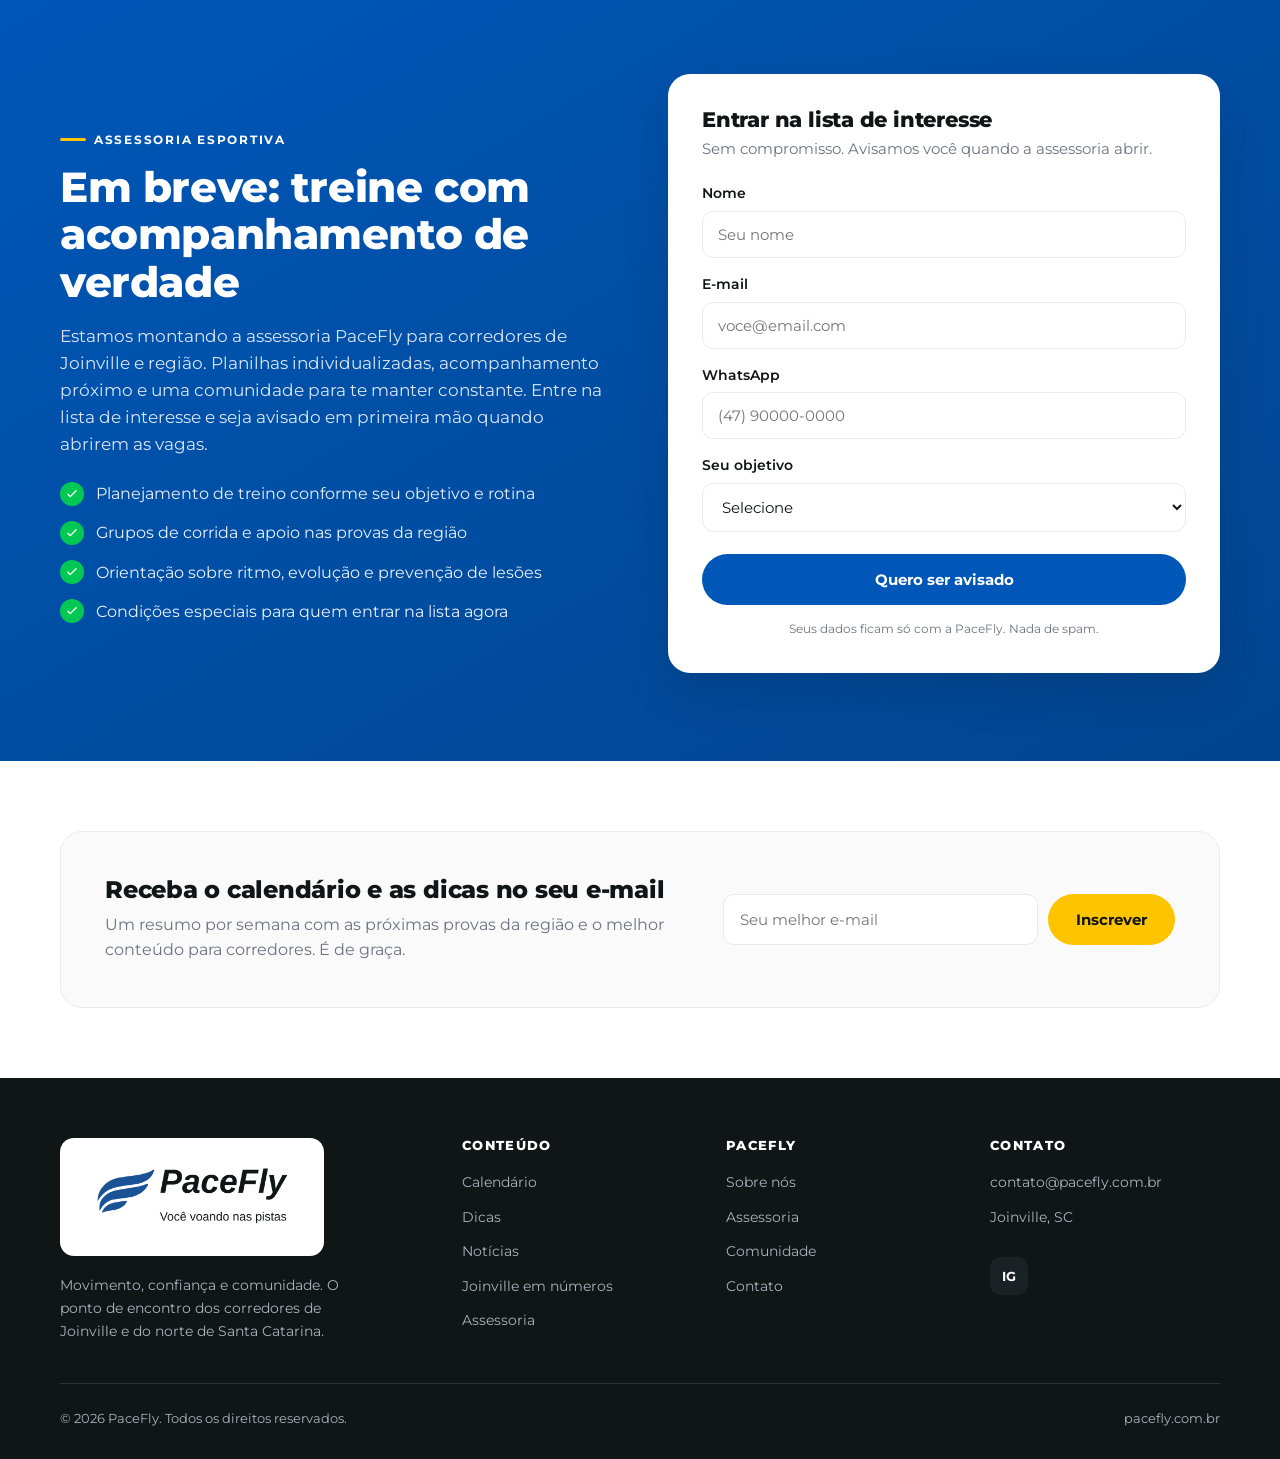
==== commit 69d46f33: "Atualizacao 2026-11-15 20" ====
--- a/index.html
+++ b/index.html
@@ -175,30 +175,39 @@
   </div>
 </section>
 
-<!-- TEASER TEMPORADA 2027 (03/11/2026, autorizado pelo gestor): leva a
-     calendario-2027.html. Link interno sem UTM de proposito, porque UTM em
-     link interno reinicia a origem da sessao no GA4 e apaga a origem real. -->
-<a class="promo-banner" href="calendario-2027.html">
-  <div class="wrap promo-inner">
-    <span class="promo-badge">Vem aí</span>
-    <span class="promo-text"><strong>Temporada 2027:</strong> as primeiras provas da região já têm data. Veja o calendário e comece a planejar o próximo ano.</span>
-    <span class="promo-cta">Ver o calendário 2027 <svg viewBox="0 0 24 24" fill="none" stroke="currentColor" stroke-width="2.2" stroke-linecap="round" stroke-linejoin="round"><path d="M5 12h14M13 6l6 6-6 6"/></svg></span>
-  </div>
-</a>
+<!-- Banner "Temporada 2027" removido em 15/11/2026 (autorizado pelo gestor):
+     o calendario principal agora inclui as provas de 2027 ja confirmadas,
+     com filtro de ano. A mencao as novidades da temporada 2027 que ainda
+     so estao em calendario-2027.html foi movida para dentro da secao
+     #calendario (nota abaixo do calGrid). A pagina calendario-2027.html
+     continua no ar, inalterada, so para compartilhamento via link direto. -->
 
 <!-- CALENDARIO -->
 <section id="calendario">
   <div class="wrap">
     <div class="sec-head">
-      <span class="eyebrow">Agenda 2026</span>
+      <span class="eyebrow">Agenda <span id="calEyebrowAno">2026</span></span>
       <h2>Calendário de provas em Joinville e região</h2>
       <p>Do 5K de bairro à primeira maratona da cidade, passando pelo planalto norte, pelo litoral e pelo Vale do Itajaí. Clique em uma prova para ver percurso, inscrição, retirada de kit e resultados das últimas edições.</p>
     </div>
 
+    <div class="cal-filtros" id="calFiltrosAno">
+      <button class="chip on" data-ano="2026">2026</button>
+      <button class="chip" data-ano="2027">2027</button>
+    </div>
+
     <div class="cal-filtros" id="calFiltros">
-      <button class="chip on" data-mes="todos">Todas</button>
-      <button class="chip" data-mes="11">Novembro</button>
-      <button class="chip" data-mes="12">Dezembro</button>
+      <button class="chip" data-mes="todos" data-ano="todos">Todas</button>
+      <button class="chip on" data-mes="11" data-ano="2026">Novembro</button>
+      <button class="chip" data-mes="12" data-ano="2026">Dezembro</button>
+      <button class="chip" data-mes="01" data-ano="2027">Janeiro</button>
+      <button class="chip" data-mes="02" data-ano="2027">Fevereiro</button>
+      <button class="chip" data-mes="03" data-ano="2027">Março</button>
+      <button class="chip" data-mes="04" data-ano="2027">Abril</button>
+      <button class="chip" data-mes="05" data-ano="2027">Maio</button>
+      <button class="chip" data-mes="06" data-ano="2027">Junho</button>
+      <button class="chip" data-mes="07" data-ano="2027">Julho</button>
+      <button class="chip" data-mes="08" data-ano="2027">Agosto</button>
     </div>
 
     <div class="cal-busca">
@@ -209,6 +218,7 @@
 
     <div class="cal-grid" id="calGrid"></div>
     <p class="cal-nota">Datas e distâncias conforme divulgação dos organizadores. Confirme sempre no site oficial de cada prova antes de se inscrever.</p>
+    <p class="cal-nota">Duas provas da temporada 2027 (1ª Meia Maratona de Schroeder e a Maratona Internacional de Pomerode) ainda estão com data a confirmar pelos organizadores e, por isso, permanecem só na nossa <a href="calendario-2027.html">página especial da temporada 2027</a> por enquanto.</p>
   </div>
 </section>
 
@@ -458,7 +468,16 @@
   const busca=document.getElementById('calBusca');
   const selDist=document.getElementById('calDist');
   const selCidade=document.getElementById('calCidade');
-  let fMes='todos';
+  const anoChips=document.querySelectorAll('#calFiltrosAno .chip');
+  const mesChips=document.querySelectorAll('#calFiltros .chip');
+  const eyebrowAno=document.getElementById('calEyebrowAno');
+
+  // padrao: ano atual e mes atual (de hoje), para nao sobrecarregar a rolagem.
+  // se nao houver chip de mes cadastrado para o mes atual do ano atual
+  // (ex.: mes sem prova nenhuma), cai para "Todas" daquele ano.
+  let fAno=String(hoje.getFullYear());
+  let fMesAtual=String(hoje.getMonth()+1).padStart(2,'0');
+  let fMes=[...mesChips].some(c=>c.dataset.ano===fAno && c.dataset.mes===fMesAtual) ? fMesAtual : 'todos';
 
   // popular filtros de distancia e cidade a partir das provas cadastradas
   (function(){
@@ -468,6 +487,19 @@
     if(selDist) selDist.innerHTML='<option value="">Todas as distâncias</option>'+ordDist.map(d=>`<option>${d}</option>`).join('');
     if(selCidade) selCidade.innerHTML='<option value="">Todas as cidades</option>'+[...cidades].sort((a,b)=>a.localeCompare(b)).map(c=>`<option>${c}</option>`).join('');
   })();
+
+  // mostra so os chips de mes do ano selecionado (mais o chip "Todas"),
+  // e mantem os estados "on" de ano/mes em sincronia com fAno/fMes.
+  function syncChips(){
+    anoChips.forEach(c=>c.classList.toggle('on', c.dataset.ano===fAno));
+    mesChips.forEach(c=>{
+      const doAno=c.dataset.ano==='todos' || c.dataset.ano===fAno;
+      c.style.display=doAno?'':'none';
+      c.classList.toggle('on', c.dataset.mes===fMes);
+    });
+    if(eyebrowAno) eyebrowAno.textContent=fAno;
+  }
+  syncChips();
 
   function render(lista){
     grid.innerHTML='';
@@ -505,6 +537,7 @@
     const d=(selDist&&selDist.value)||'';
     const c=(selCidade&&selCidade.value)||'';
     const lista=eventos.filter(e=>{
+      if(String(e.ano)!==fAno) return false;
       if(fMes!=='todos' && e.mes!==fMes) return false;
       if(d && !(e.distancias||[]).includes(d)) return false;
       if(c && e.cidade!==c) return false;
@@ -518,11 +551,18 @@
   }
   aplicar();
 
-  document.querySelectorAll('#calFiltros .chip').forEach(c=>{
-    c.addEventListener('click',()=>{
-      document.querySelectorAll('#calFiltros .chip').forEach(x=>x.classList.remove('on'));
-      c.classList.add('on');
-      fMes=c.dataset.mes;
+  mesChips.forEach(chipEl=>{
+    chipEl.addEventListener('click',()=>{
+      fMes=chipEl.dataset.mes;
+      syncChips();
+      aplicar();
+    });
+  });
+  anoChips.forEach(chipEl=>{
+    chipEl.addEventListener('click',()=>{
+      fAno=chipEl.dataset.ano;
+      fMes='todos'; // ao trocar de ano, mostra o ano inteiro; o visitante escolhe o mes
+      syncChips();
       aplicar();
     });
   });
